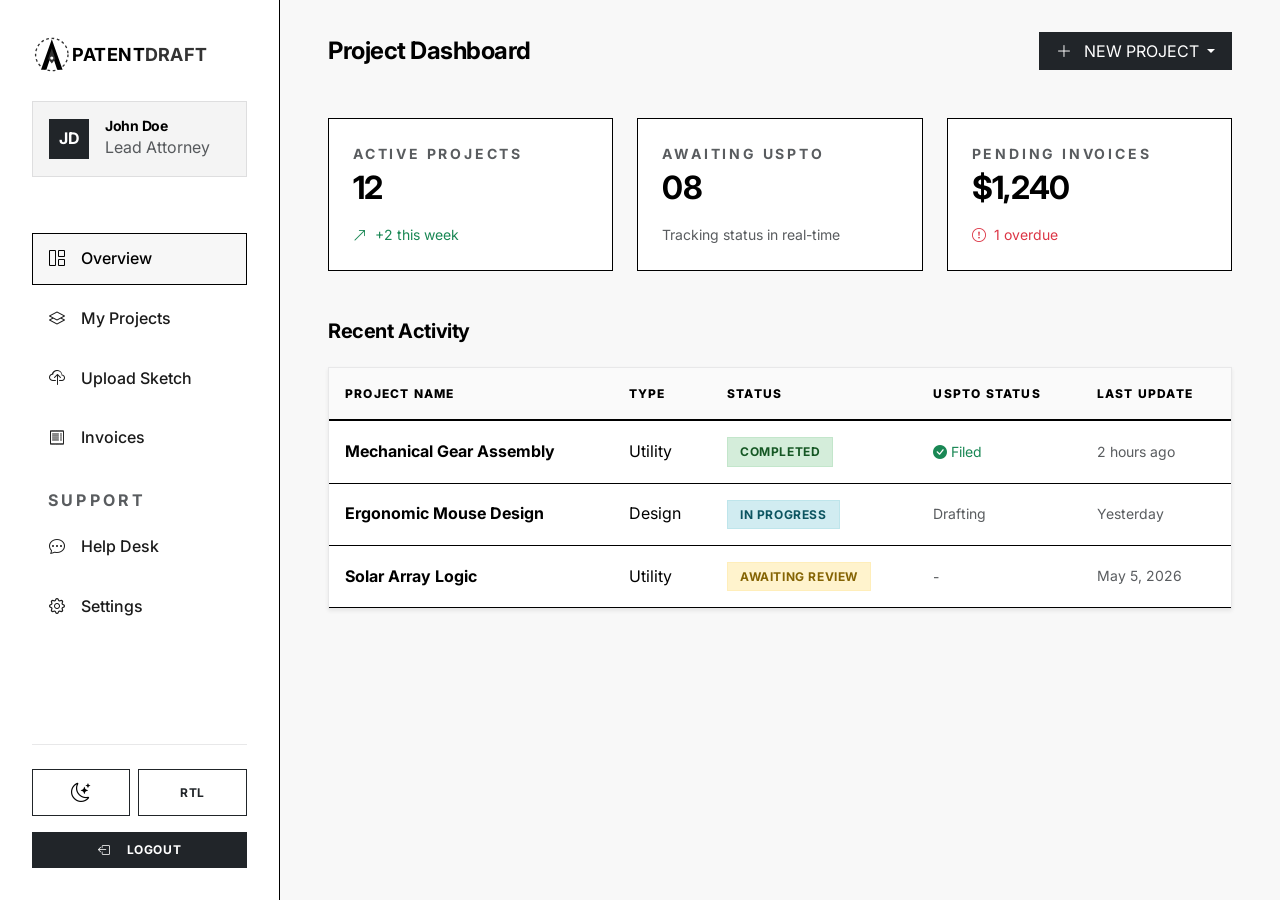
==== dashboard.html @ 857a3072 "70centCreated" ====
<!DOCTYPE html>
<html lang="en">

<head>
    <meta charset="UTF-8">
    <meta name="viewport" content="width=device-width, initial-scale=1.0">
    <title>Dashboard | PatentDraft Professional Illustration</title>
    <!-- Bootstrap 5 CSS -->
    <link href="https://cdn.jsdelivr.net/npm/bootstrap@5.3.2/dist/css/bootstrap.min.css" rel="stylesheet">
    <!-- Bootstrap Icons -->
    <link rel="stylesheet" href="https://cdn.jsdelivr.net/npm/bootstrap-icons@1.11.2/font/bootstrap-icons.min.css">
    <!-- Google Fonts - Inter -->
    <link rel="preconnect" href="https://fonts.googleapis.com">
    <link rel="preconnect" href="https://fonts.gstatic.com" crossorigin>
    <link href="https://fonts.googleapis.com/css2?family=Inter:wght@300;400;500;600;700;800&display=swap"
        rel="stylesheet">
    <!-- Custom CSS -->
    <link rel="stylesheet" href="style.css">
    <!-- Favicon -->
    <link rel="icon" type="image/svg+xml" href="favicon.svg">
</head>

<body>

    <div class="dashboard-container">
        <!-- Sidebar -->
        <aside class="dashboard-sidebar">
            <div class="sidebar-logo mb-4">
                <a href="index.html" class="text-decoration-none">
                    <svg width="180" height="45" viewBox="0 0 200 50" fill="none" xmlns="http://www.w3.org/2000/svg"
                        dir="ltr">
                        <g transform="translate(0,2)">
                            <circle cx="22" cy="23" r="18" stroke="var(--logo-guide)" stroke-width="1.5"
                                stroke-dasharray="3 3" />
                            <path d="M22 6L10 40H16L22 22L28 40H34L22 6Z" fill="var(--logo-shape)" />
                            <path d="M22 16L18 28L22 33L26 28L22 16Z" fill="var(--logo-nib)" />
                            <circle cx="22" cy="27" r="1.8" fill="var(--logo-dot)" />
                        </g>
                        <text x="44" y="32" font-family="Inter, Arial, sans-serif" font-size="20" font-weight="700"
                            letter-spacing="0.5" fill="var(--logo-text-1)">PATENT</text>
                        <text x="125" y="32" font-family="Inter, Arial, sans-serif" font-size="20" font-weight="700"
                            letter-spacing="0.5" fill="var(--logo-text-2)">DRAFT</text>
                    </svg>
                </a>
            </div>

            <div
                class="user-info d-flex align-items-center gap-3 p-3 bg-light border border-dark border-opacity-10 mb-4">
                <div class="avatar bg-dark text-white rounded-0 d-flex align-items-center justify-content-center fw-bold"
                    style="width: 40px; height: 40px;">JD</div>
                <div>
                    <h6 class="mb-0 fw-bold small">John Doe</h6>
                    <p class="mb-0 x-small text-muted">Lead Attorney</p>
                </div>
            </div>

            <ul class="sidebar-nav">
                <li class="sidebar-nav-item">
                    <a href="#" class="sidebar-nav-link active" data-tab="overview">
                        <i class="bi bi-grid-1x2"></i> Overview
                    </a>
                </li>
                <li class="sidebar-nav-item">
                    <a href="#" class="sidebar-nav-link" data-tab="projects">
                        <i class="bi bi-layers"></i> My Projects
                    </a>
                </li>
                <li class="sidebar-nav-item">
                    <a href="#" class="sidebar-nav-link" data-tab="upload">
                        <i class="bi bi-cloud-upload"></i> Upload Sketch
                    </a>
                </li>
                <li class="sidebar-nav-item">
                    <a href="#" class="sidebar-nav-link" data-tab="invoices">
                        <i class="bi bi-receipt"></i> Invoices
                    </a>
                </li>
                <li class="sidebar-nav-item mt-4">
                    <p class="x-small text-muted text-uppercase fw-bold tracking-widest px-3 mb-2">Support</p>
                </li>
                <li class="sidebar-nav-item">
                    <a href="#" class="sidebar-nav-link" data-tab="helpdesk">
                        <i class="bi bi-chat-dots"></i> Help Desk
                    </a>
                </li>
                <li class="sidebar-nav-item">
                    <a href="#" class="sidebar-nav-link" data-tab="settings">
                        <i class="bi bi-gear"></i> Settings
                    </a>
                </li>
            </ul>

            <div class="sidebar-footer mt-auto pt-4 border-top border-dark border-opacity-10">
                <div class="d-flex gap-2 mb-3">
                    <button class="btn btn-outline-dark w-100 rounded-0 fw-bold py-2" id="themeToggle" title="Toggle Theme">
                        <i class="bi bi-moon-stars"></i>
                    </button>
                    <button class="btn btn-outline-dark w-100 rounded-0 fw-bold py-2" id="rtlToggle">
                        RTL
                    </button>
                </div>
                <a href="index.html" class="btn btn-dark w-100 rounded-0 fw-bold py-2">
                    <i class="bi bi-box-arrow-left me-2"></i> LOGOUT
                </a>
            </div>
        </aside>

        <!-- Main Content -->
        <main class="dashboard-main">
            <!-- Header -->
            <header class="d-flex justify-content-between align-items-center mb-5">
                <div class="d-flex align-items-center gap-3">
                    <button class="btn btn-dark d-lg-none rounded-0" id="sidebarToggle">
                        <i class="bi bi-list"></i>
                    </button>
                    <h4 class="fw-bold mb-0">Project Dashboard</h4>
                </div>
                <div class="d-flex align-items-center gap-3">

                    <div class="dropdown">
                        <button class="btn btn-dark rounded-0 dropdown-toggle px-3" type="button"
                            data-bs-toggle="dropdown">
                            <i class="bi bi-plus-lg me-2"></i> NEW PROJECT
                        </button>
                        <ul class="dropdown-menu dropdown-menu-end rounded-0 border-dark shadow-sm">
                            <li><a class="dropdown-item" href="#" data-tab="upload">Utility Patent</a></li>
                            <li><a class="dropdown-item" href="#" data-tab="upload">Design Patent</a></li>
                            <li>
                                <hr class="dropdown-divider">
                            </li>
                            <li><a class="dropdown-item" href="#">Custom Request</a></li>
                        </ul>
                    </div>
                </div>
            </header>

            <!-- Overview Tab -->
            <div id="overview" class="dashboard-tab">
                <div class="row g-4 mb-5">
                    <div class="col-md-4">
                        <div class="stat-card">
                            <p class="text-muted small text-uppercase fw-bold tracking-widest mb-1">Active Projects</p>
                            <h2 class="fw-bold mb-0">12</h2>
                            <div class="mt-3 small text-success">
                                <i class="bi bi-arrow-up-right me-1"></i> +2 this week
                            </div>
                        </div>
                    </div>
                    <div class="col-md-4">
                        <div class="stat-card">
                            <p class="text-muted small text-uppercase fw-bold tracking-widest mb-1">Awaiting USPTO</p>
                            <h2 class="fw-bold mb-0">08</h2>
                            <div class="mt-3 small text-muted">
                                Tracking status in real-time
                            </div>
                        </div>
                    </div>
                    <div class="col-md-4">
                        <div class="stat-card">
                            <p class="text-muted small text-uppercase fw-bold tracking-widest mb-1">Pending Invoices</p>
                            <h2 class="fw-bold mb-0">$1,240</h2>
                            <div class="mt-3 small text-danger">
                                <i class="bi bi-exclamation-circle me-1"></i> 1 overdue
                            </div>
                        </div>
                    </div>
                </div>

                <h5 class="fw-bold mb-4">Recent Activity</h5>
                <div class="table-responsive bg-white border border-dark border-opacity-10 shadow-sm">
                    <table class="table-technical mb-0">
                        <thead>
                            <tr>
                                <th>Project Name</th>
                                <th>Type</th>
                                <th>Status</th>
                                <th>USPTO Status</th>
                                <th>Last Update</th>
                            </tr>
                        </thead>
                        <tbody>
                            <tr>
                                <td class="fw-bold">Mechanical Gear Assembly</td>
                                <td>Utility</td>
                                <td><span class="status-badge status-completed">Completed</span></td>
                                <td><span class="text-success small"><i
                                            class="bi bi-check-circle-fill me-1"></i>Filed</span></td>
                                <td class="small text-muted">2 hours ago</td>
                            </tr>
                            <tr>
                                <td class="fw-bold">Ergonomic Mouse Design</td>
                                <td>Design</td>
                                <td><span class="status-badge status-progress">In Progress</span></td>
                                <td><span class="text-muted small">Drafting</span></td>
                                <td class="small text-muted">Yesterday</td>
                            </tr>
                            <tr>
                                <td class="fw-bold">Solar Array Logic</td>
                                <td>Utility</td>
                                <td><span class="status-badge status-pending">Awaiting Review</span></td>
                                <td><span class="text-muted small">-</span></td>
                                <td class="small text-muted">May 5, 2026</td>
                            </tr>
                        </tbody>
                    </table>
                </div>
            </div>

            <!-- My Projects Tab (Initially Hidden) -->
            <div id="projects" class="dashboard-tab d-none">
                <div class="d-flex justify-content-between align-items-end mb-4">
                    <div>
                        <h5 class="fw-bold mb-1">Project Portfolio</h5>
                        <p class="text-secondary small mb-0">Manage and track all your patent illustrations.</p>
                    </div>
                    <div class="d-flex gap-2">
                        <input type="text" class="form-control rounded-0 border-dark py-2"
                            placeholder="Search projects...">
                        <button class="btn btn-outline-dark rounded-0 px-3"><i class="bi bi-filter"></i></button>
                    </div>
                </div>
                <div class="row g-4">
                    <!-- Project Card 1 -->
                    <div class="col-md-6 col-xl-4">
                        <div class="stat-card p-0 overflow-hidden">
                            <div class="p-3 border-bottom border-dark border-opacity-10">
                                <div class="d-flex justify-content-between align-items-start mb-2">
                                    <span class="x-small text-muted">ID: P-9921</span>
                                    <span class="status-badge status-completed">Ready</span>
                                </div>
                                <h6 class="fw-bold mb-1">Turbine Blade Cooling</h6>
                                <p class="x-small text-secondary mb-0">Utility Patent | 8 Figures</p>
                            </div>
                            <div class="p-3 bg-light">
                                <div class="d-flex justify-content-between align-items-center mb-3">
                                    <span class="x-small fw-bold">USPTO COMPLIANCE</span>
                                    <span class="text-success x-small"><i class="bi bi-shield-check"></i>
                                        Verified</span>
                                </div>
                                <div class="d-flex gap-2">
                                    <button class="btn btn-dark btn-sm w-100 rounded-0 fw-bold">VIEW FILES</button>
                                    <button class="btn btn-outline-dark btn-sm rounded-0"><i
                                            class="bi bi-three-dots"></i></button>
                                </div>
                            </div>
                        </div>
                    </div>
                    <!-- More cards would go here -->
                </div>
            </div>

            <!-- Upload Tab (Initially Hidden) -->
            <div id="upload" class="dashboard-tab d-none">
                <div class="row justify-content-center">
                    <div class="col-lg-8">
                        <div class="bg-white p-5 border border-dark border-opacity-10 shadow-sm">
                            <h5 class="fw-bold mb-1 text-center">Upload New Concept</h5>
                            <p class="text-secondary small text-center mb-5">Upload your engineering sketches or photos
                                for professional drafting.</p>

                            <div class="upload-zone mb-4">
                                <i class="bi bi-cloud-arrow-up display-4 text-dark mb-3"></i>
                                <h6 class="fw-bold">Drag and drop files here</h6>
                                <p class="text-muted small">Supported: PNG, JPG, PDF, DWG (Max 50MB)</p>
                                <button class="btn btn-outline-dark btn-sm rounded-0 mt-3 px-4">BROWSE FILES</button>
                            </div>

                            <form>
                                <div class="mb-3">
                                    <label class="form-label fw-bold small text-uppercase tracking-widest">Project
                                        Name</label>
                                    <input type="text" class="form-control rounded-0 border-dark py-3"
                                        placeholder="e.g. Smart Connector Assembly">
                                </div>
                                <div class="row g-3 mb-4">
                                    <div class="col-md-6">
                                        <label class="form-label fw-bold small text-uppercase tracking-widest">Patent
                                            Type</label>
                                        <select class="form-select rounded-0 border-dark py-3">
                                            <option>Utility Patent</option>
                                            <option>Design Patent</option>
                                            <option>Technical Art</option>
                                        </select>
                                    </div>
                                    <div class="col-md-6">
                                        <label
                                            class="form-label fw-bold small text-uppercase tracking-widest">Turnaround</label>
                                        <select class="form-select rounded-0 border-dark py-3">
                                            <option>Standard (48-72h)</option>
                                            <option>Express (24h)</option>
                                            <option>Rush (Next Day)</option>
                                        </select>
                                    </div>
                                </div>
                                <button type="submit" class="btn btn-dark w-100 py-3 rounded-0 fw-bold">INITIATE
                                    DRAFTING REQUEST</button>
                            </form>
                        </div>
                    </div>
                </div>
            </div>

            <!-- Invoices Tab (Initially Hidden) -->
            <div id="invoices" class="dashboard-tab d-none">
                <h5 class="fw-bold mb-4">Billing & Invoices</h5>
                <div class="table-responsive bg-white border border-dark border-opacity-10 shadow-sm">
                    <table class="table-technical mb-0">
                        <thead>
                            <tr>
                                <th>Invoice ID</th>
                                <th>Project</th>
                                <th>Amount</th>
                                <th>Date</th>
                                <th>Status</th>
                                <th>Action</th>
                            </tr>
                        </thead>
                        <tbody>
                            <tr>
                                <td class="fw-bold">#INV-2026-001</td>
                                <td>Gear Assembly</td>
                                <td class="fw-bold">$400.00</td>
                                <td class="small">May 1, 2026</td>
                                <td><span class="status-badge status-completed">Paid</span></td>
                                <td><button class="btn btn-outline-dark btn-sm rounded-0"><i
                                            class="bi bi-download"></i></button></td>
                            </tr>
                            <tr>
                                <td class="fw-bold">#INV-2026-004</td>
                                <td>Mouse Design</td>
                                <td class="fw-bold">$840.00</td>
                                <td class="small">May 6, 2026</td>
                                <td><span class="status-badge status-pending">Unpaid</span></td>
                                <td><button class="btn btn-dark btn-sm rounded-0 fw-bold">PAY NOW</button></td>
                            </tr>
                        </tbody>
                    </table>
                </div>
            </div>

            <!-- Help Desk Tab (Initially Hidden) -->
            <div id="helpdesk" class="dashboard-tab d-none">
                <h5 class="fw-bold mb-4">Support Center</h5>
                <div class="row g-4">
                    <div class="col-md-6">
                        <div class="stat-card">
                            <i class="bi bi-envelope-at display-6 mb-3"></i>
                            <h6 class="fw-bold">Email Support</h6>
                            <p class="small text-muted">Typical response time: 2-4 hours</p>
                            <a href="mailto:support@patentdraft.com" class="btn btn-outline-dark btn-sm rounded-0">OPEN TICKET</a>
                        </div>
                    </div>
                    <div class="col-md-6">
                        <div class="stat-card">
                            <i class="bi bi-telephone display-6 mb-3"></i>
                            <h6 class="fw-bold">Priority Line</h6>
                            <p class="small text-muted">Available for Pro and Enterprise plans</p>
                            <button class="btn btn-outline-dark btn-sm rounded-0">CALL NOW</button>
                        </div>
                    </div>
                </div>
            </div>

            <!-- Settings Tab (Initially Hidden) -->
            <div id="settings" class="dashboard-tab d-none">
                <h5 class="fw-bold mb-4">Account Settings</h5>
                <div class="bg-white p-4 border border-dark border-opacity-10 shadow-sm">
                    <div class="row g-4">
                        <div class="col-md-6">
                            <label class="form-label fw-bold small text-uppercase">Full Name</label>
                            <input type="text" class="form-control rounded-0 border-dark" value="John Doe">
                        </div>
                        <div class="col-md-6">
                            <label class="form-label fw-bold small text-uppercase">Email Address</label>
                            <input type="email" class="form-control rounded-0 border-dark" value="john@doe.com">
                        </div>
                        <div class="col-12">
                            <button class="btn btn-dark rounded-0 px-4">SAVE CHANGES</button>
                        </div>
                    </div>
                </div>
            </div>

        </main>
    </div>

    <!-- Back to Top Button -->
    <button id="backToTop" class="back-to-top" title="Back to Top">
        <i class="bi bi-arrow-up"></i>
    </button>

    <!-- Bootstrap 5 JS Bundle -->
    <script src="https://cdn.jsdelivr.net/npm/bootstrap@5.3.2/dist/js/bootstrap.bundle.min.js"></script>
    <!-- Custom JS -->
    <script src="script.js"></script>
</body>

</html>
---- style.css ----
:root {
    --primary-color: #000000;
    --primary-hover: #333333;
    --dark-color: #000000;
    --light-bg: #f8f8f8;
    --gray-bg: #f4f4f4;
    --deep-gray-bg: #e5e5e5;
    --secondary-text: #1a1a1a;
    --white: #ffffff;
    --border-color: #000000;
    --transition: all 0.3s cubic-bezier(0.4, 0, 0.2, 1);
    --container-max-width: 1200px;
    --navbar-bg: rgba(255, 255, 255, 0.8);
    --logo-guide: #333333;
    --logo-shape: #000000;
    --logo-nib: #333333;
    --logo-dot: #FFFFFF;
    --logo-text-1: #000000;
    --logo-text-2: #333333;
}

[data-theme="dark"] {
    --primary-color: #ffffff;
    --primary-hover: #cccccc;
    --dark-color: #ffffff;
    --light-bg: #1a1a1a;
    --gray-bg: #121212;
    --deep-gray-bg: #2a2a2a;
    --secondary-text: #e0e0e0;
    --white: #121212;
    --border-color: rgba(255, 255, 255, 0.2);
    --navbar-bg: rgba(18, 18, 18, 0.8);
    --logo-guide: #CCCCCC;
    --logo-shape: #FFFFFF;
    --logo-nib: #CCCCCC;
    --logo-dot: #1A1A1A;
    --logo-text-1: #FFFFFF;
    --logo-text-2: #CCCCCC;
}

/* Global Styles */
body {
    font-family: 'Inter', sans-serif;
    color: var(--dark-color);
    line-height: 1.6;
    overflow-x: hidden;
    position: relative;
    background-color: var(--white);
}

h1,
h2,
h3,
h4,
h5,
h6 {
    font-weight: 800;
    letter-spacing: -0.02em;
    color: var(--dark-color);
}

.section-padding {
    padding: 80px 0;
}

.section-title {
    font-size: 2.5rem;
    font-weight: 800;
    margin-bottom: 1rem;
    position: relative;
}

.tracking-widest {
    letter-spacing: 0.2em;
}

@media (max-width: 768px) {
    .tracking-widest {
        letter-spacing: 0.1em;
    }
}

.tracking-tighter {
    letter-spacing: -0.05em;
}

.transition-all {
    transition: var(--transition);
}

.text-outline {
    -webkit-text-stroke: 1px var(--dark-color);
    color: transparent;
}

.hover-up:hover {
    transform: translateY(-10px);
}

/* Navbar */
.navbar {
    padding: 20px 0;
    background: transparent;
    transition: var(--transition);
}

.navbar.scrolled {
    padding: 12px 0;
    background: var(--navbar-bg);
    backdrop-filter: blur(10px);
    box-shadow: 0 10px 30px rgba(0, 0, 0, 0.1);
    border-bottom: 1px solid var(--border-color);
}

.navbar-brand {
    padding: 0;
}

.navbar-logo {
    max-width: 180px;
    height: 45px;
    object-fit: contain;
    transition: var(--transition);
}

.logo svg {
    width: 180px;
    height: 50px;
    display: block;
    direction: ltr;
}

.logo svg text {
    text-anchor: start;
}

[data-theme="dark"] .logo svg {
    filter: brightness(1.05);
}

.footer-logo {
    filter: brightness(0) invert(1);
}

[data-theme="dark"] .navbar-logo {
    filter: brightness(0) invert(1);
}

.nav-link {
    font-weight: 500;
    color: var(--dark-color);
    position: relative;
    transition: var(--transition);
    padding: 10px 18px;
    z-index: 1;
    letter-spacing: 0.01em;
}

.nav-link::after {
    content: '';
    position: absolute;
    bottom: 8px;
    left: 50%;
    width: 0;
    height: 1px;
    background: var(--dark-color);
    transition: var(--transition);
    transform: translateX(-50%);
}

.nav-link:hover::after {
    width: calc(100% - 30px);
}

.nav-link.active {
    font-weight: 800 !important;
    color: var(--dark-color) !important;
    background-color: rgba(0, 0, 0, 0.02) !important;
}

[data-theme="dark"] .nav-link.active {
    background-color: rgba(255, 255, 255, 0.05) !important;
}

/* Technical Corner Brackets */
.nav-link.active::before {
    content: '';
    position: absolute;
    top: 6px;
    left: 6px;
    right: 6px;
    bottom: 6px;
    background:
        /* Top Left */
        linear-gradient(to right, var(--dark-color) 6px, transparent 6px) 0 0 / 100% 1px,
        linear-gradient(to bottom, var(--dark-color) 6px, transparent 6px) 0 0 / 1px 100%,
        /* Top Right */
        linear-gradient(to left, var(--dark-color) 6px, transparent 6px) 100% 0 / 100% 1px,
        linear-gradient(to bottom, var(--dark-color) 6px, transparent 6px) 100% 0 / 1px 100%,
        /* Bottom Left */
        linear-gradient(to right, var(--dark-color) 6px, transparent 6px) 0 100% / 100% 1px,
        linear-gradient(to top, var(--dark-color) 6px, transparent 6px) 0 100% / 1px 100%,
        /* Bottom Right */
        linear-gradient(to left, var(--dark-color) 6px, transparent 6px) 100% 100% / 100% 1px,
        linear-gradient(to top, var(--dark-color) 6px, transparent 6px) 100% 100% / 1px 100%;
    background-repeat: no-repeat;
    opacity: 0.6;
    z-index: -1;
    pointer-events: none;
    animation: bracketSnap 0.4s cubic-bezier(0.175, 0.885, 0.32, 1.275) forwards;
}

@keyframes bracketSnap {
    from {
        transform: scale(1.2);
        opacity: 0;
    }

    to {
        transform: scale(1);
        opacity: 0.6;
    }
}

/* Precision Dimension Line Underline */
.nav-link.active::after {
    content: '';
    position: absolute;
    bottom: 6px;
    left: 10px;
    right: 10px;
    width: auto;
    height: 5px;
    background:
        linear-gradient(var(--dark-color), var(--dark-color)) center center / 4px 4px no-repeat,
        linear-gradient(var(--dark-color), var(--dark-color)) center center / 100% 1px no-repeat;
    transform: none;
    opacity: 1;
    animation: lineExpand 0.5s ease-out forwards;
}

@keyframes lineExpand {
    from {
        width: 0;
        left: 50%;
        opacity: 0;
    }

    to {
        width: calc(100% - 20px);
        left: 10px;
        opacity: 1;
    }
}


.navbar .btn {
    height: 40px;
    padding: 0 15px;
    font-size: 0.85rem;
    display: flex;
    align-items: center;
    justify-content: center;
    line-height: 1;
}

#themeToggle,
#themeToggleMobile {
    width: 40px;
    padding: 0;
}

#rtlToggle,
#rtlToggleMobile {
    min-width: 45px;
    padding: 0 10px;
}

/* Nav Action Buttons Styling */
.navbar .btn {
    border: 1px solid var(--border-color);
    letter-spacing: 0.05em;
    font-size: 0.85rem;
    transition: var(--transition);
}

@media (max-width: 1100px) {
    .offcanvas-body .btn {
        width: 100%;
        height: 48px;
        margin-bottom: 0.5rem;
        display: flex;
        justify-content: center;
        align-items: center;
    }
}

/* Hero Section */
.hero-section {
    min-height: 80vh;
    padding-top: 80px;
    padding-bottom: 80px;
    background: radial-gradient(circle at 10% 20%, rgba(0, 86, 179, 0.03) 0%, transparent 50%),
        radial-gradient(circle at 90% 80%, rgba(0, 86, 179, 0.03) 0%, transparent 50%);
}

.hero-img {
    filter: none;
    transition: var(--transition);
}

.hero-img:hover {
    transform: scale(1.02);
}

.hero-visual-circle {
    position: absolute;
    top: 50%;
    left: 50%;
    transform: translate(-50%, -50%);
    width: 120%;
    height: 120%;
    border: 1px solid rgba(0, 0, 0, 0.1);
    border-radius: 50%;
    z-index: -1;
}

/* Icon Box */
.icon-box {
    width: 50px;
    height: 50px;
    display: flex;
    align-items: center;
    justify-content: center;
    border-radius: 0;
    font-size: 1.5rem;
}

.icon-box-sm {
    width: 40px;
    height: 40px;
    display: flex;
    align-items: center;
    justify-content: center;
    border-radius: 0;
}

/* Service Card */
.service-card {
    border: 1px solid rgba(0, 0, 0, 0.05);
}

.service-card:hover {
    border-color: var(--dark-color);
    box-shadow: 0 20px 40px rgba(0, 0, 0, 0.05) !important;
}

/* Portfolio */
.portfolio-item {
    height: 350px;
}

.portfolio-img {
    width: 100%;
    height: 100%;
    object-fit: cover;
    filter: none;
    transition: transform 0.5s ease;
}

.portfolio-overlay {
    position: absolute;
    top: 0;
    left: 0;
    width: 100%;
    height: 100%;
    background: linear-gradient(transparent, rgba(0, 0, 0, 0.8));
    opacity: 0;
    transition: var(--transition);
}

.portfolio-item:hover .portfolio-img {
    transform: scale(1.1);
    filter: grayscale(0);
}

.portfolio-item:hover .portfolio-overlay {
    opacity: 1;
}

/* Process Section */
.process-number {
    width: 60px;
    height: 60px;
    background: var(--white);
    color: var(--dark-color);
    font-weight: 800;
    font-size: 1.5rem;
    display: flex;
    align-items: center;
    justify-content: center;
    border-radius: 0;
    /* Squared for technical look */
    border: 1px solid var(--dark-color);
}

.process-line {
    position: absolute;
    top: 30px;
    left: 10%;
    width: 80%;
    height: 2px;
    background: rgba(255, 255, 255, 0.1);
    z-index: 0;
}

.process-card {
    position: relative;
    z-index: 1;
}

/* Pricing Enhancement */
.pricing-card {
    border: 1px solid var(--border-color);
    transition: var(--transition);
    background: var(--white);
    position: relative;
    /* overflow: hidden; Removed to allow badge to overflow */
    display: flex;
    flex-direction: column;
}

.pricing-card::before {
    content: '';
    position: absolute;
    top: 0;
    left: 0;
    width: 100%;
    height: 4px;
    background: transparent;
    transition: var(--transition);
}

.pricing-card:hover {
    transform: translateY(-12px);
    box-shadow: 0 40px 80px rgba(0, 0, 0, 0.1) !important;
    border-color: var(--dark-color);
}

[data-theme="dark"] .pricing-card:hover {
    box-shadow: 0 40px 80px rgba(0, 0, 0, 0.4) !important;
}

.pricing-basic:hover::before {
    background: #adb5bd;
}

.pricing-featured {
    border-width: 2px !important;
    border-color: var(--dark-color) !important;
    transform: scale(1.02);
    z-index: 2;
    background: linear-gradient(145deg, var(--white), #f8f9fa);
}

[data-theme="dark"] .pricing-featured {
    background: linear-gradient(145deg, #1a1a1a, #252525);
}

.pricing-featured::before {
    background: var(--dark-color);
}

.pricing-featured:hover {
    transform: scale(1.05) translateY(-12px);
}

.pricing-enterprise:hover::before {
    background: #444;
}

.price {
    margin-bottom: 2rem !important;
}

.price .amount {
    font-size: 4.5rem;
    line-height: 1;
    letter-spacing: -3px;
}

.price .currency {
    vertical-align: super;
    font-size: 1.5rem;
}

.pricing-card ul {
    border-top: 1px solid var(--border-color);
    padding-top: 2rem;
}

.pricing-card ul li {
    display: flex;
    align-items: center;
    gap: 0.75rem;
    margin-bottom: 1rem !important;
    transition: transform 0.3s ease;
}

.pricing-card:hover ul li {
    transform: translateX(8px);
}

.pricing-card ul li:nth-child(2) {
    transition-delay: 0.05s;
}

.pricing-card ul li:nth-child(3) {
    transition-delay: 0.1s;
}

.pricing-card ul li i {
    font-size: 1.2rem;
    color: #000;
}

[data-theme="dark"] .pricing-card ul li i {
    color: #fff;
}

.pricing-featured .badge {
    font-size: 0.7rem;
    text-transform: uppercase;
    letter-spacing: 0.15em;
    font-weight: 800;
    padding: 12px 30px !important;
    box-shadow: 0 4px 15px rgba(0, 0, 0, 0.2);
    z-index: 10;
}

.pricing-card .btn {
    transition: var(--transition);
    text-transform: uppercase;
    letter-spacing: 0.05em;
    font-weight: 700;
    padding: 15px !important;
}

.pricing-card .btn:hover {
    letter-spacing: 0.1em;
}

/* Contact */
.social-icon {
    width: 40px;
    height: 40px;
    display: flex;
    align-items: center;
    justify-content: center;
    border-radius: 0;
    text-decoration: none;
    transition: var(--transition);
    border: 1px solid rgba(255, 255, 255, 0.2);
}

.social-icon i {
    font-size: 1.1rem;
}

.social-icon:hover {
    background: var(--dark-color) !important;
    color: var(--white) !important;
    transform: translateY(-5px);
}

/* Animations */
@keyframes fadeIn {
    from {
        opacity: 0;
    }

    to {
        opacity: 1;
    }
}

@keyframes slideUp {
    from {
        transform: translateY(30px);
        opacity: 0;
    }

    to {
        transform: translateY(0);
        opacity: 1;
    }
}

@keyframes float {
    0% {
        transform: translateY(0);
    }

    50% {
        transform: translateY(-20px);
    }

    100% {
        transform: translateY(0);
    }
}

.animate-fade-in {
    animation: fadeIn 1s ease-out forwards;
}

.animate-fade-in-delay {
    animation: fadeIn 1s ease-out 0.3s forwards;
    opacity: 0;
}

.animate-fade-in-long {
    animation: fadeIn 1.5s ease-out 0.8s forwards;
    opacity: 0;
}

.animate-slide-up {
    animation: slideUp 0.8s ease-out forwards;
}

.animate-slide-up-delay {
    animation: slideUp 0.8s ease-out 0.5s forwards;
    opacity: 0;
}

.animate-float {
    animation: float 5s ease-in-out infinite;
}

.bg-light {
    background-color: var(--gray-bg) !important;
}

.bg-gray-deep {
    background-color: var(--deep-gray-bg) !important;
}

@media (max-width: 1100px) {
    .navbar-expand-custom .navbar-toggler {
        display: block;
    }

    .navbar-expand-custom .offcanvas {
        position: fixed;
        top: 0;
        bottom: 0;
        right: 0;
        width: 300px;
        height: 100vh;
        z-index: 1045;
        background-color: var(--white);
        transition: transform 0.3s ease-in-out;
        transform: translateX(100%);
        visibility: hidden;
        display: flex;
        flex-direction: column;
        box-shadow: -10px 0 30px rgba(0, 0, 0, 0.1);
    }

    .navbar-expand-custom .offcanvas.show {
        transform: translateX(0);
        visibility: visible;
    }

    .navbar-expand-custom .offcanvas-header {
        display: flex;
        padding: 1.5rem;
        border-bottom: 1px solid rgba(0, 0, 0, 0.05);
    }

    .navbar-expand-custom .offcanvas-body {
        padding: 1.5rem;
        flex-grow: 1;
        overflow-y: auto;
    }

    .navbar-expand-custom .navbar-nav {
        flex-direction: column;
        justify-content: flex-start !important;
    }

    .section-title {
        font-size: 2rem;
    }

    .hero-section {
        padding-top: 120px;
        padding-bottom: 60px;
        text-align: center;
        min-height: 100vh;
        display: flex;
        align-items: center;
    }

    .d-desktop-only {
        display: none !important;
    }
}

@media (min-width: 1101px) {
    .navbar-expand-custom .navbar-toggler {
        display: none;
    }

    .navbar-expand-custom .offcanvas {
        position: static;
        visibility: visible;
        transform: none;
        transition: none;
        background: none;
        border: none;
        width: auto;
        display: flex;
        flex-grow: 1;
    }

    .navbar-expand-custom .offcanvas-header {
        display: none;
    }

    .navbar-expand-custom .offcanvas-body {
        display: flex;
        padding: 0;
        overflow: visible;
        align-items: center;
    }

    .navbar-expand-custom .navbar-nav {
        flex-direction: row;
        margin-left: auto;
    }

    .navbar-expand-custom .nav-link {
        padding: 0.8rem 0.6rem;
    }

    .d-desktop-only {
        display: flex !important;
    }
}

@media (max-width: 768px) {
    .display-3 {
        font-size: 2.25rem;
        line-height: 1.2;
    }

    .hero-section .lead {
        font-size: 1rem;
        margin-bottom: 2rem !important;
    }

    .section-padding {
        padding: 60px 0;
    }

    .navbar {
        background: var(--white);
        box-shadow: 0 5px 15px rgba(0, 0, 0, 0.05);
    }
}

@media (max-width: 400px) {
    .display-3 {
        font-size: 1.85rem;
    }

    .tracking-widest {
        letter-spacing: 0.05em;
        font-size: 0.75rem;
    }

    .hero-section {
        padding-top: 100px;
    }

    .hero-section .btn {
        padding-left: 1.5rem !important;
        padding-right: 1.5rem !important;
        font-size: 0.9rem;
    }
}

@media (min-width: 1100px) {
    .container {
        max-width: var(--container-max-width);
    }
}

/* Theme Toggle Styling */
#themeToggle i,
#themeToggleMobile i {
    font-size: 1.2rem;
    color: var(--dark-color);
}

[data-theme="dark"] .bi-moon-stars::before {
    content: "\f5a2";
    /* Standard Sun icon in Bootstrap Icons */
}

[data-theme="dark"] #themeToggle i,
[data-theme="dark"] #themeToggleMobile i {
    color: #ffffff !important;
}

/* RTL Adjustments */
[dir="rtl"] {
    text-align: right;
}

[dir="rtl"] .text-start,
[dir="rtl"] .text-lg-start,
[dir="rtl"] .text-md-start,
[dir="rtl"] .text-sm-start {
    text-align: right !important;
}

[dir="rtl"] .text-end,
[dir="rtl"] .text-lg-end,
[dir="rtl"] .text-md-end,
[dir="rtl"] .text-sm-end {
    text-align: left !important;
}

[dir="rtl"] .ms-auto {
    margin-right: auto !important;
    margin-left: 0 !important;
}

[dir="rtl"] .me-auto {
    margin-left: auto !important;
    margin-right: 0 !important;
}

/* Margin and Padding Swaps */
[dir="rtl"] .me-1 {
    margin-left: .25rem !important;
    margin-right: 0 !important;
}

[dir="rtl"] .me-2 {
    margin-left: .5rem !important;
    margin-right: 0 !important;
}

[dir="rtl"] .me-3 {
    margin-left: 1rem !important;
    margin-right: 0 !important;
}

[dir="rtl"] .me-4 {
    margin-left: 1.5rem !important;
    margin-right: 0 !important;
}

[dir="rtl"] .me-5 {
    margin-left: 3rem !important;
    margin-right: 0 !important;
}

[dir="rtl"] .ms-1 {
    margin-right: .25rem !important;
    margin-left: 0 !important;
}

[dir="rtl"] .ms-2 {
    margin-right: .5rem !important;
    margin-left: 0 !important;
}

[dir="rtl"] .ms-3 {
    margin-right: 1rem !important;
    margin-left: 0 !important;
}

[dir="rtl"] .ms-4 {
    margin-right: 1.5rem !important;
    margin-left: 0 !important;
}

[dir="rtl"] .ms-5 {
    margin-right: 3rem !important;
    margin-left: 0 !important;
}

[dir="rtl"] .pe-1 {
    padding-left: .25rem !important;
    padding-right: 0 !important;
}

[dir="rtl"] .pe-2 {
    padding-left: .5rem !important;
    padding-right: 0 !important;
}

[dir="rtl"] .pe-3 {
    padding-left: 1rem !important;
    padding-right: 0 !important;
}

[dir="rtl"] .pe-4 {
    padding-left: 1.5rem !important;
    padding-right: 0 !important;
}

[dir="rtl"] .pe-5 {
    padding-left: 3rem !important;
    padding-right: 0 !important;
}

[dir="rtl"] .ps-1 {
    padding-right: .25rem !important;
    padding-left: 0 !important;
}

[dir="rtl"] .ps-2 {
    padding-right: .5rem !important;
    padding-left: 0 !important;
}

[dir="rtl"] .ps-3 {
    padding-right: 1rem !important;
    padding-left: 0 !important;
}

[dir="rtl"] .ps-4 {
    padding-right: 1.5rem !important;
    padding-left: 0 !important;
}

[dir="rtl"] .ps-5 {
    padding-right: 3rem !important;
    padding-left: 0 !important;
}

@media (max-width: 1100px) {
    [dir="rtl"] .offcanvas-end {
        right: auto;
        left: 0;
        transform: translateX(-100%);
    }

    [dir="rtl"] .offcanvas.show {
        transform: translateX(0);
    }
}

[dir="rtl"] .about-experience {
    right: auto;
    left: 0;
}

[dir="rtl"] .pricing-card .list-unstyled i {
    margin-left: 0.5rem;
    margin-right: 0;
}

[dir="rtl"] .navbar-brand i {
    margin-left: 0.5rem !important;
    margin-right: 0 !important;
}

[dir="rtl"] .pricing-card:hover ul li {
    transform: translateX(-8px);
}

/* Dark Mode Specific Overrides */
[data-theme="dark"] .bg-white {
    background-color: var(--white) !important;
}

[data-theme="dark"] .btn-dark {
    background-color: #ffffff;
    color: #000000;
}

[data-theme="dark"] .btn-dark:hover {
    background-color: #eeeeee;
}

[data-theme="dark"] .accordion-button {
    background-color: #1a1a1a !important;
    color: #ffffff !important;
}

[data-theme="dark"] .accordion-item {
    border-color: rgba(255, 255, 255, 0.1);
}

[data-theme="dark"] .contact-form-wrapper {
    background-color: #1a1a1a !important;
    border-color: #ffffff !important;
}

[data-theme="dark"] .form-control {
    background-color: #2a2a2a;
    border-color: rgba(255, 255, 255, 0.2);
    color: #ffffff;
}

[data-theme="dark"] .form-control:focus {
    background-color: #333333;
    border-color: #ffffff;
    color: #ffffff;
}

[data-theme="dark"] .text-secondary {
    color: #aaaaaa !important;
}

[data-theme="dark"] .text-muted {
    color: #888888 !important;
}

/* Map & Contact Enhancement */
.map-wrapper {
    position: relative;
    width: 100%;
    height: 250px;
    background: #f0f0f0;
}

.map-wrapper iframe {
    width: 100%;
    height: 100%;
    filter: grayscale(0.2) contrast(1.1);
    transition: var(--transition);
}

.map-wrapper:hover iframe {
    filter: grayscale(0);
}

[data-theme="dark"] .map-wrapper {
    background: #2a2a2a;
}

[data-theme="dark"] .map-wrapper iframe {
    filter: grayscale(1) invert(0.9) contrast(1.2) hue-rotate(180deg);
}

[data-theme="dark"] .map-wrapper:hover iframe {
    filter: grayscale(0.5) invert(0.8) contrast(1.2) hue-rotate(180deg);
}

@media (max-width: 991px) {
    .map-wrapper {
        height: 300px;
    }
}

/* Auth Pages */
.auth-wrapper {
    min-height: 100vh;
    display: flex;
    align-items: center;
    justify-content: center;
    background: var(--light-bg);
    padding: 2rem;
}

.auth-card {
    width: 100%;
    max-width: 450px;
    background: var(--white);
    padding: 3rem;
    border: 1px solid var(--border-color);
    box-shadow: 0 20px 50px rgba(0, 0, 0, 0.05);
}

[data-theme="dark"] .auth-card {
    box-shadow: 0 20px 50px rgba(0, 0, 0, 0.3);
}

.auth-logo {
    display: block;
    margin: 0 auto 2rem;
    text-align: center;
}

/* Dashboard Layout */
.dashboard-container {
    display: flex;
    min-height: 100vh;
    background: var(--light-bg);
}

.dashboard-sidebar {
    width: 280px;
    background: var(--white);
    border-right: 1px solid var(--border-color);
    padding: 2rem;
    display: flex;
    flex-direction: column;
    position: fixed;
    height: 100vh;
    overflow-y: auto;
    z-index: 1000;
    transition: var(--transition);
}

.dashboard-main {
    flex-grow: 1;
    margin-left: 280px;
    padding: 2rem 3rem;
    transition: var(--transition);
}

@media (max-width: 991px) {
    .dashboard-sidebar {
        transform: translateX(-100%);
    }

    .dashboard-sidebar.active {
        transform: translateX(0);
    }

    .dashboard-main {
        margin-left: 0;
        padding: 1.5rem;
    }
}

.sidebar-nav {
    list-style: none;
    padding: 0;
    margin: 2rem 0;
}

.sidebar-nav-item {
    margin-bottom: 0.5rem;
}

.sidebar-nav-link {
    display: flex;
    align-items: center;
    gap: 1rem;
    padding: 0.75rem 1rem;
    color: var(--secondary-text);
    text-decoration: none;
    font-weight: 500;
    transition: var(--transition);
    border: 1px solid transparent;
}

.sidebar-nav-link:hover,
.sidebar-nav-link.active {
    background: rgba(0, 0, 0, 0.03);
    color: var(--dark-color);
    border-color: var(--border-color);
}

[data-theme="dark"] .sidebar-nav-link:hover,
[data-theme="dark"] .sidebar-nav-link.active {
    background: rgba(255, 255, 255, 0.05);
}

.sidebar-footer {
    background: var(--white);
    margin-top: auto;
}

.sidebar-footer .btn {
    font-size: 0.75rem;
    letter-spacing: 0.05em;
    display: flex;
    align-items: center;
    justify-content: center;
    gap: 0.5rem;
}

[data-theme="dark"] .sidebar-footer {
    border-top-color: rgba(255, 255, 255, 0.1) !important;
}

.stat-card {
    background: var(--white);
    padding: 1.5rem;
    border: 1px solid var(--border-color);
    height: 100%;
}

.status-badge {
    display: inline-block;
    padding: 0.25rem 0.75rem;
    font-size: 0.75rem;
    font-weight: 700;
    text-transform: uppercase;
    letter-spacing: 0.05em;
    border: 1px solid currentColor;
}

.status-pending {
    color: #856404;
    border-color: #ffeeba;
    background: #fff3cd;
}

.status-progress {
    color: #0c5460;
    border-color: #bee5eb;
    background: #d1ecf1;
}

.status-completed {
    color: #155724;
    border-color: #c3e6cb;
    background: #d4edda;
}

[data-theme="dark"] .status-pending {
    background: #332a00;
    color: #ffda6a;
}

[data-theme="dark"] .status-progress {
    background: #002d33;
    color: #6edff6;
}

[data-theme="dark"] .status-completed {
    background: #002d00;
    color: #75b798;
}

.table-technical {
    width: 100%;
    border-collapse: separate;
    border-spacing: 0;
}

.table-technical th {
    background: rgba(0, 0, 0, 0.02);
    padding: 1rem;
    text-transform: uppercase;
    font-size: 0.75rem;
    font-weight: 800;
    letter-spacing: 0.1em;
    border-bottom: 2px solid var(--border-color);
}

.table-technical td {
    padding: 1rem;
    border-bottom: 1px solid var(--border-color);
    vertical-align: middle;
}

[data-theme="dark"] .table-technical th {
    background: rgba(255, 255, 255, 0.02);
}

.upload-zone {
    border: 2px dashed var(--border-color);
    padding: 4rem 2rem;
    text-align: center;
    background: rgba(0, 0, 0, 0.01);
    transition: var(--transition);
    cursor: pointer;
}

.upload-zone:hover {
    background: rgba(0, 0, 0, 0.03);
    border-style: solid;
}

[data-theme="dark"] .upload-zone {
    background: rgba(255, 255, 255, 0.01);
}

[data-theme="dark"] .upload-zone:hover {
    background: rgba(255, 255, 255, 0.03);
}

/* New Auth Split Design */
.auth-split-wrapper {
    display: flex;
    min-height: 100vh;
}

.auth-split-left {
    flex: 1;
    background: #0f172a;
    /* Deep dark blue/black */
    display: flex;
    flex-direction: column;
    justify-content: center;
    align-items: center;
    padding: 4rem;
    position: relative;
    overflow: hidden;
}

.auth-split-left::before {
    content: '';
    position: absolute;
    top: 0;
    left: 0;
    width: 100%;
    height: 100%;
    background-image: url('technical_background_auth_1778150467927.png');
    background-size: cover;
    background-position: center;
    opacity: 0.15;
    pointer-events: none;
}

.auth-split-right {
    flex: 1;
    background: #ffffff;
    display: flex;
    flex-direction: column;
    justify-content: center;
    padding: 4rem;
    position: relative;
    background-image: radial-gradient(circle at 100% 100%, rgba(0, 0, 0, 0.02) 0%, transparent 40%);
}

.auth-form-container {
    max-width: 420px;
    width: 100%;
    margin: 0 auto;
}

.auth-logo-large {
    z-index: 1;
    text-align: left;
    width: 100%;
    max-width: 400px;
}

.auth-logo-large h1 {
    color: #ffffff;
    font-size: 3rem;
    margin-bottom: 0.5rem;
    letter-spacing: -1px;
    font-weight: 800;
}

.auth-logo-large p {
    color: rgba(255, 255, 255, 0.6);
    text-transform: uppercase;
    letter-spacing: 2px;
    font-weight: 600;
}

.input-group-auth {
    position: relative;
}

.input-group-auth i:not(.bi-eye):not(.bi-eye-slash) {
    position: absolute;
    left: 1.25rem;
    top: 50%;
    transform: translateY(-50%);
    color: #94a3b8;
    z-index: 10;
}

.input-group-auth input {
    padding-left: 3.5rem !important;
    padding-right: 3.5rem !important;
    border-radius: 8px !important;
    border-color: #e2e8f0 !important;
    height: 56px;
}

.input-group-auth .btn-eye {
    position: absolute;
    right: 1.25rem;
    top: 50%;
    transform: translateY(-50%);
    background: none;
    border: none;
    color: #94a3b8;
    padding: 0;
    z-index: 10;
    transition: var(--transition);
}

.input-group-auth .btn-eye:hover {
    color: var(--dark-color);
}

[dir="rtl"] .input-group-auth .btn-eye {
    right: auto;
    left: 1.25rem;
}

[dir="rtl"] .input-group-auth i:not(.bi-eye):not(.bi-eye-slash) {
    left: auto;
    right: 1.25rem;
}

[dir="rtl"] .input-group-auth input {
    padding-left: 1.25rem !important;
    padding-right: 3.5rem !important;
}

.auth-top-controls {
    position: absolute;
    top: 1.5rem;
    right: 1.5rem;
    display: flex;
    gap: 0.75rem;
    z-index: 100;
}

@media (max-width: 480px) {
    .auth-top-controls {
        top: 0.5rem;
        right: 0.75rem;
        gap: 0.5rem;
    }

    .auth-top-controls .btn {
        transform: scale(0.9);
    }
}

[dir="rtl"] .auth-top-controls {
    right: auto;
    left: 1.5rem;
}

.auth-form-logo {
    display: block;
    margin-top: 12px;
    margin-bottom: 2.5rem;
    transition: var(--transition);
    direction: ltr !important;
}

.auth-form-logo:hover {
    opacity: 0.8;
    transform: translateY(-2px);
}

.auth-form-logo svg {
    max-width: 180px;
    height: auto;
    direction: ltr !important;
    display: block;
    margin: 0 auto;
}

.auth-form-logo svg text {
    text-anchor: start !important;
}

.btn-signin {
    background: #0f172a;
    color: #ffffff;
    border-radius: 8px !important;
    height: 56px;
    font-weight: 700;
    transition: var(--transition);
    border: none;
}

.btn-signin:hover {
    background: #1e293b;
    transform: translateY(-2px);
    box-shadow: 0 10px 20px rgba(0, 0, 0, 0.1);
}

.btn-social {
    background: #ffffff;
    border: 1px solid #e2e8f0 !important;
    border-radius: 8px !important;
    height: 56px;
    font-weight: 600;
    color: #475569;
    display: flex;
    align-items: center;
    justify-content: center;
    gap: 0.75rem;
    text-decoration: none;
    transition: var(--transition);
    width: 100%;
}

.btn-social:hover {
    background: #f8fafc;
    border-color: #cbd5e1 !important;
    color: #1e293b;
    transform: translateY(-1px);
}

.auth-divider {
    display: flex;
    align-items: center;
    text-align: center;
    margin: 1.5rem 0;
    color: #94a3b8;
    font-size: 0.8rem;
    font-weight: 600;
    text-transform: uppercase;
    letter-spacing: 1px;
}

.auth-divider::before,
.auth-divider::after {
    content: '';
    flex: 1;
    border-bottom: 1px solid #e2e8f0;
}

.auth-divider:not(:empty)::before {
    margin-right: .75rem;
}

.auth-divider:not(:empty)::after {
    margin-left: .75rem;
}

[data-theme="dark"] .auth-split-right {
    background: #0f172a;
}

[data-theme="dark"] .auth-split-right h3,
[data-theme="dark"] .auth-split-right p {
    color: #ffffff !important;
}

[data-theme="dark"] .auth-split-right input {
    background: #1e293b !important;
    border-color: #334155 !important;
    color: #ffffff;
}

[data-theme="dark"] .auth-split-right .btn-signin {
    background: #ffffff;
    color: #0f172a;
}

[data-theme="dark"] .btn-social {
    background: #1e293b;
    border-color: #334155 !important;
    color: #e2e8f0;
}

[data-theme="dark"] .btn-social:hover {
    background: #334155;
    color: #ffffff;
}

[data-theme="dark"] .auth-divider::before,
[data-theme="dark"] .auth-divider::after {
    border-color: #334155;
}

/* Visibility Fixes for Dark Mode */
[data-theme="dark"] .form-label {
    color: #f1f5f9 !important;
    /* Brighter for better visibility */
}

[data-theme="dark"] .auth-split-right .form-label {
    color: #cbd5e1 !important;
    /* Slightly softer for the right panel but still very clear */
}

[data-theme="dark"] .form-control::placeholder {
    color: #94a3b8 !important;
    /* Brighter placeholder */
    opacity: 0.8;
}

[data-theme="dark"] .form-check-label {
    color: #cbd5e1 !important;
}

[data-theme="dark"] .btn-outline-dark {
    color: #f1f5f9;
    border-color: #475569;
}

[data-theme="dark"] .btn-outline-dark:hover {
    background-color: #f1f5f9;
    color: #0f172a;
    border-color: #f1f5f9;
}

[data-theme="dark"] .form-check-input {
    background-color: #1e293b;
    border-color: #475569 !important;
}

[data-theme="dark"] .form-check-input:checked {
    background-color: #ffffff;
    border-color: #ffffff !important;
}

[data-theme="dark"] .auth-split-right p.text-secondary {
    color: #cbd5e1 !important;
}

[data-theme="dark"] .auth-divider {
    color: #94a3b8 !important;
}

@media (max-width: 991px) {
    .auth-split-left {
        display: none;
    }

    .auth-split-right {
        padding: 2rem;
    }
}

/* Back to Top Button */
.back-to-top {
    position: fixed;
    bottom: 30px;
    right: 30px;
    width: 48px;
    height: 48px;
    background-color: var(--dark-color);
    color: var(--white);
    border: 1px solid var(--border-color);
    display: flex;
    align-items: center;
    justify-content: center;
    cursor: pointer;
    z-index: 1000;
    opacity: 0;
    visibility: hidden;
    transition: var(--transition);
    border-radius: 0; /* Technical aesthetic */
    box-shadow: 0 5px 15px rgba(0, 0, 0, 0.1);
}

.back-to-top.show {
    opacity: 1;
    visibility: visible;
}

.back-to-top:hover {
    background-color: var(--primary-hover);
    transform: translateY(-5px);
    color: var(--white);
}

.back-to-top i {
    font-size: 1.4rem;
    line-height: 1;
}

[data-theme="dark"] .back-to-top {
    box-shadow: 0 5px 15px rgba(0, 0, 0, 0.4);
}

/* RTL support */
[dir="rtl"] .back-to-top {
    right: auto;
    left: 30px;
}

[dir="rtl"] .dashboard-sidebar {
    border-right: none !important;
    border-left: 1px solid var(--border-color) !important;
    left: auto !important;
    right: 0 !important;
}

[dir="rtl"] .dashboard-main {
    margin-left: 0 !important;
    margin-right: 280px !important;
}

@media (max-width: 991px) {
    .back-to-top {
        bottom: 20px;
        right: 20px;
        width: 40px;
        height: 40px;
    }
    
    [dir="rtl"] .back-to-top {
        right: auto;
        left: 20px;
    }

    [dir="rtl"] .dashboard-sidebar {
        transform: translateX(100%) !important;
    }
    
    [dir="rtl"] .dashboard-sidebar.active {
        transform: translateX(0) !important;
    }
    
    [dir="rtl"] .dashboard-main {
        margin-right: 0 !important;
    }
}

/* Theme Toggle Consistency */
#themeToggle i {
    transition: transform 0.5s cubic-bezier(0.4, 0, 0.2, 1);
}

#themeToggle:active i {
    transform: rotate(360deg);
}

[data-theme="dark"] #themeToggle {
    background-color: rgba(255, 255, 255, 0.05);
    border-color: rgba(255, 255, 255, 0.2);
}

/* Pricing Stacking Adjustments */
@media (max-width: 1199px) {
    .pricing-featured {
        transform: none !important;
        margin: 10px 0;
        z-index: 1;
    }
    
    .pricing-featured:hover {
        transform: translateY(-10px) !important;
    }
}

/* Home Variants & New Sections */

/* Standards Explorer */
.standards-visual {
    background: #fdfdfd;
    transition: var(--transition);
}

.standards-label {
    position: absolute;
    top: 10px;
    right: 10px;
    background: var(--dark-color);
    color: var(--white);
    font-size: 0.65rem;
    font-weight: 800;
    padding: 5px 12px;
    letter-spacing: 0.1em;
}

/* Metric Items */
.metric-item {
    padding: 20px;
    border-left: 1px solid rgba(255, 255, 255, 0.1);
}

@media (max-width: 991px) {
    .metric-item {
        border-left: none;
        border-bottom: 1px solid rgba(255, 255, 255, 0.1);
    }
}

/* Lifecycle */
.lifecycle-card {
    transition: var(--transition);
}

.lifecycle-card:hover {
    background: var(--white);
    transform: translateY(-5px);
    box-shadow: 0 15px 30px rgba(0,0,0,0.05);
}

/* Home 2 Hero */
.text-outline-white {
    -webkit-text-stroke: 1px #ffffff;
    color: transparent;
}

.hero-visual-wrapper-premium {
    background: linear-gradient(135deg, rgba(255,255,255,0.05), transparent);
    border: 1px solid rgba(255,255,255,0.1);
}

/* Premium Process Cards */
.process-card-premium {
    transition: var(--transition);
}

.process-card-premium:hover {
    border-color: var(--dark-color) !important;
    transform: scale(1.05);
}

/* Service Pills */
.service-pill {
    transition: var(--transition);
}

.service-pill:hover {
    background: var(--dark-color) !important;
    color: var(--white) !important;
}

.service-pill:hover i {
    color: var(--white) !important;
}

/* Comparison Slider */
.comparison-container {
    width: 100%;
    aspect-ratio: 16/9;
    background: #f0f0f0;
    position: relative;
}

.comparison-before,
.comparison-after {
    position: absolute;
    top: 0;
    left: 0;
    width: 100%;
    height: 100%;
}

.comparison-before {
    width: 50%;
    z-index: 2;
    overflow: hidden;
    border-right: 2px solid var(--dark-color);
}

.comparison-before img,
.comparison-after img {
    width: 100%;
    height: 100%;
    object-fit: contain;
    background: white;
}

.comparison-slider {
    position: absolute;
    top: 0;
    left: 50%;
    width: 0;
    height: 100%;
    z-index: 3;
    pointer-events: none;
}

.comparison-handle {
    position: absolute;
    top: 50%;
    left: 50%;
    transform: translate(-50%, -50%);
    width: 40px;
    height: 40px;
    background: var(--dark-color);
    color: var(--white);
    border-radius: 50%;
    display: flex;
    align-items: center;
    justify-content: center;
    box-shadow: 0 0 15px rgba(0,0,0,0.3);
}

.comparison-label-before,
.comparison-label-after {
    position: absolute;
    bottom: 20px;
    padding: 5px 15px;
    background: rgba(0,0,0,0.7);
    color: white;
    font-size: 0.7rem;
    font-weight: 800;
    letter-spacing: 0.1em;
}

.comparison-label-before { left: 20px; }
.comparison-label-after { right: 20px; }

/* Gallery */
.gallery-item-premium {
    min-width: 300px;
    transition: var(--transition);
}

.gallery-item-premium:hover {
    transform: scale(1.02);
}

/* Map Visual */
.world-map-visual {
    background: rgba(255,255,255,0.02);
    transition: var(--transition);
}

.world-map-visual:hover {
    background: rgba(255,255,255,0.05);
}
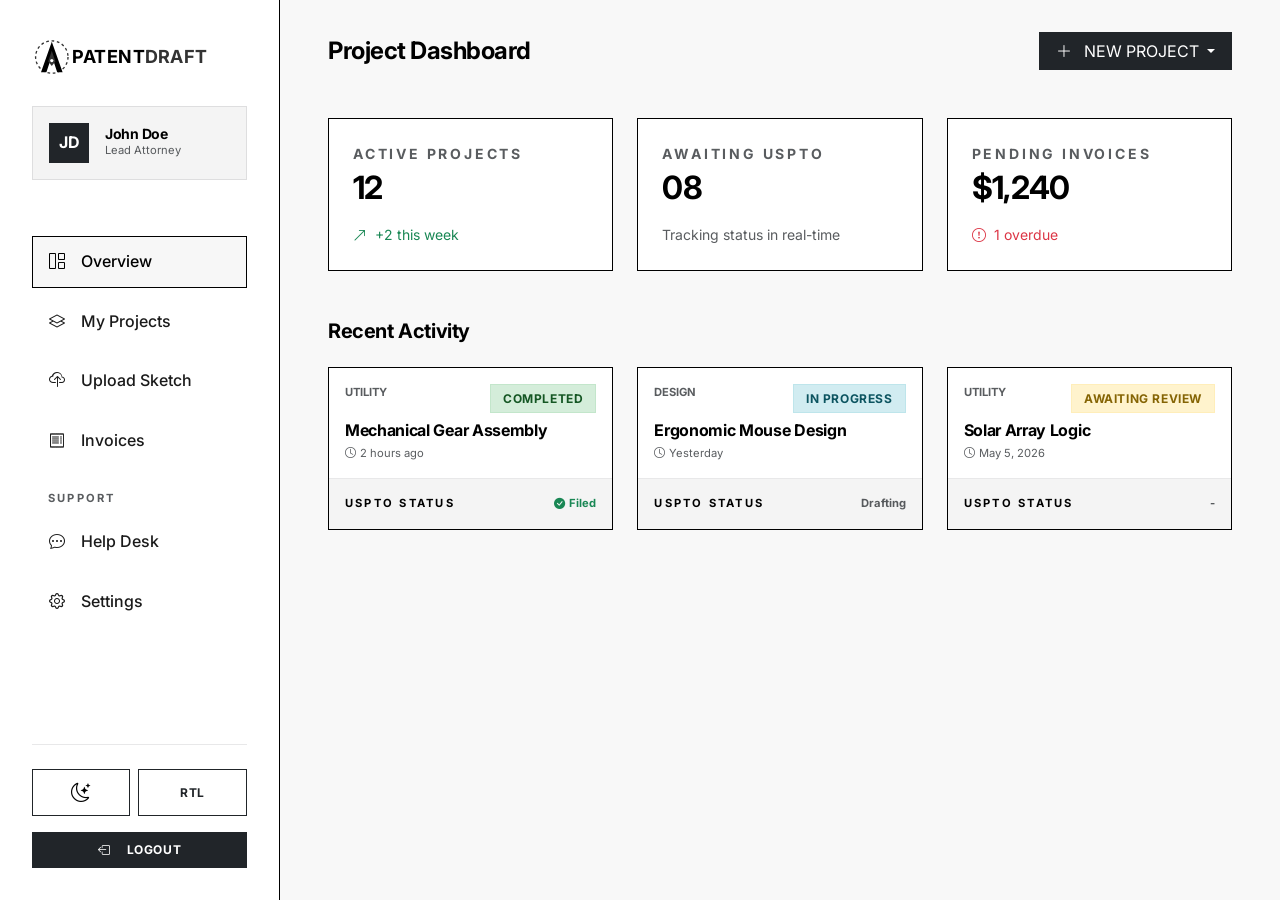
==== commit 6bc2565e: "final1stintcorrec" ====
--- a/dashboard.html
+++ b/dashboard.html
@@ -22,9 +22,14 @@
 
 <body>
 
+    <div class="sidebar-overlay" id="sidebarOverlay"></div>
+
     <div class="dashboard-container">
         <!-- Sidebar -->
         <aside class="dashboard-sidebar">
+            <button class="btn sidebar-close d-lg-none" id="sidebarClose" title="Close Sidebar">
+                <i class="bi bi-x-lg"></i>
+            </button>
             <div class="sidebar-logo mb-4">
                 <a href="index.html" class="text-decoration-none">
                     <svg width="180" height="45" viewBox="0 0 200 50" fill="none" xmlns="http://www.w3.org/2000/svg"
@@ -120,7 +125,7 @@
                     <div class="dropdown">
                         <button class="btn btn-dark rounded-0 dropdown-toggle px-3" type="button"
                             data-bs-toggle="dropdown">
-                            <i class="bi bi-plus-lg me-2"></i> NEW PROJECT
+                            <i class="bi bi-plus-lg me-2"></i> <span>NEW PROJECT</span>
                         </button>
                         <ul class="dropdown-menu dropdown-menu-end rounded-0 border-dark shadow-sm">
                             <li><a class="dropdown-item" href="#" data-tab="upload">Utility Patent</a></li>
@@ -167,42 +172,64 @@
                 </div>
 
                 <h5 class="fw-bold mb-4">Recent Activity</h5>
-                <div class="table-responsive bg-white border border-dark border-opacity-10 shadow-sm">
-                    <table class="table-technical mb-0">
-                        <thead>
-                            <tr>
-                                <th>Project Name</th>
-                                <th>Type</th>
-                                <th>Status</th>
-                                <th>USPTO Status</th>
-                                <th>Last Update</th>
-                            </tr>
-                        </thead>
-                        <tbody>
-                            <tr>
-                                <td class="fw-bold">Mechanical Gear Assembly</td>
-                                <td>Utility</td>
-                                <td><span class="status-badge status-completed">Completed</span></td>
-                                <td><span class="text-success small"><i
-                                            class="bi bi-check-circle-fill me-1"></i>Filed</span></td>
-                                <td class="small text-muted">2 hours ago</td>
-                            </tr>
-                            <tr>
-                                <td class="fw-bold">Ergonomic Mouse Design</td>
-                                <td>Design</td>
-                                <td><span class="status-badge status-progress">In Progress</span></td>
-                                <td><span class="text-muted small">Drafting</span></td>
-                                <td class="small text-muted">Yesterday</td>
-                            </tr>
-                            <tr>
-                                <td class="fw-bold">Solar Array Logic</td>
-                                <td>Utility</td>
-                                <td><span class="status-badge status-pending">Awaiting Review</span></td>
-                                <td><span class="text-muted small">-</span></td>
-                                <td class="small text-muted">May 5, 2026</td>
-                            </tr>
-                        </tbody>
-                    </table>
+                <div class="row g-4">
+                    <!-- Activity Card 1 -->
+                    <div class="col-md-6 col-xl-4">
+                        <div class="stat-card p-0 overflow-hidden">
+                            <div class="p-3 border-bottom border-dark border-opacity-10">
+                                <div class="d-flex justify-content-between align-items-start mb-2">
+                                    <span class="x-small text-muted text-uppercase fw-bold">Utility</span>
+                                    <span class="status-badge status-completed">Completed</span>
+                                </div>
+                                <h6 class="fw-bold mb-1">Mechanical Gear Assembly</h6>
+                                <p class="x-small text-muted mb-0"><i class="bi bi-clock me-1"></i>2 hours ago</p>
+                            </div>
+                            <div class="p-3 bg-light">
+                                <div class="d-flex justify-content-between align-items-center">
+                                    <span class="x-small fw-bold text-uppercase tracking-widest">USPTO Status</span>
+                                    <span class="text-success x-small fw-bold"><i class="bi bi-check-circle-fill me-1"></i>Filed</span>
+                                </div>
+                            </div>
+                        </div>
+                    </div>
+                    <!-- Activity Card 2 -->
+                    <div class="col-md-6 col-xl-4">
+                        <div class="stat-card p-0 overflow-hidden">
+                            <div class="p-3 border-bottom border-dark border-opacity-10">
+                                <div class="d-flex justify-content-between align-items-start mb-2">
+                                    <span class="x-small text-muted text-uppercase fw-bold">Design</span>
+                                    <span class="status-badge status-progress">In Progress</span>
+                                </div>
+                                <h6 class="fw-bold mb-1">Ergonomic Mouse Design</h6>
+                                <p class="x-small text-muted mb-0"><i class="bi bi-clock me-1"></i>Yesterday</p>
+                            </div>
+                            <div class="p-3 bg-light">
+                                <div class="d-flex justify-content-between align-items-center">
+                                    <span class="x-small fw-bold text-uppercase tracking-widest">USPTO Status</span>
+                                    <span class="text-muted x-small fw-bold">Drafting</span>
+                                </div>
+                            </div>
+                        </div>
+                    </div>
+                    <!-- Activity Card 3 -->
+                    <div class="col-md-6 col-xl-4">
+                        <div class="stat-card p-0 overflow-hidden">
+                            <div class="p-3 border-bottom border-dark border-opacity-10">
+                                <div class="d-flex justify-content-between align-items-start mb-2">
+                                    <span class="x-small text-muted text-uppercase fw-bold">Utility</span>
+                                    <span class="status-badge status-pending">Awaiting Review</span>
+                                </div>
+                                <h6 class="fw-bold mb-1">Solar Array Logic</h6>
+                                <p class="x-small text-muted mb-0"><i class="bi bi-clock me-1"></i>May 5, 2026</p>
+                            </div>
+                            <div class="p-3 bg-light">
+                                <div class="d-flex justify-content-between align-items-center">
+                                    <span class="x-small fw-bold text-uppercase tracking-widest">USPTO Status</span>
+                                    <span class="text-muted x-small fw-bold">-</span>
+                                </div>
+                            </div>
+                        </div>
+                    </div>
                 </div>
             </div>
 
@@ -303,38 +330,49 @@
             <!-- Invoices Tab (Initially Hidden) -->
             <div id="invoices" class="dashboard-tab d-none">
                 <h5 class="fw-bold mb-4">Billing & Invoices</h5>
-                <div class="table-responsive bg-white border border-dark border-opacity-10 shadow-sm">
-                    <table class="table-technical mb-0">
-                        <thead>
-                            <tr>
-                                <th>Invoice ID</th>
-                                <th>Project</th>
-                                <th>Amount</th>
-                                <th>Date</th>
-                                <th>Status</th>
-                                <th>Action</th>
-                            </tr>
-                        </thead>
-                        <tbody>
-                            <tr>
-                                <td class="fw-bold">#INV-2026-001</td>
-                                <td>Gear Assembly</td>
-                                <td class="fw-bold">$400.00</td>
-                                <td class="small">May 1, 2026</td>
-                                <td><span class="status-badge status-completed">Paid</span></td>
-                                <td><button class="btn btn-outline-dark btn-sm rounded-0"><i
-                                            class="bi bi-download"></i></button></td>
-                            </tr>
-                            <tr>
-                                <td class="fw-bold">#INV-2026-004</td>
-                                <td>Mouse Design</td>
-                                <td class="fw-bold">$840.00</td>
-                                <td class="small">May 6, 2026</td>
-                                <td><span class="status-badge status-pending">Unpaid</span></td>
-                                <td><button class="btn btn-dark btn-sm rounded-0 fw-bold">PAY NOW</button></td>
-                            </tr>
-                        </tbody>
-                    </table>
+                <div class="row g-4">
+                    <!-- Invoice Card 1 -->
+                    <div class="col-md-6 col-lg-4">
+                        <div class="stat-card p-0 overflow-hidden">
+                            <div class="p-3 border-bottom border-dark border-opacity-10">
+                                <div class="d-flex justify-content-between align-items-start mb-2">
+                                    <span class="x-small text-muted fw-bold">#INV-2026-001</span>
+                                    <span class="status-badge status-completed">Paid</span>
+                                </div>
+                                <h6 class="fw-bold mb-1">Gear Assembly</h6>
+                                <p class="x-small text-muted mb-0">May 1, 2026</p>
+                            </div>
+                            <div class="p-3 bg-light d-flex justify-content-between align-items-center">
+                                <div>
+                                    <span class="x-small text-muted d-block">Amount</span>
+                                    <span class="fw-bold">$400.00</span>
+                                </div>
+                                <button class="btn btn-outline-dark btn-sm rounded-0" title="Download Invoice">
+                                    <i class="bi bi-download"></i>
+                                </button>
+                            </div>
+                        </div>
+                    </div>
+                    <!-- Invoice Card 2 -->
+                    <div class="col-md-6 col-lg-4">
+                        <div class="stat-card p-0 overflow-hidden">
+                            <div class="p-3 border-bottom border-dark border-opacity-10">
+                                <div class="d-flex justify-content-between align-items-start mb-2">
+                                    <span class="x-small text-muted fw-bold">#INV-2026-004</span>
+                                    <span class="status-badge status-pending">Unpaid</span>
+                                </div>
+                                <h6 class="fw-bold mb-1">Mouse Design</h6>
+                                <p class="x-small text-muted mb-0">May 6, 2026</p>
+                            </div>
+                            <div class="p-3 bg-light d-flex justify-content-between align-items-center">
+                                <div>
+                                    <span class="x-small text-muted d-block">Amount</span>
+                                    <span class="fw-bold">$840.00</span>
+                                </div>
+                                <button class="btn btn-dark btn-sm rounded-0 fw-bold px-3">PAY NOW</button>
+                            </div>
+                        </div>
+                    </div>
                 </div>
             </div>
 
--- a/style.css
+++ b/style.css
@@ -1,1906 +1,2286 @@
-:root {
-    --primary-color: #000000;
-    --primary-hover: #333333;
-    --dark-color: #000000;
-    --light-bg: #f8f8f8;
-    --gray-bg: #f4f4f4;
-    --deep-gray-bg: #e5e5e5;
-    --secondary-text: #1a1a1a;
-    --white: #ffffff;
-    --border-color: #000000;
-    --transition: all 0.3s cubic-bezier(0.4, 0, 0.2, 1);
-    --container-max-width: 1200px;
-    --navbar-bg: rgba(255, 255, 255, 0.8);
-    --logo-guide: #333333;
-    --logo-shape: #000000;
-    --logo-nib: #333333;
-    --logo-dot: #FFFFFF;
-    --logo-text-1: #000000;
-    --logo-text-2: #333333;
-}
-
-[data-theme="dark"] {
-    --primary-color: #ffffff;
-    --primary-hover: #cccccc;
-    --dark-color: #ffffff;
-    --light-bg: #1a1a1a;
-    --gray-bg: #121212;
-    --deep-gray-bg: #2a2a2a;
-    --secondary-text: #e0e0e0;
-    --white: #121212;
-    --border-color: rgba(255, 255, 255, 0.2);
-    --navbar-bg: rgba(18, 18, 18, 0.8);
-    --logo-guide: #CCCCCC;
-    --logo-shape: #FFFFFF;
-    --logo-nib: #CCCCCC;
-    --logo-dot: #1A1A1A;
-    --logo-text-1: #FFFFFF;
-    --logo-text-2: #CCCCCC;
-}
-
-/* Global Styles */
-body {
-    font-family: 'Inter', sans-serif;
-    color: var(--dark-color);
-    line-height: 1.6;
-    overflow-x: hidden;
-    position: relative;
-    background-color: var(--white);
-}
-
-h1,
-h2,
-h3,
-h4,
-h5,
-h6 {
-    font-weight: 800;
-    letter-spacing: -0.02em;
-    color: var(--dark-color);
-}
-
-.section-padding {
-    padding: 80px 0;
-}
-
-.section-title {
-    font-size: 2.5rem;
-    font-weight: 800;
-    margin-bottom: 1rem;
-    position: relative;
-}
-
-.tracking-widest {
-    letter-spacing: 0.2em;
-}
-
-@media (max-width: 768px) {
-    .tracking-widest {
-        letter-spacing: 0.1em;
-    }
-}
-
-.tracking-tighter {
-    letter-spacing: -0.05em;
-}
-
-.transition-all {
-    transition: var(--transition);
-}
-
-.text-outline {
-    -webkit-text-stroke: 1px var(--dark-color);
-    color: transparent;
-}
-
-.hover-up:hover {
-    transform: translateY(-10px);
-}
-
-/* Navbar */
-.navbar {
-    padding: 20px 0;
-    background: transparent;
-    transition: var(--transition);
-}
-
-.navbar.scrolled {
-    padding: 12px 0;
-    background: var(--navbar-bg);
-    backdrop-filter: blur(10px);
-    box-shadow: 0 10px 30px rgba(0, 0, 0, 0.1);
-    border-bottom: 1px solid var(--border-color);
-}
-
-.navbar-brand {
-    padding: 0;
-}
-
-.navbar-logo {
-    max-width: 180px;
-    height: 45px;
-    object-fit: contain;
-    transition: var(--transition);
-}
-
-.logo svg {
-    width: 180px;
-    height: 50px;
-    display: block;
-    direction: ltr;
-}
-
-.logo svg text {
-    text-anchor: start;
-}
-
-[data-theme="dark"] .logo svg {
-    filter: brightness(1.05);
-}
-
-.footer-logo {
-    filter: brightness(0) invert(1);
-}
-
-[data-theme="dark"] .navbar-logo {
-    filter: brightness(0) invert(1);
-}
-
-.nav-link {
-    font-weight: 500;
-    color: var(--dark-color);
-    position: relative;
-    transition: var(--transition);
-    padding: 10px 18px;
-    z-index: 1;
-    letter-spacing: 0.01em;
-}
-
-.nav-link::after {
-    content: '';
-    position: absolute;
-    bottom: 8px;
-    left: 50%;
-    width: 0;
-    height: 1px;
-    background: var(--dark-color);
-    transition: var(--transition);
-    transform: translateX(-50%);
-}
-
-.nav-link:hover::after {
-    width: calc(100% - 30px);
-}
-
-.nav-link.active {
-    font-weight: 800 !important;
-    color: var(--dark-color) !important;
-    background-color: rgba(0, 0, 0, 0.02) !important;
-}
-
-[data-theme="dark"] .nav-link.active {
-    background-color: rgba(255, 255, 255, 0.05) !important;
-}
-
-/* Technical Corner Brackets */
-.nav-link.active::before {
-    content: '';
-    position: absolute;
-    top: 6px;
-    left: 6px;
-    right: 6px;
-    bottom: 6px;
-    background:
-        /* Top Left */
-        linear-gradient(to right, var(--dark-color) 6px, transparent 6px) 0 0 / 100% 1px,
-        linear-gradient(to bottom, var(--dark-color) 6px, transparent 6px) 0 0 / 1px 100%,
-        /* Top Right */
-        linear-gradient(to left, var(--dark-color) 6px, transparent 6px) 100% 0 / 100% 1px,
-        linear-gradient(to bottom, var(--dark-color) 6px, transparent 6px) 100% 0 / 1px 100%,
-        /* Bottom Left */
-        linear-gradient(to right, var(--dark-color) 6px, transparent 6px) 0 100% / 100% 1px,
-        linear-gradient(to top, var(--dark-color) 6px, transparent 6px) 0 100% / 1px 100%,
-        /* Bottom Right */
-        linear-gradient(to left, var(--dark-color) 6px, transparent 6px) 100% 100% / 100% 1px,
-        linear-gradient(to top, var(--dark-color) 6px, transparent 6px) 100% 100% / 1px 100%;
-    background-repeat: no-repeat;
-    opacity: 0.6;
-    z-index: -1;
-    pointer-events: none;
-    animation: bracketSnap 0.4s cubic-bezier(0.175, 0.885, 0.32, 1.275) forwards;
-}
-
-@keyframes bracketSnap {
-    from {
-        transform: scale(1.2);
-        opacity: 0;
-    }
-
-    to {
-        transform: scale(1);
-        opacity: 0.6;
-    }
-}
-
-/* Precision Dimension Line Underline */
-.nav-link.active::after {
-    content: '';
-    position: absolute;
-    bottom: 6px;
-    left: 10px;
-    right: 10px;
-    width: auto;
-    height: 5px;
-    background:
-        linear-gradient(var(--dark-color), var(--dark-color)) center center / 4px 4px no-repeat,
-        linear-gradient(var(--dark-color), var(--dark-color)) center center / 100% 1px no-repeat;
-    transform: none;
-    opacity: 1;
-    animation: lineExpand 0.5s ease-out forwards;
-}
-
-@keyframes lineExpand {
-    from {
-        width: 0;
-        left: 50%;
-        opacity: 0;
-    }
-
-    to {
-        width: calc(100% - 20px);
-        left: 10px;
-        opacity: 1;
-    }
-}
-
-
-.navbar .btn {
-    height: 40px;
-    padding: 0 15px;
-    font-size: 0.85rem;
-    display: flex;
-    align-items: center;
-    justify-content: center;
-    line-height: 1;
-}
-
-#themeToggle,
-#themeToggleMobile {
-    width: 40px;
-    padding: 0;
-}
-
-#rtlToggle,
-#rtlToggleMobile {
-    min-width: 45px;
-    padding: 0 10px;
-}
-
-/* Nav Action Buttons Styling */
-.navbar .btn {
-    border: 1px solid var(--border-color);
-    letter-spacing: 0.05em;
-    font-size: 0.85rem;
-    transition: var(--transition);
-}
-
-@media (max-width: 1100px) {
-    .offcanvas-body .btn {
-        width: 100%;
-        height: 48px;
-        margin-bottom: 0.5rem;
-        display: flex;
-        justify-content: center;
-        align-items: center;
-    }
-}
-
-/* Hero Section */
-.hero-section {
-    min-height: 80vh;
-    padding-top: 80px;
-    padding-bottom: 80px;
-    background: radial-gradient(circle at 10% 20%, rgba(0, 86, 179, 0.03) 0%, transparent 50%),
-        radial-gradient(circle at 90% 80%, rgba(0, 86, 179, 0.03) 0%, transparent 50%);
-}
-
-.hero-img {
-    filter: none;
-    transition: var(--transition);
-}
-
-.hero-img:hover {
-    transform: scale(1.02);
-}
-
-.hero-visual-circle {
-    position: absolute;
-    top: 50%;
-    left: 50%;
-    transform: translate(-50%, -50%);
-    width: 120%;
-    height: 120%;
-    border: 1px solid rgba(0, 0, 0, 0.1);
-    border-radius: 50%;
-    z-index: -1;
-}
-
-/* Icon Box */
-.icon-box {
-    width: 50px;
-    height: 50px;
-    display: flex;
-    align-items: center;
-    justify-content: center;
-    border-radius: 0;
-    font-size: 1.5rem;
-}
-
-.icon-box-sm {
-    width: 40px;
-    height: 40px;
-    display: flex;
-    align-items: center;
-    justify-content: center;
-    border-radius: 0;
-}
-
-/* Service Card */
-.service-card {
-    border: 1px solid rgba(0, 0, 0, 0.05);
-}
-
-.service-card:hover {
-    border-color: var(--dark-color);
-    box-shadow: 0 20px 40px rgba(0, 0, 0, 0.05) !important;
-}
-
-/* Portfolio */
-.portfolio-item {
-    height: 350px;
-}
-
-.portfolio-img {
-    width: 100%;
-    height: 100%;
-    object-fit: cover;
-    filter: none;
-    transition: transform 0.5s ease;
-}
-
-.portfolio-overlay {
-    position: absolute;
-    top: 0;
-    left: 0;
-    width: 100%;
-    height: 100%;
-    background: linear-gradient(transparent, rgba(0, 0, 0, 0.8));
-    opacity: 0;
-    transition: var(--transition);
-}
-
-.portfolio-item:hover .portfolio-img {
-    transform: scale(1.1);
-    filter: grayscale(0);
-}
-
-.portfolio-item:hover .portfolio-overlay {
-    opacity: 1;
-}
-
-/* Process Section */
-.process-number {
-    width: 60px;
-    height: 60px;
-    background: var(--white);
-    color: var(--dark-color);
-    font-weight: 800;
-    font-size: 1.5rem;
-    display: flex;
-    align-items: center;
-    justify-content: center;
-    border-radius: 0;
-    /* Squared for technical look */
-    border: 1px solid var(--dark-color);
-}
-
-.process-line {
-    position: absolute;
-    top: 30px;
-    left: 10%;
-    width: 80%;
-    height: 2px;
-    background: rgba(255, 255, 255, 0.1);
-    z-index: 0;
-}
-
-.process-card {
-    position: relative;
-    z-index: 1;
-}
-
-/* Pricing Enhancement */
-.pricing-card {
-    border: 1px solid var(--border-color);
-    transition: var(--transition);
-    background: var(--white);
-    position: relative;
-    /* overflow: hidden; Removed to allow badge to overflow */
-    display: flex;
-    flex-direction: column;
-}
-
-.pricing-card::before {
-    content: '';
-    position: absolute;
-    top: 0;
-    left: 0;
-    width: 100%;
-    height: 4px;
-    background: transparent;
-    transition: var(--transition);
-}
-
-.pricing-card:hover {
-    transform: translateY(-12px);
-    box-shadow: 0 40px 80px rgba(0, 0, 0, 0.1) !important;
-    border-color: var(--dark-color);
-}
-
-[data-theme="dark"] .pricing-card:hover {
-    box-shadow: 0 40px 80px rgba(0, 0, 0, 0.4) !important;
-}
-
-.pricing-basic:hover::before {
-    background: #adb5bd;
-}
-
-.pricing-featured {
-    border-width: 2px !important;
-    border-color: var(--dark-color) !important;
-    transform: scale(1.02);
-    z-index: 2;
-    background: linear-gradient(145deg, var(--white), #f8f9fa);
-}
-
-[data-theme="dark"] .pricing-featured {
-    background: linear-gradient(145deg, #1a1a1a, #252525);
-}
-
-.pricing-featured::before {
-    background: var(--dark-color);
-}
-
-.pricing-featured:hover {
-    transform: scale(1.05) translateY(-12px);
-}
-
-.pricing-enterprise:hover::before {
-    background: #444;
-}
-
-.price {
-    margin-bottom: 2rem !important;
-}
-
-.price .amount {
-    font-size: 4.5rem;
-    line-height: 1;
-    letter-spacing: -3px;
-}
-
-.price .currency {
-    vertical-align: super;
-    font-size: 1.5rem;
-}
-
-.pricing-card ul {
-    border-top: 1px solid var(--border-color);
-    padding-top: 2rem;
-}
-
-.pricing-card ul li {
-    display: flex;
-    align-items: center;
-    gap: 0.75rem;
-    margin-bottom: 1rem !important;
-    transition: transform 0.3s ease;
-}
-
-.pricing-card:hover ul li {
-    transform: translateX(8px);
-}
-
-.pricing-card ul li:nth-child(2) {
-    transition-delay: 0.05s;
-}
-
-.pricing-card ul li:nth-child(3) {
-    transition-delay: 0.1s;
-}
-
-.pricing-card ul li i {
-    font-size: 1.2rem;
-    color: #000;
-}
-
-[data-theme="dark"] .pricing-card ul li i {
-    color: #fff;
-}
-
-.pricing-featured .badge {
-    font-size: 0.7rem;
-    text-transform: uppercase;
-    letter-spacing: 0.15em;
-    font-weight: 800;
-    padding: 12px 30px !important;
-    box-shadow: 0 4px 15px rgba(0, 0, 0, 0.2);
-    z-index: 10;
-}
-
-.pricing-card .btn {
-    transition: var(--transition);
-    text-transform: uppercase;
-    letter-spacing: 0.05em;
-    font-weight: 700;
-    padding: 15px !important;
-}
-
-.pricing-card .btn:hover {
-    letter-spacing: 0.1em;
-}
-
-/* Contact */
-.social-icon {
-    width: 40px;
-    height: 40px;
-    display: flex;
-    align-items: center;
-    justify-content: center;
-    border-radius: 0;
-    text-decoration: none;
-    transition: var(--transition);
-    border: 1px solid rgba(255, 255, 255, 0.2);
-}
-
-.social-icon i {
-    font-size: 1.1rem;
-}
-
-.social-icon:hover {
-    background: var(--dark-color) !important;
-    color: var(--white) !important;
-    transform: translateY(-5px);
-}
-
-/* Animations */
-@keyframes fadeIn {
-    from {
-        opacity: 0;
-    }
-
-    to {
-        opacity: 1;
-    }
-}
-
-@keyframes slideUp {
-    from {
-        transform: translateY(30px);
-        opacity: 0;
-    }
-
-    to {
-        transform: translateY(0);
-        opacity: 1;
-    }
-}
-
-@keyframes float {
-    0% {
-        transform: translateY(0);
-    }
-
-    50% {
-        transform: translateY(-20px);
-    }
-
-    100% {
-        transform: translateY(0);
-    }
-}
-
-.animate-fade-in {
-    animation: fadeIn 1s ease-out forwards;
-}
-
-.animate-fade-in-delay {
-    animation: fadeIn 1s ease-out 0.3s forwards;
-    opacity: 0;
-}
-
-.animate-fade-in-long {
-    animation: fadeIn 1.5s ease-out 0.8s forwards;
-    opacity: 0;
-}
-
-.animate-slide-up {
-    animation: slideUp 0.8s ease-out forwards;
-}
-
-.animate-slide-up-delay {
-    animation: slideUp 0.8s ease-out 0.5s forwards;
-    opacity: 0;
-}
-
-.animate-float {
-    animation: float 5s ease-in-out infinite;
-}
-
-.bg-light {
-    background-color: var(--gray-bg) !important;
-}
-
-.bg-gray-deep {
-    background-color: var(--deep-gray-bg) !important;
-}
-
-@media (max-width: 1100px) {
-    .navbar-expand-custom .navbar-toggler {
-        display: block;
-    }
-
-    .navbar-expand-custom .offcanvas {
-        position: fixed;
-        top: 0;
-        bottom: 0;
-        right: 0;
-        width: 300px;
-        height: 100vh;
-        z-index: 1045;
-        background-color: var(--white);
-        transition: transform 0.3s ease-in-out;
-        transform: translateX(100%);
-        visibility: hidden;
-        display: flex;
-        flex-direction: column;
-        box-shadow: -10px 0 30px rgba(0, 0, 0, 0.1);
-    }
-
-    .navbar-expand-custom .offcanvas.show {
-        transform: translateX(0);
-        visibility: visible;
-    }
-
-    .navbar-expand-custom .offcanvas-header {
-        display: flex;
-        padding: 1.5rem;
-        border-bottom: 1px solid rgba(0, 0, 0, 0.05);
-    }
-
-    .navbar-expand-custom .offcanvas-body {
-        padding: 1.5rem;
-        flex-grow: 1;
-        overflow-y: auto;
-    }
-
-    .navbar-expand-custom .navbar-nav {
-        flex-direction: column;
-        justify-content: flex-start !important;
-    }
-
-    .section-title {
-        font-size: 2rem;
-    }
-
-    .hero-section {
-        padding-top: 120px;
-        padding-bottom: 60px;
-        text-align: center;
-        min-height: 100vh;
-        display: flex;
-        align-items: center;
-    }
-
-    .d-desktop-only {
-        display: none !important;
-    }
-}
-
-@media (min-width: 1101px) {
-    .navbar-expand-custom .navbar-toggler {
-        display: none;
-    }
-
-    .navbar-expand-custom .offcanvas {
-        position: static;
-        visibility: visible;
-        transform: none;
-        transition: none;
-        background: none;
-        border: none;
-        width: auto;
-        display: flex;
-        flex-grow: 1;
-    }
-
-    .navbar-expand-custom .offcanvas-header {
-        display: none;
-    }
-
-    .navbar-expand-custom .offcanvas-body {
-        display: flex;
-        padding: 0;
-        overflow: visible;
-        align-items: center;
-    }
-
-    .navbar-expand-custom .navbar-nav {
-        flex-direction: row;
-        margin-left: auto;
-    }
-
-    .navbar-expand-custom .nav-link {
-        padding: 0.8rem 0.6rem;
-    }
-
-    .d-desktop-only {
-        display: flex !important;
-    }
-}
-
-@media (max-width: 768px) {
-    .display-3 {
-        font-size: 2.25rem;
-        line-height: 1.2;
-    }
-
-    .hero-section .lead {
-        font-size: 1rem;
-        margin-bottom: 2rem !important;
-    }
-
-    .section-padding {
-        padding: 60px 0;
-    }
-
-    .navbar {
-        background: var(--white);
-        box-shadow: 0 5px 15px rgba(0, 0, 0, 0.05);
-    }
-}
-
-@media (max-width: 400px) {
-    .display-3 {
-        font-size: 1.85rem;
-    }
-
-    .tracking-widest {
-        letter-spacing: 0.05em;
-        font-size: 0.75rem;
-    }
-
-    .hero-section {
-        padding-top: 100px;
-    }
-
-    .hero-section .btn {
-        padding-left: 1.5rem !important;
-        padding-right: 1.5rem !important;
-        font-size: 0.9rem;
-    }
-}
-
-@media (min-width: 1100px) {
-    .container {
-        max-width: var(--container-max-width);
-    }
-}
-
-/* Theme Toggle Styling */
-#themeToggle i,
-#themeToggleMobile i {
-    font-size: 1.2rem;
-    color: var(--dark-color);
-}
-
-[data-theme="dark"] .bi-moon-stars::before {
-    content: "\f5a2";
-    /* Standard Sun icon in Bootstrap Icons */
-}
-
-[data-theme="dark"] #themeToggle i,
-[data-theme="dark"] #themeToggleMobile i {
-    color: #ffffff !important;
-}
-
-/* RTL Adjustments */
-[dir="rtl"] {
-    text-align: right;
-}
-
-[dir="rtl"] .text-start,
-[dir="rtl"] .text-lg-start,
-[dir="rtl"] .text-md-start,
-[dir="rtl"] .text-sm-start {
-    text-align: right !important;
-}
-
-[dir="rtl"] .text-end,
-[dir="rtl"] .text-lg-end,
-[dir="rtl"] .text-md-end,
-[dir="rtl"] .text-sm-end {
-    text-align: left !important;
-}
-
-[dir="rtl"] .ms-auto {
-    margin-right: auto !important;
-    margin-left: 0 !important;
-}
-
-[dir="rtl"] .me-auto {
-    margin-left: auto !important;
-    margin-right: 0 !important;
-}
-
-/* Margin and Padding Swaps */
-[dir="rtl"] .me-1 {
-    margin-left: .25rem !important;
-    margin-right: 0 !important;
-}
-
-[dir="rtl"] .me-2 {
-    margin-left: .5rem !important;
-    margin-right: 0 !important;
-}
-
-[dir="rtl"] .me-3 {
-    margin-left: 1rem !important;
-    margin-right: 0 !important;
-}
-
-[dir="rtl"] .me-4 {
-    margin-left: 1.5rem !important;
-    margin-right: 0 !important;
-}
-
-[dir="rtl"] .me-5 {
-    margin-left: 3rem !important;
-    margin-right: 0 !important;
-}
-
-[dir="rtl"] .ms-1 {
-    margin-right: .25rem !important;
-    margin-left: 0 !important;
-}
-
-[dir="rtl"] .ms-2 {
-    margin-right: .5rem !important;
-    margin-left: 0 !important;
-}
-
-[dir="rtl"] .ms-3 {
-    margin-right: 1rem !important;
-    margin-left: 0 !important;
-}
-
-[dir="rtl"] .ms-4 {
-    margin-right: 1.5rem !important;
-    margin-left: 0 !important;
-}
-
-[dir="rtl"] .ms-5 {
-    margin-right: 3rem !important;
-    margin-left: 0 !important;
-}
-
-[dir="rtl"] .pe-1 {
-    padding-left: .25rem !important;
-    padding-right: 0 !important;
-}
-
-[dir="rtl"] .pe-2 {
-    padding-left: .5rem !important;
-    padding-right: 0 !important;
-}
-
-[dir="rtl"] .pe-3 {
-    padding-left: 1rem !important;
-    padding-right: 0 !important;
-}
-
-[dir="rtl"] .pe-4 {
-    padding-left: 1.5rem !important;
-    padding-right: 0 !important;
-}
-
-[dir="rtl"] .pe-5 {
-    padding-left: 3rem !important;
-    padding-right: 0 !important;
-}
-
-[dir="rtl"] .ps-1 {
-    padding-right: .25rem !important;
-    padding-left: 0 !important;
-}
-
-[dir="rtl"] .ps-2 {
-    padding-right: .5rem !important;
-    padding-left: 0 !important;
-}
-
-[dir="rtl"] .ps-3 {
-    padding-right: 1rem !important;
-    padding-left: 0 !important;
-}
-
-[dir="rtl"] .ps-4 {
-    padding-right: 1.5rem !important;
-    padding-left: 0 !important;
-}
-
-[dir="rtl"] .ps-5 {
-    padding-right: 3rem !important;
-    padding-left: 0 !important;
-}
-
-@media (max-width: 1100px) {
-    [dir="rtl"] .offcanvas-end {
-        right: auto;
-        left: 0;
-        transform: translateX(-100%);
-    }
-
-    [dir="rtl"] .offcanvas.show {
-        transform: translateX(0);
-    }
-}
-
-[dir="rtl"] .about-experience {
-    right: auto;
-    left: 0;
-}
-
-[dir="rtl"] .pricing-card .list-unstyled i {
-    margin-left: 0.5rem;
-    margin-right: 0;
-}
-
-[dir="rtl"] .navbar-brand i {
-    margin-left: 0.5rem !important;
-    margin-right: 0 !important;
-}
-
-[dir="rtl"] .pricing-card:hover ul li {
-    transform: translateX(-8px);
-}
-
-/* Dark Mode Specific Overrides */
-[data-theme="dark"] .bg-white {
-    background-color: var(--white) !important;
-}
-
-[data-theme="dark"] .btn-dark {
-    background-color: #ffffff;
-    color: #000000;
-}
-
-[data-theme="dark"] .btn-dark:hover {
-    background-color: #eeeeee;
-}
-
-[data-theme="dark"] .accordion-button {
-    background-color: #1a1a1a !important;
-    color: #ffffff !important;
-}
-
-[data-theme="dark"] .accordion-item {
-    border-color: rgba(255, 255, 255, 0.1);
-}
-
-[data-theme="dark"] .contact-form-wrapper {
-    background-color: #1a1a1a !important;
-    border-color: #ffffff !important;
-}
-
-[data-theme="dark"] .form-control {
-    background-color: #2a2a2a;
-    border-color: rgba(255, 255, 255, 0.2);
-    color: #ffffff;
-}
-
-[data-theme="dark"] .form-control:focus {
-    background-color: #333333;
-    border-color: #ffffff;
-    color: #ffffff;
-}
-
-[data-theme="dark"] .text-secondary {
-    color: #aaaaaa !important;
-}
-
-[data-theme="dark"] .text-muted {
-    color: #888888 !important;
-}
-
-/* Map & Contact Enhancement */
-.map-wrapper {
-    position: relative;
-    width: 100%;
-    height: 250px;
-    background: #f0f0f0;
-}
-
-.map-wrapper iframe {
-    width: 100%;
-    height: 100%;
-    filter: grayscale(0.2) contrast(1.1);
-    transition: var(--transition);
-}
-
-.map-wrapper:hover iframe {
-    filter: grayscale(0);
-}
-
-[data-theme="dark"] .map-wrapper {
-    background: #2a2a2a;
-}
-
-[data-theme="dark"] .map-wrapper iframe {
-    filter: grayscale(1) invert(0.9) contrast(1.2) hue-rotate(180deg);
-}
-
-[data-theme="dark"] .map-wrapper:hover iframe {
-    filter: grayscale(0.5) invert(0.8) contrast(1.2) hue-rotate(180deg);
-}
-
-@media (max-width: 991px) {
-    .map-wrapper {
-        height: 300px;
-    }
-}
-
-/* Auth Pages */
-.auth-wrapper {
-    min-height: 100vh;
-    display: flex;
-    align-items: center;
-    justify-content: center;
-    background: var(--light-bg);
-    padding: 2rem;
-}
-
-.auth-card {
-    width: 100%;
-    max-width: 450px;
-    background: var(--white);
-    padding: 3rem;
-    border: 1px solid var(--border-color);
-    box-shadow: 0 20px 50px rgba(0, 0, 0, 0.05);
-}
-
-[data-theme="dark"] .auth-card {
-    box-shadow: 0 20px 50px rgba(0, 0, 0, 0.3);
-}
-
-.auth-logo {
-    display: block;
-    margin: 0 auto 2rem;
-    text-align: center;
-}
-
-/* Dashboard Layout */
-.dashboard-container {
-    display: flex;
-    min-height: 100vh;
-    background: var(--light-bg);
-}
-
-.dashboard-sidebar {
-    width: 280px;
-    background: var(--white);
-    border-right: 1px solid var(--border-color);
-    padding: 2rem;
-    display: flex;
-    flex-direction: column;
-    position: fixed;
-    height: 100vh;
-    overflow-y: auto;
-    z-index: 1000;
-    transition: var(--transition);
-}
-
-.dashboard-main {
-    flex-grow: 1;
-    margin-left: 280px;
-    padding: 2rem 3rem;
-    transition: var(--transition);
-}
-
-@media (max-width: 991px) {
-    .dashboard-sidebar {
-        transform: translateX(-100%);
-    }
-
-    .dashboard-sidebar.active {
-        transform: translateX(0);
-    }
-
-    .dashboard-main {
-        margin-left: 0;
-        padding: 1.5rem;
-    }
-}
-
-.sidebar-nav {
-    list-style: none;
-    padding: 0;
-    margin: 2rem 0;
-}
-
-.sidebar-nav-item {
-    margin-bottom: 0.5rem;
-}
-
-.sidebar-nav-link {
-    display: flex;
-    align-items: center;
-    gap: 1rem;
-    padding: 0.75rem 1rem;
-    color: var(--secondary-text);
-    text-decoration: none;
-    font-weight: 500;
-    transition: var(--transition);
-    border: 1px solid transparent;
-}
-
-.sidebar-nav-link:hover,
-.sidebar-nav-link.active {
-    background: rgba(0, 0, 0, 0.03);
-    color: var(--dark-color);
-    border-color: var(--border-color);
-}
-
-[data-theme="dark"] .sidebar-nav-link:hover,
-[data-theme="dark"] .sidebar-nav-link.active {
-    background: rgba(255, 255, 255, 0.05);
-}
-
-.sidebar-footer {
-    background: var(--white);
-    margin-top: auto;
-}
-
-.sidebar-footer .btn {
-    font-size: 0.75rem;
-    letter-spacing: 0.05em;
-    display: flex;
-    align-items: center;
-    justify-content: center;
-    gap: 0.5rem;
-}
-
-[data-theme="dark"] .sidebar-footer {
-    border-top-color: rgba(255, 255, 255, 0.1) !important;
-}
-
-.stat-card {
-    background: var(--white);
-    padding: 1.5rem;
-    border: 1px solid var(--border-color);
-    height: 100%;
-}
-
-.status-badge {
-    display: inline-block;
-    padding: 0.25rem 0.75rem;
-    font-size: 0.75rem;
-    font-weight: 700;
-    text-transform: uppercase;
-    letter-spacing: 0.05em;
-    border: 1px solid currentColor;
-}
-
-.status-pending {
-    color: #856404;
-    border-color: #ffeeba;
-    background: #fff3cd;
-}
-
-.status-progress {
-    color: #0c5460;
-    border-color: #bee5eb;
-    background: #d1ecf1;
-}
-
-.status-completed {
-    color: #155724;
-    border-color: #c3e6cb;
-    background: #d4edda;
-}
-
-[data-theme="dark"] .status-pending {
-    background: #332a00;
-    color: #ffda6a;
-}
-
-[data-theme="dark"] .status-progress {
-    background: #002d33;
-    color: #6edff6;
-}
-
-[data-theme="dark"] .status-completed {
-    background: #002d00;
-    color: #75b798;
-}
-
-.table-technical {
-    width: 100%;
-    border-collapse: separate;
-    border-spacing: 0;
-}
-
-.table-technical th {
-    background: rgba(0, 0, 0, 0.02);
-    padding: 1rem;
-    text-transform: uppercase;
-    font-size: 0.75rem;
-    font-weight: 800;
-    letter-spacing: 0.1em;
-    border-bottom: 2px solid var(--border-color);
-}
-
-.table-technical td {
-    padding: 1rem;
-    border-bottom: 1px solid var(--border-color);
-    vertical-align: middle;
-}
-
-[data-theme="dark"] .table-technical th {
-    background: rgba(255, 255, 255, 0.02);
-}
-
-.upload-zone {
-    border: 2px dashed var(--border-color);
-    padding: 4rem 2rem;
-    text-align: center;
-    background: rgba(0, 0, 0, 0.01);
-    transition: var(--transition);
-    cursor: pointer;
-}
-
-.upload-zone:hover {
-    background: rgba(0, 0, 0, 0.03);
-    border-style: solid;
-}
-
-[data-theme="dark"] .upload-zone {
-    background: rgba(255, 255, 255, 0.01);
-}
-
-[data-theme="dark"] .upload-zone:hover {
-    background: rgba(255, 255, 255, 0.03);
-}
-
-/* New Auth Split Design */
-.auth-split-wrapper {
-    display: flex;
-    min-height: 100vh;
-}
-
-.auth-split-left {
-    flex: 1;
-    background: #0f172a;
-    /* Deep dark blue/black */
-    display: flex;
-    flex-direction: column;
-    justify-content: center;
-    align-items: center;
-    padding: 4rem;
-    position: relative;
-    overflow: hidden;
-}
-
-.auth-split-left::before {
-    content: '';
-    position: absolute;
-    top: 0;
-    left: 0;
-    width: 100%;
-    height: 100%;
-    background-image: url('technical_background_auth_1778150467927.png');
-    background-size: cover;
-    background-position: center;
-    opacity: 0.15;
-    pointer-events: none;
-}
-
-.auth-split-right {
-    flex: 1;
-    background: #ffffff;
-    display: flex;
-    flex-direction: column;
-    justify-content: center;
-    padding: 4rem;
-    position: relative;
-    background-image: radial-gradient(circle at 100% 100%, rgba(0, 0, 0, 0.02) 0%, transparent 40%);
-}
-
-.auth-form-container {
-    max-width: 420px;
-    width: 100%;
-    margin: 0 auto;
-}
-
-.auth-logo-large {
-    z-index: 1;
-    text-align: left;
-    width: 100%;
-    max-width: 400px;
-}
-
-.auth-logo-large h1 {
-    color: #ffffff;
-    font-size: 3rem;
-    margin-bottom: 0.5rem;
-    letter-spacing: -1px;
-    font-weight: 800;
-}
-
-.auth-logo-large p {
-    color: rgba(255, 255, 255, 0.6);
-    text-transform: uppercase;
-    letter-spacing: 2px;
-    font-weight: 600;
-}
-
-.input-group-auth {
-    position: relative;
-}
-
-.input-group-auth i:not(.bi-eye):not(.bi-eye-slash) {
-    position: absolute;
-    left: 1.25rem;
-    top: 50%;
-    transform: translateY(-50%);
-    color: #94a3b8;
-    z-index: 10;
-}
-
-.input-group-auth input {
-    padding-left: 3.5rem !important;
-    padding-right: 3.5rem !important;
-    border-radius: 8px !important;
-    border-color: #e2e8f0 !important;
-    height: 56px;
-}
-
-.input-group-auth .btn-eye {
-    position: absolute;
-    right: 1.25rem;
-    top: 50%;
-    transform: translateY(-50%);
-    background: none;
-    border: none;
-    color: #94a3b8;
-    padding: 0;
-    z-index: 10;
-    transition: var(--transition);
-}
-
-.input-group-auth .btn-eye:hover {
-    color: var(--dark-color);
-}
-
-[dir="rtl"] .input-group-auth .btn-eye {
-    right: auto;
-    left: 1.25rem;
-}
-
-[dir="rtl"] .input-group-auth i:not(.bi-eye):not(.bi-eye-slash) {
-    left: auto;
-    right: 1.25rem;
-}
-
-[dir="rtl"] .input-group-auth input {
-    padding-left: 1.25rem !important;
-    padding-right: 3.5rem !important;
-}
-
-.auth-top-controls {
-    position: absolute;
-    top: 1.5rem;
-    right: 1.5rem;
-    display: flex;
-    gap: 0.75rem;
-    z-index: 100;
-}
-
-@media (max-width: 480px) {
-    .auth-top-controls {
-        top: 0.5rem;
-        right: 0.75rem;
-        gap: 0.5rem;
-    }
-
-    .auth-top-controls .btn {
-        transform: scale(0.9);
-    }
-}
-
-[dir="rtl"] .auth-top-controls {
-    right: auto;
-    left: 1.5rem;
-}
-
-.auth-form-logo {
-    display: block;
-    margin-top: 12px;
-    margin-bottom: 2.5rem;
-    transition: var(--transition);
-    direction: ltr !important;
-}
-
-.auth-form-logo:hover {
-    opacity: 0.8;
-    transform: translateY(-2px);
-}
-
-.auth-form-logo svg {
-    max-width: 180px;
-    height: auto;
-    direction: ltr !important;
-    display: block;
-    margin: 0 auto;
-}
-
-.auth-form-logo svg text {
-    text-anchor: start !important;
-}
-
-.btn-signin {
-    background: #0f172a;
-    color: #ffffff;
-    border-radius: 8px !important;
-    height: 56px;
-    font-weight: 700;
-    transition: var(--transition);
-    border: none;
-}
-
-.btn-signin:hover {
-    background: #1e293b;
-    transform: translateY(-2px);
-    box-shadow: 0 10px 20px rgba(0, 0, 0, 0.1);
-}
-
-.btn-social {
-    background: #ffffff;
-    border: 1px solid #e2e8f0 !important;
-    border-radius: 8px !important;
-    height: 56px;
-    font-weight: 600;
-    color: #475569;
-    display: flex;
-    align-items: center;
-    justify-content: center;
-    gap: 0.75rem;
-    text-decoration: none;
-    transition: var(--transition);
-    width: 100%;
-}
-
-.btn-social:hover {
-    background: #f8fafc;
-    border-color: #cbd5e1 !important;
-    color: #1e293b;
-    transform: translateY(-1px);
-}
-
-.auth-divider {
-    display: flex;
-    align-items: center;
-    text-align: center;
-    margin: 1.5rem 0;
-    color: #94a3b8;
-    font-size: 0.8rem;
-    font-weight: 600;
-    text-transform: uppercase;
-    letter-spacing: 1px;
-}
-
-.auth-divider::before,
-.auth-divider::after {
-    content: '';
-    flex: 1;
-    border-bottom: 1px solid #e2e8f0;
-}
-
-.auth-divider:not(:empty)::before {
-    margin-right: .75rem;
-}
-
-.auth-divider:not(:empty)::after {
-    margin-left: .75rem;
-}
-
-[data-theme="dark"] .auth-split-right {
-    background: #0f172a;
-}
-
-[data-theme="dark"] .auth-split-right h3,
-[data-theme="dark"] .auth-split-right p {
-    color: #ffffff !important;
-}
-
-[data-theme="dark"] .auth-split-right input {
-    background: #1e293b !important;
-    border-color: #334155 !important;
-    color: #ffffff;
-}
-
-[data-theme="dark"] .auth-split-right .btn-signin {
-    background: #ffffff;
-    color: #0f172a;
-}
-
-[data-theme="dark"] .btn-social {
-    background: #1e293b;
-    border-color: #334155 !important;
-    color: #e2e8f0;
-}
-
-[data-theme="dark"] .btn-social:hover {
-    background: #334155;
-    color: #ffffff;
-}
-
-[data-theme="dark"] .auth-divider::before,
-[data-theme="dark"] .auth-divider::after {
-    border-color: #334155;
-}
-
-/* Visibility Fixes for Dark Mode */
-[data-theme="dark"] .form-label {
-    color: #f1f5f9 !important;
-    /* Brighter for better visibility */
-}
-
-[data-theme="dark"] .auth-split-right .form-label {
-    color: #cbd5e1 !important;
-    /* Slightly softer for the right panel but still very clear */
-}
-
-[data-theme="dark"] .form-control::placeholder {
-    color: #94a3b8 !important;
-    /* Brighter placeholder */
-    opacity: 0.8;
-}
-
-[data-theme="dark"] .form-check-label {
-    color: #cbd5e1 !important;
-}
-
-[data-theme="dark"] .btn-outline-dark {
-    color: #f1f5f9;
-    border-color: #475569;
-}
-
-[data-theme="dark"] .btn-outline-dark:hover {
-    background-color: #f1f5f9;
-    color: #0f172a;
-    border-color: #f1f5f9;
-}
-
-[data-theme="dark"] .form-check-input {
-    background-color: #1e293b;
-    border-color: #475569 !important;
-}
-
-[data-theme="dark"] .form-check-input:checked {
-    background-color: #ffffff;
-    border-color: #ffffff !important;
-}
-
-[data-theme="dark"] .auth-split-right p.text-secondary {
-    color: #cbd5e1 !important;
-}
-
-[data-theme="dark"] .auth-divider {
-    color: #94a3b8 !important;
-}
-
-@media (max-width: 991px) {
-    .auth-split-left {
-        display: none;
-    }
-
-    .auth-split-right {
-        padding: 2rem;
-    }
-}
-
-/* Back to Top Button */
-.back-to-top {
-    position: fixed;
-    bottom: 30px;
-    right: 30px;
-    width: 48px;
-    height: 48px;
-    background-color: var(--dark-color);
-    color: var(--white);
-    border: 1px solid var(--border-color);
-    display: flex;
-    align-items: center;
-    justify-content: center;
-    cursor: pointer;
-    z-index: 1000;
-    opacity: 0;
-    visibility: hidden;
-    transition: var(--transition);
-    border-radius: 0; /* Technical aesthetic */
-    box-shadow: 0 5px 15px rgba(0, 0, 0, 0.1);
-}
-
-.back-to-top.show {
-    opacity: 1;
-    visibility: visible;
-}
-
-.back-to-top:hover {
-    background-color: var(--primary-hover);
-    transform: translateY(-5px);
-    color: var(--white);
-}
-
-.back-to-top i {
-    font-size: 1.4rem;
-    line-height: 1;
-}
-
-[data-theme="dark"] .back-to-top {
-    box-shadow: 0 5px 15px rgba(0, 0, 0, 0.4);
-}
-
-/* RTL support */
-[dir="rtl"] .back-to-top {
-    right: auto;
-    left: 30px;
-}
-
-[dir="rtl"] .dashboard-sidebar {
-    border-right: none !important;
-    border-left: 1px solid var(--border-color) !important;
-    left: auto !important;
-    right: 0 !important;
-}
-
-[dir="rtl"] .dashboard-main {
-    margin-left: 0 !important;
-    margin-right: 280px !important;
-}
-
-@media (max-width: 991px) {
-    .back-to-top {
-        bottom: 20px;
-        right: 20px;
-        width: 40px;
-        height: 40px;
-    }
-    
-    [dir="rtl"] .back-to-top {
-        right: auto;
-        left: 20px;
-    }
-
-    [dir="rtl"] .dashboard-sidebar {
-        transform: translateX(100%) !important;
-    }
-    
-    [dir="rtl"] .dashboard-sidebar.active {
-        transform: translateX(0) !important;
-    }
-    
-    [dir="rtl"] .dashboard-main {
-        margin-right: 0 !important;
-    }
-}
-
-/* Theme Toggle Consistency */
-#themeToggle i {
-    transition: transform 0.5s cubic-bezier(0.4, 0, 0.2, 1);
-}
-
-#themeToggle:active i {
-    transform: rotate(360deg);
-}
-
-[data-theme="dark"] #themeToggle {
-    background-color: rgba(255, 255, 255, 0.05);
-    border-color: rgba(255, 255, 255, 0.2);
-}
-
-/* Pricing Stacking Adjustments */
-@media (max-width: 1199px) {
-    .pricing-featured {
-        transform: none !important;
-        margin: 10px 0;
-        z-index: 1;
-    }
-    
-    .pricing-featured:hover {
-        transform: translateY(-10px) !important;
-    }
-}
-
-/* Home Variants & New Sections */
-
-/* Standards Explorer */
-.standards-visual {
-    background: #fdfdfd;
-    transition: var(--transition);
-}
-
-.standards-label {
-    position: absolute;
-    top: 10px;
-    right: 10px;
-    background: var(--dark-color);
-    color: var(--white);
-    font-size: 0.65rem;
-    font-weight: 800;
-    padding: 5px 12px;
-    letter-spacing: 0.1em;
-}
-
-/* Metric Items */
-.metric-item {
-    padding: 20px;
-    border-left: 1px solid rgba(255, 255, 255, 0.1);
-}
-
-@media (max-width: 991px) {
-    .metric-item {
-        border-left: none;
-        border-bottom: 1px solid rgba(255, 255, 255, 0.1);
-    }
-}
-
-/* Lifecycle */
-.lifecycle-card {
-    transition: var(--transition);
-}
-
-.lifecycle-card:hover {
-    background: var(--white);
-    transform: translateY(-5px);
-    box-shadow: 0 15px 30px rgba(0,0,0,0.05);
-}
-
-/* Home 2 Hero */
-.text-outline-white {
-    -webkit-text-stroke: 1px #ffffff;
-    color: transparent;
-}
-
-.hero-visual-wrapper-premium {
-    background: linear-gradient(135deg, rgba(255,255,255,0.05), transparent);
-    border: 1px solid rgba(255,255,255,0.1);
-}
-
-/* Premium Process Cards */
-.process-card-premium {
-    transition: var(--transition);
-}
-
-.process-card-premium:hover {
-    border-color: var(--dark-color) !important;
-    transform: scale(1.05);
-}
-
-/* Service Pills */
-.service-pill {
-    transition: var(--transition);
-}
-
-.service-pill:hover {
-    background: var(--dark-color) !important;
-    color: var(--white) !important;
-}
-
-.service-pill:hover i {
-    color: var(--white) !important;
-}
-
-/* Comparison Slider */
-.comparison-container {
-    width: 100%;
-    aspect-ratio: 16/9;
-    background: #f0f0f0;
-    position: relative;
-}
-
-.comparison-before,
-.comparison-after {
-    position: absolute;
-    top: 0;
-    left: 0;
-    width: 100%;
-    height: 100%;
-}
-
-.comparison-before {
-    width: 50%;
-    z-index: 2;
-    overflow: hidden;
-    border-right: 2px solid var(--dark-color);
-}
-
-.comparison-before img,
-.comparison-after img {
-    width: 100%;
-    height: 100%;
-    object-fit: contain;
-    background: white;
-}
-
-.comparison-slider {
-    position: absolute;
-    top: 0;
-    left: 50%;
-    width: 0;
-    height: 100%;
-    z-index: 3;
-    pointer-events: none;
-}
-
-.comparison-handle {
-    position: absolute;
-    top: 50%;
-    left: 50%;
-    transform: translate(-50%, -50%);
-    width: 40px;
-    height: 40px;
-    background: var(--dark-color);
-    color: var(--white);
-    border-radius: 50%;
-    display: flex;
-    align-items: center;
-    justify-content: center;
-    box-shadow: 0 0 15px rgba(0,0,0,0.3);
-}
-
-.comparison-label-before,
-.comparison-label-after {
-    position: absolute;
-    bottom: 20px;
-    padding: 5px 15px;
-    background: rgba(0,0,0,0.7);
-    color: white;
-    font-size: 0.7rem;
-    font-weight: 800;
-    letter-spacing: 0.1em;
-}
-
-.comparison-label-before { left: 20px; }
-.comparison-label-after { right: 20px; }
-
-/* Gallery */
-.gallery-item-premium {
-    min-width: 300px;
-    transition: var(--transition);
-}
-
-.gallery-item-premium:hover {
-    transform: scale(1.02);
-}
-
-/* Map Visual */
-.world-map-visual {
-    background: rgba(255,255,255,0.02);
-    transition: var(--transition);
-}
-
-.world-map-visual:hover {
-    background: rgba(255,255,255,0.05);
-}+:root {
+    --primary-color: #000000;
+    --primary-hover: #333333;
+    --dark-color: #000000;
+    --light-bg: #f8f8f8;
+    --gray-bg: #f4f4f4;
+    --deep-gray-bg: #e5e5e5;
+    --secondary-text: #1a1a1a;
+    --white: #ffffff;
+    --border-color: #000000;
+    --transition: all 0.3s cubic-bezier(0.4, 0, 0.2, 1);
+    --container-max-width: 1140px;
+    --navbar-bg: rgba(255, 255, 255, 0.8);
+    --logo-guide: #333333;
+    --logo-shape: #000000;
+    --logo-nib: #333333;
+    --logo-dot: #FFFFFF;
+    --logo-text-1: #000000;
+    --logo-text-2: #333333;
+}
+
+[data-theme="dark"] {
+    --primary-color: #ffffff;
+    --primary-hover: #cccccc;
+    --dark-color: #ffffff;
+    --light-bg: #1a1a1a;
+    --gray-bg: #121212;
+    --deep-gray-bg: #2a2a2a;
+    --secondary-text: #e0e0e0;
+    --white: #121212;
+    --border-color: rgba(255, 255, 255, 0.2);
+    --navbar-bg: rgba(18, 18, 18, 0.8);
+    --logo-guide: #CCCCCC;
+    --logo-shape: #FFFFFF;
+    --logo-nib: #CCCCCC;
+    --logo-dot: #1A1A1A;
+    --logo-text-1: #FFFFFF;
+    --logo-text-2: #CCCCCC;
+}
+
+/* Global Dark Mode Text Fixes */
+[data-theme="dark"] .text-dark {
+    color: var(--dark-color) !important;
+}
+
+[data-theme="dark"] .text-black {
+    color: var(--dark-color) !important;
+}
+
+
+/* Global Styles */
+html,
+body {
+    overflow-x: hidden;
+    width: 100%;
+    position: relative;
+}
+
+body {
+    font-family: 'Inter', sans-serif;
+    color: var(--dark-color);
+    line-height: 1.6;
+    background-color: var(--white);
+}
+
+h1,
+h2,
+h3,
+h4,
+h5,
+h6 {
+    font-weight: 800;
+    letter-spacing: -0.02em;
+    color: var(--dark-color);
+}
+
+.section-padding {
+    padding: 80px 0;
+}
+
+.section-title {
+    font-size: 2.5rem;
+    font-weight: 800;
+    margin-bottom: 1rem;
+    position: relative;
+}
+
+.tracking-widest {
+    letter-spacing: 0.2em;
+}
+
+@media (max-width: 768px) {
+    .tracking-widest {
+        letter-spacing: 0.1em;
+    }
+}
+
+.tracking-tighter {
+    letter-spacing: -0.05em;
+}
+
+.transition-all {
+    transition: var(--transition);
+}
+
+.text-outline {
+    -webkit-text-stroke: 1px var(--dark-color);
+    color: transparent;
+}
+
+.hover-up:hover {
+    transform: translateY(-10px);
+}
+
+/* Navbar */
+.navbar {
+    padding: 30px 0;
+    background: transparent;
+    transition: var(--transition);
+}
+
+.navbar.scrolled {
+    padding: 15px 0;
+    background: var(--navbar-bg);
+    backdrop-filter: blur(10px);
+    box-shadow: 0 10px 30px rgba(0, 0, 0, 0.1);
+    border-bottom: 1px solid var(--border-color);
+}
+
+.navbar-brand {
+    padding: 0;
+}
+
+.navbar-logo {
+    max-width: 180px;
+    height: 45px;
+    object-fit: contain;
+    transition: var(--transition);
+}
+
+.logo svg,
+.sidebar-logo svg,
+.footer-logo svg,
+.navbar-brand svg {
+    width: 180px;
+    height: 50px;
+    display: block;
+    direction: ltr !important;
+    unicode-bidi: isolate;
+}
+
+.logo svg text,
+.sidebar-logo svg text,
+.footer-logo svg text,
+.navbar-brand svg text {
+    text-anchor: start !important;
+    direction: ltr !important;
+    unicode-bidi: isolate;
+}
+
+[data-theme="dark"] .logo svg {
+    filter: brightness(1.05);
+}
+
+.footer-logo {
+    filter: none;
+}
+
+[data-theme="dark"] .navbar-logo {
+    filter: brightness(0) invert(1);
+}
+
+/* Modern Active Nav State */
+.navbar-nav {
+    position: relative;
+}
+
+.nav-link {
+    font-weight: 500;
+    color: var(--dark-color);
+    position: relative;
+    transition: var(--transition);
+    padding: 10px 18px;
+    z-index: 2;
+    letter-spacing: 0.01em;
+}
+
+/* Remove old underline */
+.nav-link::after {
+    display: none !important;
+}
+
+.nav-link.active {
+    font-weight: 800 !important;
+    color: var(--dark-color) !important;
+}
+
+/* Floating Underline Indicator */
+.nav-indicator {
+    position: absolute;
+    bottom: 8px;
+    height: 2px;
+    background: var(--dark-color);
+    transition: all 0.4s cubic-bezier(0.68, -0.55, 0.265, 1.55);
+    z-index: 1;
+    border-radius: 2px;
+    pointer-events: none;
+    opacity: 0;
+}
+
+.navbar.scrolled .nav-indicator {
+    bottom: 4px;
+}
+
+.nav-indicator.active {
+    opacity: 1;
+}
+
+/* Active Pill/Glow Effect */
+.nav-link.active::before {
+    content: '';
+    position: absolute;
+    top: 50%;
+    left: 50%;
+    transform: translate(-50%, -50%) scale(0.9);
+    width: 100%;
+    height: 80%;
+    background: rgba(0, 0, 0, 0.05);
+    border-radius: 4px;
+    z-index: -1;
+    opacity: 0;
+    transition: var(--transition);
+    box-shadow: 0 0 20px rgba(0, 0, 0, 0.05);
+}
+
+.nav-link.active::before {
+    opacity: 1;
+    transform: translate(-50%, -50%) scale(1);
+}
+
+[data-theme="dark"] .nav-link.active::before {
+    background: rgba(255, 255, 255, 0.08);
+    box-shadow: 0 0 20px rgba(255, 255, 255, 0.1);
+}
+
+/* Technical Details for Active State */
+.nav-link.active::after {
+    display: block !important;
+    content: '';
+    position: absolute;
+    top: 0;
+    right: 0;
+    width: 4px;
+    height: 4px;
+    border-top: 1.5px solid var(--dark-color);
+    border-right: 1.5px solid var(--dark-color);
+    opacity: 0.5;
+}
+
+/* Mobile Offcanvas Active State */
+@media (max-width: 1100px) {
+    .navbar-nav .nav-link {
+        padding: 15px 20px;
+        border-left: 0px solid var(--dark-color);
+    }
+
+    .navbar-nav .nav-link.active {
+        background: rgba(0, 0, 0, 0.03);
+        border-left: 4px solid var(--dark-color);
+        padding-left: 16px;
+    }
+
+    [data-theme="dark"] .navbar-nav .nav-link.active {
+        background: rgba(255, 255, 255, 0.05);
+    }
+
+    .nav-indicator {
+        display: none !important;
+    }
+}
+
+
+.navbar .btn {
+    height: 40px;
+    padding: 0 15px;
+    font-size: 0.85rem;
+    display: flex;
+    align-items: center;
+    justify-content: center;
+    line-height: 1;
+}
+
+#themeToggle,
+#themeToggleMobile {
+    width: 40px;
+    padding: 0;
+}
+
+#rtlToggle,
+#rtlToggleMobile {
+    min-width: 45px;
+    padding: 0 10px;
+}
+
+/* Nav Action Buttons Styling */
+.navbar .btn {
+    border: 1px solid var(--border-color);
+    letter-spacing: 0.05em;
+    font-size: 0.85rem;
+    transition: var(--transition);
+}
+
+@media (max-width: 1100px) {
+    .offcanvas-body .btn {
+        width: 100%;
+        height: 48px;
+        margin-bottom: 0.5rem;
+        display: flex;
+        justify-content: center;
+        align-items: center;
+    }
+}
+
+/* Hero Section */
+.sync-header-footer {
+    background-color: var(--white) !important;
+    background-image: 
+        radial-gradient(circle at 10% 20%, rgba(0, 86, 179, 0.05) 0%, transparent 50%),
+        radial-gradient(circle at 90% 80%, rgba(0, 86, 179, 0.05) 0%, transparent 50%) !important;
+    color: var(--dark-color) !important;
+    border: none !important;
+}
+
+.hero-section {
+    min-height: 85vh;
+    padding-top: 140px;
+    padding-bottom: 100px;
+}
+
+.hero-visual-wrapper {
+    position: relative;
+    overflow: hidden;
+}
+
+.hero-img {
+    filter: none;
+    transition: var(--transition);
+    max-width: 100%;
+    height: auto;
+}
+
+.hero-img:hover {
+    transform: scale(1.02);
+}
+
+.hero-visual-circle {
+    position: absolute;
+    top: 50%;
+    left: 50%;
+    transform: translate(-50%, -50%);
+    width: 120%;
+    height: 120%;
+    border: 1px solid rgba(0, 0, 0, 0.1);
+    border-radius: 50%;
+    z-index: -1;
+}
+
+@media (max-width: 768px) {
+    .hero-visual-circle {
+        width: 100%;
+        height: 100%;
+    }
+}
+
+.about-experience {
+    transition: var(--transition);
+}
+
+@media (max-width: 767px) {
+    .about-experience {
+        position: relative !important;
+        bottom: auto !important;
+        end: auto !important;
+        transform: none !important;
+        margin-top: -30px;
+        margin-left: 20px;
+        margin-right: 20px;
+        display: inline-block !important;
+    }
+}
+
+/* Icon Box */
+.icon-box {
+    width: 50px;
+    height: 50px;
+    display: flex;
+    align-items: center;
+    justify-content: center;
+    border-radius: 0;
+    font-size: 1.5rem;
+}
+
+.icon-box-sm {
+    width: 40px;
+    height: 40px;
+    display: flex;
+    align-items: center;
+    justify-content: center;
+    border-radius: 0;
+}
+
+/* Service Card */
+.service-card {
+    border: 1px solid rgba(0, 0, 0, 0.05);
+}
+
+.service-card:hover {
+    border-color: var(--dark-color);
+    box-shadow: 0 20px 40px rgba(0, 0, 0, 0.05) !important;
+}
+
+/* Portfolio */
+.portfolio-item {
+    height: 350px;
+}
+
+.portfolio-img {
+    width: 100%;
+    height: 100%;
+    object-fit: cover;
+    filter: none;
+    transition: transform 0.5s ease;
+}
+
+.portfolio-overlay {
+    position: absolute;
+    top: 0;
+    left: 0;
+    width: 100%;
+    height: 100%;
+    background: linear-gradient(transparent, rgba(0, 0, 0, 0.8));
+    opacity: 0;
+    transition: var(--transition);
+}
+
+.portfolio-item:hover .portfolio-img {
+    transform: scale(1.1);
+    filter: grayscale(0);
+}
+
+.portfolio-item:hover .portfolio-overlay {
+    opacity: 1;
+}
+
+/* Process Section */
+.process-number {
+    width: 60px;
+    height: 60px;
+    background: var(--white);
+    color: var(--dark-color);
+    font-weight: 800;
+    font-size: 1.5rem;
+    display: flex;
+    align-items: center;
+    justify-content: center;
+    border-radius: 0;
+    /* Squared for technical look */
+    border: 1px solid var(--dark-color);
+}
+
+.process-line {
+    position: absolute;
+    top: 30px;
+    left: 10%;
+    width: 80%;
+    height: 2px;
+    background: rgba(255, 255, 255, 0.1);
+    z-index: 0;
+}
+
+.process-card {
+    position: relative;
+    z-index: 1;
+}
+
+/* Pricing Enhancement */
+.pricing-card {
+    border: 1px solid var(--border-color);
+    transition: var(--transition);
+    background: var(--white);
+    position: relative;
+    /* overflow: hidden; Removed to allow badge to overflow */
+    display: flex;
+    flex-direction: column;
+}
+
+.pricing-card::before {
+    content: '';
+    position: absolute;
+    top: 0;
+    left: 0;
+    width: 100%;
+    height: 4px;
+    background: transparent;
+    transition: var(--transition);
+}
+
+.pricing-card:hover {
+    transform: translateY(-12px);
+    box-shadow: 0 40px 80px rgba(0, 0, 0, 0.1) !important;
+    border-color: var(--dark-color);
+}
+
+[data-theme="dark"] .pricing-card:hover {
+    box-shadow: 0 40px 80px rgba(0, 0, 0, 0.4) !important;
+}
+
+.pricing-basic:hover::before {
+    background: #adb5bd;
+}
+
+.pricing-featured {
+    border-width: 2px !important;
+    border-color: var(--dark-color) !important;
+    transform: scale(1.02);
+    z-index: 2;
+    background: linear-gradient(145deg, var(--white), #f8f9fa);
+}
+
+[data-theme="dark"] .pricing-featured {
+    background: linear-gradient(145deg, #1a1a1a, #252525);
+}
+
+.pricing-featured::before {
+    background: var(--dark-color);
+}
+
+.pricing-featured:hover {
+    transform: scale(1.05) translateY(-12px);
+}
+
+.pricing-enterprise:hover::before {
+    background: #444;
+}
+
+.price {
+    margin-bottom: 2rem !important;
+}
+
+.price .amount {
+    font-size: 4.5rem;
+    line-height: 1;
+    letter-spacing: -3px;
+}
+
+.price .currency {
+    vertical-align: super;
+    font-size: 1.5rem;
+}
+
+.pricing-card ul {
+    border-top: 1px solid var(--border-color);
+    padding-top: 2rem;
+}
+
+.pricing-card ul li {
+    display: flex;
+    align-items: center;
+    gap: 0.75rem;
+    margin-bottom: 1rem !important;
+    transition: transform 0.3s ease;
+}
+
+.pricing-card:hover ul li {
+    transform: translateX(8px);
+}
+
+.pricing-card ul li:nth-child(2) {
+    transition-delay: 0.05s;
+}
+
+.pricing-card ul li:nth-child(3) {
+    transition-delay: 0.1s;
+}
+
+.pricing-card ul li i {
+    font-size: 1.2rem;
+    color: #000;
+}
+
+[data-theme="dark"] .pricing-card ul li i {
+    color: #fff;
+}
+
+.pricing-featured .badge {
+    font-size: 0.7rem;
+    text-transform: uppercase;
+    letter-spacing: 0.15em;
+    font-weight: 800;
+    padding: 12px 30px !important;
+    box-shadow: 0 4px 15px rgba(0, 0, 0, 0.2);
+    z-index: 10;
+}
+
+.pricing-card .btn {
+    transition: var(--transition);
+    text-transform: uppercase;
+    letter-spacing: 0.05em;
+    font-weight: 700;
+    padding: 15px !important;
+}
+
+.pricing-card .btn:hover {
+    letter-spacing: 0.1em;
+}
+
+/* Contact */
+.social-icon {
+    width: 40px;
+    height: 40px;
+    display: flex;
+    align-items: center;
+    justify-content: center;
+    border-radius: 0;
+    text-decoration: none;
+    transition: var(--transition);
+    border: 1px solid rgba(255, 255, 255, 0.2);
+}
+
+.social-icon i {
+    font-size: 1.1rem;
+}
+
+.social-icon:hover {
+    background: var(--dark-color) !important;
+    color: var(--white) !important;
+    transform: translateY(-5px);
+}
+
+/* Animations */
+@keyframes fadeIn {
+    from {
+        opacity: 0;
+    }
+
+    to {
+        opacity: 1;
+    }
+}
+
+@keyframes slideUp {
+    from {
+        transform: translateY(30px);
+        opacity: 0;
+    }
+
+    to {
+        transform: translateY(0);
+        opacity: 1;
+    }
+}
+
+@keyframes float {
+    0% {
+        transform: translateY(0);
+    }
+
+    50% {
+        transform: translateY(-20px);
+    }
+
+    100% {
+        transform: translateY(0);
+    }
+}
+
+.animate-fade-in {
+    animation: fadeIn 1s ease-out forwards;
+}
+
+.animate-fade-in-delay {
+    animation: fadeIn 1s ease-out 0.3s forwards;
+    opacity: 0;
+}
+
+.animate-fade-in-long {
+    animation: fadeIn 1.5s ease-out 0.8s forwards;
+    opacity: 0;
+}
+
+.animate-slide-up {
+    animation: slideUp 0.8s ease-out forwards;
+}
+
+.animate-slide-up-delay {
+    animation: slideUp 0.8s ease-out 0.5s forwards;
+    opacity: 0;
+}
+
+.animate-float {
+    animation: float 5s ease-in-out infinite;
+}
+
+.bg-light {
+    background-color: var(--gray-bg) !important;
+}
+
+.bg-gray-deep {
+    background-color: var(--deep-gray-bg) !important;
+}
+
+@media (max-width: 1100px) {
+    .navbar-expand-custom .navbar-toggler {
+        display: block;
+    }
+
+    .navbar-expand-custom .offcanvas {
+        position: fixed;
+        top: 0;
+        bottom: 0;
+        right: 0;
+        width: 300px;
+        height: 100vh;
+        z-index: 1045;
+        background-color: var(--white);
+        transition: transform 0.3s ease-in-out;
+        transform: translateX(100%);
+        visibility: hidden;
+        display: flex;
+        flex-direction: column;
+        box-shadow: -10px 0 30px rgba(0, 0, 0, 0.1);
+    }
+
+    .navbar-expand-custom .offcanvas.show {
+        transform: translateX(0);
+        visibility: visible;
+    }
+
+    .navbar-expand-custom .offcanvas-header {
+        display: flex;
+        padding: 1.5rem;
+        border-bottom: 1px solid rgba(0, 0, 0, 0.05);
+    }
+
+    .navbar-expand-custom .offcanvas-body {
+        padding: 1.5rem;
+        flex-grow: 1;
+        overflow-y: auto;
+    }
+
+    .navbar-expand-custom .navbar-nav {
+        flex-direction: column;
+        justify-content: flex-start !important;
+    }
+
+    .section-title {
+        font-size: 2rem;
+    }
+
+    .hero-section {
+        padding-top: 160px;
+        padding-bottom: 80px;
+        text-align: center;
+        min-height: 100vh;
+        display: flex;
+        align-items: center;
+    }
+
+    .d-desktop-only {
+        display: none !important;
+    }
+}
+
+@media (min-width: 1101px) {
+    .navbar-expand-custom .navbar-toggler {
+        display: none;
+    }
+
+    .navbar-expand-custom .offcanvas {
+        position: static;
+        visibility: visible;
+        transform: none;
+        transition: none;
+        background: none;
+        border: none;
+        width: auto;
+        display: flex;
+        flex-grow: 1;
+    }
+
+    .navbar-expand-custom .offcanvas-header {
+        display: none;
+    }
+
+    .navbar-expand-custom .offcanvas-body {
+        display: flex;
+        padding: 0;
+        overflow: visible;
+        align-items: center;
+    }
+
+    .navbar-expand-custom .navbar-nav {
+        flex-direction: row;
+        margin-left: auto;
+    }
+
+    .navbar-expand-custom .nav-link {
+        padding: 0.8rem 0.6rem;
+    }
+
+    .d-desktop-only {
+        display: flex !important;
+    }
+}
+
+@media (max-width: 768px) {
+    .display-3 {
+        font-size: 2.25rem;
+        line-height: 1.2;
+    }
+
+    .hero-section .lead {
+        font-size: 1rem;
+        margin-bottom: 2rem !important;
+    }
+
+    .section-padding {
+        padding: 60px 0;
+    }
+
+    .navbar {
+        background: var(--white);
+        box-shadow: 0 5px 15px rgba(0, 0, 0, 0.05);
+    }
+}
+
+@media (max-width: 400px) {
+    .display-3 {
+        font-size: 1.85rem;
+    }
+
+    .tracking-widest {
+        letter-spacing: 0.05em;
+        font-size: 0.75rem;
+    }
+
+    .hero-section {
+        padding-top: 140px;
+    }
+
+    .hero-section .btn {
+        padding-left: 1.5rem !important;
+        padding-right: 1.5rem !important;
+        font-size: 0.9rem;
+    }
+}
+
+@media (min-width: 1200px) {
+    .container {
+        max-width: var(--container-max-width);
+    }
+}
+
+/* Theme Toggle Styling */
+#themeToggle i,
+#themeToggleMobile i {
+    font-size: 1.2rem;
+    color: var(--dark-color);
+}
+
+[data-theme="dark"] .bi-moon-stars::before {
+    content: "\f5a2";
+    /* Standard Sun icon in Bootstrap Icons */
+}
+
+[data-theme="dark"] #themeToggle i,
+[data-theme="dark"] #themeToggleMobile i {
+    color: #ffffff !important;
+}
+
+/* RTL Adjustments */
+[dir="rtl"] {
+    text-align: right;
+}
+
+[dir="rtl"] .text-start,
+[dir="rtl"] .text-lg-start,
+[dir="rtl"] .text-md-start,
+[dir="rtl"] .text-sm-start {
+    text-align: right !important;
+}
+
+[dir="rtl"] .text-end,
+[dir="rtl"] .text-lg-end,
+[dir="rtl"] .text-md-end,
+[dir="rtl"] .text-sm-end {
+    text-align: left !important;
+}
+
+[dir="rtl"] .ms-auto {
+    margin-right: auto !important;
+    margin-left: 0 !important;
+}
+
+[dir="rtl"] .me-auto {
+    margin-left: auto !important;
+    margin-right: 0 !important;
+}
+
+/* Margin and Padding Swaps */
+[dir="rtl"] .me-1 {
+    margin-left: .25rem !important;
+    margin-right: 0 !important;
+}
+
+[dir="rtl"] .me-2 {
+    margin-left: .5rem !important;
+    margin-right: 0 !important;
+}
+
+[dir="rtl"] .me-3 {
+    margin-left: 1rem !important;
+    margin-right: 0 !important;
+}
+
+[dir="rtl"] .me-4 {
+    margin-left: 1.5rem !important;
+    margin-right: 0 !important;
+}
+
+[dir="rtl"] .me-5 {
+    margin-left: 3rem !important;
+    margin-right: 0 !important;
+}
+
+[dir="rtl"] .ms-1 {
+    margin-right: .25rem !important;
+    margin-left: 0 !important;
+}
+
+[dir="rtl"] .ms-2 {
+    margin-right: .5rem !important;
+    margin-left: 0 !important;
+}
+
+[dir="rtl"] .ms-3 {
+    margin-right: 1rem !important;
+    margin-left: 0 !important;
+}
+
+[dir="rtl"] .ms-4 {
+    margin-right: 1.5rem !important;
+    margin-left: 0 !important;
+}
+
+[dir="rtl"] .ms-5 {
+    margin-right: 3rem !important;
+    margin-left: 0 !important;
+}
+
+[dir="rtl"] .pe-1 {
+    padding-left: .25rem !important;
+    padding-right: 0 !important;
+}
+
+[dir="rtl"] .pe-2 {
+    padding-left: .5rem !important;
+    padding-right: 0 !important;
+}
+
+[dir="rtl"] .pe-3 {
+    padding-left: 1rem !important;
+    padding-right: 0 !important;
+}
+
+[dir="rtl"] .pe-4 {
+    padding-left: 1.5rem !important;
+    padding-right: 0 !important;
+}
+
+[dir="rtl"] .pe-5 {
+    padding-left: 3rem !important;
+    padding-right: 0 !important;
+}
+
+[dir="rtl"] .ps-1 {
+    padding-right: .25rem !important;
+    padding-left: 0 !important;
+}
+
+[dir="rtl"] .ps-2 {
+    padding-right: .5rem !important;
+    padding-left: 0 !important;
+}
+
+[dir="rtl"] .ps-3 {
+    padding-right: 1rem !important;
+    padding-left: 0 !important;
+}
+
+[dir="rtl"] .ps-4 {
+    padding-right: 1.5rem !important;
+    padding-left: 0 !important;
+}
+
+[dir="rtl"] .ps-5 {
+    padding-right: 3rem !important;
+    padding-left: 0 !important;
+}
+
+@media (max-width: 1100px) {
+    [dir="rtl"] .offcanvas-end {
+        right: auto;
+        left: 0;
+        transform: translateX(-100%);
+    }
+
+    [dir="rtl"] .offcanvas.show {
+        transform: translateX(0);
+    }
+}
+
+[dir="rtl"] .about-experience {
+    right: auto;
+    left: 0;
+}
+
+[dir="rtl"] .pricing-card .list-unstyled i {
+    margin-left: 0.5rem;
+    margin-right: 0;
+}
+
+[dir="rtl"] .navbar-brand i {
+    margin-left: 0.5rem !important;
+    margin-right: 0 !important;
+}
+
+[dir="rtl"] .pricing-card:hover ul li {
+    transform: translateX(-8px);
+}
+
+/* Dark Mode Specific Overrides */
+[data-theme="dark"] .bg-white {
+    background-color: var(--white) !important;
+}
+
+[data-theme="dark"] .btn-dark {
+    background-color: #ffffff;
+    color: #000000;
+}
+
+[data-theme="dark"] .btn-dark:hover {
+    background-color: #eeeeee;
+    opacity: 0.9;
+}
+
+[data-theme="dark"] .accordion-button {
+    background-color: #1a1a1a !important;
+    color: #ffffff !important;
+}
+
+[data-theme="dark"] .accordion-item {
+    border-color: rgba(255, 255, 255, 0.1);
+}
+
+[data-theme="dark"] .contact-form-wrapper {
+    background-color: #1a1a1a !important;
+    border-color: #ffffff !important;
+}
+
+[data-theme="dark"] .form-control {
+    background-color: #2a2a2a;
+    border-color: rgba(255, 255, 255, 0.2);
+    color: #ffffff;
+}
+
+[data-theme="dark"] .form-control:focus {
+    background-color: #333333;
+    border-color: #ffffff;
+    color: #ffffff;
+}
+
+[data-theme="dark"] .text-secondary {
+    color: var(--secondary-text) !important;
+}
+
+[data-theme="dark"] .text-muted {
+    color: #b0b0b0 !important;
+}
+
+/* Contact Section Design Update */
+#contact .icon-box {
+    width: 65px;
+    height: 65px;
+    background-color: #ffffff !important;
+    color: #000000 !important;
+    font-size: 1.8rem;
+    display: flex;
+    align-items: center;
+    justify-content: center;
+    flex-shrink: 0;
+    transition: var(--transition);
+}
+
+#contact .icon-box:hover {
+    transform: scale(1.05);
+    box-shadow: 0 0 20px rgba(255, 255, 255, 0.2);
+}
+
+.contact-label {
+    display: block;
+    font-size: 0.85rem;
+    color: #64748b !important;
+    margin-bottom: 2px;
+    font-weight: 500;
+    text-transform: none;
+}
+
+[data-theme="dark"] .contact-label {
+    color: #94a3b8 !important;
+}
+
+.contact-value {
+    display: block;
+    font-size: 1.1rem;
+    font-weight: 700;
+    color: #ffffff; /* Improved visibility on dark bg */
+    letter-spacing: -0.01em;
+}
+
+[data-theme="dark"] .contact-value {
+    color: #ffffff; /* Better for dark mode */
+}
+
+/* Ensure the contact items are well-spaced */
+.contact-item-wrapper {
+    margin-bottom: 2.5rem;
+}
+
+/* Map & Contact Enhancement */
+.map-wrapper {
+    position: relative;
+    width: 100%;
+    height: 250px;
+    background: #f0f0f0;
+}
+
+.map-wrapper iframe {
+    width: 100%;
+    height: 100%;
+    filter: grayscale(0.2) contrast(1.1);
+    transition: var(--transition);
+}
+
+.map-wrapper:hover iframe {
+    filter: grayscale(0);
+}
+
+[data-theme="dark"] .map-wrapper {
+    background: #2a2a2a;
+}
+
+[data-theme="dark"] .map-wrapper iframe {
+    filter: grayscale(1) invert(0.9) contrast(1.2) hue-rotate(180deg);
+}
+
+[data-theme="dark"] .map-wrapper:hover iframe {
+    filter: grayscale(0.5) invert(0.8) contrast(1.2) hue-rotate(180deg);
+}
+
+@media (max-width: 991px) {
+    .map-wrapper {
+        height: 300px;
+    }
+}
+
+/* Auth Pages */
+.auth-wrapper {
+    min-height: 100vh;
+    display: flex;
+    align-items: center;
+    justify-content: center;
+    background: var(--light-bg);
+    padding: 2rem;
+}
+
+.auth-card {
+    width: 100%;
+    max-width: 450px;
+    background: var(--white);
+    padding: 3rem;
+    border: 1px solid var(--border-color);
+    box-shadow: 0 20px 50px rgba(0, 0, 0, 0.05);
+}
+
+[data-theme="dark"] .auth-card {
+    box-shadow: 0 20px 50px rgba(0, 0, 0, 0.3);
+}
+
+.auth-logo {
+    display: block;
+    margin: 0 auto 2rem;
+    text-align: center;
+}
+
+/* Dashboard Layout */
+.dashboard-container {
+    display: flex;
+    min-height: 100vh;
+    background: var(--light-bg);
+}
+
+.dashboard-sidebar {
+    width: 280px;
+    background: var(--white);
+    border-right: 1px solid var(--border-color);
+    padding: 2rem;
+    display: flex;
+    flex-direction: column;
+    position: fixed;
+    top: 0;
+    left: 0;
+    height: 100vh;
+    overflow-y: auto;
+    z-index: 1050;
+    transition: var(--transition);
+}
+
+.dashboard-main {
+    flex-grow: 1;
+    margin-left: 280px;
+    padding: 2rem 3rem;
+    transition: var(--transition);
+}
+
+/* Sidebar Overlay */
+.sidebar-overlay {
+    position: fixed;
+    top: 0;
+    left: 0;
+    width: 100%;
+    height: 100%;
+    background: rgba(0, 0, 0, 0.5);
+    z-index: 1040;
+    opacity: 0;
+    visibility: hidden;
+    transition: var(--transition);
+}
+
+.sidebar-overlay.active {
+    opacity: 1;
+    visibility: visible;
+}
+
+/* Sidebar Close Button */
+.sidebar-close {
+    position: absolute;
+    top: 1rem;
+    right: 1rem;
+    z-index: 1051;
+    padding: 0.5rem;
+    line-height: 1;
+    color: var(--dark-color);
+    border: none;
+    background: none;
+    transition: var(--transition);
+}
+
+.sidebar-close:hover {
+    opacity: 0.7;
+    transform: rotate(90deg);
+}
+
+@media (max-width: 991px) {
+    .dashboard-sidebar {
+        transform: translateX(-100%);
+    }
+
+    .dashboard-sidebar.active {
+        transform: translateX(0);
+    }
+
+    .dashboard-main {
+        margin-left: 0;
+        padding: 1.5rem;
+    }
+
+    .dashboard-main header h4 {
+        font-size: 1.25rem;
+    }
+}
+
+/* Dashboard RTL Overrides */
+[dir="rtl"] .dashboard-sidebar {
+    border-right: none;
+    border-left: 1px solid var(--border-color);
+    left: auto;
+    right: 0;
+}
+
+[dir="rtl"] .dashboard-main {
+    margin-left: 0;
+    margin-right: 280px;
+}
+
+@media (max-width: 991px) {
+    [dir="rtl"] .dashboard-sidebar {
+        transform: translateX(100%);
+    }
+
+    [dir="rtl"] .dashboard-sidebar.active {
+        transform: translateX(0);
+    }
+
+    [dir="rtl"] .dashboard-main {
+        margin-right: 0;
+    }
+}
+
+@media (max-width: 480px) {
+    .dashboard-main {
+        padding: 1rem;
+    }
+    
+    .dashboard-main header {
+        margin-bottom: 2rem !important;
+    }
+
+    .dashboard-main header .btn {
+        padding: 0.5rem 0.75rem !important;
+        font-size: 0.75rem;
+    }
+
+    .dashboard-main header .btn span {
+        display: none;
+    }
+}
+
+.sidebar-nav {
+    list-style: none;
+    padding: 0;
+    margin: 2rem 0;
+}
+
+.sidebar-nav-item {
+    margin-bottom: 0.5rem;
+}
+
+.sidebar-nav-link {
+    display: flex;
+    align-items: center;
+    gap: 1rem;
+    padding: 0.75rem 1rem;
+    color: var(--secondary-text);
+    text-decoration: none;
+    font-weight: 500;
+    transition: var(--transition);
+    border: 1px solid transparent;
+}
+
+.sidebar-nav-link:hover,
+.sidebar-nav-link.active {
+    background: rgba(0, 0, 0, 0.03);
+    color: var(--dark-color);
+    border-color: var(--border-color);
+}
+
+[data-theme="dark"] .sidebar-nav-link:hover,
+[data-theme="dark"] .sidebar-nav-link.active {
+    background: rgba(255, 255, 255, 0.05);
+}
+
+.sidebar-footer {
+    background: var(--white);
+    margin-top: auto;
+}
+
+.sidebar-footer .btn {
+    font-size: 0.75rem;
+    letter-spacing: 0.05em;
+    display: flex;
+    align-items: center;
+    justify-content: center;
+    gap: 0.5rem;
+}
+
+[data-theme="dark"] .sidebar-footer {
+    border-top-color: rgba(255, 255, 255, 0.1) !important;
+}
+
+.x-small {
+    font-size: 0.7rem;
+}
+
+.stat-card {
+    background: var(--white);
+    padding: 1.5rem;
+    border: 1px solid var(--border-color);
+    height: 100%;
+    transition: var(--transition);
+}
+
+.stat-card:hover {
+    box-shadow: 0 10px 30px rgba(0, 0, 0, 0.05);
+    transform: translateY(-5px);
+}
+
+[data-theme="dark"] .stat-card:hover {
+    box-shadow: 0 10px 30px rgba(0, 0, 0, 0.3);
+}
+
+.status-badge {
+    display: inline-block;
+    padding: 0.25rem 0.75rem;
+    font-size: 0.75rem;
+    font-weight: 700;
+    text-transform: uppercase;
+    letter-spacing: 0.05em;
+    border: 1px solid currentColor;
+}
+
+.status-pending {
+    color: #856404;
+    border-color: #ffeeba;
+    background: #fff3cd;
+}
+
+.status-progress {
+    color: #0c5460;
+    border-color: #bee5eb;
+    background: #d1ecf1;
+}
+
+.status-completed {
+    color: #155724;
+    border-color: #c3e6cb;
+    background: #d4edda;
+}
+
+[data-theme="dark"] .status-pending {
+    background: #332a00;
+    color: #ffda6a;
+}
+
+[data-theme="dark"] .status-progress {
+    background: #002d33;
+    color: #6edff6;
+}
+
+[data-theme="dark"] .status-completed {
+    background: #002d00;
+    color: #75b798;
+}
+
+.table-responsive {
+    overflow-x: auto;
+    -webkit-overflow-scrolling: touch;
+}
+
+.table-technical {
+    width: 100%;
+    min-width: 800px; /* Force horizontal scroll on small screens */
+    border-collapse: separate;
+    border-spacing: 0;
+}
+
+.table-technical th {
+    background: rgba(0, 0, 0, 0.02);
+    padding: 1rem;
+    text-transform: uppercase;
+    font-size: 0.75rem;
+    font-weight: 800;
+    letter-spacing: 0.1em;
+    border-bottom: 2px solid var(--border-color);
+}
+
+.table-technical td {
+    padding: 1rem;
+    border-bottom: 1px solid var(--border-color);
+    vertical-align: middle;
+}
+
+[data-theme="dark"] .table-technical th {
+    background: rgba(255, 255, 255, 0.02);
+}
+
+.upload-zone {
+    border: 2px dashed var(--border-color);
+    padding: 4rem 2rem;
+    text-align: center;
+    background: rgba(0, 0, 0, 0.01);
+    transition: var(--transition);
+    cursor: pointer;
+}
+
+.upload-zone:hover {
+    background: rgba(0, 0, 0, 0.03);
+    border-style: solid;
+}
+
+[data-theme="dark"] .upload-zone {
+    background: rgba(255, 255, 255, 0.01);
+}
+
+[data-theme="dark"] .upload-zone:hover {
+    background: rgba(255, 255, 255, 0.03);
+}
+
+/* New Auth Split Design */
+.auth-split-wrapper {
+    display: flex;
+    min-height: 100vh;
+}
+
+.auth-split-left {
+    flex: 1;
+    background: #0f172a;
+    /* Deep dark blue/black */
+    display: flex;
+    flex-direction: column;
+    justify-content: center;
+    align-items: center;
+    padding: 4rem;
+    position: relative;
+    overflow: hidden;
+}
+
+.auth-split-left::before {
+    content: '';
+    position: absolute;
+    top: 0;
+    left: 0;
+    width: 100%;
+    height: 100%;
+    background-image: url('technical_background_auth_1778150467927.png');
+    background-size: cover;
+    background-position: center;
+    opacity: 0.15;
+    pointer-events: none;
+}
+
+.auth-split-right {
+    flex: 1;
+    background: #ffffff;
+    display: flex;
+    flex-direction: column;
+    justify-content: center;
+    padding: 4rem;
+    position: relative;
+    background-image: radial-gradient(circle at 100% 100%, rgba(0, 0, 0, 0.02) 0%, transparent 40%);
+}
+
+.auth-form-container {
+    max-width: 420px;
+    width: 100%;
+    margin: 0 auto;
+}
+
+.auth-logo-large {
+    z-index: 1;
+    text-align: left;
+    width: 100%;
+    max-width: 400px;
+}
+
+.auth-logo-large h1 {
+    color: #ffffff;
+    font-size: 3rem;
+    margin-bottom: 0.5rem;
+    letter-spacing: -1px;
+    font-weight: 800;
+}
+
+.auth-logo-large p {
+    color: rgba(255, 255, 255, 0.6);
+    text-transform: uppercase;
+    letter-spacing: 2px;
+    font-weight: 600;
+}
+
+.input-group-auth {
+    position: relative;
+}
+
+.input-group-auth i:not(.bi-eye):not(.bi-eye-slash) {
+    position: absolute;
+    left: 1.25rem;
+    top: 50%;
+    transform: translateY(-50%);
+    color: #94a3b8;
+    z-index: 10;
+}
+
+.input-group-auth input {
+    padding-left: 3.5rem !important;
+    padding-right: 3.5rem !important;
+    border-radius: 8px !important;
+    border-color: #e2e8f0 !important;
+    height: 56px;
+}
+
+.input-group-auth .btn-eye {
+    position: absolute;
+    right: 1.25rem;
+    top: 50%;
+    transform: translateY(-50%);
+    background: none;
+    border: none;
+    color: #94a3b8;
+    padding: 0;
+    z-index: 10;
+    transition: var(--transition);
+}
+
+.input-group-auth .btn-eye:hover {
+    color: var(--dark-color);
+}
+
+[dir="rtl"] .input-group-auth .btn-eye {
+    right: auto;
+    left: 1.25rem;
+}
+
+[dir="rtl"] .input-group-auth i:not(.bi-eye):not(.bi-eye-slash) {
+    left: auto;
+    right: 1.25rem;
+}
+
+[dir="rtl"] .input-group-auth input {
+    padding-left: 1.25rem !important;
+    padding-right: 3.5rem !important;
+}
+
+.auth-top-controls {
+    position: absolute;
+    top: 1.5rem;
+    right: 1.5rem;
+    display: flex;
+    gap: 0.75rem;
+    z-index: 100;
+}
+
+@media (max-width: 480px) {
+    .auth-top-controls {
+        top: 0.5rem;
+        right: 0.75rem;
+        gap: 0.5rem;
+    }
+
+    .auth-top-controls .btn {
+        transform: scale(0.9);
+    }
+}
+
+[dir="rtl"] .auth-top-controls {
+    right: auto;
+    left: 1.5rem;
+}
+
+.auth-form-logo {
+    display: block;
+    margin-top: 12px;
+    margin-bottom: 2.5rem;
+    transition: var(--transition);
+    direction: ltr !important;
+}
+
+.auth-form-logo:hover {
+    opacity: 0.8;
+    transform: translateY(-2px);
+}
+
+.auth-form-logo svg {
+    max-width: 180px;
+    height: auto;
+    direction: ltr !important;
+    display: block;
+    margin: 0 auto;
+}
+
+.auth-form-logo svg text {
+    text-anchor: start !important;
+}
+
+.btn-signin {
+    background: #0f172a;
+    color: #ffffff;
+    border-radius: 8px !important;
+    height: 56px;
+    font-weight: 700;
+    transition: var(--transition);
+    border: none;
+}
+
+.btn-signin:hover {
+    background: #1e293b;
+    transform: translateY(-2px);
+    box-shadow: 0 10px 20px rgba(0, 0, 0, 0.1);
+}
+
+.btn-social {
+    background: #ffffff;
+    border: 1px solid #e2e8f0 !important;
+    border-radius: 8px !important;
+    height: 56px;
+    font-weight: 600;
+    color: #475569;
+    display: flex;
+    align-items: center;
+    justify-content: center;
+    gap: 0.75rem;
+    text-decoration: none;
+    transition: var(--transition);
+    width: 100%;
+}
+
+.btn-social:hover {
+    background: #f8fafc;
+    border-color: #cbd5e1 !important;
+    color: #1e293b;
+    transform: translateY(-2px);
+    box-shadow: 0 4px 12px rgba(0, 0, 0, 0.05);
+}
+
+.auth-form-container a.text-primary:hover {
+    text-decoration: underline !important;
+    opacity: 0.8;
+}
+
+.auth-divider {
+    display: flex;
+    align-items: center;
+    text-align: center;
+    margin: 1.5rem 0;
+    color: #94a3b8;
+    font-size: 0.8rem;
+    font-weight: 600;
+    text-transform: uppercase;
+    letter-spacing: 1px;
+}
+
+.auth-divider::before,
+.auth-divider::after {
+    content: '';
+    flex: 1;
+    border-bottom: 1px solid #e2e8f0;
+}
+
+.auth-divider:not(:empty)::before {
+    margin-right: .75rem;
+}
+
+.auth-divider:not(:empty)::after {
+    margin-left: .75rem;
+}
+
+[data-theme="dark"] .auth-split-right {
+    background: #0f172a;
+}
+
+[data-theme="dark"] .auth-split-right h3,
+[data-theme="dark"] .auth-split-right p {
+    color: #ffffff !important;
+}
+
+[data-theme="dark"] .auth-split-right input {
+    background: #1e293b !important;
+    border-color: #334155 !important;
+    color: #ffffff;
+}
+
+[data-theme="dark"] .auth-split-right .btn-signin {
+    background: #ffffff;
+    color: #0f172a;
+}
+
+[data-theme="dark"] .btn-signin:hover {
+    background-color: #e2e8f0 !important;
+    color: #0f172a !important;
+    transform: translateY(-2px);
+    box-shadow: 0 10px 20px rgba(0, 0, 0, 0.4);
+}
+
+[data-theme="dark"] .btn-social {
+    background: #1e293b;
+    border-color: #334155 !important;
+    color: #e2e8f0;
+}
+
+[data-theme="dark"] .btn-social:hover {
+    background: #334155;
+    color: #ffffff;
+    box-shadow: 0 4px 12px rgba(0, 0, 0, 0.2);
+}
+
+[data-theme="dark"] .auth-divider::before,
+[data-theme="dark"] .auth-divider::after {
+    border-color: #334155;
+}
+
+/* Visibility Fixes for Dark Mode */
+[data-theme="dark"] .form-label {
+    color: #f1f5f9 !important;
+    /* Brighter for better visibility */
+}
+
+[data-theme="dark"] .auth-split-right .form-label {
+    color: #cbd5e1 !important;
+    /* Slightly softer for the right panel but still very clear */
+}
+
+[data-theme="dark"] .form-control::placeholder {
+    color: #94a3b8 !important;
+    /* Brighter placeholder */
+    opacity: 0.8;
+}
+
+[data-theme="dark"] .form-check-label {
+    color: #cbd5e1 !important;
+}
+
+[data-theme="dark"] .btn-outline-dark {
+    color: #f1f5f9;
+    border-color: #475569;
+}
+
+[data-theme="dark"] .btn-outline-dark:hover {
+    background-color: #f1f5f9;
+    color: #0f172a;
+    border-color: #f1f5f9;
+}
+
+.auth-top-controls .btn-outline-dark:hover {
+    background-color: #0f172a !important;
+    color: #ffffff !important;
+    border-color: #0f172a !important;
+}
+
+[data-theme="dark"] .auth-top-controls .btn-outline-dark:hover {
+    background-color: #ffffff !important;
+    color: #0f172a !important;
+    border-color: #ffffff !important;
+}
+
+[data-theme="dark"] .form-check-input {
+    background-color: #1e293b;
+    border-color: #475569 !important;
+}
+
+[data-theme="dark"] .form-check-input:checked {
+    background-color: #ffffff;
+    border-color: #ffffff !important;
+}
+
+[data-theme="dark"] .auth-split-right p.text-secondary {
+    color: #cbd5e1 !important;
+}
+
+[data-theme="dark"] .auth-divider {
+    color: #94a3b8 !important;
+}
+
+/* Fix Navbar Toggler and Close Button in Dark Mode */
+[data-theme="dark"] .navbar-toggler-icon {
+    filter: invert(1) brightness(200%);
+}
+
+[data-theme="dark"] .btn-close {
+    filter: invert(1) grayscale(100%) brightness(200%);
+}
+
+.navbar-toggler {
+    padding: 0.5rem;
+    transition: var(--transition);
+}
+
+.navbar-toggler:focus {
+    box-shadow: none;
+    outline: 2px solid var(--dark-color);
+}
+
+@media (max-width: 991px) {
+    .auth-split-left {
+        display: none;
+    }
+
+    .auth-split-right {
+        padding: 2rem;
+    }
+}
+
+
+/* Back to Top Button */
+.back-to-top {
+    position: fixed;
+    bottom: 30px;
+    right: 30px;
+    width: 48px;
+    height: 48px;
+    background-color: var(--dark-color);
+    color: var(--white);
+    border: 1px solid var(--border-color);
+    display: flex;
+    align-items: center;
+    justify-content: center;
+    cursor: pointer;
+    z-index: 1000;
+    opacity: 0;
+    visibility: hidden;
+    transition: var(--transition);
+    border-radius: 0;
+    /* Technical aesthetic */
+    box-shadow: 0 5px 15px rgba(0, 0, 0, 0.1);
+}
+
+.back-to-top.show {
+    opacity: 1;
+    visibility: visible;
+}
+
+.back-to-top:hover {
+    background-color: var(--primary-hover);
+    transform: translateY(-5px);
+    color: var(--white);
+}
+
+.back-to-top i {
+    font-size: 1.4rem;
+    line-height: 1;
+}
+
+[data-theme="dark"] .back-to-top {
+    box-shadow: 0 5px 15px rgba(0, 0, 0, 0.4);
+}
+
+/* RTL support */
+[dir="rtl"] .back-to-top {
+    right: auto;
+    left: 30px;
+}
+
+[dir="rtl"] .dashboard-sidebar {
+    border-right: none !important;
+    border-left: 1px solid var(--border-color) !important;
+    left: auto !important;
+    right: 0 !important;
+}
+
+[dir="rtl"] .dashboard-main {
+    margin-left: 0 !important;
+    margin-right: 280px !important;
+}
+
+@media (max-width: 991px) {
+    .back-to-top {
+        bottom: 20px;
+        right: 20px;
+        width: 40px;
+        height: 40px;
+    }
+
+    [dir="rtl"] .back-to-top {
+        right: auto;
+        left: 20px;
+    }
+
+    [dir="rtl"] .dashboard-sidebar {
+        transform: translateX(100%) !important;
+    }
+
+    [dir="rtl"] .dashboard-sidebar.active {
+        transform: translateX(0) !important;
+    }
+
+    [dir="rtl"] .dashboard-main {
+        margin-right: 0 !important;
+    }
+}
+
+/* Theme & RTL Toggles Normal State (Dark Mode) */
+[data-theme="dark"] #themeToggle,
+[data-theme="dark"] #themeToggleMobile,
+[data-theme="dark"] #rtlToggle,
+[data-theme="dark"] #rtlToggleMobile {
+    background-color: rgba(255, 255, 255, 0.05);
+    border-color: rgba(255, 255, 255, 0.2);
+    color: #ffffff;
+}
+
+/* Ensure header theme toggle visibility on hover */
+#themeToggle:hover,
+#themeToggleMobile:hover,
+#rtlToggle:hover,
+#rtlToggleMobile:hover {
+    background-color: #0f172a !important;
+    color: #ffffff !important;
+    border-color: #0f172a !important;
+}
+
+/* Dark mode overrides for header toggles hover */
+[data-theme="dark"] #themeToggle:hover,
+[data-theme="dark"] #themeToggleMobile:hover,
+[data-theme="dark"] #rtlToggle:hover,
+[data-theme="dark"] #rtlToggleMobile:hover {
+    background-color: #ffffff !important;
+    color: #0f172a !important;
+    border-color: #ffffff !important;
+}
+
+/* Ensure icons inherit the hover color and transitions */
+#themeToggle i, 
+#themeToggleMobile i {
+    transition: transform 0.5s cubic-bezier(0.4, 0, 0.2, 1);
+}
+
+#themeToggle:hover i,
+#themeToggleMobile:hover i {
+    color: inherit !important;
+}
+
+
+
+/* Pricing Stacking Adjustments */
+@media (max-width: 1199px) {
+    .pricing-featured {
+        transform: none !important;
+        margin: 10px 0;
+        z-index: 1;
+    }
+
+    .pricing-featured:hover {
+        transform: translateY(-10px) !important;
+    }
+}
+
+/* Home Variants & New Sections */
+
+/* Standards Explorer */
+.standards-visual {
+    background: #fdfdfd;
+    transition: var(--transition);
+}
+
+.standards-label {
+    position: absolute;
+    top: 10px;
+    right: 10px;
+    background: var(--dark-color);
+    color: var(--white);
+    font-size: 0.65rem;
+    font-weight: 800;
+    padding: 5px 12px;
+    letter-spacing: 0.1em;
+}
+
+/* Metric Items */
+.metric-item {
+    padding: 20px;
+    border-left: 1px solid rgba(255, 255, 255, 0.1);
+}
+
+@media (max-width: 991px) {
+    .metric-item {
+        border-left: none;
+        border-bottom: 1px solid rgba(255, 255, 255, 0.1);
+    }
+}
+
+/* Lifecycle */
+.lifecycle-card {
+    transition: var(--transition);
+}
+
+.lifecycle-card:hover {
+    background: var(--white);
+    transform: translateY(-5px);
+    box-shadow: 0 15px 30px rgba(0, 0, 0, 0.05);
+}
+
+/* Home 2 Hero */
+.text-outline-white {
+    -webkit-text-stroke: 1px #ffffff;
+    color: transparent;
+}
+
+.hero-visual-wrapper-premium {
+    background: linear-gradient(135deg, rgba(255, 255, 255, 0.05), transparent);
+    border: 1px solid rgba(255, 255, 255, 0.1);
+}
+
+/* Premium Process Cards */
+.process-card-premium {
+    transition: var(--transition);
+}
+
+.process-card-premium:hover {
+    border-color: var(--dark-color) !important;
+    transform: scale(1.05);
+}
+
+/* Service Pills */
+.service-pill {
+    transition: var(--transition);
+}
+
+.service-pill:hover {
+    background: var(--dark-color) !important;
+    color: var(--white) !important;
+}
+
+.service-pill:hover i {
+    color: var(--white) !important;
+}
+
+/* Comparison Slider */
+.comparison-container {
+    width: 100%;
+    aspect-ratio: 16/9;
+    background: #f0f0f0;
+    position: relative;
+}
+
+.comparison-before,
+.comparison-after {
+    position: absolute;
+    top: 0;
+    left: 0;
+    width: 100%;
+    height: 100%;
+}
+
+.comparison-before {
+    width: 50%;
+    z-index: 2;
+    overflow: hidden;
+    border-right: 2px solid var(--dark-color);
+}
+
+.comparison-before img,
+.comparison-after img {
+    width: 100%;
+    height: 100%;
+    object-fit: contain;
+    background: white;
+}
+
+.comparison-slider {
+    position: absolute;
+    top: 0;
+    left: 50%;
+    width: 0;
+    height: 100%;
+    z-index: 3;
+    pointer-events: none;
+}
+
+.comparison-handle {
+    position: absolute;
+    top: 50%;
+    left: 50%;
+    transform: translate(-50%, -50%);
+    width: 40px;
+    height: 40px;
+    background: var(--dark-color);
+    color: var(--white);
+    border-radius: 50%;
+    display: flex;
+    align-items: center;
+    justify-content: center;
+    box-shadow: 0 0 15px rgba(0, 0, 0, 0.3);
+}
+
+.comparison-label-before,
+.comparison-label-after {
+    position: absolute;
+    bottom: 20px;
+    padding: 5px 15px;
+    background: rgba(0, 0, 0, 0.7);
+    color: white;
+    font-size: 0.7rem;
+    font-weight: 800;
+    letter-spacing: 0.1em;
+}
+
+.comparison-label-before {
+    left: 20px;
+}
+
+.comparison-label-after {
+    right: 20px;
+}
+
+/* Gallery */
+.gallery-wrapper {
+    overflow-x: auto;
+    overflow-y: hidden;
+    -webkit-overflow-scrolling: touch;
+    padding-bottom: 20px;
+}
+
+.gallery-scroller {
+    display: flex;
+    gap: 1.5rem;
+    width: max-content;
+}
+
+.gallery-item-premium {
+    width: 450px;
+    max-width: 85vw;
+    transition: var(--transition);
+    flex-shrink: 0;
+}
+
+.gallery-item-premium:hover {
+    transform: scale(1.02);
+}
+
+/* Map Visual */
+.world-map-visual {
+    background: rgba(255, 255, 255, 0.02);
+    transition: var(--transition);
+    overflow: hidden;
+}
+
+.world-map-visual:hover {
+    background: rgba(255, 255, 255, 0.05);
+}
+
+/* Footer Enhancements */
+.footer-section {
+    background-color: var(--white);
+}
+
+.footer-links li {
+    margin-bottom: 12px;
+}
+
+.footer-links li a {
+    color: var(--secondary-text);
+    text-decoration: none;
+    font-size: 0.9rem;
+    transition: var(--transition);
+    opacity: 0.8;
+}
+
+.footer-links li a:hover {
+    color: var(--dark-color);
+    opacity: 1;
+    padding-left: 5px;
+}
+
+.newsletter-form .form-control {
+    background: transparent;
+    font-size: 0.9rem;
+    padding: 10px 15px;
+}
+
+.newsletter-form .form-control:focus {
+    box-shadow: none;
+    border-color: var(--dark-color);
+}
+
+.newsletter-form .btn {
+    font-weight: 700;
+    letter-spacing: 0.05em;
+}
+
+.footer-section .social-icon {
+    border-color: var(--border-color);
+    color: var(--dark-color);
+}
+
+.footer-section .social-icon:hover {
+    background-color: var(--dark-color) !important;
+    color: var(--white) !important;
+}
+
+[data-theme="dark"] .footer-section .social-icon {
+    color: var(--dark-color);
+    border-color: rgba(255, 255, 255, 0.1);
+}
+
+[data-theme="dark"] .footer-section .social-icon:hover {
+    background-color: var(--white) !important;
+    color: var(--dark-color) !important;
+}
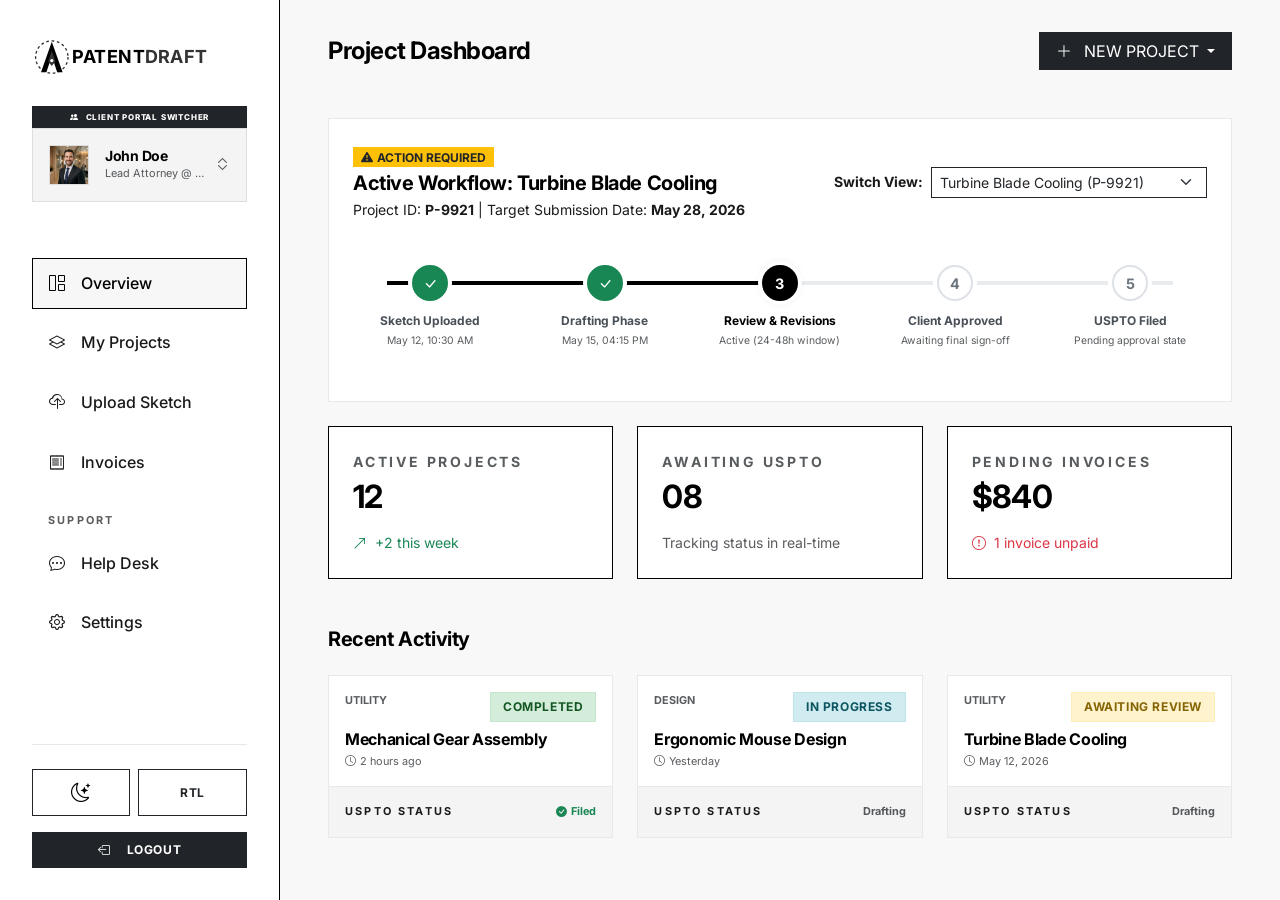
==== commit e01331c8: "clientcorrections1" ====
--- a/dashboard.html
+++ b/dashboard.html
@@ -49,14 +49,53 @@
                 </a>
             </div>
 
-            <div
-                class="user-info d-flex align-items-center gap-3 p-3 bg-light border border-dark border-opacity-10 mb-4">
-                <div class="avatar bg-dark text-white rounded-0 d-flex align-items-center justify-content-center fw-bold"
-                    style="width: 40px; height: 40px;">JD</div>
-                <div>
-                    <h6 class="mb-0 fw-bold small">John Doe</h6>
-                    <p class="mb-0 x-small text-muted">Lead Attorney</p>
-                </div>
+            <!-- Interactive Demo Session Switcher Label -->
+            <div class="session-switcher-header text-center bg-dark text-white p-1 rounded-0" style="font-size: 8px; font-weight: 800; letter-spacing: 0.8px; text-transform: uppercase;">
+                <i class="bi bi-people-fill me-1"></i> Client Portal Switcher
+            </div>
+            <div class="dropdown mb-4">
+                <div class="user-info d-flex align-items-center justify-content-between p-3 bg-light border border-dark border-opacity-10 dropdown-toggle cursor-pointer" 
+                    id="clientProfileSwitcher" data-bs-toggle="dropdown" aria-expanded="false" style="cursor: pointer; min-width: 0;">
+                    <div class="d-flex align-items-center gap-3" style="min-width: 0; width: 100%;">
+                        <img src="assets/img/avatar-john-doe.png" alt="JD" class="avatar rounded-0 flex-shrink-0 border border-dark border-opacity-10"
+                            id="profile-avatar-img" style="width: 40px; height: 40px; object-fit: cover;">
+                        <div style="min-width: 0; flex-grow: 1;">
+                            <h6 class="mb-0 fw-bold small text-truncate" id="profile-display-name">John Doe</h6>
+                            <p class="mb-0 x-small text-muted text-truncate" id="profile-display-role" title="Lead Attorney @ Helix Patent Law">Lead Attorney @ Helix Patent Law</p>
+                        </div>
+                    </div>
+                    <i class="bi bi-chevron-expand text-muted ms-2 flex-shrink-0"></i>
+                </div>
+                <ul class="dropdown-menu w-100 rounded-0 border-dark shadow-sm py-0" aria-labelledby="clientProfileSwitcher" style="font-size: 0.82rem;">
+                    <li><h6 class="dropdown-header text-uppercase tracking-wider small fw-bold text-dark px-3 py-2 bg-light border-bottom border-dark border-opacity-10 mb-1">Select Client Session</h6></li>
+                    <li><a class="dropdown-item py-2 px-3 client-switch-btn active" href="#" data-client="john-doe">
+                        <div class="d-flex align-items-center gap-2">
+                            <img src="assets/img/avatar-john-doe.png" alt="JD" class="avatar rounded-0 flex-shrink-0 border border-dark border-opacity-10" style="width: 28px; height: 28px; object-fit: cover;">
+                            <div>
+                                <strong class="d-block text-dark mb-0">John Doe</strong>
+                                <span class="x-small text-muted" style="font-size: 10px;">Lead Attorney @ Helix Law</span>
+                            </div>
+                        </div>
+                    </a></li>
+                    <li><a class="dropdown-item py-2 px-3 client-switch-btn" href="#" data-client="sarah-jenkins">
+                        <div class="d-flex align-items-center gap-2">
+                            <img src="assets/img/avatar-sarah-jenkins.png" alt="SJ" class="avatar rounded-0 flex-shrink-0 border border-dark border-opacity-10" style="width: 28px; height: 28px; object-fit: cover;">
+                            <div>
+                                <strong class="d-block text-dark mb-0">Sarah Jenkins</strong>
+                                <span class="x-small text-muted" style="font-size: 10px;">VP of R&D @ Tesla Motors</span>
+                            </div>
+                        </div>
+                    </a></li>
+                    <li><a class="dropdown-item py-2 px-3 client-switch-btn" href="#" data-client="david-wang">
+                        <div class="d-flex align-items-center gap-2">
+                            <img src="assets/img/avatar-david-wang.png" alt="DW" class="avatar rounded-0 flex-shrink-0 border border-dark border-opacity-10" style="width: 28px; height: 28px; object-fit: cover;">
+                            <div>
+                                <strong class="d-block text-dark mb-0">David Wang</strong>
+                                <span class="x-small text-muted" style="font-size: 10px;">Lead Inventor @ BioTech Labs</span>
+                            </div>
+                        </div>
+                    </a></li>
+                </ul>
             </div>
 
             <ul class="sidebar-nav">
@@ -133,7 +172,7 @@
                             <li>
                                 <hr class="dropdown-divider">
                             </li>
-                            <li><a class="dropdown-item" href="#">Custom Request</a></li>
+                            <li><a class="dropdown-item" href="#" data-tab="upload">Custom Request</a></li>
                         </ul>
                     </div>
                 </div>
@@ -141,11 +180,63 @@
 
             <!-- Overview Tab -->
             <div id="overview" class="dashboard-tab">
+                <!-- Live Project Selector & Timeline -->
+                <div class="stat-card p-4 mb-4 border border-dark border-opacity-10 rounded-0">
+                    <div class="d-flex flex-column flex-md-row justify-content-between align-items-md-center gap-3 mb-4">
+                        <div>
+                            <span class="badge bg-warning text-dark rounded-0 px-2 py-1 text-uppercase fw-bold mb-1"><i class="bi bi-exclamation-triangle-fill me-1"></i>Action Required</span>
+                            <h5 class="fw-bold mb-1">Active Workflow: Turbine Blade Cooling</h5>
+                            <p class="text-secondary small mb-0">Project ID: <strong id="active-project-id">P-9921</strong> | Target Submission Date: <strong>May 28, 2026</strong></p>
+                        </div>
+                        <div class="d-flex align-items-center gap-2">
+                            <span class="small text-secondary fw-bold text-nowrap">Switch View:</span>
+                            <select class="form-select form-select-sm rounded-0 border-dark" id="timeline-project-selector" style="min-width: 220px;">
+                                <option value="P-9921">Turbine Blade Cooling (P-9921)</option>
+                                <option value="P-9922">Ergonomic Mouse Design (P-9922)</option>
+                            </select>
+                        </div>
+                    </div>
+
+                    <!-- Horizontal Stepper -->
+                    <div class="workflow-stepper-wrapper mb-2">
+                        <div class="workflow-progress-bar">
+                            <div class="workflow-progress-line" id="workflow-progress-line" style="width: 50%;"></div>
+                        </div>
+                        <div class="workflow-steps">
+                            <div class="workflow-step completed" data-step="1">
+                                <div class="step-num"><i class="bi bi-check"></i></div>
+                                <div class="step-label">Sketch Uploaded</div>
+                                <div class="step-date small text-muted">May 12, 10:30 AM</div>
+                            </div>
+                            <div class="workflow-step completed" data-step="2">
+                                <div class="step-num"><i class="bi bi-check"></i></div>
+                                <div class="step-label">Drafting Phase</div>
+                                <div class="step-date small text-muted">May 15, 04:15 PM</div>
+                            </div>
+                            <div class="workflow-step active" data-step="3" id="timeline-step-3">
+                                <div class="step-num">3</div>
+                                <div class="step-label" id="timeline-step-label-3">Review & Revisions</div>
+                                <div class="step-date small text-muted" id="timeline-step-date-3">Active (24-48h window)</div>
+                            </div>
+                            <div class="workflow-step" data-step="4" id="timeline-step-4">
+                                <div class="step-num">4</div>
+                                <div class="step-label">Client Approved</div>
+                                <div class="step-date small text-muted">Awaiting final sign-off</div>
+                            </div>
+                            <div class="workflow-step" data-step="5" id="timeline-step-5">
+                                <div class="step-num">5</div>
+                                <div class="step-label">USPTO Filed</div>
+                                <div class="step-date small text-muted">Pending approval state</div>
+                            </div>
+                        </div>
+                    </div>
+                </div>
+
                 <div class="row g-4 mb-5">
                     <div class="col-md-4">
                         <div class="stat-card">
                             <p class="text-muted small text-uppercase fw-bold tracking-widest mb-1">Active Projects</p>
-                            <h2 class="fw-bold mb-0">12</h2>
+                            <h2 class="fw-bold mb-0" id="stat-active-projects">12</h2>
                             <div class="mt-3 small text-success">
                                 <i class="bi bi-arrow-up-right me-1"></i> +2 this week
                             </div>
@@ -154,7 +245,7 @@
                     <div class="col-md-4">
                         <div class="stat-card">
                             <p class="text-muted small text-uppercase fw-bold tracking-widest mb-1">Awaiting USPTO</p>
-                            <h2 class="fw-bold mb-0">08</h2>
+                            <h2 class="fw-bold mb-0" id="stat-awaiting-uspto">08</h2>
                             <div class="mt-3 small text-muted">
                                 Tracking status in real-time
                             </div>
@@ -163,19 +254,19 @@
                     <div class="col-md-4">
                         <div class="stat-card">
                             <p class="text-muted small text-uppercase fw-bold tracking-widest mb-1">Pending Invoices</p>
-                            <h2 class="fw-bold mb-0">$1,240</h2>
-                            <div class="mt-3 small text-danger">
-                                <i class="bi bi-exclamation-circle me-1"></i> 1 overdue
+                            <h2 class="fw-bold mb-0" id="stat-pending-invoices">$840</h2>
+                            <div class="mt-3 small text-danger" id="stat-overdue-warning">
+                                <i class="bi bi-exclamation-circle me-1"></i> 1 invoice unpaid
                             </div>
                         </div>
                     </div>
                 </div>
 
                 <h5 class="fw-bold mb-4">Recent Activity</h5>
-                <div class="row g-4">
+                <div class="row g-4" id="recent-activity-container">
                     <!-- Activity Card 1 -->
                     <div class="col-md-6 col-xl-4">
-                        <div class="stat-card p-0 overflow-hidden">
+                        <div class="stat-card p-0 overflow-hidden border border-dark border-opacity-10 rounded-0">
                             <div class="p-3 border-bottom border-dark border-opacity-10">
                                 <div class="d-flex justify-content-between align-items-start mb-2">
                                     <span class="x-small text-muted text-uppercase fw-bold">Utility</span>
@@ -186,7 +277,7 @@
                             </div>
                             <div class="p-3 bg-light">
                                 <div class="d-flex justify-content-between align-items-center">
-                                    <span class="x-small fw-bold text-uppercase tracking-widest">USPTO Status</span>
+                                    <span class="x-small fw-bold text-uppercase tracking-widest text-secondary">USPTO Status</span>
                                     <span class="text-success x-small fw-bold"><i class="bi bi-check-circle-fill me-1"></i>Filed</span>
                                 </div>
                             </div>
@@ -194,7 +285,7 @@
                     </div>
                     <!-- Activity Card 2 -->
                     <div class="col-md-6 col-xl-4">
-                        <div class="stat-card p-0 overflow-hidden">
+                        <div class="stat-card p-0 overflow-hidden border border-dark border-opacity-10 rounded-0">
                             <div class="p-3 border-bottom border-dark border-opacity-10">
                                 <div class="d-flex justify-content-between align-items-start mb-2">
                                     <span class="x-small text-muted text-uppercase fw-bold">Design</span>
@@ -205,7 +296,7 @@
                             </div>
                             <div class="p-3 bg-light">
                                 <div class="d-flex justify-content-between align-items-center">
-                                    <span class="x-small fw-bold text-uppercase tracking-widest">USPTO Status</span>
+                                    <span class="x-small fw-bold text-uppercase tracking-widest text-secondary">USPTO Status</span>
                                     <span class="text-muted x-small fw-bold">Drafting</span>
                                 </div>
                             </div>
@@ -213,19 +304,19 @@
                     </div>
                     <!-- Activity Card 3 -->
                     <div class="col-md-6 col-xl-4">
-                        <div class="stat-card p-0 overflow-hidden">
+                        <div class="stat-card p-0 overflow-hidden border border-dark border-opacity-10 rounded-0">
                             <div class="p-3 border-bottom border-dark border-opacity-10">
                                 <div class="d-flex justify-content-between align-items-start mb-2">
                                     <span class="x-small text-muted text-uppercase fw-bold">Utility</span>
-                                    <span class="status-badge status-pending">Awaiting Review</span>
-                                </div>
-                                <h6 class="fw-bold mb-1">Solar Array Logic</h6>
-                                <p class="x-small text-muted mb-0"><i class="bi bi-clock me-1"></i>May 5, 2026</p>
+                                    <span class="status-badge status-pending" id="activity-badge-turbine">Awaiting Review</span>
+                                </div>
+                                <h6 class="fw-bold mb-1">Turbine Blade Cooling</h6>
+                                <p class="x-small text-muted mb-0"><i class="bi bi-clock me-1"></i>May 12, 2026</p>
                             </div>
                             <div class="p-3 bg-light">
                                 <div class="d-flex justify-content-between align-items-center">
-                                    <span class="x-small fw-bold text-uppercase tracking-widest">USPTO Status</span>
-                                    <span class="text-muted x-small fw-bold">-</span>
+                                    <span class="x-small fw-bold text-uppercase tracking-widest text-secondary">USPTO Status</span>
+                                    <span class="text-muted x-small fw-bold" id="activity-uspto-turbine">Drafting</span>
                                 </div>
                             </div>
                         </div>
@@ -235,44 +326,269 @@
 
             <!-- My Projects Tab (Initially Hidden) -->
             <div id="projects" class="dashboard-tab d-none">
-                <div class="d-flex justify-content-between align-items-end mb-4">
+                <div class="d-flex flex-column flex-md-row justify-content-between align-items-md-end gap-3 mb-4">
                     <div>
-                        <h5 class="fw-bold mb-1">Project Portfolio</h5>
-                        <p class="text-secondary small mb-0">Manage and track all your patent illustrations.</p>
-                    </div>
-                    <div class="d-flex gap-2">
-                        <input type="text" class="form-control rounded-0 border-dark py-2"
-                            placeholder="Search projects...">
-                        <button class="btn btn-outline-dark rounded-0 px-3"><i class="bi bi-filter"></i></button>
-                    </div>
-                </div>
-                <div class="row g-4">
-                    <!-- Project Card 1 -->
-                    <div class="col-md-6 col-xl-4">
-                        <div class="stat-card p-0 overflow-hidden">
+                        <h5 class="fw-bold mb-1">Project Portfolio Workspace</h5>
+                        <p class="text-secondary small mb-0">Select an active project below to open the live figures, review technical revisions, and sign off.</p>
+                    </div>
+                    <div class="d-flex gap-2 align-self-start align-self-md-auto w-100 w-md-auto" style="max-width: 360px;">
+                        <input type="text" class="form-control rounded-0 border-dark py-2" id="project-search-input"
+                            placeholder="Search projects by ID, name...">
+                        <button class="btn btn-dark rounded-0 px-3" id="project-search-btn"><i class="bi bi-search"></i></button>
+                    </div>
+                </div>
+
+                <!-- Projects Quick Selector Grid -->
+                <div class="row g-3 mb-5" id="projects-grid-list">
+                    <!-- Project 1 Card -->
+                    <div class="col-md-6 col-xl-4 project-nav-card" data-project-id="P-9921">
+                        <div class="stat-card p-0 overflow-hidden border border-dark border-opacity-10 rounded-0 cursor-pointer active-project-card" id="project-card-P-9921">
                             <div class="p-3 border-bottom border-dark border-opacity-10">
                                 <div class="d-flex justify-content-between align-items-start mb-2">
-                                    <span class="x-small text-muted">ID: P-9921</span>
-                                    <span class="status-badge status-completed">Ready</span>
+                                    <span class="x-small text-muted fw-bold">ID: P-9921</span>
+                                    <span class="status-badge status-progress" id="project-badge-P-9921">Revisions Open</span>
                                 </div>
                                 <h6 class="fw-bold mb-1">Turbine Blade Cooling</h6>
-                                <p class="x-small text-secondary mb-0">Utility Patent | 8 Figures</p>
-                            </div>
-                            <div class="p-3 bg-light">
-                                <div class="d-flex justify-content-between align-items-center mb-3">
-                                    <span class="x-small fw-bold">USPTO COMPLIANCE</span>
-                                    <span class="text-success x-small"><i class="bi bi-shield-check"></i>
-                                        Verified</span>
-                                </div>
+                                <p class="x-small text-secondary mb-0">Utility Patent | 4 Active Figures</p>
+                            </div>
+                            <div class="p-3 bg-light d-flex justify-content-between align-items-center">
+                                <span class="x-small fw-bold"><i class="bi bi-clock me-1"></i>3-Day standard</span>
+                                <span class="text-dark x-small fw-bold">VIEW WORKSPACE <i class="bi bi-arrow-right ms-1"></i></span>
+                            </div>
+                        </div>
+                    </div>
+                    <!-- Project 2 Card -->
+                    <div class="col-md-6 col-xl-4 project-nav-card" data-project-id="P-9922">
+                        <div class="stat-card p-0 overflow-hidden border border-dark border-opacity-10 rounded-0 cursor-pointer" id="project-card-P-9922">
+                            <div class="p-3 border-bottom border-dark border-opacity-10">
+                                <div class="d-flex justify-content-between align-items-start mb-2">
+                                    <span class="x-small text-muted fw-bold">ID: P-9922</span>
+                                    <span class="status-badge status-completed" id="project-badge-P-9922">Client Approved</span>
+                                </div>
+                                <h6 class="fw-bold mb-1">Ergonomic Mouse Design</h6>
+                                <p class="x-small text-secondary mb-0">Design Patent | 3 Active Figures</p>
+                            </div>
+                            <div class="p-3 bg-light d-flex justify-content-between align-items-center">
+                                <span class="x-small fw-bold"><i class="bi bi-clock me-1"></i>24h Express</span>
+                                <span class="text-dark x-small fw-bold">VIEW WORKSPACE <i class="bi bi-arrow-right ms-1"></i></span>
+                            </div>
+                        </div>
+                    </div>
+                </div>
+
+                <!-- Interactive Figures Workspace -->
+                <div class="border border-dark border-opacity-10 p-4 bg-white mb-5 rounded-0 shadow-sm">
+                    <div class="d-flex flex-column flex-lg-row justify-content-between align-items-lg-center gap-3 border-bottom border-dark border-opacity-10 pb-3 mb-4">
+                        <div>
+                            <span class="x-small text-muted text-uppercase fw-bold tracking-widest d-block mb-1">Interactive Figures Workspace</span>
+                            <h4 class="fw-bold mb-1 text-dark" id="workspace-project-title">Turbine Blade Cooling (P-9921)</h4>
+                            <p class="text-secondary small mb-0"><i class="bi bi-shield-check text-dark me-1"></i>USPTO 37 CFR § 1.84 Compliance: Checked & Audited</p>
+                        </div>
+                        <div class="d-flex gap-2">
+                            <button class="btn btn-outline-dark rounded-0 fw-bold btn-sm" id="btn-request-full-revisions"><i class="bi bi-chat-left-text me-2"></i>Global Revisions</button>
+                            <button class="btn btn-dark rounded-0 fw-bold btn-sm" id="btn-approve-project-drawings"><i class="bi bi-check-lg me-2"></i>Approve All Figures</button>
+                        </div>
+                    </div>
+
+                    <!-- Figures Grid -->
+                    <div class="row g-4" id="figures-grid-container">
+                        <!-- Figure 1 -->
+                        <div class="col-md-6 col-xl-3" id="figure-card-1">
+                            <div class="figure-review-card border border-dark border-opacity-10 bg-light p-3 position-relative transition-all h-100">
+                                <div class="d-flex justify-content-between align-items-center mb-2">
+                                    <span class="fw-bold text-dark small">Figure 1.1</span>
+                                    <span class="status-badge status-completed x-small px-2 py-0" id="figure-badge-1">Approved</span>
+                                </div>
+                                <div class="figure-thumbnail bg-white border border-dark border-opacity-10 p-3 text-center mb-3 cursor-pointer" onclick="openLightbox('figure-1.1')">
+                                    <!-- High fidelity SVG technical drawing -->
+                                    <svg viewBox="0 0 100 80" class="img-fluid" style="max-height: 140px;">
+                                        <rect x="5" y="5" width="90" height="70" fill="none" stroke="#111" stroke-width="0.5" stroke-dasharray="1,1"/>
+                                        <!-- Axis assembly drawing -->
+                                        <line x1="50" y1="10" x2="50" y2="70" stroke="#111" stroke-width="0.3" stroke-dasharray="3,2"/>
+                                        <ellipse cx="50" cy="40" rx="25" ry="12" fill="none" stroke="#111" stroke-width="0.8"/>
+                                        <ellipse cx="50" cy="40" rx="18" ry="8" fill="none" stroke="#111" stroke-width="0.5"/>
+                                        <ellipse cx="50" cy="40" rx="6" ry="3" fill="none" stroke="#111" stroke-width="0.8"/>
+                                        <line x1="25" y1="40" x2="75" y2="40" stroke="#111" stroke-width="0.3"/>
+                                        <!-- Bubbles -->
+                                        <circle cx="28" cy="20" r="3.5" fill="#fff" stroke="#111" stroke-width="0.5"/>
+                                        <text x="28" y="21.5" font-size="4" font-family="sans-serif" text-anchor="middle" font-weight="bold">10</text>
+                                        <line x1="28" y1="23.5" x2="40" y2="34" stroke="#111" stroke-width="0.4"/>
+                                        
+                                        <circle cx="72" cy="62" r="3.5" fill="#fff" stroke="#111" stroke-width="0.5"/>
+                                        <text x="72" y="63.5" font-size="4" font-family="sans-serif" text-anchor="middle" font-weight="bold">12</text>
+                                        <line x1="72" y1="58.5" x2="60" y2="44" stroke="#111" stroke-width="0.4"/>
+                                    </svg>
+                                </div>
+                                <h6 class="fw-bold text-dark mb-1 small text-truncate">Isometric Housing View</h6>
+                                <p class="x-small text-secondary mb-3">Tangential Surface Shading | Lettering size 3.2mm</p>
                                 <div class="d-flex gap-2">
-                                    <button class="btn btn-dark btn-sm w-100 rounded-0 fw-bold">VIEW FILES</button>
-                                    <button class="btn btn-outline-dark btn-sm rounded-0"><i
-                                            class="bi bi-three-dots"></i></button>
-                                </div>
-                            </div>
-                        </div>
-                    </div>
-                    <!-- More cards would go here -->
+                                    <button class="btn btn-outline-dark btn-xs w-100 rounded-0 x-small py-1" onclick="openLightbox('figure-1.1')"><i class="bi bi-zoom-in me-1"></i>Zoom</button>
+                                    <button class="btn btn-outline-dark btn-xs w-100 rounded-0 x-small py-1" onclick="triggerFigureRevision(1)"><i class="bi bi-pencil-square me-1"></i>Revise</button>
+                                </div>
+                            </div>
+                        </div>
+
+                        <!-- Figure 2 -->
+                        <div class="col-md-6 col-xl-3" id="figure-card-2">
+                            <div class="figure-review-card border border-dark border-opacity-10 bg-light p-3 position-relative transition-all h-100">
+                                <div class="d-flex justify-content-between align-items-center mb-2">
+                                    <span class="fw-bold text-dark small">Figure 1.2</span>
+                                    <span class="status-badge status-progress x-small px-2 py-0" id="figure-badge-2">Awaiting Approval</span>
+                                </div>
+                                <div class="figure-thumbnail bg-white border border-dark border-opacity-10 p-3 text-center mb-3 cursor-pointer" onclick="openLightbox('figure-1.2')">
+                                    <svg viewBox="0 0 100 80" class="img-fluid" style="max-height: 140px;">
+                                        <rect x="5" y="5" width="90" height="70" fill="none" stroke="#111" stroke-width="0.5" stroke-dasharray="1,1"/>
+                                        <!-- Hatching lines for cutaway cross-section -->
+                                        <path d="M 25,20 L 75,20 L 75,60 L 25,60 Z" fill="none" stroke="#111" stroke-width="0.8"/>
+                                        <path d="M 35,20 L 65,20 L 65,40 L 35,40 Z" fill="none" stroke="#111" stroke-width="0.6"/>
+                                        <!-- Section lines -->
+                                        <line x1="25" y1="20" x2="30" y2="15" stroke="#111" stroke-width="0.3"/>
+                                        <line x1="30" y1="20" x2="35" y2="15" stroke="#111" stroke-width="0.3"/>
+                                        <line x1="35" y1="20" x2="40" y2="15" stroke="#111" stroke-width="0.3"/>
+                                        <line x1="40" y1="20" x2="45" y2="15" stroke="#111" stroke-width="0.3"/>
+                                        <line x1="45" y1="20" x2="50" y2="15" stroke="#111" stroke-width="0.3"/>
+                                        <line x1="55" y1="20" x2="60" y2="15" stroke="#111" stroke-width="0.3"/>
+                                        <line x1="60" y1="20" x2="65" y2="15" stroke="#111" stroke-width="0.3"/>
+                                        <line x1="65" y1="20" x2="70" y2="15" stroke="#111" stroke-width="0.3"/>
+                                        <!-- Center axis -->
+                                        <line x1="50" y1="8" x2="50" y2="72" stroke="#111" stroke-width="0.4" stroke-dasharray="6,2,1,2"/>
+                                        <!-- Bubbles -->
+                                        <circle cx="16" cy="18" r="3.5" fill="#fff" stroke="#111" stroke-width="0.5"/>
+                                        <text x="16" y="19.5" font-size="4" font-family="sans-serif" text-anchor="middle" font-weight="bold">24</text>
+                                        <line x1="16" y1="21.5" x2="25" y2="35" stroke="#111" stroke-width="0.4"/>
+                                    </svg>
+                                </div>
+                                <h6 class="fw-bold text-dark mb-1 small text-truncate">Cross-Sectional Cutaway</h6>
+                                <p class="x-small text-secondary mb-3">Section A-A Assembly | Correct Hatching Lines</p>
+                                <div class="d-flex gap-2">
+                                    <button class="btn btn-outline-dark btn-xs w-100 rounded-0 x-small py-1" onclick="openLightbox('figure-1.2')"><i class="bi bi-zoom-in me-1"></i>Zoom</button>
+                                    <button class="btn btn-outline-dark btn-xs w-100 rounded-0 x-small py-1" onclick="triggerFigureRevision(2)"><i class="bi bi-pencil-square me-1"></i>Revise</button>
+                                </div>
+                            </div>
+                        </div>
+
+                        <!-- Figure 3 -->
+                        <div class="col-md-6 col-xl-3" id="figure-card-3">
+                            <div class="figure-review-card border border-dark border-opacity-10 bg-light p-3 position-relative transition-all h-100">
+                                <div class="d-flex justify-content-between align-items-center mb-2">
+                                    <span class="fw-bold text-dark small">Figure 1.3</span>
+                                    <span class="status-badge status-pending x-small px-2 py-0" id="figure-badge-3">Pending Revision</span>
+                                </div>
+                                <div class="figure-thumbnail bg-white border border-dark border-opacity-10 p-3 text-center mb-3 cursor-pointer" onclick="openLightbox('figure-1.3')">
+                                    <svg viewBox="0 0 100 80" class="img-fluid" style="max-height: 140px;">
+                                        <rect x="5" y="5" width="90" height="70" fill="none" stroke="#111" stroke-width="0.5" stroke-dasharray="1,1"/>
+                                        <!-- Exploded view assembly lines -->
+                                        <rect x="15" y="30" width="12" height="20" fill="none" stroke="#111" stroke-width="0.7"/>
+                                        <line x1="27" y1="40" x2="43" y2="40" stroke="#111" stroke-width="0.4" stroke-dasharray="3,3"/>
+                                        <circle cx="48" cy="40" r="5" fill="none" stroke="#111" stroke-width="0.7"/>
+                                        <line x1="53" y1="40" x2="69" y2="40" stroke="#111" stroke-width="0.4" stroke-dasharray="3,3"/>
+                                        <polygon points="69,30 83,40 69,50" fill="none" stroke="#111" stroke-width="0.7"/>
+                                        <!-- Assembly axes -->
+                                        <line x1="10" y1="40" x2="90" y2="40" stroke="#111" stroke-width="0.2" stroke-dasharray="8,2"/>
+                                        <!-- Bubbles -->
+                                        <circle cx="48" cy="18" r="3.5" fill="#fff" stroke="#111" stroke-width="0.5"/>
+                                        <text x="48" y="19.5" font-size="4" font-family="sans-serif" text-anchor="middle" font-weight="bold">32</text>
+                                        <line x1="48" y1="21.5" x2="48" y2="35" stroke="#111" stroke-width="0.4"/>
+                                    </svg>
+                                </div>
+                                <h6 class="fw-bold text-dark mb-1 small text-truncate">Exploded Assembly Flow</h6>
+                                <p class="x-small text-secondary mb-3">Operability Axes | Assembly Order 37 CFR § 1.84</p>
+                                <div class="d-flex gap-2">
+                                    <button class="btn btn-outline-dark btn-xs w-100 rounded-0 x-small py-1" onclick="openLightbox('figure-1.3')"><i class="bi bi-zoom-in me-1"></i>Zoom</button>
+                                    <button class="btn btn-outline-dark btn-xs w-100 rounded-0 x-small py-1" onclick="triggerFigureRevision(3)"><i class="bi bi-pencil-square me-1"></i>Revise</button>
+                                </div>
+                            </div>
+                        </div>
+
+                        <!-- Figure 4 -->
+                        <div class="col-md-6 col-xl-3" id="figure-card-4">
+                            <div class="figure-review-card border border-dark border-opacity-10 bg-light p-3 position-relative transition-all h-100">
+                                <div class="d-flex justify-content-between align-items-center mb-2">
+                                    <span class="fw-bold text-dark small">Figure 1.4</span>
+                                    <span class="status-badge status-progress x-small px-2 py-0" id="figure-badge-4">In Drafting</span>
+                                </div>
+                                <div class="figure-thumbnail bg-white border border-dark border-opacity-10 p-3 text-center mb-3 cursor-pointer" onclick="openLightbox('figure-1.4')">
+                                    <svg viewBox="0 0 100 80" class="img-fluid" style="max-height: 140px;">
+                                        <rect x="5" y="5" width="90" height="70" fill="none" stroke="#111" stroke-width="0.5" stroke-dasharray="1,1"/>
+                                        <!-- Mechanical rotor segments -->
+                                        <path d="M 50,15 C 30,15 20,30 20,50 L 80,50 C 80,30 70,15 50,15 Z" fill="none" stroke="#111" stroke-width="0.8"/>
+                                        <line x1="28" y1="50" x2="35" y2="35" stroke="#111" stroke-width="0.5"/>
+                                        <line x1="50" y1="50" x2="50" y2="30" stroke="#111" stroke-width="0.5"/>
+                                        <line x1="72" y1="50" x2="65" y2="35" stroke="#111" stroke-width="0.5"/>
+                                        <!-- Bubbles -->
+                                        <circle cx="85" cy="20" r="3.5" fill="#fff" stroke="#111" stroke-width="0.5"/>
+                                        <text x="85" y="21.5" font-size="4" font-family="sans-serif" text-anchor="middle" font-weight="bold">40</text>
+                                        <line x1="85" y1="23.5" x2="72" y2="36" stroke="#111" stroke-width="0.4"/>
+                                    </svg>
+                                </div>
+                                <h6 class="fw-bold text-dark mb-1 small text-truncate">Detailed Blade Rotor</h6>
+                                <p class="x-small text-secondary mb-3">Enlarged Fragment Detail | Shading curves</p>
+                                <div class="d-flex gap-2">
+                                    <button class="btn btn-outline-dark btn-xs w-100 rounded-0 x-small py-1" onclick="openLightbox('figure-1.4')"><i class="bi bi-zoom-in me-1"></i>Zoom</button>
+                                    <button class="btn btn-outline-dark btn-xs w-100 rounded-0 x-small py-1" onclick="triggerFigureRevision(4)"><i class="bi bi-pencil-square me-1"></i>Revise</button>
+                                </div>
+                            </div>
+                        </div>
+                    </div>
+
+                    <!-- Figure Approvals Timeline & Logs -->
+                    <div class="row g-4 mt-4">
+                        <div class="col-lg-7">
+                            <div class="bg-light p-4 border border-dark border-opacity-10 rounded-0 h-100">
+                                <h6 class="fw-bold text-dark mb-3"><i class="bi bi-clock-history me-2"></i>Workspace Timeline Log</h6>
+                                <div class="workspace-log-list" id="workspace-log-timeline">
+                                    <div class="log-entry d-flex gap-3 mb-3 border-bottom border-dark border-opacity-5 pb-2">
+                                        <div class="log-icon text-success"><i class="bi bi-check-circle-fill"></i></div>
+                                        <div>
+                                            <p class="mb-0 text-dark small"><strong>Figure 1.1: Isometric Housing View</strong> approved by Client.</p>
+                                            <span class="x-small text-muted">May 16, 2026 - 11:22 AM</span>
+                                        </div>
+                                    </div>
+                                    <div class="log-entry d-flex gap-3 mb-3 border-bottom border-dark border-opacity-5 pb-2">
+                                        <div class="log-icon text-warning"><i class="bi bi-arrow-repeat"></i></div>
+                                        <div>
+                                            <p class="mb-0 text-dark small"><strong>Figure 1.3: Exploded Assembly Flow</strong> marked as <em>Pending Revision</em>. Adjusting placement alignment vectors along operational assembly axis 14.</p>
+                                            <span class="x-small text-muted">May 15, 2026 - 02:40 PM</span>
+                                        </div>
+                                    </div>
+                                    <div class="log-entry d-flex gap-3 pb-2">
+                                        <div class="log-icon text-dark"><i class="bi bi-pencil-fill"></i></div>
+                                        <div>
+                                            <p class="mb-0 text-dark small">Professional Drafting team uploaded initial drawing set drafts.</p>
+                                            <span class="x-small text-muted">May 15, 2026 - 10:15 AM</span>
+                                        </div>
+                                    </div>
+                                </div>
+                            </div>
+                        </div>
+                        <div class="col-lg-5">
+                            <div class="bg-light p-4 border border-dark border-opacity-10 rounded-0 h-100">
+                                <h6 class="fw-bold text-dark mb-3"><i class="bi bi-clipboard-check me-2"></i>37 CFR § 1.84 Compliance Checklist</h6>
+                                <div class="compliance-items small">
+                                    <div class="d-flex justify-content-between align-items-center mb-2 border-bottom border-dark border-opacity-5 pb-2">
+                                        <span class="text-secondary">Standard A4 / Letter Dimensions</span>
+                                        <span class="badge bg-success rounded-0 px-2 py-1"><i class="bi bi-shield-check me-1"></i>Compliant</span>
+                                    </div>
+                                    <div class="d-flex justify-content-between align-items-center mb-2 border-bottom border-dark border-opacity-5 pb-2">
+                                        <span class="text-secondary">Line Weight Standards (Outlines thick/thin)</span>
+                                        <span class="badge bg-success rounded-0 px-2 py-1"><i class="bi bi-shield-check me-1"></i>Compliant</span>
+                                    </div>
+                                    <div class="d-flex justify-content-between align-items-center mb-2 border-bottom border-dark border-opacity-5 pb-2">
+                                        <span class="text-secondary">Reference Lettering (Min height 3.2mm)</span>
+                                        <span class="badge bg-success rounded-0 px-2 py-1"><i class="bi bi-shield-check me-1"></i>Compliant</span>
+                                    </div>
+                                    <div class="d-flex justify-content-between align-items-center mb-2 border-bottom border-dark border-opacity-5 pb-2">
+                                        <span class="text-secondary">Tangential Perspective Shading</span>
+                                        <span class="badge bg-success rounded-0 px-2 py-1"><i class="bi bi-shield-check me-1"></i>Compliant</span>
+                                    </div>
+                                    <div class="d-flex justify-content-between align-items-center">
+                                        <span class="text-secondary">Correct assembly exploded axes</span>
+                                        <span class="badge bg-warning text-dark rounded-0 px-2 py-1"><i class="bi bi-exclamation-circle me-1"></i>Checking Revisions</span>
+                                    </div>
+                                </div>
+                            </div>
+                        </div>
+                    </div>
                 </div>
             </div>
 
@@ -280,47 +596,136 @@
             <div id="upload" class="dashboard-tab d-none">
                 <div class="row justify-content-center">
                     <div class="col-lg-8">
-                        <div class="bg-white p-5 border border-dark border-opacity-10 shadow-sm">
-                            <h5 class="fw-bold mb-1 text-center">Upload New Concept</h5>
-                            <p class="text-secondary small text-center mb-5">Upload your engineering sketches or photos
-                                for professional drafting.</p>
-
-                            <div class="upload-zone mb-4">
-                                <i class="bi bi-cloud-arrow-up display-4 text-dark mb-3"></i>
-                                <h6 class="fw-bold">Drag and drop files here</h6>
-                                <p class="text-muted small">Supported: PNG, JPG, PDF, DWG (Max 50MB)</p>
-                                <button class="btn btn-outline-dark btn-sm rounded-0 mt-3 px-4">BROWSE FILES</button>
-                            </div>
-
-                            <form>
-                                <div class="mb-3">
-                                    <label class="form-label fw-bold small text-uppercase tracking-widest">Project
-                                        Name</label>
-                                    <input type="text" class="form-control rounded-0 border-dark py-3"
-                                        placeholder="e.g. Smart Connector Assembly">
-                                </div>
-                                <div class="row g-3 mb-4">
-                                    <div class="col-md-6">
-                                        <label class="form-label fw-bold small text-uppercase tracking-widest">Patent
-                                            Type</label>
-                                        <select class="form-select rounded-0 border-dark py-3">
-                                            <option>Utility Patent</option>
-                                            <option>Design Patent</option>
-                                            <option>Technical Art</option>
-                                        </select>
-                                    </div>
-                                    <div class="col-md-6">
-                                        <label
-                                            class="form-label fw-bold small text-uppercase tracking-widest">Turnaround</label>
-                                        <select class="form-select rounded-0 border-dark py-3">
-                                            <option>Standard (48-72h)</option>
-                                            <option>Express (24h)</option>
-                                            <option>Rush (Next Day)</option>
-                                        </select>
-                                    </div>
-                                </div>
-                                <button type="submit" class="btn btn-dark w-100 py-3 rounded-0 fw-bold">INITIATE
-                                    DRAFTING REQUEST</button>
+                        <div class="bg-white p-5 border border-dark border-opacity-10 shadow-sm rounded-0">
+                            <!-- Milestone indicators -->
+                            <div class="upload-milestones-wrapper mb-5">
+                                <div class="upload-milestone-bar">
+                                    <div class="upload-milestone-progress" id="wizard-progress-bar" style="width: 0%;"></div>
+                                </div>
+                                <div class="upload-milestones d-flex justify-content-between">
+                                    <div class="upload-milestone active" id="milestone-1" data-step="1">
+                                        <div class="milestone-dot">1</div>
+                                        <span class="milestone-label small fw-bold">Project Details</span>
+                                    </div>
+                                    <div class="upload-milestone" id="milestone-2" data-step="2">
+                                        <div class="milestone-dot">2</div>
+                                        <span class="milestone-label small fw-bold">Sketches & Upload</span>
+                                    </div>
+                                    <div class="upload-milestone" id="milestone-3" data-step="3">
+                                        <div class="milestone-dot">3</div>
+                                        <span class="milestone-label small fw-bold">Priorities & Terms</span>
+                                    </div>
+                                </div>
+                            </div>
+
+                            <form id="project-upload-wizard" onsubmit="return false;">
+                                <!-- Wizard Step 1 -->
+                                <div class="wizard-pane active" id="wizard-step-1">
+                                    <h5 class="fw-bold mb-1 text-center">Step 1: Patent Scope & Metadata</h5>
+                                    <p class="text-secondary small text-center mb-4">Provide details regarding your utility, design, or specialized patent art requirements.</p>
+                                    
+                                    <div class="mb-4">
+                                        <label class="form-label fw-bold small text-uppercase tracking-widest text-dark">Patent Project Title</label>
+                                        <input type="text" class="form-control rounded-0 border-dark py-3" id="wizard-input-title"
+                                            placeholder="e.g. Smart Turbine Intake Assembly" required>
+                                    </div>
+                                    
+                                    <div class="row g-3 mb-4">
+                                        <div class="col-md-6">
+                                            <label class="form-label fw-bold small text-uppercase tracking-widest text-dark">Patent Category</label>
+                                            <select class="form-select rounded-0 border-dark py-3" id="wizard-input-type">
+                                                <option value="Utility">Utility Patent (Mechanical / Utility)</option>
+                                                <option value="Design">Design Patent (Visual Ornamentation)</option>
+                                                <option value="Conversion">Rough Conversion (CAD/Scans to Digital)</option>
+                                            </select>
+                                        </div>
+                                        <div class="col-md-6">
+                                            <label class="form-label fw-bold small text-uppercase tracking-widest text-dark">Estimated Figure Count</label>
+                                            <input type="number" class="form-control rounded-0 border-dark py-3" id="wizard-input-figures"
+                                                value="4" min="1" max="100" required>
+                                        </div>
+                                    </div>
+
+                                    <div class="d-flex justify-content-end mt-4">
+                                        <button type="button" class="btn btn-dark rounded-0 px-5 py-3 fw-bold" onclick="transitionWizard(1, 2)">Next Step <i class="bi bi-arrow-right ms-2"></i></button>
+                                    </div>
+                                </div>
+
+                                <!-- Wizard Step 2 -->
+                                <div class="wizard-pane d-none" id="wizard-step-2">
+                                    <h5 class="fw-bold mb-1 text-center">Step 2: Upload Rough Concept Materials</h5>
+                                    <p class="text-secondary small text-center mb-4">Drag sketches, CAD assets, design models, or photos into our secure technical repository.</p>
+                                    
+                                    <div class="upload-zone mb-4" id="wizard-dropzone" style="cursor: pointer;">
+                                        <i class="bi bi-cloud-arrow-up display-4 text-dark mb-3"></i>
+                                        <h6 class="fw-bold">Drag and drop raw engineering concepts here</h6>
+                                        <p class="text-muted small">Supports: PNG, JPG, PDF, STEP, DWG, DXF (Max 100MB)</p>
+                                        <button type="button" class="btn btn-outline-dark btn-sm rounded-0 mt-3 px-4" id="wizard-browse-trigger">BROWSE SECURE STORAGE</button>
+                                        <input type="file" class="d-none" id="wizard-real-file-input">
+                                    </div>
+
+                                    <!-- Upload Files Queue Grid -->
+                                    <div class="bg-light p-3 border border-dark border-opacity-10 rounded-0 mb-4 d-none" id="wizard-file-queue">
+                                        <h6 class="fw-bold text-dark mb-3 small"><i class="bi bi-file-earmark-arrow-up me-2"></i>Files Queue (Uploaded Successfully)</h6>
+                                        <div class="d-flex align-items-center justify-content-between p-2 bg-white border border-dark border-opacity-5 mb-2">
+                                            <div class="d-flex align-items-center gap-2">
+                                                <i class="bi bi-file-pdf-fill text-danger h5 mb-0"></i>
+                                                <div>
+                                                    <span class="small text-dark fw-bold d-block" id="uploaded-filename">turbine_assembly_sketch_v1.pdf</span>
+                                                    <span class="x-small text-muted" id="uploaded-filesize">6.2 MB</span>
+                                                </div>
+                                            </div>
+                                            <span class="text-success small fw-bold"><i class="bi bi-check-circle-fill me-1"></i>100% Uploaded</span>
+                                        </div>
+                                    </div>
+
+                                    <div class="d-flex justify-content-between mt-4">
+                                        <button type="button" class="btn btn-outline-dark rounded-0 px-4 py-3 fw-bold" onclick="transitionWizard(2, 1)"><i class="bi bi-arrow-left me-2"></i>Back</button>
+                                        <button type="button" class="btn btn-dark rounded-0 px-5 py-3 fw-bold" onclick="transitionWizard(2, 3)">Next Step <i class="bi bi-arrow-right ms-2"></i></button>
+                                    </div>
+                                </div>
+
+                                <!-- Wizard Step 3 -->
+                                <div class="wizard-pane d-none" id="wizard-step-3">
+                                    <h5 class="fw-bold mb-1 text-center">Step 3: Service Timelines & Legal Agreements</h5>
+                                    <p class="text-secondary small text-center mb-4">Set revision speeds, select technical drawing standards, and complete submission terms.</p>
+                                    
+                                    <div class="row g-3 mb-4">
+                                        <div class="col-md-6">
+                                            <label class="form-label fw-bold small text-uppercase tracking-widest text-dark">Turnaround Option</label>
+                                            <select class="form-select rounded-0 border-dark py-3" id="wizard-input-priority">
+                                                <option value="Standard (3-Day Delivery)">Standard (3-Day Delivery) - $85/figure</option>
+                                                <option value="Express (24-48h Revisions)">Express (24-48h Revisions) - $115/figure</option>
+                                                <option value="Priority (Next-Day Fast)">Priority (Next-Day Rush) - $145/figure</option>
+                                            </select>
+                                        </div>
+                                        <div class="col-md-6">
+                                            <label class="form-label fw-bold small text-uppercase tracking-widest text-dark">Target USPTO Filing Date</label>
+                                            <input type="date" class="form-control rounded-0 border-dark py-3" id="wizard-input-date" value="2026-05-28" required>
+                                        </div>
+                                    </div>
+
+                                    <div class="bg-light p-3 border border-dark border-opacity-10 mb-4 rounded-0">
+                                        <h6 class="fw-bold text-dark mb-3 small">CFR Standards & Compliance Attestations</h6>
+                                        <div class="form-check mb-2">
+                                            <input class="form-check-input rounded-0 border-dark" type="checkbox" id="check-attest-1" checked required>
+                                            <label class="form-check-label small text-secondary" for="check-attest-1">
+                                                Verify adherence to <strong>37 CFR § 1.84 guidelines</strong> (margins, black lines, letter sizing).
+                                            </label>
+                                        </div>
+                                        <div class="form-check">
+                                            <input class="form-check-input rounded-0 border-dark" type="checkbox" id="check-attest-2" checked required>
+                                            <label class="form-check-label small text-secondary" for="check-attest-2">
+                                                Acknowledge that rough hand-sketches submitted are technically decipherable.
+                                            </label>
+                                        </div>
+                                    </div>
+
+                                    <div class="d-flex justify-content-between mt-4">
+                                        <button type="button" class="btn btn-outline-dark rounded-0 px-4 py-3 fw-bold" onclick="transitionWizard(3, 2)"><i class="bi bi-arrow-left me-2"></i>Back</button>
+                                        <button type="button" class="btn btn-dark rounded-0 px-5 py-3 fw-bold" id="btn-submit-wizard-project" onclick="submitWizardForm()">INITIATE DRAFTING REQUEST <i class="bi bi-cloud-arrow-up ms-2"></i></button>
+                                    </div>
+                                </div>
                             </form>
                         </div>
                     </div>
@@ -329,25 +734,31 @@
 
             <!-- Invoices Tab (Initially Hidden) -->
             <div id="invoices" class="dashboard-tab d-none">
-                <h5 class="fw-bold mb-4">Billing & Invoices</h5>
+                <div class="d-flex justify-content-between align-items-center mb-4">
+                    <div>
+                        <h5 class="fw-bold mb-1">Billing & Invoices</h5>
+                        <p class="text-secondary small mb-0">Track flat-rate figure pricing, checkout active balances, and view transaction history.</p>
+                    </div>
+                    <span class="badge bg-dark text-white rounded-0 px-3 py-2 text-uppercase fw-bold" style="font-size: 0.75rem;">Flat $85 / FIG Standard Tier</span>
+                </div>
                 <div class="row g-4">
                     <!-- Invoice Card 1 -->
                     <div class="col-md-6 col-lg-4">
-                        <div class="stat-card p-0 overflow-hidden">
+                        <div class="stat-card p-0 overflow-hidden border border-dark border-opacity-10 rounded-0">
                             <div class="p-3 border-bottom border-dark border-opacity-10">
                                 <div class="d-flex justify-content-between align-items-start mb-2">
                                     <span class="x-small text-muted fw-bold">#INV-2026-001</span>
                                     <span class="status-badge status-completed">Paid</span>
                                 </div>
-                                <h6 class="fw-bold mb-1">Gear Assembly</h6>
-                                <p class="x-small text-muted mb-0">May 1, 2026</p>
+                                <h6 class="fw-bold mb-1">Gear Assembly Draft Set</h6>
+                                <p class="x-small text-muted mb-0">Issued: May 1, 2026</p>
                             </div>
                             <div class="p-3 bg-light d-flex justify-content-between align-items-center">
                                 <div>
-                                    <span class="x-small text-muted d-block">Amount</span>
+                                    <span class="x-small text-muted d-block">Amount Paid</span>
                                     <span class="fw-bold">$400.00</span>
                                 </div>
-                                <button class="btn btn-outline-dark btn-sm rounded-0" title="Download Invoice">
+                                <button class="btn btn-outline-dark btn-sm rounded-0" title="Download Receipt">
                                     <i class="bi bi-download"></i>
                                 </button>
                             </div>
@@ -355,21 +766,21 @@
                     </div>
                     <!-- Invoice Card 2 -->
                     <div class="col-md-6 col-lg-4">
-                        <div class="stat-card p-0 overflow-hidden">
+                        <div class="stat-card p-0 overflow-hidden border border-dark border-opacity-10 rounded-0" id="invoice-card-unpaid">
                             <div class="p-3 border-bottom border-dark border-opacity-10">
                                 <div class="d-flex justify-content-between align-items-start mb-2">
                                     <span class="x-small text-muted fw-bold">#INV-2026-004</span>
-                                    <span class="status-badge status-pending">Unpaid</span>
-                                </div>
-                                <h6 class="fw-bold mb-1">Mouse Design</h6>
-                                <p class="x-small text-muted mb-0">May 6, 2026</p>
+                                    <span class="status-badge status-pending" id="invoice-badge-unpaid">Unpaid</span>
+                                </div>
+                                <h6 class="fw-bold mb-1">Ergonomic Mouse Design</h6>
+                                <p class="x-small text-muted mb-0">Issued: May 6, 2026</p>
                             </div>
                             <div class="p-3 bg-light d-flex justify-content-between align-items-center">
                                 <div>
-                                    <span class="x-small text-muted d-block">Amount</span>
-                                    <span class="fw-bold">$840.00</span>
-                                </div>
-                                <button class="btn btn-dark btn-sm rounded-0 fw-bold px-3">PAY NOW</button>
+                                    <span class="x-small text-muted d-block" id="invoice-label-amount">Amount Due</span>
+                                    <span class="fw-bold text-danger" id="invoice-text-amount">$840.00</span>
+                                </div>
+                                <button class="btn btn-dark btn-sm rounded-0 fw-bold px-3" id="btn-pay-now-invoice" onclick="openPaymentModal()"><i class="bi bi-credit-card me-1"></i>PAY NOW</button>
                             </div>
                         </div>
                     </div>
@@ -381,17 +792,17 @@
                 <h5 class="fw-bold mb-4">Support Center</h5>
                 <div class="row g-4">
                     <div class="col-md-6">
-                        <div class="stat-card">
-                            <i class="bi bi-envelope-at display-6 mb-3"></i>
-                            <h6 class="fw-bold">Email Support</h6>
+                        <div class="stat-card border border-dark border-opacity-10 rounded-0">
+                            <i class="bi bi-envelope-at display-6 mb-3 text-dark"></i>
+                            <h6 class="fw-bold">Email Support Desk</h6>
                             <p class="small text-muted">Typical response time: 2-4 hours</p>
                             <a href="mailto:support@patentdraft.com" class="btn btn-outline-dark btn-sm rounded-0">OPEN TICKET</a>
                         </div>
                     </div>
                     <div class="col-md-6">
-                        <div class="stat-card">
-                            <i class="bi bi-telephone display-6 mb-3"></i>
-                            <h6 class="fw-bold">Priority Line</h6>
+                        <div class="stat-card border border-dark border-opacity-10 rounded-0">
+                            <i class="bi bi-telephone display-6 mb-3 text-dark"></i>
+                            <h6 class="fw-bold">Priority Illustration Line</h6>
                             <p class="small text-muted">Available for Pro and Enterprise plans</p>
                             <button class="btn btn-outline-dark btn-sm rounded-0">CALL NOW</button>
                         </div>
@@ -402,22 +813,176 @@
             <!-- Settings Tab (Initially Hidden) -->
             <div id="settings" class="dashboard-tab d-none">
                 <h5 class="fw-bold mb-4">Account Settings</h5>
-                <div class="bg-white p-4 border border-dark border-opacity-10 shadow-sm">
+                <div class="bg-white p-4 border border-dark border-opacity-10 shadow-sm rounded-0">
                     <div class="row g-4">
                         <div class="col-md-6">
-                            <label class="form-label fw-bold small text-uppercase">Full Name</label>
+                            <label class="form-label fw-bold small text-uppercase text-dark">Full Name</label>
                             <input type="text" class="form-control rounded-0 border-dark" value="John Doe">
                         </div>
                         <div class="col-md-6">
-                            <label class="form-label fw-bold small text-uppercase">Email Address</label>
+                            <label class="form-label fw-bold small text-uppercase text-dark">Email Address</label>
                             <input type="email" class="form-control rounded-0 border-dark" value="john@doe.com">
                         </div>
                         <div class="col-12">
-                            <button class="btn btn-dark rounded-0 px-4">SAVE CHANGES</button>
-                        </div>
-                    </div>
-                </div>
-            </div>
+                            <button class="btn btn-dark rounded-0 px-4 fw-bold">SAVE CHANGES</button>
+                        </div>
+                    </div>
+                </div>
+            </div>
+
+        </main>
+    </div>
+
+    <!-- Active High-Fidelity Figure Lightbox Modal -->
+    <div class="modal fade" id="lightboxModal" tabindex="-1" aria-labelledby="lightboxModalLabel" aria-hidden="true">
+        <div class="modal-dialog modal-lg modal-dialog-centered rounded-0">
+            <div class="modal-content rounded-0 border border-dark">
+                <div class="modal-header border-bottom border-dark border-opacity-10 py-3 bg-white rounded-0">
+                    <div class="w-100 d-flex justify-content-between align-items-center">
+                        <div>
+                            <span class="x-small text-muted text-uppercase fw-bold tracking-widest d-block" id="lightbox-subtitle">FIGURE 1.1 WORKSPACE</span>
+                            <h5 class="modal-title fw-bold text-dark" id="lightboxModalLabel">Isometric Housing View</h5>
+                        </div>
+                        <button type="button" class="btn-close rounded-0" data-bs-dismiss="modal" aria-label="Close"></button>
+                    </div>
+                </div>
+                <div class="modal-body bg-light text-center p-4">
+                    <!-- Standard Sheet Template Outline -->
+                    <div class="lightbox-margins-outline bg-white border border-dark p-4 shadow-sm mx-auto position-relative" style="max-width: 540px;" id="lightbox-sheet-canvas">
+                        <div class="sheet-margins-helper text-muted text-start x-small position-absolute top-0 start-0 p-2 border-end border-bottom border-secondary border-opacity-25" style="font-size: 8px;">USPTO Margin Bounds (2.5cm Top/Left, 1.5cm Right, 1.0cm Bottom)</div>
+                        
+                        <!-- Dynamic SVG rendering area with zoom capability -->
+                        <div class="lightbox-drawing-view" id="lightbox-drawing-svg-holder" style="transform: scale(1.0); transition: transform 0.2s ease;">
+                            <!-- Will be injected dynamically -->
+                        </div>
+                    </div>
+                    
+                    <!-- Zoom Slider Controller -->
+                    <div class="d-flex justify-content-center align-items-center gap-3 mt-4">
+                        <button class="btn btn-outline-dark btn-sm rounded-0" onclick="adjustLightboxZoom(-0.15)"><i class="bi bi-zoom-out"></i></button>
+                        <input type="range" class="form-range border-0 bg-transparent" id="lightbox-zoom-range" min="0.6" max="2.0" step="0.1" value="1.0" style="max-width: 200px;">
+                        <button class="btn btn-outline-dark btn-sm rounded-0" onclick="adjustLightboxZoom(0.15)"><i class="bi bi-zoom-in"></i></button>
+                        <span class="small fw-bold text-dark" id="lightbox-zoom-label">100%</span>
+                    </div>
+                </div>
+                <div class="modal-footer border-top border-dark border-opacity-10 py-3 bg-white rounded-0">
+                    <button type="button" class="btn btn-outline-dark rounded-0 fw-bold btn-sm" id="btn-lightbox-download"><i class="bi bi-download me-2"></i>Download compliant vector PDF</button>
+                    <button type="button" class="btn btn-dark rounded-0 fw-bold btn-sm" id="btn-lightbox-approve" data-bs-dismiss="modal"><i class="bi bi-check-circle me-2"></i>Approve Drawing</button>
+                </div>
+            </div>
+        </div>
+    </div>
+
+    <!-- Active Revision Request Form Wizard Modal -->
+    <div class="modal fade" id="revisionModal" tabindex="-1" aria-labelledby="revisionModalLabel" aria-hidden="true">
+        <div class="modal-dialog modal-dialog-centered rounded-0">
+            <div class="modal-content rounded-0 border border-dark">
+                <div class="modal-header border-bottom border-dark border-opacity-10 py-3 bg-white rounded-0">
+                    <h5 class="modal-title fw-bold text-dark" id="revisionModalLabel">Request Specific Figure Revision</h5>
+                    <button type="button" class="btn-close rounded-0" data-bs-dismiss="modal" aria-label="Close"></button>
+                </div>
+                <div class="modal-body p-4 bg-light">
+                    <form id="figure-revision-form" onsubmit="return false;">
+                        <input type="hidden" id="revision-target-fig-id" value="1">
+                        
+                        <div class="mb-3">
+                            <label class="form-label fw-bold small text-uppercase tracking-widest text-dark">Target Component</label>
+                            <input type="text" class="form-control rounded-0 border-dark py-2 bg-white" id="revision-target-label" value="Figure 1.1 - Isometric Housing View" readonly>
+                        </div>
+
+                        <div class="mb-3">
+                            <label class="form-label fw-bold small text-uppercase tracking-widest text-dark">Revision Priority</label>
+                            <select class="form-select rounded-0 border-dark py-2" id="revision-priority">
+                                <option value="Minor Visual Polish (Standard)">Minor Visual Polish (Standard 24-48h)</option>
+                                <option value="High Priority Adjustments (Express)">High Priority Adjustments (Express 24h)</option>
+                                <option value="Critical Compliance Correction (Rush)">Critical Compliance Correction (Rush 12h)</option>
+                            </select>
+                        </div>
+
+                        <div class="mb-3">
+                            <label class="form-label fw-bold small text-uppercase tracking-widest text-dark">Required Adjustments (Specific details)</label>
+                            <textarea class="form-control rounded-0 border-dark py-2" id="revision-description" rows="4" 
+                                placeholder="Describe exactly what needs to be changed (e.g., 'Increase line thickness of component 12', 'Re-align operational assembly axis to point to rotor center')." required></textarea>
+                        </div>
+
+                        <div class="form-check mb-3">
+                            <input class="form-check-input rounded-0 border-dark" type="checkbox" id="revision-attest-margins" checked required>
+                            <label class="form-check-label small text-secondary" for="revision-attest-margins">
+                                Keep adjustments compliant with 37 CFR § 1.84 text/line specs.
+                            </label>
+                        </div>
+
+                        <button type="submit" class="btn btn-dark w-100 py-3 rounded-0 fw-bold" onclick="submitFigureRevision()">SUBMIT REVISION REQUEST</button>
+                    </form>
+                </div>
+            </div>
+        </div>
+    </div>
+
+    <!-- Active Secure Billing Checkout Modal -->
+    <div class="modal fade" id="paymentModal" tabindex="-1" aria-labelledby="paymentModalLabel" aria-hidden="true">
+        <div class="modal-dialog modal-dialog-centered rounded-0">
+            <div class="modal-content rounded-0 border border-dark">
+                <div class="modal-header border-bottom border-dark border-opacity-10 py-3 bg-white rounded-0">
+                    <h5 class="modal-title fw-bold text-dark" id="paymentModalLabel"><i class="bi bi-shield-lock-fill me-2 text-success"></i>Secure Portal Checkout</h5>
+                    <button type="button" class="btn-close rounded-0" data-bs-dismiss="modal" aria-label="Close"></button>
+                </div>
+                <div class="modal-body p-4 bg-light">
+                    <!-- Billing Summary -->
+                    <div class="bg-white p-3 border border-dark border-opacity-10 rounded-0 mb-4 shadow-sm">
+                        <span class="x-small text-muted fw-bold text-uppercase d-block mb-2">Invoice Summary</span>
+                        <div class="d-flex justify-content-between mb-2">
+                            <span class="small text-secondary">Drafting & Vectorization Services</span>
+                            <span class="small text-dark fw-bold">$840.00</span>
+                        </div>
+                        <div class="d-flex justify-content-between mb-2 pb-2 border-bottom border-dark border-opacity-5">
+                            <span class="small text-secondary">37 CFR § 1.84 Compliance Audit</span>
+                            <span class="small text-success fw-bold">FREE</span>
+                        </div>
+                        <div class="d-flex justify-content-between">
+                            <strong class="text-dark">Total Amount Due</strong>
+                            <strong class="text-danger" id="payment-modal-amount">$840.00</strong>
+                        </div>
+                    </div>
+
+                    <form id="checkout-payment-form" onsubmit="return false;">
+                        <div class="mb-3">
+                            <label class="form-label fw-bold small text-uppercase tracking-widest text-dark">Cardholder Name</label>
+                            <input type="text" class="form-control rounded-0 border-dark py-2 bg-white" value="John Doe" required>
+                        </div>
+                        <div class="mb-3">
+                            <label class="form-label fw-bold small text-uppercase tracking-widest text-dark">Card Number</label>
+                            <div class="input-group">
+                                <span class="input-group-text rounded-0 border-dark bg-white text-secondary"><i class="bi bi-credit-card"></i></span>
+                                <input type="text" class="form-control rounded-0 border-dark py-2 bg-white" value="•••• •••• •••• 4242" required>
+                            </div>
+                        </div>
+                        <div class="row g-3 mb-4">
+                            <div class="col-6">
+                                <label class="form-label fw-bold small text-uppercase tracking-widest text-dark">Expiration</label>
+                                <input type="text" class="form-control rounded-0 border-dark py-2 bg-white" value="12 / 29" placeholder="MM/YY" required>
+                            </div>
+                            <div class="col-6">
+                                <label class="form-label fw-bold small text-uppercase tracking-widest text-dark">CVC</label>
+                                <input type="password" class="form-control rounded-0 border-dark py-2 bg-white" value="•••" placeholder="123" required>
+                            </div>
+                        </div>
+
+                        <!-- Success Animation Box (Hidden initially) -->
+                        <div class="text-center p-3 d-none mb-3" id="payment-success-tick">
+                            <div class="success-tick-circle mb-2 mx-auto">
+                                <i class="bi bi-check-lg text-white"></i>
+                            </div>
+                            <h6 class="fw-bold text-success mb-1">Payment Successfully Completed!</h6>
+                            <p class="x-small text-muted mb-0">A receipt has been dispatched to john@doe.com</p>
+                        </div>
+
+                        <button type="submit" class="btn btn-dark w-100 py-3 rounded-0 fw-bold" id="btn-submit-secure-checkout" onclick="submitSecureCheckout()">SUBMIT SECURE PAYMENT ($840.00)</button>
+                    </form>
+                </div>
+            </div>
+        </div>
+    </div>
 
         </main>
     </div>
--- a/style.css
+++ b/style.css
@@ -1,2286 +1,3007 @@
-:root {
-    --primary-color: #000000;
-    --primary-hover: #333333;
-    --dark-color: #000000;
-    --light-bg: #f8f8f8;
-    --gray-bg: #f4f4f4;
-    --deep-gray-bg: #e5e5e5;
-    --secondary-text: #1a1a1a;
-    --white: #ffffff;
-    --border-color: #000000;
-    --transition: all 0.3s cubic-bezier(0.4, 0, 0.2, 1);
-    --container-max-width: 1140px;
-    --navbar-bg: rgba(255, 255, 255, 0.8);
-    --logo-guide: #333333;
-    --logo-shape: #000000;
-    --logo-nib: #333333;
-    --logo-dot: #FFFFFF;
-    --logo-text-1: #000000;
-    --logo-text-2: #333333;
-}
-
-[data-theme="dark"] {
-    --primary-color: #ffffff;
-    --primary-hover: #cccccc;
-    --dark-color: #ffffff;
-    --light-bg: #1a1a1a;
-    --gray-bg: #121212;
-    --deep-gray-bg: #2a2a2a;
-    --secondary-text: #e0e0e0;
-    --white: #121212;
-    --border-color: rgba(255, 255, 255, 0.2);
-    --navbar-bg: rgba(18, 18, 18, 0.8);
-    --logo-guide: #CCCCCC;
-    --logo-shape: #FFFFFF;
-    --logo-nib: #CCCCCC;
-    --logo-dot: #1A1A1A;
-    --logo-text-1: #FFFFFF;
-    --logo-text-2: #CCCCCC;
-}
-
-/* Global Dark Mode Text Fixes */
-[data-theme="dark"] .text-dark {
-    color: var(--dark-color) !important;
-}
-
-[data-theme="dark"] .text-black {
-    color: var(--dark-color) !important;
-}
-
-
-/* Global Styles */
-html,
-body {
-    overflow-x: hidden;
-    width: 100%;
-    position: relative;
-}
-
-body {
-    font-family: 'Inter', sans-serif;
-    color: var(--dark-color);
-    line-height: 1.6;
-    background-color: var(--white);
-}
-
-h1,
-h2,
-h3,
-h4,
-h5,
-h6 {
-    font-weight: 800;
-    letter-spacing: -0.02em;
-    color: var(--dark-color);
-}
-
-.section-padding {
-    padding: 80px 0;
-}
-
-.section-title {
-    font-size: 2.5rem;
-    font-weight: 800;
-    margin-bottom: 1rem;
-    position: relative;
-}
-
-.tracking-widest {
-    letter-spacing: 0.2em;
-}
-
-@media (max-width: 768px) {
-    .tracking-widest {
-        letter-spacing: 0.1em;
-    }
-}
-
-.tracking-tighter {
-    letter-spacing: -0.05em;
-}
-
-.transition-all {
-    transition: var(--transition);
-}
-
-.text-outline {
-    -webkit-text-stroke: 1px var(--dark-color);
-    color: transparent;
-}
-
-.hover-up:hover {
-    transform: translateY(-10px);
-}
-
-/* Navbar */
-.navbar {
-    padding: 30px 0;
-    background: transparent;
-    transition: var(--transition);
-}
-
-.navbar.scrolled {
-    padding: 15px 0;
-    background: var(--navbar-bg);
-    backdrop-filter: blur(10px);
-    box-shadow: 0 10px 30px rgba(0, 0, 0, 0.1);
-    border-bottom: 1px solid var(--border-color);
-}
-
-.navbar-brand {
-    padding: 0;
-}
-
-.navbar-logo {
-    max-width: 180px;
-    height: 45px;
-    object-fit: contain;
-    transition: var(--transition);
-}
-
-.logo svg,
-.sidebar-logo svg,
-.footer-logo svg,
-.navbar-brand svg {
-    width: 180px;
-    height: 50px;
-    display: block;
-    direction: ltr !important;
-    unicode-bidi: isolate;
-}
-
-.logo svg text,
-.sidebar-logo svg text,
-.footer-logo svg text,
-.navbar-brand svg text {
-    text-anchor: start !important;
-    direction: ltr !important;
-    unicode-bidi: isolate;
-}
-
-[data-theme="dark"] .logo svg {
-    filter: brightness(1.05);
-}
-
-.footer-logo {
-    filter: none;
-}
-
-[data-theme="dark"] .navbar-logo {
-    filter: brightness(0) invert(1);
-}
-
-/* Modern Active Nav State */
-.navbar-nav {
-    position: relative;
-}
-
-.nav-link {
-    font-weight: 500;
-    color: var(--dark-color);
-    position: relative;
-    transition: var(--transition);
-    padding: 10px 18px;
-    z-index: 2;
-    letter-spacing: 0.01em;
-}
-
-/* Remove old underline */
-.nav-link::after {
-    display: none !important;
-}
-
-.nav-link.active {
-    font-weight: 800 !important;
-    color: var(--dark-color) !important;
-}
-
-/* Floating Underline Indicator */
-.nav-indicator {
-    position: absolute;
-    bottom: 8px;
-    height: 2px;
-    background: var(--dark-color);
-    transition: all 0.4s cubic-bezier(0.68, -0.55, 0.265, 1.55);
-    z-index: 1;
-    border-radius: 2px;
-    pointer-events: none;
-    opacity: 0;
-}
-
-.navbar.scrolled .nav-indicator {
-    bottom: 4px;
-}
-
-.nav-indicator.active {
-    opacity: 1;
-}
-
-/* Active Pill/Glow Effect */
-.nav-link.active::before {
-    content: '';
-    position: absolute;
-    top: 50%;
-    left: 50%;
-    transform: translate(-50%, -50%) scale(0.9);
-    width: 100%;
-    height: 80%;
-    background: rgba(0, 0, 0, 0.05);
-    border-radius: 4px;
-    z-index: -1;
-    opacity: 0;
-    transition: var(--transition);
-    box-shadow: 0 0 20px rgba(0, 0, 0, 0.05);
-}
-
-.nav-link.active::before {
-    opacity: 1;
-    transform: translate(-50%, -50%) scale(1);
-}
-
-[data-theme="dark"] .nav-link.active::before {
-    background: rgba(255, 255, 255, 0.08);
-    box-shadow: 0 0 20px rgba(255, 255, 255, 0.1);
-}
-
-/* Technical Details for Active State */
-.nav-link.active::after {
-    display: block !important;
-    content: '';
-    position: absolute;
-    top: 0;
-    right: 0;
-    width: 4px;
-    height: 4px;
-    border-top: 1.5px solid var(--dark-color);
-    border-right: 1.5px solid var(--dark-color);
-    opacity: 0.5;
-}
-
-/* Mobile Offcanvas Active State */
-@media (max-width: 1100px) {
-    .navbar-nav .nav-link {
-        padding: 15px 20px;
-        border-left: 0px solid var(--dark-color);
-    }
-
-    .navbar-nav .nav-link.active {
-        background: rgba(0, 0, 0, 0.03);
-        border-left: 4px solid var(--dark-color);
-        padding-left: 16px;
-    }
-
-    [data-theme="dark"] .navbar-nav .nav-link.active {
-        background: rgba(255, 255, 255, 0.05);
-    }
-
-    .nav-indicator {
-        display: none !important;
-    }
-}
-
-
-.navbar .btn {
-    height: 40px;
-    padding: 0 15px;
-    font-size: 0.85rem;
-    display: flex;
-    align-items: center;
-    justify-content: center;
-    line-height: 1;
-}
-
-#themeToggle,
-#themeToggleMobile {
-    width: 40px;
-    padding: 0;
-}
-
-#rtlToggle,
-#rtlToggleMobile {
-    min-width: 45px;
-    padding: 0 10px;
-}
-
-/* Nav Action Buttons Styling */
-.navbar .btn {
-    border: 1px solid var(--border-color);
-    letter-spacing: 0.05em;
-    font-size: 0.85rem;
-    transition: var(--transition);
-}
-
-@media (max-width: 1100px) {
-    .offcanvas-body .btn {
-        width: 100%;
-        height: 48px;
-        margin-bottom: 0.5rem;
-        display: flex;
-        justify-content: center;
-        align-items: center;
-    }
-}
-
-/* Hero Section */
-.sync-header-footer {
-    background-color: var(--white) !important;
-    background-image: 
-        radial-gradient(circle at 10% 20%, rgba(0, 86, 179, 0.05) 0%, transparent 50%),
-        radial-gradient(circle at 90% 80%, rgba(0, 86, 179, 0.05) 0%, transparent 50%) !important;
-    color: var(--dark-color) !important;
-    border: none !important;
-}
-
-.hero-section {
-    min-height: 85vh;
-    padding-top: 140px;
-    padding-bottom: 100px;
-}
-
-.hero-visual-wrapper {
-    position: relative;
-    overflow: hidden;
-}
-
-.hero-img {
-    filter: none;
-    transition: var(--transition);
-    max-width: 100%;
-    height: auto;
-}
-
-.hero-img:hover {
-    transform: scale(1.02);
-}
-
-.hero-visual-circle {
-    position: absolute;
-    top: 50%;
-    left: 50%;
-    transform: translate(-50%, -50%);
-    width: 120%;
-    height: 120%;
-    border: 1px solid rgba(0, 0, 0, 0.1);
-    border-radius: 50%;
-    z-index: -1;
-}
-
-@media (max-width: 768px) {
-    .hero-visual-circle {
-        width: 100%;
-        height: 100%;
-    }
-}
-
-.about-experience {
-    transition: var(--transition);
-}
-
-@media (max-width: 767px) {
-    .about-experience {
-        position: relative !important;
-        bottom: auto !important;
-        end: auto !important;
-        transform: none !important;
-        margin-top: -30px;
-        margin-left: 20px;
-        margin-right: 20px;
-        display: inline-block !important;
-    }
-}
-
-/* Icon Box */
-.icon-box {
-    width: 50px;
-    height: 50px;
-    display: flex;
-    align-items: center;
-    justify-content: center;
-    border-radius: 0;
-    font-size: 1.5rem;
-}
-
-.icon-box-sm {
-    width: 40px;
-    height: 40px;
-    display: flex;
-    align-items: center;
-    justify-content: center;
-    border-radius: 0;
-}
-
-/* Service Card */
-.service-card {
-    border: 1px solid rgba(0, 0, 0, 0.05);
-}
-
-.service-card:hover {
-    border-color: var(--dark-color);
-    box-shadow: 0 20px 40px rgba(0, 0, 0, 0.05) !important;
-}
-
-/* Portfolio */
-.portfolio-item {
-    height: 350px;
-}
-
-.portfolio-img {
-    width: 100%;
-    height: 100%;
-    object-fit: cover;
-    filter: none;
-    transition: transform 0.5s ease;
-}
-
-.portfolio-overlay {
-    position: absolute;
-    top: 0;
-    left: 0;
-    width: 100%;
-    height: 100%;
-    background: linear-gradient(transparent, rgba(0, 0, 0, 0.8));
-    opacity: 0;
-    transition: var(--transition);
-}
-
-.portfolio-item:hover .portfolio-img {
-    transform: scale(1.1);
-    filter: grayscale(0);
-}
-
-.portfolio-item:hover .portfolio-overlay {
-    opacity: 1;
-}
-
-/* Process Section */
-.process-number {
-    width: 60px;
-    height: 60px;
-    background: var(--white);
-    color: var(--dark-color);
-    font-weight: 800;
-    font-size: 1.5rem;
-    display: flex;
-    align-items: center;
-    justify-content: center;
-    border-radius: 0;
-    /* Squared for technical look */
-    border: 1px solid var(--dark-color);
-}
-
-.process-line {
-    position: absolute;
-    top: 30px;
-    left: 10%;
-    width: 80%;
-    height: 2px;
-    background: rgba(255, 255, 255, 0.1);
-    z-index: 0;
-}
-
-.process-card {
-    position: relative;
-    z-index: 1;
-}
-
-/* Pricing Enhancement */
-.pricing-card {
-    border: 1px solid var(--border-color);
-    transition: var(--transition);
-    background: var(--white);
-    position: relative;
-    /* overflow: hidden; Removed to allow badge to overflow */
-    display: flex;
-    flex-direction: column;
-}
-
-.pricing-card::before {
-    content: '';
-    position: absolute;
-    top: 0;
-    left: 0;
-    width: 100%;
-    height: 4px;
-    background: transparent;
-    transition: var(--transition);
-}
-
-.pricing-card:hover {
-    transform: translateY(-12px);
-    box-shadow: 0 40px 80px rgba(0, 0, 0, 0.1) !important;
-    border-color: var(--dark-color);
-}
-
-[data-theme="dark"] .pricing-card:hover {
-    box-shadow: 0 40px 80px rgba(0, 0, 0, 0.4) !important;
-}
-
-.pricing-basic:hover::before {
-    background: #adb5bd;
-}
-
-.pricing-featured {
-    border-width: 2px !important;
-    border-color: var(--dark-color) !important;
-    transform: scale(1.02);
-    z-index: 2;
-    background: linear-gradient(145deg, var(--white), #f8f9fa);
-}
-
-[data-theme="dark"] .pricing-featured {
-    background: linear-gradient(145deg, #1a1a1a, #252525);
-}
-
-.pricing-featured::before {
-    background: var(--dark-color);
-}
-
-.pricing-featured:hover {
-    transform: scale(1.05) translateY(-12px);
-}
-
-.pricing-enterprise:hover::before {
-    background: #444;
-}
-
-.price {
-    margin-bottom: 2rem !important;
-}
-
-.price .amount {
-    font-size: 4.5rem;
-    line-height: 1;
-    letter-spacing: -3px;
-}
-
-.price .currency {
-    vertical-align: super;
-    font-size: 1.5rem;
-}
-
-.pricing-card ul {
-    border-top: 1px solid var(--border-color);
-    padding-top: 2rem;
-}
-
-.pricing-card ul li {
-    display: flex;
-    align-items: center;
-    gap: 0.75rem;
-    margin-bottom: 1rem !important;
-    transition: transform 0.3s ease;
-}
-
-.pricing-card:hover ul li {
-    transform: translateX(8px);
-}
-
-.pricing-card ul li:nth-child(2) {
-    transition-delay: 0.05s;
-}
-
-.pricing-card ul li:nth-child(3) {
-    transition-delay: 0.1s;
-}
-
-.pricing-card ul li i {
-    font-size: 1.2rem;
-    color: #000;
-}
-
-[data-theme="dark"] .pricing-card ul li i {
-    color: #fff;
-}
-
-.pricing-featured .badge {
-    font-size: 0.7rem;
-    text-transform: uppercase;
-    letter-spacing: 0.15em;
-    font-weight: 800;
-    padding: 12px 30px !important;
-    box-shadow: 0 4px 15px rgba(0, 0, 0, 0.2);
-    z-index: 10;
-}
-
-.pricing-card .btn {
-    transition: var(--transition);
-    text-transform: uppercase;
-    letter-spacing: 0.05em;
-    font-weight: 700;
-    padding: 15px !important;
-}
-
-.pricing-card .btn:hover {
-    letter-spacing: 0.1em;
-}
-
-/* Contact */
-.social-icon {
-    width: 40px;
-    height: 40px;
-    display: flex;
-    align-items: center;
-    justify-content: center;
-    border-radius: 0;
-    text-decoration: none;
-    transition: var(--transition);
-    border: 1px solid rgba(255, 255, 255, 0.2);
-}
-
-.social-icon i {
-    font-size: 1.1rem;
-}
-
-.social-icon:hover {
-    background: var(--dark-color) !important;
-    color: var(--white) !important;
-    transform: translateY(-5px);
-}
-
-/* Animations */
-@keyframes fadeIn {
-    from {
-        opacity: 0;
-    }
-
-    to {
-        opacity: 1;
-    }
-}
-
-@keyframes slideUp {
-    from {
-        transform: translateY(30px);
-        opacity: 0;
-    }
-
-    to {
-        transform: translateY(0);
-        opacity: 1;
-    }
-}
-
-@keyframes float {
-    0% {
-        transform: translateY(0);
-    }
-
-    50% {
-        transform: translateY(-20px);
-    }
-
-    100% {
-        transform: translateY(0);
-    }
-}
-
-.animate-fade-in {
-    animation: fadeIn 1s ease-out forwards;
-}
-
-.animate-fade-in-delay {
-    animation: fadeIn 1s ease-out 0.3s forwards;
-    opacity: 0;
-}
-
-.animate-fade-in-long {
-    animation: fadeIn 1.5s ease-out 0.8s forwards;
-    opacity: 0;
-}
-
-.animate-slide-up {
-    animation: slideUp 0.8s ease-out forwards;
-}
-
-.animate-slide-up-delay {
-    animation: slideUp 0.8s ease-out 0.5s forwards;
-    opacity: 0;
-}
-
-.animate-float {
-    animation: float 5s ease-in-out infinite;
-}
-
-.bg-light {
-    background-color: var(--gray-bg) !important;
-}
-
-.bg-gray-deep {
-    background-color: var(--deep-gray-bg) !important;
-}
-
-@media (max-width: 1100px) {
-    .navbar-expand-custom .navbar-toggler {
-        display: block;
-    }
-
-    .navbar-expand-custom .offcanvas {
-        position: fixed;
-        top: 0;
-        bottom: 0;
-        right: 0;
-        width: 300px;
-        height: 100vh;
-        z-index: 1045;
-        background-color: var(--white);
-        transition: transform 0.3s ease-in-out;
-        transform: translateX(100%);
-        visibility: hidden;
-        display: flex;
-        flex-direction: column;
-        box-shadow: -10px 0 30px rgba(0, 0, 0, 0.1);
-    }
-
-    .navbar-expand-custom .offcanvas.show {
-        transform: translateX(0);
-        visibility: visible;
-    }
-
-    .navbar-expand-custom .offcanvas-header {
-        display: flex;
-        padding: 1.5rem;
-        border-bottom: 1px solid rgba(0, 0, 0, 0.05);
-    }
-
-    .navbar-expand-custom .offcanvas-body {
-        padding: 1.5rem;
-        flex-grow: 1;
-        overflow-y: auto;
-    }
-
-    .navbar-expand-custom .navbar-nav {
-        flex-direction: column;
-        justify-content: flex-start !important;
-    }
-
-    .section-title {
-        font-size: 2rem;
-    }
-
-    .hero-section {
-        padding-top: 160px;
-        padding-bottom: 80px;
-        text-align: center;
-        min-height: 100vh;
-        display: flex;
-        align-items: center;
-    }
-
-    .d-desktop-only {
-        display: none !important;
-    }
-}
-
-@media (min-width: 1101px) {
-    .navbar-expand-custom .navbar-toggler {
-        display: none;
-    }
-
-    .navbar-expand-custom .offcanvas {
-        position: static;
-        visibility: visible;
-        transform: none;
-        transition: none;
-        background: none;
-        border: none;
-        width: auto;
-        display: flex;
-        flex-grow: 1;
-    }
-
-    .navbar-expand-custom .offcanvas-header {
-        display: none;
-    }
-
-    .navbar-expand-custom .offcanvas-body {
-        display: flex;
-        padding: 0;
-        overflow: visible;
-        align-items: center;
-    }
-
-    .navbar-expand-custom .navbar-nav {
-        flex-direction: row;
-        margin-left: auto;
-    }
-
-    .navbar-expand-custom .nav-link {
-        padding: 0.8rem 0.6rem;
-    }
-
-    .d-desktop-only {
-        display: flex !important;
-    }
-}
-
-@media (max-width: 768px) {
-    .display-3 {
-        font-size: 2.25rem;
-        line-height: 1.2;
-    }
-
-    .hero-section .lead {
-        font-size: 1rem;
-        margin-bottom: 2rem !important;
-    }
-
-    .section-padding {
-        padding: 60px 0;
-    }
-
-    .navbar {
-        background: var(--white);
-        box-shadow: 0 5px 15px rgba(0, 0, 0, 0.05);
-    }
-}
-
-@media (max-width: 400px) {
-    .display-3 {
-        font-size: 1.85rem;
-    }
-
-    .tracking-widest {
-        letter-spacing: 0.05em;
-        font-size: 0.75rem;
-    }
-
-    .hero-section {
-        padding-top: 140px;
-    }
-
-    .hero-section .btn {
-        padding-left: 1.5rem !important;
-        padding-right: 1.5rem !important;
-        font-size: 0.9rem;
-    }
-}
-
-@media (min-width: 1200px) {
-    .container {
-        max-width: var(--container-max-width);
-    }
-}
-
-/* Theme Toggle Styling */
-#themeToggle i,
-#themeToggleMobile i {
-    font-size: 1.2rem;
-    color: var(--dark-color);
-}
-
-[data-theme="dark"] .bi-moon-stars::before {
-    content: "\f5a2";
-    /* Standard Sun icon in Bootstrap Icons */
-}
-
-[data-theme="dark"] #themeToggle i,
-[data-theme="dark"] #themeToggleMobile i {
-    color: #ffffff !important;
-}
-
-/* RTL Adjustments */
-[dir="rtl"] {
-    text-align: right;
-}
-
-[dir="rtl"] .text-start,
-[dir="rtl"] .text-lg-start,
-[dir="rtl"] .text-md-start,
-[dir="rtl"] .text-sm-start {
-    text-align: right !important;
-}
-
-[dir="rtl"] .text-end,
-[dir="rtl"] .text-lg-end,
-[dir="rtl"] .text-md-end,
-[dir="rtl"] .text-sm-end {
-    text-align: left !important;
-}
-
-[dir="rtl"] .ms-auto {
-    margin-right: auto !important;
-    margin-left: 0 !important;
-}
-
-[dir="rtl"] .me-auto {
-    margin-left: auto !important;
-    margin-right: 0 !important;
-}
-
-/* Margin and Padding Swaps */
-[dir="rtl"] .me-1 {
-    margin-left: .25rem !important;
-    margin-right: 0 !important;
-}
-
-[dir="rtl"] .me-2 {
-    margin-left: .5rem !important;
-    margin-right: 0 !important;
-}
-
-[dir="rtl"] .me-3 {
-    margin-left: 1rem !important;
-    margin-right: 0 !important;
-}
-
-[dir="rtl"] .me-4 {
-    margin-left: 1.5rem !important;
-    margin-right: 0 !important;
-}
-
-[dir="rtl"] .me-5 {
-    margin-left: 3rem !important;
-    margin-right: 0 !important;
-}
-
-[dir="rtl"] .ms-1 {
-    margin-right: .25rem !important;
-    margin-left: 0 !important;
-}
-
-[dir="rtl"] .ms-2 {
-    margin-right: .5rem !important;
-    margin-left: 0 !important;
-}
-
-[dir="rtl"] .ms-3 {
-    margin-right: 1rem !important;
-    margin-left: 0 !important;
-}
-
-[dir="rtl"] .ms-4 {
-    margin-right: 1.5rem !important;
-    margin-left: 0 !important;
-}
-
-[dir="rtl"] .ms-5 {
-    margin-right: 3rem !important;
-    margin-left: 0 !important;
-}
-
-[dir="rtl"] .pe-1 {
-    padding-left: .25rem !important;
-    padding-right: 0 !important;
-}
-
-[dir="rtl"] .pe-2 {
-    padding-left: .5rem !important;
-    padding-right: 0 !important;
-}
-
-[dir="rtl"] .pe-3 {
-    padding-left: 1rem !important;
-    padding-right: 0 !important;
-}
-
-[dir="rtl"] .pe-4 {
-    padding-left: 1.5rem !important;
-    padding-right: 0 !important;
-}
-
-[dir="rtl"] .pe-5 {
-    padding-left: 3rem !important;
-    padding-right: 0 !important;
-}
-
-[dir="rtl"] .ps-1 {
-    padding-right: .25rem !important;
-    padding-left: 0 !important;
-}
-
-[dir="rtl"] .ps-2 {
-    padding-right: .5rem !important;
-    padding-left: 0 !important;
-}
-
-[dir="rtl"] .ps-3 {
-    padding-right: 1rem !important;
-    padding-left: 0 !important;
-}
-
-[dir="rtl"] .ps-4 {
-    padding-right: 1.5rem !important;
-    padding-left: 0 !important;
-}
-
-[dir="rtl"] .ps-5 {
-    padding-right: 3rem !important;
-    padding-left: 0 !important;
-}
-
-@media (max-width: 1100px) {
-    [dir="rtl"] .offcanvas-end {
-        right: auto;
-        left: 0;
-        transform: translateX(-100%);
-    }
-
-    [dir="rtl"] .offcanvas.show {
-        transform: translateX(0);
-    }
-}
-
-[dir="rtl"] .about-experience {
-    right: auto;
-    left: 0;
-}
-
-[dir="rtl"] .pricing-card .list-unstyled i {
-    margin-left: 0.5rem;
-    margin-right: 0;
-}
-
-[dir="rtl"] .navbar-brand i {
-    margin-left: 0.5rem !important;
-    margin-right: 0 !important;
-}
-
-[dir="rtl"] .pricing-card:hover ul li {
-    transform: translateX(-8px);
-}
-
-/* Dark Mode Specific Overrides */
-[data-theme="dark"] .bg-white {
-    background-color: var(--white) !important;
-}
-
-[data-theme="dark"] .btn-dark {
-    background-color: #ffffff;
-    color: #000000;
-}
-
-[data-theme="dark"] .btn-dark:hover {
-    background-color: #eeeeee;
-    opacity: 0.9;
-}
-
-[data-theme="dark"] .accordion-button {
-    background-color: #1a1a1a !important;
-    color: #ffffff !important;
-}
-
-[data-theme="dark"] .accordion-item {
-    border-color: rgba(255, 255, 255, 0.1);
-}
-
-[data-theme="dark"] .contact-form-wrapper {
-    background-color: #1a1a1a !important;
-    border-color: #ffffff !important;
-}
-
-[data-theme="dark"] .form-control {
-    background-color: #2a2a2a;
-    border-color: rgba(255, 255, 255, 0.2);
-    color: #ffffff;
-}
-
-[data-theme="dark"] .form-control:focus {
-    background-color: #333333;
-    border-color: #ffffff;
-    color: #ffffff;
-}
-
-[data-theme="dark"] .text-secondary {
-    color: var(--secondary-text) !important;
-}
-
-[data-theme="dark"] .text-muted {
-    color: #b0b0b0 !important;
-}
-
-/* Contact Section Design Update */
-#contact .icon-box {
-    width: 65px;
-    height: 65px;
-    background-color: #ffffff !important;
-    color: #000000 !important;
-    font-size: 1.8rem;
-    display: flex;
-    align-items: center;
-    justify-content: center;
-    flex-shrink: 0;
-    transition: var(--transition);
-}
-
-#contact .icon-box:hover {
-    transform: scale(1.05);
-    box-shadow: 0 0 20px rgba(255, 255, 255, 0.2);
-}
-
-.contact-label {
-    display: block;
-    font-size: 0.85rem;
-    color: #64748b !important;
-    margin-bottom: 2px;
-    font-weight: 500;
-    text-transform: none;
-}
-
-[data-theme="dark"] .contact-label {
-    color: #94a3b8 !important;
-}
-
-.contact-value {
-    display: block;
-    font-size: 1.1rem;
-    font-weight: 700;
-    color: #ffffff; /* Improved visibility on dark bg */
-    letter-spacing: -0.01em;
-}
-
-[data-theme="dark"] .contact-value {
-    color: #ffffff; /* Better for dark mode */
-}
-
-/* Ensure the contact items are well-spaced */
-.contact-item-wrapper {
-    margin-bottom: 2.5rem;
-}
-
-/* Map & Contact Enhancement */
-.map-wrapper {
-    position: relative;
-    width: 100%;
-    height: 250px;
-    background: #f0f0f0;
-}
-
-.map-wrapper iframe {
-    width: 100%;
-    height: 100%;
-    filter: grayscale(0.2) contrast(1.1);
-    transition: var(--transition);
-}
-
-.map-wrapper:hover iframe {
-    filter: grayscale(0);
-}
-
-[data-theme="dark"] .map-wrapper {
-    background: #2a2a2a;
-}
-
-[data-theme="dark"] .map-wrapper iframe {
-    filter: grayscale(1) invert(0.9) contrast(1.2) hue-rotate(180deg);
-}
-
-[data-theme="dark"] .map-wrapper:hover iframe {
-    filter: grayscale(0.5) invert(0.8) contrast(1.2) hue-rotate(180deg);
-}
-
-@media (max-width: 991px) {
-    .map-wrapper {
-        height: 300px;
-    }
-}
-
-/* Auth Pages */
-.auth-wrapper {
-    min-height: 100vh;
-    display: flex;
-    align-items: center;
-    justify-content: center;
-    background: var(--light-bg);
-    padding: 2rem;
-}
-
-.auth-card {
-    width: 100%;
-    max-width: 450px;
-    background: var(--white);
-    padding: 3rem;
-    border: 1px solid var(--border-color);
-    box-shadow: 0 20px 50px rgba(0, 0, 0, 0.05);
-}
-
-[data-theme="dark"] .auth-card {
-    box-shadow: 0 20px 50px rgba(0, 0, 0, 0.3);
-}
-
-.auth-logo {
-    display: block;
-    margin: 0 auto 2rem;
-    text-align: center;
-}
-
-/* Dashboard Layout */
-.dashboard-container {
-    display: flex;
-    min-height: 100vh;
-    background: var(--light-bg);
-}
-
-.dashboard-sidebar {
-    width: 280px;
-    background: var(--white);
-    border-right: 1px solid var(--border-color);
-    padding: 2rem;
-    display: flex;
-    flex-direction: column;
-    position: fixed;
-    top: 0;
-    left: 0;
-    height: 100vh;
-    overflow-y: auto;
-    z-index: 1050;
-    transition: var(--transition);
-}
-
-.dashboard-main {
-    flex-grow: 1;
-    margin-left: 280px;
-    padding: 2rem 3rem;
-    transition: var(--transition);
-}
-
-/* Sidebar Overlay */
-.sidebar-overlay {
-    position: fixed;
-    top: 0;
-    left: 0;
-    width: 100%;
-    height: 100%;
-    background: rgba(0, 0, 0, 0.5);
-    z-index: 1040;
-    opacity: 0;
-    visibility: hidden;
-    transition: var(--transition);
-}
-
-.sidebar-overlay.active {
-    opacity: 1;
-    visibility: visible;
-}
-
-/* Sidebar Close Button */
-.sidebar-close {
-    position: absolute;
-    top: 1rem;
-    right: 1rem;
-    z-index: 1051;
-    padding: 0.5rem;
-    line-height: 1;
-    color: var(--dark-color);
-    border: none;
-    background: none;
-    transition: var(--transition);
-}
-
-.sidebar-close:hover {
-    opacity: 0.7;
-    transform: rotate(90deg);
-}
-
-@media (max-width: 991px) {
-    .dashboard-sidebar {
-        transform: translateX(-100%);
-    }
-
-    .dashboard-sidebar.active {
-        transform: translateX(0);
-    }
-
-    .dashboard-main {
-        margin-left: 0;
-        padding: 1.5rem;
-    }
-
-    .dashboard-main header h4 {
-        font-size: 1.25rem;
-    }
-}
-
-/* Dashboard RTL Overrides */
-[dir="rtl"] .dashboard-sidebar {
-    border-right: none;
-    border-left: 1px solid var(--border-color);
-    left: auto;
-    right: 0;
-}
-
-[dir="rtl"] .dashboard-main {
-    margin-left: 0;
-    margin-right: 280px;
-}
-
-@media (max-width: 991px) {
-    [dir="rtl"] .dashboard-sidebar {
-        transform: translateX(100%);
-    }
-
-    [dir="rtl"] .dashboard-sidebar.active {
-        transform: translateX(0);
-    }
-
-    [dir="rtl"] .dashboard-main {
-        margin-right: 0;
-    }
-}
-
-@media (max-width: 480px) {
-    .dashboard-main {
-        padding: 1rem;
-    }
-    
-    .dashboard-main header {
-        margin-bottom: 2rem !important;
-    }
-
-    .dashboard-main header .btn {
-        padding: 0.5rem 0.75rem !important;
-        font-size: 0.75rem;
-    }
-
-    .dashboard-main header .btn span {
-        display: none;
-    }
-}
-
-.sidebar-nav {
-    list-style: none;
-    padding: 0;
-    margin: 2rem 0;
-}
-
-.sidebar-nav-item {
-    margin-bottom: 0.5rem;
-}
-
-.sidebar-nav-link {
-    display: flex;
-    align-items: center;
-    gap: 1rem;
-    padding: 0.75rem 1rem;
-    color: var(--secondary-text);
-    text-decoration: none;
-    font-weight: 500;
-    transition: var(--transition);
-    border: 1px solid transparent;
-}
-
-.sidebar-nav-link:hover,
-.sidebar-nav-link.active {
-    background: rgba(0, 0, 0, 0.03);
-    color: var(--dark-color);
-    border-color: var(--border-color);
-}
-
-[data-theme="dark"] .sidebar-nav-link:hover,
-[data-theme="dark"] .sidebar-nav-link.active {
-    background: rgba(255, 255, 255, 0.05);
-}
-
-.sidebar-footer {
-    background: var(--white);
-    margin-top: auto;
-}
-
-.sidebar-footer .btn {
-    font-size: 0.75rem;
-    letter-spacing: 0.05em;
-    display: flex;
-    align-items: center;
-    justify-content: center;
-    gap: 0.5rem;
-}
-
-[data-theme="dark"] .sidebar-footer {
-    border-top-color: rgba(255, 255, 255, 0.1) !important;
-}
-
-.x-small {
-    font-size: 0.7rem;
-}
-
-.stat-card {
-    background: var(--white);
-    padding: 1.5rem;
-    border: 1px solid var(--border-color);
-    height: 100%;
-    transition: var(--transition);
-}
-
-.stat-card:hover {
-    box-shadow: 0 10px 30px rgba(0, 0, 0, 0.05);
-    transform: translateY(-5px);
-}
-
-[data-theme="dark"] .stat-card:hover {
-    box-shadow: 0 10px 30px rgba(0, 0, 0, 0.3);
-}
-
-.status-badge {
-    display: inline-block;
-    padding: 0.25rem 0.75rem;
-    font-size: 0.75rem;
-    font-weight: 700;
-    text-transform: uppercase;
-    letter-spacing: 0.05em;
-    border: 1px solid currentColor;
-}
-
-.status-pending {
-    color: #856404;
-    border-color: #ffeeba;
-    background: #fff3cd;
-}
-
-.status-progress {
-    color: #0c5460;
-    border-color: #bee5eb;
-    background: #d1ecf1;
-}
-
-.status-completed {
-    color: #155724;
-    border-color: #c3e6cb;
-    background: #d4edda;
-}
-
-[data-theme="dark"] .status-pending {
-    background: #332a00;
-    color: #ffda6a;
-}
-
-[data-theme="dark"] .status-progress {
-    background: #002d33;
-    color: #6edff6;
-}
-
-[data-theme="dark"] .status-completed {
-    background: #002d00;
-    color: #75b798;
-}
-
-.table-responsive {
-    overflow-x: auto;
-    -webkit-overflow-scrolling: touch;
-}
-
-.table-technical {
-    width: 100%;
-    min-width: 800px; /* Force horizontal scroll on small screens */
-    border-collapse: separate;
-    border-spacing: 0;
-}
-
-.table-technical th {
-    background: rgba(0, 0, 0, 0.02);
-    padding: 1rem;
-    text-transform: uppercase;
-    font-size: 0.75rem;
-    font-weight: 800;
-    letter-spacing: 0.1em;
-    border-bottom: 2px solid var(--border-color);
-}
-
-.table-technical td {
-    padding: 1rem;
-    border-bottom: 1px solid var(--border-color);
-    vertical-align: middle;
-}
-
-[data-theme="dark"] .table-technical th {
-    background: rgba(255, 255, 255, 0.02);
-}
-
-.upload-zone {
-    border: 2px dashed var(--border-color);
-    padding: 4rem 2rem;
-    text-align: center;
-    background: rgba(0, 0, 0, 0.01);
-    transition: var(--transition);
-    cursor: pointer;
-}
-
-.upload-zone:hover {
-    background: rgba(0, 0, 0, 0.03);
-    border-style: solid;
-}
-
-[data-theme="dark"] .upload-zone {
-    background: rgba(255, 255, 255, 0.01);
-}
-
-[data-theme="dark"] .upload-zone:hover {
-    background: rgba(255, 255, 255, 0.03);
-}
-
-/* New Auth Split Design */
-.auth-split-wrapper {
-    display: flex;
-    min-height: 100vh;
-}
-
-.auth-split-left {
-    flex: 1;
-    background: #0f172a;
-    /* Deep dark blue/black */
-    display: flex;
-    flex-direction: column;
-    justify-content: center;
-    align-items: center;
-    padding: 4rem;
-    position: relative;
-    overflow: hidden;
-}
-
-.auth-split-left::before {
-    content: '';
-    position: absolute;
-    top: 0;
-    left: 0;
-    width: 100%;
-    height: 100%;
-    background-image: url('technical_background_auth_1778150467927.png');
-    background-size: cover;
-    background-position: center;
-    opacity: 0.15;
-    pointer-events: none;
-}
-
-.auth-split-right {
-    flex: 1;
-    background: #ffffff;
-    display: flex;
-    flex-direction: column;
-    justify-content: center;
-    padding: 4rem;
-    position: relative;
-    background-image: radial-gradient(circle at 100% 100%, rgba(0, 0, 0, 0.02) 0%, transparent 40%);
-}
-
-.auth-form-container {
-    max-width: 420px;
-    width: 100%;
-    margin: 0 auto;
-}
-
-.auth-logo-large {
-    z-index: 1;
-    text-align: left;
-    width: 100%;
-    max-width: 400px;
-}
-
-.auth-logo-large h1 {
-    color: #ffffff;
-    font-size: 3rem;
-    margin-bottom: 0.5rem;
-    letter-spacing: -1px;
-    font-weight: 800;
-}
-
-.auth-logo-large p {
-    color: rgba(255, 255, 255, 0.6);
-    text-transform: uppercase;
-    letter-spacing: 2px;
-    font-weight: 600;
-}
-
-.input-group-auth {
-    position: relative;
-}
-
-.input-group-auth i:not(.bi-eye):not(.bi-eye-slash) {
-    position: absolute;
-    left: 1.25rem;
-    top: 50%;
-    transform: translateY(-50%);
-    color: #94a3b8;
-    z-index: 10;
-}
-
-.input-group-auth input {
-    padding-left: 3.5rem !important;
-    padding-right: 3.5rem !important;
-    border-radius: 8px !important;
-    border-color: #e2e8f0 !important;
-    height: 56px;
-}
-
-.input-group-auth .btn-eye {
-    position: absolute;
-    right: 1.25rem;
-    top: 50%;
-    transform: translateY(-50%);
-    background: none;
-    border: none;
-    color: #94a3b8;
-    padding: 0;
-    z-index: 10;
-    transition: var(--transition);
-}
-
-.input-group-auth .btn-eye:hover {
-    color: var(--dark-color);
-}
-
-[dir="rtl"] .input-group-auth .btn-eye {
-    right: auto;
-    left: 1.25rem;
-}
-
-[dir="rtl"] .input-group-auth i:not(.bi-eye):not(.bi-eye-slash) {
-    left: auto;
-    right: 1.25rem;
-}
-
-[dir="rtl"] .input-group-auth input {
-    padding-left: 1.25rem !important;
-    padding-right: 3.5rem !important;
-}
-
-.auth-top-controls {
-    position: absolute;
-    top: 1.5rem;
-    right: 1.5rem;
-    display: flex;
-    gap: 0.75rem;
-    z-index: 100;
-}
-
-@media (max-width: 480px) {
-    .auth-top-controls {
-        top: 0.5rem;
-        right: 0.75rem;
-        gap: 0.5rem;
-    }
-
-    .auth-top-controls .btn {
-        transform: scale(0.9);
-    }
-}
-
-[dir="rtl"] .auth-top-controls {
-    right: auto;
-    left: 1.5rem;
-}
-
-.auth-form-logo {
-    display: block;
-    margin-top: 12px;
-    margin-bottom: 2.5rem;
-    transition: var(--transition);
-    direction: ltr !important;
-}
-
-.auth-form-logo:hover {
-    opacity: 0.8;
-    transform: translateY(-2px);
-}
-
-.auth-form-logo svg {
-    max-width: 180px;
-    height: auto;
-    direction: ltr !important;
-    display: block;
-    margin: 0 auto;
-}
-
-.auth-form-logo svg text {
-    text-anchor: start !important;
-}
-
-.btn-signin {
-    background: #0f172a;
-    color: #ffffff;
-    border-radius: 8px !important;
-    height: 56px;
-    font-weight: 700;
-    transition: var(--transition);
-    border: none;
-}
-
-.btn-signin:hover {
-    background: #1e293b;
-    transform: translateY(-2px);
-    box-shadow: 0 10px 20px rgba(0, 0, 0, 0.1);
-}
-
-.btn-social {
-    background: #ffffff;
-    border: 1px solid #e2e8f0 !important;
-    border-radius: 8px !important;
-    height: 56px;
-    font-weight: 600;
-    color: #475569;
-    display: flex;
-    align-items: center;
-    justify-content: center;
-    gap: 0.75rem;
-    text-decoration: none;
-    transition: var(--transition);
-    width: 100%;
-}
-
-.btn-social:hover {
-    background: #f8fafc;
-    border-color: #cbd5e1 !important;
-    color: #1e293b;
-    transform: translateY(-2px);
-    box-shadow: 0 4px 12px rgba(0, 0, 0, 0.05);
-}
-
-.auth-form-container a.text-primary:hover {
-    text-decoration: underline !important;
-    opacity: 0.8;
-}
-
-.auth-divider {
-    display: flex;
-    align-items: center;
-    text-align: center;
-    margin: 1.5rem 0;
-    color: #94a3b8;
-    font-size: 0.8rem;
-    font-weight: 600;
-    text-transform: uppercase;
-    letter-spacing: 1px;
-}
-
-.auth-divider::before,
-.auth-divider::after {
-    content: '';
-    flex: 1;
-    border-bottom: 1px solid #e2e8f0;
-}
-
-.auth-divider:not(:empty)::before {
-    margin-right: .75rem;
-}
-
-.auth-divider:not(:empty)::after {
-    margin-left: .75rem;
-}
-
-[data-theme="dark"] .auth-split-right {
-    background: #0f172a;
-}
-
-[data-theme="dark"] .auth-split-right h3,
-[data-theme="dark"] .auth-split-right p {
-    color: #ffffff !important;
-}
-
-[data-theme="dark"] .auth-split-right input {
-    background: #1e293b !important;
-    border-color: #334155 !important;
-    color: #ffffff;
-}
-
-[data-theme="dark"] .auth-split-right .btn-signin {
-    background: #ffffff;
-    color: #0f172a;
-}
-
-[data-theme="dark"] .btn-signin:hover {
-    background-color: #e2e8f0 !important;
-    color: #0f172a !important;
-    transform: translateY(-2px);
-    box-shadow: 0 10px 20px rgba(0, 0, 0, 0.4);
-}
-
-[data-theme="dark"] .btn-social {
-    background: #1e293b;
-    border-color: #334155 !important;
-    color: #e2e8f0;
-}
-
-[data-theme="dark"] .btn-social:hover {
-    background: #334155;
-    color: #ffffff;
-    box-shadow: 0 4px 12px rgba(0, 0, 0, 0.2);
-}
-
-[data-theme="dark"] .auth-divider::before,
-[data-theme="dark"] .auth-divider::after {
-    border-color: #334155;
-}
-
-/* Visibility Fixes for Dark Mode */
-[data-theme="dark"] .form-label {
-    color: #f1f5f9 !important;
-    /* Brighter for better visibility */
-}
-
-[data-theme="dark"] .auth-split-right .form-label {
-    color: #cbd5e1 !important;
-    /* Slightly softer for the right panel but still very clear */
-}
-
-[data-theme="dark"] .form-control::placeholder {
-    color: #94a3b8 !important;
-    /* Brighter placeholder */
-    opacity: 0.8;
-}
-
-[data-theme="dark"] .form-check-label {
-    color: #cbd5e1 !important;
-}
-
-[data-theme="dark"] .btn-outline-dark {
-    color: #f1f5f9;
-    border-color: #475569;
-}
-
-[data-theme="dark"] .btn-outline-dark:hover {
-    background-color: #f1f5f9;
-    color: #0f172a;
-    border-color: #f1f5f9;
-}
-
-.auth-top-controls .btn-outline-dark:hover {
-    background-color: #0f172a !important;
-    color: #ffffff !important;
-    border-color: #0f172a !important;
-}
-
-[data-theme="dark"] .auth-top-controls .btn-outline-dark:hover {
-    background-color: #ffffff !important;
-    color: #0f172a !important;
-    border-color: #ffffff !important;
-}
-
-[data-theme="dark"] .form-check-input {
-    background-color: #1e293b;
-    border-color: #475569 !important;
-}
-
-[data-theme="dark"] .form-check-input:checked {
-    background-color: #ffffff;
-    border-color: #ffffff !important;
-}
-
-[data-theme="dark"] .auth-split-right p.text-secondary {
-    color: #cbd5e1 !important;
-}
-
-[data-theme="dark"] .auth-divider {
-    color: #94a3b8 !important;
-}
-
-/* Fix Navbar Toggler and Close Button in Dark Mode */
-[data-theme="dark"] .navbar-toggler-icon {
-    filter: invert(1) brightness(200%);
-}
-
-[data-theme="dark"] .btn-close {
-    filter: invert(1) grayscale(100%) brightness(200%);
-}
-
-.navbar-toggler {
-    padding: 0.5rem;
-    transition: var(--transition);
-}
-
-.navbar-toggler:focus {
-    box-shadow: none;
-    outline: 2px solid var(--dark-color);
-}
-
-@media (max-width: 991px) {
-    .auth-split-left {
-        display: none;
-    }
-
-    .auth-split-right {
-        padding: 2rem;
-    }
-}
-
-
-/* Back to Top Button */
-.back-to-top {
-    position: fixed;
-    bottom: 30px;
-    right: 30px;
-    width: 48px;
-    height: 48px;
-    background-color: var(--dark-color);
-    color: var(--white);
-    border: 1px solid var(--border-color);
-    display: flex;
-    align-items: center;
-    justify-content: center;
-    cursor: pointer;
-    z-index: 1000;
-    opacity: 0;
-    visibility: hidden;
-    transition: var(--transition);
-    border-radius: 0;
-    /* Technical aesthetic */
-    box-shadow: 0 5px 15px rgba(0, 0, 0, 0.1);
-}
-
-.back-to-top.show {
-    opacity: 1;
-    visibility: visible;
-}
-
-.back-to-top:hover {
-    background-color: var(--primary-hover);
-    transform: translateY(-5px);
-    color: var(--white);
-}
-
-.back-to-top i {
-    font-size: 1.4rem;
-    line-height: 1;
-}
-
-[data-theme="dark"] .back-to-top {
-    box-shadow: 0 5px 15px rgba(0, 0, 0, 0.4);
-}
-
-/* RTL support */
-[dir="rtl"] .back-to-top {
-    right: auto;
-    left: 30px;
-}
-
-[dir="rtl"] .dashboard-sidebar {
-    border-right: none !important;
-    border-left: 1px solid var(--border-color) !important;
-    left: auto !important;
-    right: 0 !important;
-}
-
-[dir="rtl"] .dashboard-main {
-    margin-left: 0 !important;
-    margin-right: 280px !important;
-}
-
-@media (max-width: 991px) {
-    .back-to-top {
-        bottom: 20px;
-        right: 20px;
-        width: 40px;
-        height: 40px;
-    }
-
-    [dir="rtl"] .back-to-top {
-        right: auto;
-        left: 20px;
-    }
-
-    [dir="rtl"] .dashboard-sidebar {
-        transform: translateX(100%) !important;
-    }
-
-    [dir="rtl"] .dashboard-sidebar.active {
-        transform: translateX(0) !important;
-    }
-
-    [dir="rtl"] .dashboard-main {
-        margin-right: 0 !important;
-    }
-}
-
-/* Theme & RTL Toggles Normal State (Dark Mode) */
-[data-theme="dark"] #themeToggle,
-[data-theme="dark"] #themeToggleMobile,
-[data-theme="dark"] #rtlToggle,
-[data-theme="dark"] #rtlToggleMobile {
-    background-color: rgba(255, 255, 255, 0.05);
-    border-color: rgba(255, 255, 255, 0.2);
-    color: #ffffff;
-}
-
-/* Ensure header theme toggle visibility on hover */
-#themeToggle:hover,
-#themeToggleMobile:hover,
-#rtlToggle:hover,
-#rtlToggleMobile:hover {
-    background-color: #0f172a !important;
-    color: #ffffff !important;
-    border-color: #0f172a !important;
-}
-
-/* Dark mode overrides for header toggles hover */
-[data-theme="dark"] #themeToggle:hover,
-[data-theme="dark"] #themeToggleMobile:hover,
-[data-theme="dark"] #rtlToggle:hover,
-[data-theme="dark"] #rtlToggleMobile:hover {
-    background-color: #ffffff !important;
-    color: #0f172a !important;
-    border-color: #ffffff !important;
-}
-
-/* Ensure icons inherit the hover color and transitions */
-#themeToggle i, 
-#themeToggleMobile i {
-    transition: transform 0.5s cubic-bezier(0.4, 0, 0.2, 1);
-}
-
-#themeToggle:hover i,
-#themeToggleMobile:hover i {
-    color: inherit !important;
-}
-
-
-
-/* Pricing Stacking Adjustments */
-@media (max-width: 1199px) {
-    .pricing-featured {
-        transform: none !important;
-        margin: 10px 0;
-        z-index: 1;
-    }
-
-    .pricing-featured:hover {
-        transform: translateY(-10px) !important;
-    }
-}
-
-/* Home Variants & New Sections */
-
-/* Standards Explorer */
-.standards-visual {
-    background: #fdfdfd;
-    transition: var(--transition);
-}
-
-.standards-label {
-    position: absolute;
-    top: 10px;
-    right: 10px;
-    background: var(--dark-color);
-    color: var(--white);
-    font-size: 0.65rem;
-    font-weight: 800;
-    padding: 5px 12px;
-    letter-spacing: 0.1em;
-}
-
-/* Metric Items */
-.metric-item {
-    padding: 20px;
-    border-left: 1px solid rgba(255, 255, 255, 0.1);
-}
-
-@media (max-width: 991px) {
-    .metric-item {
-        border-left: none;
-        border-bottom: 1px solid rgba(255, 255, 255, 0.1);
-    }
-}
-
-/* Lifecycle */
-.lifecycle-card {
-    transition: var(--transition);
-}
-
-.lifecycle-card:hover {
-    background: var(--white);
-    transform: translateY(-5px);
-    box-shadow: 0 15px 30px rgba(0, 0, 0, 0.05);
-}
-
-/* Home 2 Hero */
-.text-outline-white {
-    -webkit-text-stroke: 1px #ffffff;
-    color: transparent;
-}
-
-.hero-visual-wrapper-premium {
-    background: linear-gradient(135deg, rgba(255, 255, 255, 0.05), transparent);
-    border: 1px solid rgba(255, 255, 255, 0.1);
-}
-
-/* Premium Process Cards */
-.process-card-premium {
-    transition: var(--transition);
-}
-
-.process-card-premium:hover {
-    border-color: var(--dark-color) !important;
-    transform: scale(1.05);
-}
-
-/* Service Pills */
-.service-pill {
-    transition: var(--transition);
-}
-
-.service-pill:hover {
-    background: var(--dark-color) !important;
-    color: var(--white) !important;
-}
-
-.service-pill:hover i {
-    color: var(--white) !important;
-}
-
-/* Comparison Slider */
-.comparison-container {
-    width: 100%;
-    aspect-ratio: 16/9;
-    background: #f0f0f0;
-    position: relative;
-}
-
-.comparison-before,
-.comparison-after {
-    position: absolute;
-    top: 0;
-    left: 0;
-    width: 100%;
-    height: 100%;
-}
-
-.comparison-before {
-    width: 50%;
-    z-index: 2;
-    overflow: hidden;
-    border-right: 2px solid var(--dark-color);
-}
-
-.comparison-before img,
-.comparison-after img {
-    width: 100%;
-    height: 100%;
-    object-fit: contain;
-    background: white;
-}
-
-.comparison-slider {
-    position: absolute;
-    top: 0;
-    left: 50%;
-    width: 0;
-    height: 100%;
-    z-index: 3;
-    pointer-events: none;
-}
-
-.comparison-handle {
-    position: absolute;
-    top: 50%;
-    left: 50%;
-    transform: translate(-50%, -50%);
-    width: 40px;
-    height: 40px;
-    background: var(--dark-color);
-    color: var(--white);
-    border-radius: 50%;
-    display: flex;
-    align-items: center;
-    justify-content: center;
-    box-shadow: 0 0 15px rgba(0, 0, 0, 0.3);
-}
-
-.comparison-label-before,
-.comparison-label-after {
-    position: absolute;
-    bottom: 20px;
-    padding: 5px 15px;
-    background: rgba(0, 0, 0, 0.7);
-    color: white;
-    font-size: 0.7rem;
-    font-weight: 800;
-    letter-spacing: 0.1em;
-}
-
-.comparison-label-before {
-    left: 20px;
-}
-
-.comparison-label-after {
-    right: 20px;
-}
-
-/* Gallery */
-.gallery-wrapper {
-    overflow-x: auto;
-    overflow-y: hidden;
-    -webkit-overflow-scrolling: touch;
-    padding-bottom: 20px;
-}
-
-.gallery-scroller {
-    display: flex;
-    gap: 1.5rem;
-    width: max-content;
-}
-
-.gallery-item-premium {
-    width: 450px;
-    max-width: 85vw;
-    transition: var(--transition);
-    flex-shrink: 0;
-}
-
-.gallery-item-premium:hover {
-    transform: scale(1.02);
-}
-
-/* Map Visual */
-.world-map-visual {
-    background: rgba(255, 255, 255, 0.02);
-    transition: var(--transition);
-    overflow: hidden;
-}
-
-.world-map-visual:hover {
-    background: rgba(255, 255, 255, 0.05);
-}
-
-/* Footer Enhancements */
-.footer-section {
-    background-color: var(--white);
-}
-
-.footer-links li {
-    margin-bottom: 12px;
-}
-
-.footer-links li a {
-    color: var(--secondary-text);
-    text-decoration: none;
-    font-size: 0.9rem;
-    transition: var(--transition);
-    opacity: 0.8;
-}
-
-.footer-links li a:hover {
-    color: var(--dark-color);
-    opacity: 1;
-    padding-left: 5px;
-}
-
-.newsletter-form .form-control {
-    background: transparent;
-    font-size: 0.9rem;
-    padding: 10px 15px;
-}
-
-.newsletter-form .form-control:focus {
-    box-shadow: none;
-    border-color: var(--dark-color);
-}
-
-.newsletter-form .btn {
-    font-weight: 700;
-    letter-spacing: 0.05em;
-}
-
-.footer-section .social-icon {
-    border-color: var(--border-color);
-    color: var(--dark-color);
-}
-
-.footer-section .social-icon:hover {
-    background-color: var(--dark-color) !important;
-    color: var(--white) !important;
-}
-
-[data-theme="dark"] .footer-section .social-icon {
-    color: var(--dark-color);
-    border-color: rgba(255, 255, 255, 0.1);
-}
-
-[data-theme="dark"] .footer-section .social-icon:hover {
-    background-color: var(--white) !important;
-    color: var(--dark-color) !important;
-}+:root {
+    --primary-color: #000000;
+    --primary-hover: #333333;
+    --dark-color: #000000;
+    --light-bg: #f8f8f8;
+    --gray-bg: #f4f4f4;
+    --deep-gray-bg: #e5e5e5;
+    --secondary-text: #1a1a1a;
+    --white: #ffffff;
+    --border-color: #000000;
+    --transition: all 0.3s cubic-bezier(0.4, 0, 0.2, 1);
+    --container-max-width: 1280px;
+    --navbar-bg: rgba(255, 255, 255, 0.8);
+    --logo-guide: #333333;
+    --logo-shape: #000000;
+    --logo-nib: #333333;
+    --logo-dot: #FFFFFF;
+    --logo-text-1: #000000;
+    --logo-text-2: #333333;
+}
+
+[data-theme="dark"] {
+    --primary-color: #ffffff;
+    --primary-hover: #cccccc;
+    --dark-color: #ffffff;
+    --light-bg: #1a1a1a;
+    --gray-bg: #121212;
+    --deep-gray-bg: #2a2a2a;
+    --secondary-text: #e0e0e0;
+    --white: #121212;
+    --border-color: rgba(255, 255, 255, 0.2);
+    --navbar-bg: rgba(18, 18, 18, 0.8);
+    --logo-guide: #CCCCCC;
+    --logo-shape: #FFFFFF;
+    --logo-nib: #CCCCCC;
+    --logo-dot: #1A1A1A;
+    --logo-text-1: #FFFFFF;
+    --logo-text-2: #CCCCCC;
+}
+
+/* Global Dark Mode Text Fixes */
+[data-theme="dark"] .text-dark {
+    color: var(--dark-color) !important;
+}
+
+[data-theme="dark"] .text-black {
+    color: var(--dark-color) !important;
+}
+
+.text-secondary {
+    color: var(--secondary-text) !important;
+}
+
+/* Accordion Theme Fixes */
+.accordion-item {
+    background-color: var(--white);
+    border-color: var(--border-color);
+}
+
+.accordion-button {
+    background-color: var(--white);
+    color: var(--dark-color);
+}
+
+.accordion-button:not(.collapsed) {
+    background-color: var(--white);
+    color: var(--dark-color);
+    box-shadow: none;
+}
+
+.accordion-button::after {
+    filter: var(--dark-mode-invert);
+}
+
+[data-theme="dark"] .accordion-button::after {
+    filter: invert(1) brightness(2);
+}
+
+.accordion-body {
+    background-color: var(--white);
+    color: var(--secondary-text);
+}
+
+
+/* Global Styles */
+html,
+body {
+    overflow-x: hidden;
+    width: 100%;
+    position: relative;
+}
+
+body {
+    font-family: 'Inter', sans-serif;
+    color: var(--dark-color);
+    line-height: 1.6;
+    background-color: var(--white);
+}
+
+h1,
+h2,
+h3,
+h4,
+h5,
+h6 {
+    font-weight: 800;
+    letter-spacing: -0.02em;
+    color: var(--dark-color);
+}
+
+.section-padding {
+    padding: 80px 0;
+}
+
+.section-title {
+    font-size: 2.5rem;
+    font-weight: 800;
+    margin-bottom: 1rem;
+    position: relative;
+}
+
+.tracking-widest {
+    letter-spacing: 0.2em;
+}
+
+@media (max-width: 768px) {
+    .tracking-widest {
+        letter-spacing: 0.1em;
+    }
+}
+
+.tracking-tighter {
+    letter-spacing: -0.05em;
+}
+
+.transition-all {
+    transition: var(--transition);
+}
+
+.text-outline {
+    -webkit-text-stroke: 1px var(--dark-color);
+    color: transparent;
+}
+
+.hover-up:hover {
+    transform: translateY(-10px);
+}
+
+/* Navbar */
+.navbar {
+    padding: 15px 0;
+    background: transparent;
+    transition: var(--transition);
+    z-index: 1050 !important;
+}
+
+.navbar.scrolled {
+    padding: 8px 0;
+    background: var(--navbar-bg);
+    backdrop-filter: blur(10px);
+    box-shadow: 0 10px 30px rgba(0, 0, 0, 0.1);
+    border-bottom: 1px solid var(--border-color);
+}
+
+/* Announcement Bar styling & offsets */
+.top-announcement-bar {
+    height: 38px;
+    display: flex;
+    align-items: center;
+    justify-content: center;
+    font-size: 0.72rem;
+    letter-spacing: 0.06em;
+    z-index: 1040;
+    position: relative;
+}
+
+@media (min-width: 768px) {
+    .navbar {
+        top: 38px;
+    }
+}
+@media (max-width: 767px) {
+    .navbar {
+        top: 0;
+    }
+}
+.navbar.scrolled {
+    top: 0 !important;
+}
+
+.navbar-brand {
+    padding: 0;
+}
+
+.navbar-logo {
+    max-width: 180px;
+    height: 45px;
+    object-fit: contain;
+    transition: var(--transition);
+}
+
+.logo svg,
+.sidebar-logo svg,
+.footer-logo svg,
+.navbar-brand svg {
+    width: 180px;
+    height: 50px;
+    display: block;
+    direction: ltr !important;
+    unicode-bidi: isolate;
+}
+
+.logo svg text,
+.sidebar-logo svg text,
+.footer-logo svg text,
+.navbar-brand svg text {
+    text-anchor: start !important;
+    direction: ltr !important;
+    unicode-bidi: isolate;
+}
+
+[data-theme="dark"] .logo svg {
+    filter: brightness(1.05);
+}
+
+.footer-logo {
+    filter: none;
+}
+
+[data-theme="dark"] .navbar-logo {
+    filter: brightness(0) invert(1);
+}
+
+/* Modern Active Nav State */
+.navbar-nav {
+    position: relative;
+}
+
+.nav-link {
+    font-weight: 500;
+    color: var(--dark-color);
+    position: relative;
+    transition: var(--transition);
+    padding: 10px 18px;
+    z-index: 2;
+    letter-spacing: 0.01em;
+}
+
+/* Remove old underline */
+.nav-link::after {
+    display: none !important;
+}
+
+.nav-link.active {
+    font-weight: 800 !important;
+    color: var(--dark-color) !important;
+}
+
+/* Floating Underline Indicator */
+.nav-indicator {
+    position: absolute;
+    bottom: 8px;
+    height: 2px;
+    background: var(--dark-color);
+    transition: all 0.4s cubic-bezier(0.68, -0.55, 0.265, 1.55);
+    z-index: 1;
+    border-radius: 2px;
+    pointer-events: none;
+    opacity: 0;
+}
+
+.navbar.scrolled .nav-indicator {
+    bottom: 4px;
+}
+
+.nav-indicator.active {
+    opacity: 1;
+}
+
+/* Active Pill/Glow Effect */
+.nav-link.active::before {
+    content: '';
+    position: absolute;
+    top: 50%;
+    left: 50%;
+    transform: translate(-50%, -50%) scale(0.9);
+    width: 100%;
+    height: 80%;
+    background: rgba(0, 0, 0, 0.05);
+    border-radius: 4px;
+    z-index: -1;
+    opacity: 0;
+    transition: var(--transition);
+    box-shadow: 0 0 20px rgba(0, 0, 0, 0.05);
+}
+
+.nav-link.active::before {
+    opacity: 1;
+    transform: translate(-50%, -50%) scale(1);
+}
+
+[data-theme="dark"] .nav-link.active::before {
+    background: rgba(255, 255, 255, 0.08);
+    box-shadow: 0 0 20px rgba(255, 255, 255, 0.1);
+}
+
+/* Technical Details for Active State */
+.nav-link.active::after {
+    display: block !important;
+    content: '';
+    position: absolute;
+    top: 0;
+    right: 0;
+    width: 4px;
+    height: 4px;
+    border-top: 1.5px solid var(--dark-color);
+    border-right: 1.5px solid var(--dark-color);
+    opacity: 0.5;
+}
+
+/* Mobile Offcanvas Active State */
+@media (max-width: 1100px) {
+    .navbar-nav .nav-link {
+        padding: 15px 20px;
+        border-left: 0px solid var(--dark-color);
+    }
+
+    .navbar-nav .nav-link.active {
+        background: rgba(0, 0, 0, 0.03);
+        border-left: 4px solid var(--dark-color);
+        padding-left: 16px;
+    }
+
+    [data-theme="dark"] .navbar-nav .nav-link.active {
+        background: rgba(255, 255, 255, 0.05);
+    }
+
+    .nav-indicator {
+        display: none !important;
+    }
+}
+
+
+.navbar .btn {
+    height: 40px;
+    padding: 0 15px;
+    font-size: 0.85rem;
+    display: flex;
+    align-items: center;
+    justify-content: center;
+    line-height: 1;
+}
+
+#themeToggle,
+#themeToggleMobile {
+    width: 40px;
+    padding: 0;
+}
+
+#rtlToggle,
+#rtlToggleMobile {
+    min-width: 45px;
+    padding: 0 10px;
+}
+
+/* Nav Action Buttons Styling */
+.navbar .btn {
+    border: 1px solid var(--border-color);
+    letter-spacing: 0.05em;
+    font-size: 0.85rem;
+    transition: var(--transition);
+}
+
+@media (max-width: 1100px) {
+    .offcanvas-body .btn {
+        width: 100%;
+        height: 48px;
+        margin-bottom: 0.5rem;
+        display: flex;
+        justify-content: center;
+        align-items: center;
+    }
+}
+
+/* Hero Section */
+.sync-header-footer {
+    background-color: var(--white) !important;
+    background-image:
+        radial-gradient(circle at 10% 20%, rgba(0, 86, 179, 0.05) 0%, transparent 50%),
+        radial-gradient(circle at 90% 80%, rgba(0, 86, 179, 0.05) 0%, transparent 50%) !important;
+    color: var(--dark-color) !important;
+    border: none !important;
+}
+
+.hero-section {
+    min-height: 85vh;
+    padding-top: 140px;
+    padding-bottom: 100px;
+}
+
+.hero-visual-wrapper {
+    position: relative;
+    overflow: hidden;
+}
+
+.hero-img {
+    filter: none;
+    transition: var(--transition);
+    max-width: 100%;
+    height: auto;
+}
+
+.hero-img:hover {
+    transform: scale(1.02);
+}
+
+.hero-visual-circle {
+    position: absolute;
+    top: 50%;
+    left: 50%;
+    transform: translate(-50%, -50%);
+    width: 120%;
+    height: 120%;
+    border: 1px solid rgba(0, 0, 0, 0.1);
+    border-radius: 50%;
+    z-index: -1;
+}
+
+@media (max-width: 768px) {
+    .hero-visual-circle {
+        width: 100%;
+        height: 100%;
+    }
+}
+
+.about-experience {
+    transition: var(--transition);
+}
+
+@media (max-width: 767px) {
+    .about-experience {
+        position: relative !important;
+        bottom: auto !important;
+        right: auto !important;
+        transform: none !important;
+        margin-top: -30px;
+        margin-left: 20px;
+        margin-right: 20px;
+        display: inline-block !important;
+    }
+}
+
+/* Icon Box */
+.icon-box {
+    width: 50px;
+    height: 50px;
+    display: flex;
+    align-items: center;
+    justify-content: center;
+    border-radius: 0;
+    font-size: 1.5rem;
+}
+
+.icon-box-sm {
+    width: 40px;
+    height: 40px;
+    display: flex;
+    align-items: center;
+    justify-content: center;
+    border-radius: 0;
+}
+
+/* Service Card */
+.service-card {
+    border: 1px solid rgba(0, 0, 0, 0.05);
+}
+
+.service-card:hover {
+    border-color: var(--dark-color);
+    box-shadow: 0 20px 40px rgba(0, 0, 0, 0.05) !important;
+}
+
+/* Portfolio */
+.portfolio-item {
+    height: 350px;
+}
+
+.portfolio-img {
+    width: 100%;
+    height: 100%;
+    object-fit: cover;
+    filter: none;
+    transition: transform 0.5s ease;
+}
+
+.portfolio-overlay {
+    position: absolute;
+    top: 0;
+    left: 0;
+    width: 100%;
+    height: 100%;
+    background: linear-gradient(transparent, rgba(0, 0, 0, 0.8));
+    opacity: 0;
+    transition: var(--transition);
+}
+
+.portfolio-item:hover .portfolio-img {
+    transform: scale(1.1);
+    filter: grayscale(0);
+}
+
+.portfolio-item:hover .portfolio-overlay {
+    opacity: 1;
+}
+
+/* Process Section */
+.process-number {
+    width: 60px;
+    height: 60px;
+    background: var(--white);
+    color: var(--dark-color);
+    font-weight: 800;
+    font-size: 1.5rem;
+    display: flex;
+    align-items: center;
+    justify-content: center;
+    border-radius: 0;
+    /* Squared for technical look */
+    border: 1px solid var(--dark-color);
+}
+
+.process-line {
+    position: absolute;
+    top: 30px;
+    left: 10%;
+    width: 80%;
+    height: 2px;
+    background: rgba(255, 255, 255, 0.1);
+    z-index: 0;
+}
+
+.process-card {
+    position: relative;
+    z-index: 1;
+}
+
+/* Pricing Enhancement */
+.pricing-card {
+    border: 1px solid var(--border-color);
+    transition: var(--transition);
+    background: var(--white);
+    position: relative;
+    /* overflow: hidden; Removed to allow badge to overflow */
+    display: flex;
+    flex-direction: column;
+}
+
+.pricing-card::before {
+    content: '';
+    position: absolute;
+    top: 0;
+    left: 0;
+    width: 100%;
+    height: 4px;
+    background: transparent;
+    transition: var(--transition);
+}
+
+.pricing-card:hover {
+    transform: translateY(-12px);
+    box-shadow: 0 40px 80px rgba(0, 0, 0, 0.1) !important;
+    border-color: var(--dark-color);
+}
+
+[data-theme="dark"] .pricing-card:hover {
+    box-shadow: 0 40px 80px rgba(0, 0, 0, 0.4) !important;
+}
+
+.pricing-basic:hover::before {
+    background: #adb5bd;
+}
+
+.pricing-featured {
+    border-width: 2px !important;
+    border-color: var(--dark-color) !important;
+    transform: scale(1.02);
+    z-index: 2;
+    background: linear-gradient(145deg, var(--white), #f8f9fa);
+}
+
+[data-theme="dark"] .pricing-featured {
+    background: linear-gradient(145deg, #1a1a1a, #252525);
+}
+
+.pricing-featured::before {
+    background: var(--dark-color);
+}
+
+.pricing-featured:hover {
+    transform: scale(1.05) translateY(-12px);
+}
+
+.pricing-enterprise:hover::before {
+    background: #444;
+}
+
+.price {
+    margin-bottom: 2rem !important;
+}
+
+.price .amount {
+    font-size: 4.5rem;
+    line-height: 1;
+    letter-spacing: -3px;
+}
+
+.price .currency {
+    vertical-align: super;
+    font-size: 1.5rem;
+}
+
+.pricing-card ul {
+    border-top: 1px solid var(--border-color);
+    padding-top: 2rem;
+}
+
+.pricing-card ul li {
+    display: flex;
+    align-items: center;
+    gap: 0.75rem;
+    margin-bottom: 1rem !important;
+    transition: transform 0.3s ease;
+}
+
+.pricing-card:hover ul li {
+    transform: translateX(8px);
+}
+
+.pricing-card ul li:nth-child(2) {
+    transition-delay: 0.05s;
+}
+
+.pricing-card ul li:nth-child(3) {
+    transition-delay: 0.1s;
+}
+
+.pricing-card ul li i {
+    font-size: 1.2rem;
+    color: #000;
+}
+
+[data-theme="dark"] .pricing-card ul li i {
+    color: #fff;
+}
+
+.pricing-featured .badge {
+    font-size: 0.7rem;
+    text-transform: uppercase;
+    letter-spacing: 0.15em;
+    font-weight: 800;
+    padding: 12px 30px !important;
+    box-shadow: 0 4px 15px rgba(0, 0, 0, 0.2);
+    z-index: 10;
+}
+
+.pricing-card .btn {
+    transition: var(--transition);
+    text-transform: uppercase;
+    letter-spacing: 0.05em;
+    font-weight: 700;
+    padding: 15px !important;
+}
+
+.pricing-card .btn:hover {
+    letter-spacing: 0.1em;
+}
+
+/* Contact */
+.social-icon {
+    width: 40px;
+    height: 40px;
+    display: flex;
+    align-items: center;
+    justify-content: center;
+    border-radius: 0;
+    text-decoration: none;
+    transition: var(--transition);
+    border: 1px solid rgba(255, 255, 255, 0.2);
+}
+
+.social-icon i {
+    font-size: 1.1rem;
+}
+
+.social-icon:hover {
+    background: var(--dark-color) !important;
+    color: var(--white) !important;
+    transform: translateY(-5px);
+}
+
+/* Animations */
+@keyframes fadeIn {
+    from {
+        opacity: 0;
+    }
+
+    to {
+        opacity: 1;
+    }
+}
+
+@keyframes slideUp {
+    from {
+        transform: translateY(30px);
+        opacity: 0;
+    }
+
+    to {
+        transform: translateY(0);
+        opacity: 1;
+    }
+}
+
+@keyframes float {
+    0% {
+        transform: translateY(0);
+    }
+
+    50% {
+        transform: translateY(-20px);
+    }
+
+    100% {
+        transform: translateY(0);
+    }
+}
+
+.animate-fade-in {
+    animation: fadeIn 1s ease-out forwards;
+}
+
+.animate-fade-in-delay {
+    animation: fadeIn 1s ease-out 0.3s forwards;
+    opacity: 0;
+}
+
+.animate-fade-in-long {
+    animation: fadeIn 1.5s ease-out 0.8s forwards;
+    opacity: 0;
+}
+
+.animate-slide-up {
+    animation: slideUp 0.8s ease-out forwards;
+}
+
+.animate-slide-up-delay {
+    animation: slideUp 0.8s ease-out 0.5s forwards;
+    opacity: 0;
+}
+
+.animate-float {
+    animation: float 5s ease-in-out infinite;
+}
+
+.bg-light {
+    background-color: var(--gray-bg) !important;
+}
+
+.bg-gray-deep {
+    background-color: var(--deep-gray-bg) !important;
+}
+
+@media (max-width: 1100px) {
+    .navbar-expand-custom .navbar-toggler {
+        display: block;
+    }
+
+    .navbar-expand-custom .offcanvas {
+        position: fixed;
+        top: 0;
+        bottom: 0;
+        right: 0;
+        width: 300px;
+        height: 100vh;
+        z-index: 1045;
+        background-color: var(--white);
+        transition: transform 0.3s ease-in-out;
+        transform: translateX(100%);
+        visibility: hidden;
+        display: flex;
+        flex-direction: column;
+        box-shadow: -10px 0 30px rgba(0, 0, 0, 0.1);
+    }
+
+    .navbar-expand-custom .offcanvas.show {
+        transform: translateX(0);
+        visibility: visible;
+    }
+
+    .navbar-expand-custom .offcanvas-header {
+        display: flex;
+        padding: 1.5rem;
+        border-bottom: 1px solid rgba(0, 0, 0, 0.05);
+    }
+
+    .navbar-expand-custom .offcanvas-body {
+        padding: 1.5rem;
+        flex-grow: 1;
+        overflow-y: auto;
+    }
+
+    .navbar-expand-custom .navbar-nav {
+        flex-direction: column;
+        justify-content: flex-start !important;
+    }
+
+    .section-title {
+        font-size: 2rem;
+    }
+
+    .hero-section {
+        padding-top: 160px;
+        padding-bottom: 80px;
+        text-align: center;
+        min-height: 100vh;
+        display: flex;
+        align-items: center;
+    }
+
+    .d-desktop-only {
+        display: none !important;
+    }
+}
+
+@media (min-width: 1101px) {
+    .navbar-expand-custom .navbar-toggler {
+        display: none;
+    }
+
+    .navbar-expand-custom .container {
+        flex-wrap: nowrap !important;
+        display: flex !important;
+        align-items: center;
+    }
+
+    .navbar-expand-custom .offcanvas {
+        position: static;
+        visibility: visible;
+        transform: none;
+        transition: none;
+        background: none;
+        border: none;
+        width: auto;
+        display: flex;
+        flex-grow: 1;
+        height: auto !important;
+        flex-basis: auto !important;
+        flex-direction: row !important;
+    }
+
+    .navbar-expand-custom .offcanvas-header {
+        display: none;
+    }
+
+    .navbar-expand-custom .offcanvas-body {
+        display: flex !important;
+        padding: 0;
+        overflow: visible;
+        align-items: center;
+        flex-direction: row !important;
+        width: 100%;
+        flex-grow: 1;
+    }
+
+    .navbar-expand-custom .navbar-nav {
+        flex-direction: row;
+        margin-left: auto;
+    }
+
+    .navbar-expand-custom .nav-link {
+        padding: 0.8rem 0.6rem;
+    }
+
+    .d-desktop-only {
+        display: flex !important;
+    }
+}
+
+@media (max-width: 768px) {
+    .display-3 {
+        font-size: 2.25rem;
+        line-height: 1.2;
+    }
+
+    .hero-section .lead {
+        font-size: 1rem;
+        margin-bottom: 2rem !important;
+    }
+
+    .section-padding {
+        padding: 60px 0;
+    }
+
+    .navbar {
+        background: var(--white);
+        box-shadow: 0 5px 15px rgba(0, 0, 0, 0.05);
+    }
+}
+
+@media (max-width: 400px) {
+    .display-3 {
+        font-size: 1.85rem;
+    }
+
+    .tracking-widest {
+        letter-spacing: 0.05em;
+        font-size: 0.75rem;
+    }
+
+    .hero-section {
+        padding-top: 140px;
+    }
+
+    .hero-section .btn {
+        padding-left: 1.5rem !important;
+        padding-right: 1.5rem !important;
+        font-size: 0.9rem;
+    }
+}
+
+@media (min-width: 1200px) {
+    .container {
+        max-width: var(--container-max-width);
+    }
+}
+
+/* Theme Toggle Styling */
+#themeToggle i,
+#themeToggleMobile i {
+    font-size: 1.2rem;
+    color: var(--dark-color);
+}
+
+[data-theme="dark"] .bi-moon-stars::before {
+    content: "\f5a2";
+    /* Standard Sun icon in Bootstrap Icons */
+}
+
+[data-theme="dark"] #themeToggle i,
+[data-theme="dark"] #themeToggleMobile i {
+    color: #ffffff !important;
+}
+
+/* RTL Adjustments */
+[dir="rtl"] {
+    text-align: right;
+}
+
+[dir="rtl"] .text-start,
+[dir="rtl"] .text-lg-start,
+[dir="rtl"] .text-md-start,
+[dir="rtl"] .text-sm-start {
+    text-align: right !important;
+}
+
+[dir="rtl"] .text-end,
+[dir="rtl"] .text-lg-end,
+[dir="rtl"] .text-md-end,
+[dir="rtl"] .text-sm-end {
+    text-align: left !important;
+}
+
+[dir="rtl"] .ms-auto {
+    margin-right: auto !important;
+    margin-left: 0 !important;
+}
+
+[dir="rtl"] .me-auto {
+    margin-left: auto !important;
+    margin-right: 0 !important;
+}
+
+/* Margin and Padding Swaps */
+[dir="rtl"] .me-1 {
+    margin-left: .25rem !important;
+    margin-right: 0 !important;
+}
+
+[dir="rtl"] .me-2 {
+    margin-left: .5rem !important;
+    margin-right: 0 !important;
+}
+
+[dir="rtl"] .me-3 {
+    margin-left: 1rem !important;
+    margin-right: 0 !important;
+}
+
+[dir="rtl"] .me-4 {
+    margin-left: 1.5rem !important;
+    margin-right: 0 !important;
+}
+
+[dir="rtl"] .me-5 {
+    margin-left: 3rem !important;
+    margin-right: 0 !important;
+}
+
+[dir="rtl"] .ms-1 {
+    margin-right: .25rem !important;
+    margin-left: 0 !important;
+}
+
+[dir="rtl"] .ms-2 {
+    margin-right: .5rem !important;
+    margin-left: 0 !important;
+}
+
+[dir="rtl"] .ms-3 {
+    margin-right: 1rem !important;
+    margin-left: 0 !important;
+}
+
+[dir="rtl"] .ms-4 {
+    margin-right: 1.5rem !important;
+    margin-left: 0 !important;
+}
+
+[dir="rtl"] .ms-5 {
+    margin-right: 3rem !important;
+    margin-left: 0 !important;
+}
+
+[dir="rtl"] .pe-1 {
+    padding-left: .25rem !important;
+    padding-right: 0 !important;
+}
+
+[dir="rtl"] .pe-2 {
+    padding-left: .5rem !important;
+    padding-right: 0 !important;
+}
+
+[dir="rtl"] .pe-3 {
+    padding-left: 1rem !important;
+    padding-right: 0 !important;
+}
+
+[dir="rtl"] .pe-4 {
+    padding-left: 1.5rem !important;
+    padding-right: 0 !important;
+}
+
+[dir="rtl"] .pe-5 {
+    padding-left: 3rem !important;
+    padding-right: 0 !important;
+}
+
+[dir="rtl"] .ps-1 {
+    padding-right: .25rem !important;
+    padding-left: 0 !important;
+}
+
+[dir="rtl"] .ps-2 {
+    padding-right: .5rem !important;
+    padding-left: 0 !important;
+}
+
+[dir="rtl"] .ps-3 {
+    padding-right: 1rem !important;
+    padding-left: 0 !important;
+}
+
+[dir="rtl"] .ps-4 {
+    padding-right: 1.5rem !important;
+    padding-left: 0 !important;
+}
+
+[dir="rtl"] .ps-5 {
+    padding-right: 3rem !important;
+    padding-left: 0 !important;
+}
+
+@media (max-width: 1100px) {
+    [dir="rtl"] .offcanvas-end {
+        right: auto;
+        left: 0;
+        transform: translateX(-100%);
+    }
+
+    [dir="rtl"] .offcanvas.show {
+        transform: translateX(0);
+    }
+}
+
+[dir="rtl"] .about-experience {
+    right: auto;
+    left: 0;
+}
+
+[dir="rtl"] .pricing-card .list-unstyled i {
+    margin-left: 0.5rem;
+    margin-right: 0;
+}
+
+[dir="rtl"] .navbar-brand i {
+    margin-left: 0.5rem !important;
+    margin-right: 0 !important;
+}
+
+[dir="rtl"] .pricing-card:hover ul li {
+    transform: translateX(-8px);
+}
+
+/* Dark Mode Specific Overrides */
+[data-theme="dark"] .bg-white {
+    background-color: var(--white) !important;
+}
+
+[data-theme="dark"] .btn-dark {
+    background-color: #ffffff;
+    color: #000000;
+}
+
+[data-theme="dark"] .btn-dark:hover {
+    background-color: #eeeeee;
+    opacity: 0.9;
+}
+
+[data-theme="dark"] .accordion-button {
+    background-color: #1a1a1a !important;
+    color: #ffffff !important;
+}
+
+[data-theme="dark"] .accordion-item {
+    border-color: rgba(255, 255, 255, 0.1);
+}
+
+[data-theme="dark"] .contact-form-wrapper {
+    background-color: #1a1a1a !important;
+    border-color: #ffffff !important;
+}
+
+[data-theme="dark"] .form-control {
+    background-color: #2a2a2a;
+    border-color: rgba(255, 255, 255, 0.2);
+    color: #ffffff;
+}
+
+[data-theme="dark"] .form-control:focus {
+    background-color: #333333;
+    border-color: #ffffff;
+    color: #ffffff;
+}
+
+[data-theme="dark"] .text-secondary {
+    color: var(--secondary-text) !important;
+}
+
+[data-theme="dark"] .text-muted {
+    color: #b0b0b0 !important;
+}
+
+/* Contact Section Design Update */
+#contact .icon-box {
+    width: 65px;
+    height: 65px;
+    background-color: #ffffff !important;
+    color: #000000 !important;
+    font-size: 1.8rem;
+    display: flex;
+    align-items: center;
+    justify-content: center;
+    flex-shrink: 0;
+    transition: var(--transition);
+}
+
+#contact .icon-box:hover {
+    transform: scale(1.05);
+    box-shadow: 0 0 20px rgba(255, 255, 255, 0.2);
+}
+
+.contact-label {
+    display: block;
+    font-size: 0.85rem;
+    color: #64748b !important;
+    margin-bottom: 2px;
+    font-weight: 500;
+    text-transform: none;
+}
+
+[data-theme="dark"] .contact-label {
+    color: #94a3b8 !important;
+}
+
+.contact-value {
+    display: block;
+    font-size: 1.1rem;
+    font-weight: 700;
+    color: #ffffff;
+    /* Improved visibility on dark bg */
+    letter-spacing: -0.01em;
+}
+
+[data-theme="dark"] .contact-value {
+    color: #ffffff;
+    /* Better for dark mode */
+}
+
+/* Ensure the contact items are well-spaced */
+.contact-item-wrapper {
+    margin-bottom: 2.5rem;
+}
+
+/* Map & Contact Enhancement */
+.map-wrapper {
+    position: relative;
+    width: 100%;
+    height: 250px;
+    background: #f0f0f0;
+}
+
+.map-wrapper iframe {
+    width: 100%;
+    height: 100%;
+    filter: grayscale(0.2) contrast(1.1);
+    transition: var(--transition);
+}
+
+.map-wrapper:hover iframe {
+    filter: grayscale(0);
+}
+
+[data-theme="dark"] .map-wrapper {
+    background: #2a2a2a;
+}
+
+[data-theme="dark"] .map-wrapper iframe {
+    filter: grayscale(1) invert(0.9) contrast(1.2) hue-rotate(180deg);
+}
+
+[data-theme="dark"] .map-wrapper:hover iframe {
+    filter: grayscale(0.5) invert(0.8) contrast(1.2) hue-rotate(180deg);
+}
+
+@media (max-width: 991px) {
+    .map-wrapper {
+        height: 300px;
+    }
+}
+
+/* Auth Pages */
+.auth-wrapper {
+    min-height: 100vh;
+    display: flex;
+    align-items: center;
+    justify-content: center;
+    background: var(--light-bg);
+    padding: 2rem;
+}
+
+.auth-card {
+    width: 100%;
+    max-width: 450px;
+    background: var(--white);
+    padding: 3rem;
+    border: 1px solid var(--border-color);
+    box-shadow: 0 20px 50px rgba(0, 0, 0, 0.05);
+}
+
+[data-theme="dark"] .auth-card {
+    box-shadow: 0 20px 50px rgba(0, 0, 0, 0.3);
+}
+
+.auth-logo {
+    display: block;
+    margin: 0 auto 2rem;
+    text-align: center;
+}
+
+/* Dashboard Layout */
+.dashboard-container {
+    display: flex;
+    min-height: 100vh;
+    background: var(--light-bg);
+}
+
+.dashboard-sidebar {
+    width: 280px;
+    background: var(--white);
+    border-right: 1px solid var(--border-color);
+    padding: 2rem;
+    display: flex;
+    flex-direction: column;
+    position: fixed;
+    top: 0;
+    left: 0;
+    height: 100vh;
+    overflow-y: auto;
+    z-index: 1050;
+    transition: var(--transition);
+}
+
+.dashboard-main {
+    flex-grow: 1;
+    margin-left: 280px;
+    padding: 2rem 3rem;
+    transition: var(--transition);
+}
+
+/* Sidebar Overlay */
+.sidebar-overlay {
+    position: fixed;
+    top: 0;
+    left: 0;
+    width: 100%;
+    height: 100%;
+    background: rgba(0, 0, 0, 0.5);
+    z-index: 1040;
+    opacity: 0;
+    visibility: hidden;
+    transition: var(--transition);
+}
+
+.sidebar-overlay.active {
+    opacity: 1;
+    visibility: visible;
+}
+
+/* Sidebar Close Button */
+.sidebar-close {
+    position: absolute;
+    top: 1rem;
+    right: 1rem;
+    z-index: 1051;
+    padding: 0.5rem;
+    line-height: 1;
+    color: var(--dark-color);
+    border: none;
+    background: none;
+    transition: var(--transition);
+}
+
+.sidebar-close:hover {
+    opacity: 0.7;
+    transform: rotate(90deg);
+}
+
+@media (max-width: 991px) {
+    .dashboard-sidebar {
+        transform: translateX(-100%);
+    }
+
+    .dashboard-sidebar.active {
+        transform: translateX(0);
+    }
+
+    .dashboard-main {
+        margin-left: 0;
+        padding: 1.5rem;
+    }
+
+    .dashboard-main header h4 {
+        font-size: 1.25rem;
+    }
+}
+
+/* Dashboard RTL Overrides */
+[dir="rtl"] .dashboard-sidebar {
+    border-right: none;
+    border-left: 1px solid var(--border-color);
+    left: auto;
+    right: 0;
+}
+
+[dir="rtl"] .dashboard-main {
+    margin-left: 0;
+    margin-right: 280px;
+}
+
+@media (max-width: 991px) {
+    [dir="rtl"] .dashboard-sidebar {
+        transform: translateX(100%);
+    }
+
+    [dir="rtl"] .dashboard-sidebar.active {
+        transform: translateX(0);
+    }
+
+    [dir="rtl"] .dashboard-main {
+        margin-right: 0;
+    }
+}
+
+@media (max-width: 480px) {
+    .dashboard-main {
+        padding: 1rem;
+    }
+
+    .dashboard-main header {
+        margin-bottom: 2rem !important;
+    }
+
+    .dashboard-main header .btn {
+        padding: 0.5rem 0.75rem !important;
+        font-size: 0.75rem;
+    }
+
+    .dashboard-main header .btn span {
+        display: none;
+    }
+}
+
+.sidebar-nav {
+    list-style: none;
+    padding: 0;
+    margin: 2rem 0;
+}
+
+.sidebar-nav-item {
+    margin-bottom: 0.5rem;
+}
+
+.sidebar-nav-link {
+    display: flex;
+    align-items: center;
+    gap: 1rem;
+    padding: 0.75rem 1rem;
+    color: var(--secondary-text);
+    text-decoration: none;
+    font-weight: 500;
+    transition: var(--transition);
+    border: 1px solid transparent;
+}
+
+.sidebar-nav-link:hover,
+.sidebar-nav-link.active {
+    background: rgba(0, 0, 0, 0.03);
+    color: var(--dark-color);
+    border-color: var(--border-color);
+}
+
+[data-theme="dark"] .sidebar-nav-link:hover,
+[data-theme="dark"] .sidebar-nav-link.active {
+    background: rgba(255, 255, 255, 0.05);
+}
+
+.sidebar-footer {
+    background: var(--white);
+    margin-top: auto;
+}
+
+.sidebar-footer .btn {
+    font-size: 0.75rem;
+    letter-spacing: 0.05em;
+    display: flex;
+    align-items: center;
+    justify-content: center;
+    gap: 0.5rem;
+}
+
+[data-theme="dark"] .sidebar-footer {
+    border-top-color: rgba(255, 255, 255, 0.1) !important;
+}
+
+.x-small {
+    font-size: 0.7rem;
+}
+
+.stat-card {
+    background: var(--white);
+    padding: 1.5rem;
+    border: 1px solid var(--border-color);
+    height: 100%;
+    transition: var(--transition);
+}
+
+.stat-card:hover {
+    box-shadow: 0 10px 30px rgba(0, 0, 0, 0.05);
+    transform: translateY(-5px);
+}
+
+[data-theme="dark"] .stat-card:hover {
+    box-shadow: 0 10px 30px rgba(0, 0, 0, 0.3);
+}
+
+.status-badge {
+    display: inline-block;
+    padding: 0.25rem 0.75rem;
+    font-size: 0.75rem;
+    font-weight: 700;
+    text-transform: uppercase;
+    letter-spacing: 0.05em;
+    border: 1px solid currentColor;
+}
+
+.status-pending {
+    color: #856404;
+    border-color: #ffeeba;
+    background: #fff3cd;
+}
+
+.status-progress {
+    color: #0c5460;
+    border-color: #bee5eb;
+    background: #d1ecf1;
+}
+
+.status-completed {
+    color: #155724;
+    border-color: #c3e6cb;
+    background: #d4edda;
+}
+
+[data-theme="dark"] .status-pending {
+    background: #332a00;
+    color: #ffda6a;
+}
+
+[data-theme="dark"] .status-progress {
+    background: #002d33;
+    color: #6edff6;
+}
+
+[data-theme="dark"] .status-completed {
+    background: #002d00;
+    color: #75b798;
+}
+
+.table-responsive {
+    overflow-x: auto;
+    -webkit-overflow-scrolling: touch;
+}
+
+.table-technical {
+    width: 100%;
+    min-width: 800px;
+    /* Force horizontal scroll on small screens */
+    border-collapse: separate;
+    border-spacing: 0;
+}
+
+.table-technical th {
+    background: rgba(0, 0, 0, 0.02);
+    padding: 1rem;
+    text-transform: uppercase;
+    font-size: 0.75rem;
+    font-weight: 800;
+    letter-spacing: 0.1em;
+    border-bottom: 2px solid var(--border-color);
+}
+
+.table-technical td {
+    padding: 1rem;
+    border-bottom: 1px solid var(--border-color);
+    vertical-align: middle;
+}
+
+[data-theme="dark"] .table-technical th {
+    background: rgba(255, 255, 255, 0.02);
+}
+
+.upload-zone {
+    border: 2px dashed var(--border-color);
+    padding: 4rem 2rem;
+    text-align: center;
+    background: rgba(0, 0, 0, 0.01);
+    transition: var(--transition);
+    cursor: pointer;
+}
+
+.upload-zone:hover {
+    background: rgba(0, 0, 0, 0.03);
+    border-style: solid;
+}
+
+[data-theme="dark"] .upload-zone {
+    background: rgba(255, 255, 255, 0.01);
+}
+
+[data-theme="dark"] .upload-zone:hover {
+    background: rgba(255, 255, 255, 0.03);
+}
+
+/* New Auth Split Design */
+.auth-split-wrapper {
+    display: flex;
+    min-height: 100vh;
+}
+
+.auth-split-left {
+    flex: 1;
+    background: #0f172a;
+    /* Deep dark blue/black */
+    display: flex;
+    flex-direction: column;
+    justify-content: center;
+    align-items: center;
+    padding: 4rem;
+    position: relative;
+    overflow: hidden;
+}
+
+.auth-split-left::before {
+    content: '';
+    position: absolute;
+    top: 0;
+    left: 0;
+    width: 100%;
+    height: 100%;
+    background-image: url('technical_background_auth_1778150467927.png');
+    background-size: cover;
+    background-position: center;
+    opacity: 0.15;
+    pointer-events: none;
+}
+
+.auth-split-right {
+    flex: 1;
+    background: #ffffff;
+    display: flex;
+    flex-direction: column;
+    justify-content: center;
+    padding: 4rem;
+    position: relative;
+    background-image: radial-gradient(circle at 100% 100%, rgba(0, 0, 0, 0.02) 0%, transparent 40%);
+}
+
+.auth-form-container {
+    max-width: 420px;
+    width: 100%;
+    margin: 0 auto;
+}
+
+.auth-logo-large {
+    z-index: 1;
+    text-align: left;
+    width: 100%;
+    max-width: 400px;
+}
+
+.auth-logo-large h1 {
+    color: #ffffff;
+    font-size: 3rem;
+    margin-bottom: 0.5rem;
+    letter-spacing: -1px;
+    font-weight: 800;
+}
+
+.auth-logo-large p {
+    color: rgba(255, 255, 255, 0.6);
+    text-transform: uppercase;
+    letter-spacing: 2px;
+    font-weight: 600;
+}
+
+.input-group-auth {
+    position: relative;
+}
+
+.input-group-auth i:not(.bi-eye):not(.bi-eye-slash) {
+    position: absolute;
+    left: 1.25rem;
+    top: 50%;
+    transform: translateY(-50%);
+    color: #94a3b8;
+    z-index: 10;
+}
+
+.input-group-auth input {
+    padding-left: 3.5rem !important;
+    padding-right: 3.5rem !important;
+    border-radius: 8px !important;
+    border-color: #e2e8f0 !important;
+    height: 56px;
+}
+
+.input-group-auth .btn-eye {
+    position: absolute;
+    right: 1.25rem;
+    top: 50%;
+    transform: translateY(-50%);
+    background: none;
+    border: none;
+    color: #94a3b8;
+    padding: 0;
+    z-index: 10;
+    transition: var(--transition);
+}
+
+.input-group-auth .btn-eye:hover {
+    color: var(--dark-color);
+}
+
+[dir="rtl"] .input-group-auth .btn-eye {
+    right: auto;
+    left: 1.25rem;
+}
+
+[dir="rtl"] .input-group-auth i:not(.bi-eye):not(.bi-eye-slash) {
+    left: auto;
+    right: 1.25rem;
+}
+
+[dir="rtl"] .input-group-auth input {
+    padding-left: 1.25rem !important;
+    padding-right: 3.5rem !important;
+}
+
+.auth-top-controls {
+    position: absolute;
+    top: 1.5rem;
+    right: 1.5rem;
+    display: flex;
+    gap: 0.75rem;
+    z-index: 100;
+}
+
+@media (max-width: 480px) {
+    .auth-top-controls {
+        top: 0.5rem;
+        right: 0.75rem;
+        gap: 0.5rem;
+    }
+
+    .auth-top-controls .btn {
+        transform: scale(0.9);
+    }
+}
+
+[dir="rtl"] .auth-top-controls {
+    right: auto;
+    left: 1.5rem;
+}
+
+.auth-form-logo {
+    display: block;
+    margin-top: 12px;
+    margin-bottom: 2.5rem;
+    transition: var(--transition);
+    direction: ltr !important;
+}
+
+.auth-form-logo:hover {
+    opacity: 0.8;
+    transform: translateY(-2px);
+}
+
+.auth-form-logo svg {
+    max-width: 180px;
+    height: auto;
+    direction: ltr !important;
+    display: block;
+    margin: 0 auto;
+}
+
+.auth-form-logo svg text {
+    text-anchor: start !important;
+}
+
+.btn-signin {
+    background: #0f172a;
+    color: #ffffff;
+    border-radius: 8px !important;
+    height: 56px;
+    font-weight: 700;
+    transition: var(--transition);
+    border: none;
+}
+
+.btn-signin:hover {
+    background: #1e293b;
+    color: #8999dd !important;
+    transform: translateY(-2px);
+    box-shadow: 0 10px 20px rgba(0, 0, 0, 0.1);
+}
+
+.btn-social {
+    background: #ffffff;
+    border: 1px solid #e2e8f0 !important;
+    border-radius: 8px !important;
+    height: 56px;
+    font-weight: 600;
+    color: #475569;
+    display: flex;
+    align-items: center;
+    justify-content: center;
+    gap: 0.75rem;
+    text-decoration: none;
+    transition: var(--transition);
+    width: 100%;
+}
+
+.btn-social:hover {
+    background: #f8fafc;
+    border-color: #cbd5e1 !important;
+    color: #1e293b;
+    transform: translateY(-2px);
+    box-shadow: 0 4px 12px rgba(0, 0, 0, 0.05);
+}
+
+.auth-form-container a.text-primary:hover {
+    color: #19191a !important;
+    text-decoration: underline !important;
+    opacity: 1;
+}
+
+.auth-divider {
+    display: flex;
+    align-items: center;
+    text-align: center;
+    margin: 1.5rem 0;
+    color: #94a3b8;
+    font-size: 0.8rem;
+    font-weight: 600;
+    text-transform: uppercase;
+    letter-spacing: 1px;
+}
+
+.auth-divider::before,
+.auth-divider::after {
+    content: '';
+    flex: 1;
+    border-bottom: 1px solid #e2e8f0;
+}
+
+.auth-divider:not(:empty)::before {
+    margin-right: .75rem;
+}
+
+.auth-divider:not(:empty)::after {
+    margin-left: .75rem;
+}
+
+[data-theme="dark"] .auth-split-right {
+    background: #0f172a;
+}
+
+[data-theme="dark"] .auth-split-right h3,
+[data-theme="dark"] .auth-split-right p {
+    color: #ffffff !important;
+}
+
+[data-theme="dark"] .auth-split-right input {
+    background: #1e293b !important;
+    border-color: #334155 !important;
+    color: #ffffff;
+}
+
+[data-theme="dark"] .auth-split-right .btn-signin {
+    background: #ffffff;
+    color: #0f172a;
+}
+
+[data-theme="dark"] .btn-signin:hover {
+    background-color: #e2e8f0 !important;
+    color: #678ada !important;
+    transform: translateY(-2px);
+    box-shadow: 0 10px 20px rgba(0, 0, 0, 0.4);
+}
+
+[data-theme="dark"] .btn-social {
+    background: #1e293b;
+    border-color: #334155 !important;
+    color: #e2e8f0;
+}
+
+[data-theme="dark"] .btn-social:hover {
+    background: #334155;
+    color: #ffffff;
+    box-shadow: 0 4px 12px rgba(0, 0, 0, 0.2);
+}
+
+[data-theme="dark"] .auth-divider::before,
+[data-theme="dark"] .auth-divider::after {
+    border-color: #334155;
+}
+
+/* Visibility Fixes for Dark Mode */
+[data-theme="dark"] .form-label {
+    color: #f1f5f9 !important;
+    /* Brighter for better visibility */
+}
+
+[data-theme="dark"] .auth-split-right .form-label {
+    color: #cbd5e1 !important;
+    /* Slightly softer for the right panel but still very clear */
+}
+
+[data-theme="dark"] .form-control::placeholder {
+    color: #94a3b8 !important;
+    /* Brighter placeholder */
+    opacity: 0.8;
+}
+
+[data-theme="dark"] .form-check-label {
+    color: #cbd5e1 !important;
+}
+
+[data-theme="dark"] .btn-outline-dark {
+    color: #f1f5f9;
+    border-color: #475569;
+}
+
+[data-theme="dark"] .btn-outline-dark:hover {
+    background-color: #f1f5f9;
+    color: #0f172a;
+    border-color: #f1f5f9;
+}
+
+.auth-top-controls .btn-outline-dark:hover {
+    background-color: #0f172a !important;
+    color: #ffffff !important;
+    border-color: #0f172a !important;
+}
+
+[data-theme="dark"] .auth-top-controls .btn-outline-dark:hover {
+    background-color: #ffffff !important;
+    color: #0f172a !important;
+    border-color: #ffffff !important;
+}
+
+[data-theme="dark"] .form-check-input {
+    background-color: #1e293b;
+    border-color: #475569 !important;
+}
+
+[data-theme="dark"] .form-check-input:checked {
+    background-color: #ffffff;
+    border-color: #ffffff !important;
+}
+
+[data-theme="dark"] .auth-split-right p.text-secondary {
+    color: #cbd5e1 !important;
+}
+
+[data-theme="dark"] .auth-divider {
+    color: #94a3b8 !important;
+}
+
+[data-theme="dark"] .auth-form-container a.text-primary:hover {
+    color: #60a5fa !important;
+    opacity: 1;
+}
+
+/* Fix Navbar Toggler and Close Button in Dark Mode */
+[data-theme="dark"] .navbar-toggler-icon {
+    filter: invert(1) brightness(200%);
+}
+
+[data-theme="dark"] .btn-close {
+    filter: invert(1) grayscale(100%) brightness(200%);
+}
+
+.navbar-toggler {
+    padding: 0.5rem;
+    transition: var(--transition);
+}
+
+.navbar-toggler:focus {
+    box-shadow: none;
+    outline: 2px solid var(--dark-color);
+}
+
+@media (max-width: 991px) {
+    .auth-split-left {
+        display: none;
+    }
+
+    .auth-split-right {
+        padding: 2rem;
+    }
+}
+
+
+/* Back to Top Button */
+.back-to-top {
+    position: fixed;
+    bottom: 30px;
+    right: 30px;
+    width: 48px;
+    height: 48px;
+    background-color: var(--dark-color);
+    color: var(--white);
+    border: 1px solid var(--border-color);
+    display: flex;
+    align-items: center;
+    justify-content: center;
+    cursor: pointer;
+    z-index: 1000;
+    opacity: 0;
+    visibility: hidden;
+    transition: var(--transition);
+    border-radius: 0;
+    /* Technical aesthetic */
+    box-shadow: 0 5px 15px rgba(0, 0, 0, 0.1);
+}
+
+.back-to-top.show {
+    opacity: 1;
+    visibility: visible;
+}
+
+.back-to-top:hover {
+    background-color: var(--primary-hover);
+    transform: translateY(-5px);
+    color: var(--white);
+}
+
+.back-to-top i {
+    font-size: 1.4rem;
+    line-height: 1;
+}
+
+[data-theme="dark"] .back-to-top {
+    box-shadow: 0 5px 15px rgba(0, 0, 0, 0.4);
+}
+
+/* RTL support */
+[dir="rtl"] .back-to-top {
+    right: auto;
+    left: 30px;
+}
+
+[dir="rtl"] .dashboard-sidebar {
+    border-right: none !important;
+    border-left: 1px solid var(--border-color) !important;
+    left: auto !important;
+    right: 0 !important;
+}
+
+[dir="rtl"] .dashboard-main {
+    margin-left: 0 !important;
+    margin-right: 280px !important;
+}
+
+@media (max-width: 991px) {
+    .back-to-top {
+        bottom: 20px;
+        right: 20px;
+        width: 40px;
+        height: 40px;
+    }
+
+    [dir="rtl"] .back-to-top {
+        right: auto;
+        left: 20px;
+    }
+
+    [dir="rtl"] .dashboard-sidebar {
+        transform: translateX(100%) !important;
+    }
+
+    [dir="rtl"] .dashboard-sidebar.active {
+        transform: translateX(0) !important;
+    }
+
+    [dir="rtl"] .dashboard-main {
+        margin-right: 0 !important;
+    }
+}
+
+/* Theme & RTL Toggles Normal State (Dark Mode) */
+[data-theme="dark"] #themeToggle,
+[data-theme="dark"] #themeToggleMobile,
+[data-theme="dark"] #rtlToggle,
+[data-theme="dark"] #rtlToggleMobile {
+    background-color: rgba(255, 255, 255, 0.05);
+    border-color: rgba(255, 255, 255, 0.2);
+    color: #ffffff;
+}
+
+/* Ensure header theme toggle visibility on hover */
+#themeToggle:hover,
+#themeToggleMobile:hover,
+#rtlToggle:hover,
+#rtlToggleMobile:hover {
+    background-color: #0f172a !important;
+    color: #ffffff !important;
+    border-color: #0f172a !important;
+}
+
+/* Dark mode overrides for header toggles hover */
+[data-theme="dark"] #themeToggle:hover,
+[data-theme="dark"] #themeToggleMobile:hover,
+[data-theme="dark"] #rtlToggle:hover,
+[data-theme="dark"] #rtlToggleMobile:hover {
+    background-color: #ffffff !important;
+    color: #0f172a !important;
+    border-color: #ffffff !important;
+}
+
+/* Ensure icons inherit the hover color and transitions */
+#themeToggle i,
+#themeToggleMobile i {
+    transition: transform 0.5s cubic-bezier(0.4, 0, 0.2, 1);
+}
+
+#themeToggle:hover i,
+#themeToggleMobile:hover i {
+    color: inherit !important;
+}
+
+
+
+/* Pricing Stacking Adjustments */
+@media (max-width: 1199px) {
+    .pricing-featured {
+        transform: none !important;
+        margin: 10px 0;
+        z-index: 1;
+    }
+
+    .pricing-featured:hover {
+        transform: translateY(-10px) !important;
+    }
+}
+
+/* Home Variants & New Sections */
+
+/* Standards Explorer */
+.standards-visual {
+    background: #fdfdfd;
+    transition: var(--transition);
+}
+
+.standards-label {
+    position: absolute;
+    top: 10px;
+    right: 10px;
+    background: var(--dark-color);
+    color: var(--white);
+    font-size: 0.65rem;
+    font-weight: 800;
+    padding: 5px 12px;
+    letter-spacing: 0.1em;
+}
+
+/* Metric Items */
+.metric-item {
+    padding: 20px;
+    border-left: 1px solid rgba(255, 255, 255, 0.1);
+}
+
+@media (max-width: 991px) {
+    .metric-item {
+        border-left: none;
+        border-bottom: 1px solid rgba(255, 255, 255, 0.1);
+    }
+}
+
+/* Lifecycle */
+.lifecycle-card {
+    transition: var(--transition);
+}
+
+.lifecycle-card:hover {
+    background: var(--white);
+    transform: translateY(-5px);
+    box-shadow: 0 15px 30px rgba(0, 0, 0, 0.05);
+}
+
+/* Home 2 Hero */
+.text-outline-white {
+    -webkit-text-stroke: 1px #ffffff;
+    color: transparent;
+}
+
+.hero-visual-wrapper-premium {
+    background: linear-gradient(135deg, rgba(255, 255, 255, 0.05), transparent);
+    border: 1px solid rgba(255, 255, 255, 0.1);
+}
+
+/* Premium Process Cards */
+.process-card-premium {
+    transition: var(--transition);
+}
+
+.process-card-premium:hover {
+    border-color: var(--dark-color) !important;
+    transform: scale(1.05);
+}
+
+/* Service Pills */
+.service-pill {
+    transition: var(--transition);
+}
+
+.service-pill:hover {
+    background: var(--dark-color) !important;
+    color: var(--white) !important;
+}
+
+.service-pill:hover i {
+    color: var(--white) !important;
+}
+
+/* Comparison Slider */
+.comparison-container {
+    width: 100%;
+    aspect-ratio: 16/9;
+    background: #f0f0f0;
+    position: relative;
+}
+
+.comparison-before,
+.comparison-after {
+    position: absolute;
+    top: 0;
+    left: 0;
+    width: 100%;
+    height: 100%;
+}
+
+.comparison-before {
+    width: 50%;
+    z-index: 2;
+    overflow: hidden;
+    border-right: 2px solid var(--dark-color);
+}
+
+.comparison-before img,
+.comparison-after img {
+    width: 100%;
+    height: 100%;
+    object-fit: contain;
+    background: white;
+}
+
+.comparison-slider {
+    position: absolute;
+    top: 0;
+    left: 50%;
+    width: 0;
+    height: 100%;
+    z-index: 3;
+    pointer-events: none;
+}
+
+.comparison-handle {
+    position: absolute;
+    top: 50%;
+    left: 50%;
+    transform: translate(-50%, -50%);
+    width: 40px;
+    height: 40px;
+    background: var(--dark-color);
+    color: var(--white);
+    border-radius: 50%;
+    display: flex;
+    align-items: center;
+    justify-content: center;
+    box-shadow: 0 0 15px rgba(0, 0, 0, 0.3);
+}
+
+.comparison-label-before,
+.comparison-label-after {
+    position: absolute;
+    bottom: 20px;
+    padding: 5px 15px;
+    background: rgba(0, 0, 0, 0.7);
+    color: white;
+    font-size: 0.7rem;
+    font-weight: 800;
+    letter-spacing: 0.1em;
+}
+
+.comparison-label-before {
+    left: 20px;
+}
+
+.comparison-label-after {
+    right: 20px;
+}
+
+/* Gallery */
+.gallery-wrapper {
+    overflow-x: auto;
+    overflow-y: hidden;
+    -webkit-overflow-scrolling: touch;
+    padding-bottom: 20px;
+}
+
+.gallery-scroller {
+    display: flex;
+    gap: 1.5rem;
+    width: max-content;
+}
+
+@media (max-width: 991px) {
+    .gallery-scroller {
+        justify-content: center;
+        width: 100%;
+    }
+}
+
+.gallery-item-premium {
+    width: 450px;
+    max-width: 85vw;
+    transition: var(--transition);
+    flex-shrink: 0;
+}
+
+.gallery-item-premium:hover {
+    transform: scale(1.02);
+}
+
+/* Map Visual */
+.world-map-visual {
+    background: rgba(255, 255, 255, 0.02);
+    transition: var(--transition);
+    overflow: hidden;
+}
+
+.world-map-visual:hover {
+    background: rgba(255, 255, 255, 0.05);
+}
+
+/* Region Badges */
+.region-badge {
+    background: rgba(255, 255, 255, 0.05);
+    border: 1px solid rgba(255, 255, 255, 0.15);
+    color: #ffffff;
+    font-size: 1rem;
+    font-weight: 800;
+    padding: 12px 24px;
+    letter-spacing: 0.15em;
+    text-transform: uppercase;
+    transition: var(--transition);
+    display: inline-flex;
+    align-items: center;
+    gap: 10px;
+    cursor: default;
+}
+
+.region-badge::before {
+    content: '';
+    width: 4px;
+    height: 4px;
+    background: #ffffff;
+    opacity: 0.4;
+    transition: var(--transition);
+}
+
+.region-badge:hover {
+    background: rgba(255, 255, 255, 0.1);
+    border-color: rgba(255, 255, 255, 0.4);
+    transform: translateY(-3px);
+}
+
+.region-badge:hover::before {
+    opacity: 1;
+    box-shadow: 0 0 8px rgba(255, 255, 255, 0.8);
+}
+
+/* Footer Enhancements */
+.footer-section {
+    background-color: var(--white);
+}
+
+.footer-links li {
+    margin-bottom: 12px;
+}
+
+.footer-links li a {
+    color: var(--secondary-text);
+    text-decoration: none;
+    font-size: 0.9rem;
+    transition: var(--transition);
+    opacity: 0.8;
+}
+
+.footer-links li a:hover {
+    color: var(--dark-color);
+    opacity: 1;
+    padding-left: 5px;
+}
+
+.newsletter-form .form-control {
+    background: transparent;
+    font-size: 0.9rem;
+    padding: 10px 15px;
+}
+
+.newsletter-form .form-control:focus {
+    box-shadow: none;
+    border-color: var(--dark-color);
+}
+
+.newsletter-form .btn {
+    font-weight: 700;
+    letter-spacing: 0.05em;
+}
+
+.footer-section .social-icon {
+    border-color: var(--border-color);
+    color: var(--dark-color);
+}
+
+.footer-section .social-icon:hover {
+    background-color: var(--dark-color) !important;
+    color: var(--white) !important;
+}
+
+[data-theme="dark"] .footer-section .social-icon {
+    color: var(--dark-color);
+    border-color: rgba(255, 255, 255, 0.1);
+}
+
+[data-theme="dark"] .footer-section .social-icon:hover {
+    background-color: var(--white) !important;
+    color: var(--dark-color) !important;
+}
+
+/* ==========================================================================
+   New Patent Portal Additions & Premium Enhancements
+   ========================================================================== */
+
+/* Top Speed & Compliance Ribbon */
+.top-announcement-bar {
+    position: fixed;
+    top: 0;
+    left: 0;
+    right: 0;
+    height: 40px;
+    z-index: 1040;
+    display: flex;
+    align-items: center;
+    justify-content: center;
+    font-size: 0.75rem;
+    font-weight: 700;
+    letter-spacing: 0.08em;
+    background: #0d0d0d !important;
+    color: #ffffff !important;
+    border-bottom: 1px solid rgba(255, 255, 255, 0.05);
+    transition: var(--transition);
+}
+
+.navbar.fixed-top {
+    top: 40px;
+    transition: var(--transition);
+}
+
+.navbar.fixed-top.scrolled {
+    top: 0;
+}
+
+/* Offcanvas and main page alignment overrides when announcement is present */
+@media (max-width: 767.98px) {
+    .top-announcement-bar {
+        display: none !important;
+    }
+
+    .navbar.fixed-top {
+        top: 0 !important;
+    }
+}
+
+/* Portal Step Cards */
+.portal-step-card {
+    transition: transform 0.4s cubic-bezier(0.165, 0.84, 0.44, 1), box-shadow 0.4s cubic-bezier(0.165, 0.84, 0.44, 1), border-color 0.3s ease;
+}
+
+.portal-step-card:hover {
+    transform: translateY(-8px);
+    box-shadow: 0 15px 35px rgba(0, 0, 0, 0.08);
+    border-color: var(--dark-color) !important;
+}
+
+[data-theme="dark"] .portal-step-card {
+    background-color: #1a1a1a !important;
+    border-color: rgba(255, 255, 255, 0.05) !important;
+}
+
+[data-theme="dark"] .portal-step-card:hover {
+    border-color: rgba(255, 255, 255, 0.2) !important;
+    box-shadow: 0 15px 35px rgba(0, 0, 0, 0.4);
+}
+
+/* Premium Icon Boxes */
+.portal-step-card .icon-box {
+    width: 60px;
+    height: 60px;
+    display: flex;
+    align-items: center;
+    justify-content: center;
+    font-size: 1.5rem;
+    background: #f8f9fa;
+    border: 1px solid #dee2e6;
+    transition: all 0.3s ease;
+}
+
+.portal-step-card:hover .icon-box {
+    background: var(--dark-color);
+    color: var(--white);
+    border-color: var(--dark-color);
+}
+
+[data-theme="dark"] .portal-step-card .icon-box {
+    background: #262626;
+    border-color: rgba(255, 255, 255, 0.1);
+}
+
+[data-theme="dark"] .portal-step-card:hover .icon-box {
+    background: #ffffff;
+    color: #000000;
+}
+
+/* Compliance Checklist Elements */
+.icon-box-sm {
+    width: 32px;
+    height: 32px;
+    display: flex;
+    align-items: center;
+    justify-content: center;
+    font-size: 0.85rem;
+    font-weight: 700;
+    background: var(--white);
+    border: 1px solid var(--border-color);
+}
+
+[data-theme="dark"] .icon-box-sm {
+    background: #262626;
+    border-color: rgba(255, 255, 255, 0.1);
+    color: #ffffff !important;
+}
+
+[data-theme="dark"] #standards-checklist {
+    background-color: #0f0f0f !important;
+}
+
+[data-theme="dark"] #standards-checklist .bg-light {
+    background-color: #161616 !important;
+    border-color: rgba(255, 255, 255, 0.05) !important;
+}
+
+[data-theme="dark"] #standards-checklist h5,
+[data-theme="dark"] #standards-checklist h6 {
+    color: #ffffff !important;
+}
+
+[data-theme="dark"] #standards-checklist .border-bottom {
+    border-color: rgba(255, 255, 255, 0.1) !important;
+}
+
+/* Extra Visual Utilities */
+.x-small {
+    font-size: 0.68rem !important;
+}
+
+.cursor-pointer {
+    cursor: pointer;
+}
+
+/* Horizontal Pipeline Stepper */
+.workflow-stepper-wrapper {
+    position: relative;
+    padding: 20px 0;
+    width: 100%;
+}
+
+.workflow-progress-bar {
+    position: absolute;
+    top: 36px;
+    left: 4%;
+    right: 4%;
+    height: 4px;
+    background: #e9ecef;
+    z-index: 1;
+}
+
+.workflow-progress-line {
+    height: 100%;
+    background: var(--dark-color);
+    transition: width 0.6s cubic-bezier(0.4, 0, 0.2, 1);
+}
+
+.workflow-steps {
+    display: flex;
+    justify-content: space-between;
+    position: relative;
+    z-index: 2;
+    width: 100%;
+}
+
+.workflow-step {
+    display: flex;
+    flex-direction: column;
+    align-items: center;
+    text-align: center;
+    width: 18%;
+}
+
+.workflow-step .step-num {
+    width: 36px;
+    height: 36px;
+    border-radius: 50%;
+    background: var(--white);
+    border: 2px solid #dee2e6;
+    color: #6c757d;
+    display: flex;
+    align-items: center;
+    justify-content: center;
+    font-weight: 700;
+    font-size: 0.9rem;
+    transition: all 0.3s ease;
+    box-shadow: 0 0 0 4px var(--white);
+}
+
+.workflow-step.completed .step-num {
+    background: #198754;
+    border-color: #198754;
+    color: var(--white);
+}
+
+.workflow-step.active .step-num {
+    background: var(--dark-color);
+    border-color: var(--dark-color);
+    color: var(--white);
+    box-shadow: 0 0 0 4px var(--white), 0 0 10px rgba(0, 0, 0, 0.15);
+}
+
+.workflow-step .step-label {
+    font-size: 0.75rem;
+    font-weight: 700;
+    color: #495057;
+    margin-top: 10px;
+    margin-bottom: 2px;
+    transition: color 0.3s ease;
+}
+
+.workflow-step.active .step-label {
+    color: var(--dark-color);
+}
+
+.workflow-step .step-date {
+    font-size: 0.65rem;
+    color: #6c757d;
+}
+
+/* Figures Workspace Grid & Card hover */
+.figure-review-card {
+    transition: all 0.3s cubic-bezier(0.165, 0.84, 0.44, 1);
+}
+
+.figure-review-card:hover {
+    transform: translateY(-4px);
+    box-shadow: 0 8px 20px rgba(0, 0, 0, 0.05);
+    border-color: rgba(0, 0, 0, 0.25) !important;
+}
+
+.figure-thumbnail {
+    transition: all 0.3s ease;
+    overflow: hidden;
+}
+
+.figure-thumbnail:hover {
+    border-color: var(--dark-color) !important;
+}
+
+.figure-thumbnail svg {
+    transition: transform 0.4s ease;
+}
+
+.figure-thumbnail:hover svg {
+    transform: scale(1.05);
+}
+
+.active-project-card {
+    border: 2px solid var(--dark-color) !important;
+    box-shadow: 0 4px 15px rgba(0, 0, 0, 0.05);
+}
+
+/* Multi-Step Upload Wizard milestones */
+.upload-milestones-wrapper {
+    position: relative;
+    padding: 10px 0;
+}
+
+.upload-milestone-bar {
+    position: absolute;
+    top: 24px;
+    left: 10%;
+    right: 10%;
+    height: 3px;
+    background: #e9ecef;
+    z-index: 1;
+}
+
+.upload-milestone-progress {
+    height: 100%;
+    background: var(--dark-color);
+    transition: width 0.4s ease;
+}
+
+.upload-milestones {
+    position: relative;
+    z-index: 2;
+}
+
+.upload-milestone {
+    display: flex;
+    flex-direction: column;
+    align-items: center;
+    text-align: center;
+    width: 30%;
+}
+
+.upload-milestone .milestone-dot {
+    width: 30px;
+    height: 30px;
+    border-radius: 50%;
+    background: var(--white);
+    border: 2px solid #dee2e6;
+    color: #6c757d;
+    display: flex;
+    align-items: center;
+    justify-content: center;
+    font-weight: 700;
+    font-size: 0.8rem;
+    transition: all 0.3s ease;
+    box-shadow: 0 0 0 3px var(--white);
+}
+
+.upload-milestone.active .milestone-dot {
+    background: var(--dark-color);
+    border-color: var(--dark-color);
+    color: var(--white);
+}
+
+.upload-milestone.completed .milestone-dot {
+    background: #198754;
+    border-color: #198754;
+    color: var(--white);
+}
+
+.upload-milestone .milestone-label {
+    font-size: 0.7rem;
+    margin-top: 8px;
+    color: #6c757d;
+}
+
+.upload-milestone.active .milestone-label {
+    color: var(--dark-color);
+}
+
+/* Payment Success Tick Animation */
+.success-tick-circle {
+    width: 64px;
+    height: 64px;
+    border-radius: 50%;
+    background: #198754;
+    display: flex;
+    align-items: center;
+    justify-content: center;
+    font-size: 2rem;
+    animation: popTick 0.5s cubic-bezier(0.175, 0.885, 0.32, 1.275) both;
+}
+
+@keyframes popTick {
+    0% {
+        transform: scale(0);
+    }
+    100% {
+        transform: scale(1);
+    }
+}
+
+/* Lightbox Drawing margins outline */
+.lightbox-margins-outline {
+    border: 2px solid #111;
+    background: #ffffff;
+    box-shadow: 0 10px 30px rgba(0, 0, 0, 0.1);
+}
+
+.lightbox-drawing-view {
+    display: flex;
+    align-items: center;
+    justify-content: center;
+    padding: 20px 0;
+}
+
+.lightbox-drawing-view svg {
+    max-width: 100%;
+    height: auto;
+}
+
+/* Project selector cards */
+.project-nav-card .stat-card {
+    transition: border-color 0.3s ease, transform 0.3s ease;
+}
+
+.project-nav-card .stat-card:hover {
+    transform: translateY(-2px);
+}
+
+/* Toast style notifications */
+.custom-toast {
+    position: fixed;
+    bottom: 30px;
+    right: 30px;
+    z-index: 9999;
+    background: var(--dark-color);
+    color: var(--white);
+    border-radius: 0;
+    padding: 15px 25px;
+    font-weight: 700;
+    box-shadow: 0 10px 30px rgba(0,0,0,0.25);
+    display: flex;
+    align-items: center;
+    gap: 12px;
+    transform: translateY(100px);
+    opacity: 0;
+    transition: all 0.4s cubic-bezier(0.175, 0.885, 0.32, 1.275);
+}
+
+.custom-toast.show {
+    transform: translateY(0);
+    opacity: 1;
+}
+
+.custom-toast-success {
+    border-left: 5px solid #198754;
+}
+
+/* Dark Theme Overrides for Dashboard features */
+[data-theme="dark"] .workflow-progress-bar {
+    background: #2b2b2b;
+}
+
+[data-theme="dark"] .workflow-progress-line {
+    background: #ffffff;
+}
+
+[data-theme="dark"] .workflow-step .step-num {
+    background: #1a1a1a;
+    border-color: #3b3b3b;
+    color: #a0a0a0;
+    box-shadow: 0 0 0 4px #1a1a1a;
+}
+
+[data-theme="dark"] .workflow-step.completed .step-num {
+    background: #198754;
+    border-color: #198754;
+    color: var(--white);
+}
+
+[data-theme="dark"] .workflow-step.active .step-num {
+    background: #ffffff;
+    border-color: #ffffff;
+    color: #000000;
+    box-shadow: 0 0 0 4px #1a1a1a, 0 0 15px rgba(255, 255, 255, 0.2);
+}
+
+[data-theme="dark"] .workflow-step .step-label {
+    color: #a0a0a0;
+}
+
+[data-theme="dark"] .workflow-step.active .step-label {
+    color: #ffffff;
+}
+
+[data-theme="dark"] .figure-review-card {
+    background-color: #161616 !important;
+}
+
+[data-theme="dark"] .figure-review-card:hover {
+    border-color: rgba(255, 255, 255, 0.2) !important;
+    box-shadow: 0 8px 25px rgba(0, 0, 0, 0.4);
+}
+
+[data-theme="dark"] .active-project-card {
+    border-color: #ffffff !important;
+}
+
+[data-theme="dark"] .figure-thumbnail {
+    background-color: #0f0f0f !important;
+    border-color: rgba(255, 255, 255, 0.08) !important;
+}
+
+[data-theme="dark"] .figure-thumbnail svg * {
+    stroke: #ffffff;
+}
+
+[data-theme="dark"] .figure-thumbnail svg text {
+    fill: #000000 !important;
+}
+
+[data-theme="dark"] .figure-thumbnail svg circle {
+    fill: #ffffff !important;
+}
+
+[data-theme="dark"] .upload-milestone-bar {
+    background: #2b2b2b;
+}
+
+[data-theme="dark"] .upload-milestone-progress {
+    background: #ffffff;
+}
+
+[data-theme="dark"] .upload-milestone .milestone-dot {
+    background: #1a1a1a;
+    border-color: #3b3b3b;
+    color: #a0a0a0;
+    box-shadow: 0 0 0 3px #1a1a1a;
+}
+
+[data-theme="dark"] .upload-milestone.active .milestone-dot {
+    background: #ffffff;
+    border-color: #ffffff;
+    color: #000000;
+}
+
+[data-theme="dark"] .upload-milestone.completed .milestone-dot {
+    background: #198754;
+    border-color: #198754;
+    color: var(--white);
+}
+
+[data-theme="dark"] .upload-milestone .milestone-label {
+    color: #a0a0a0;
+}
+
+[data-theme="dark"] .upload-milestone.active .milestone-label {
+    color: #ffffff;
+}
+
+[data-theme="dark"] .lightbox-margins-outline {
+    border-color: rgba(255, 255, 255, 0.2);
+    background: #ffffff;
+}
+
+[data-theme="dark"] .modal-header,
+[data-theme="dark"] .modal-footer {
+    background-color: #161616 !important;
+    border-color: rgba(255, 255, 255, 0.1) !important;
+}
+
+[data-theme="dark"] .modal-body {
+    background-color: #0f0f0f !important;
+}
+
+[data-theme="dark"] .modal-content {
+    border-color: rgba(255, 255, 255, 0.2) !important;
+}
+
+[data-theme="dark"] .modal-title,
+[data-theme="dark"] .modal-body label,
+[data-theme="dark"] .modal-body strong {
+    color: #ffffff !important;
+}
+
+[data-theme="dark"] .modal-body input,
+[data-theme="dark"] .modal-body select,
+[data-theme="dark"] .modal-body textarea {
+    background-color: #1a1a1a !important;
+    border-color: rgba(255, 255, 255, 0.2) !important;
+    color: #ffffff !important;
+}
+
+[data-theme="dark"] .modal-body input:focus,
+[data-theme="dark"] .modal-body select:focus,
+[data-theme="dark"] .modal-body textarea:focus {
+    border-color: #ffffff !important;
+}
+
+[data-theme="dark"] .sheet-margins-helper {
+    color: #6c757d !important;
+}
+
+/* Interactive Client Portal Session Switcher overrides */
+.user-info.dropdown-toggle::after {
+    display: none !important;
+}
+
+.session-switcher-header {
+    border: 1px solid rgba(0, 0, 0, 0.1);
+    border-bottom: none;
+    box-shadow: 0 2px 4px rgba(0, 0, 0, 0.02);
+}
+
+[data-theme="dark"] .session-switcher-header {
+    background-color: #ffffff !important;
+    color: #000000 !important;
+    border-color: rgba(255, 255, 255, 0.1) !important;
+}
+
+.user-info {
+    transition: background-color 0.2s ease, border-color 0.2s ease;
+}
+
+.user-info:hover {
+    background-color: rgba(0, 0, 0, 0.04) !important;
+    border-color: #000000 !important;
+}
+
+[data-theme="dark"] .user-info:hover {
+    background-color: rgba(255, 255, 255, 0.05) !important;
+    border-color: rgba(255, 255, 255, 0.4) !important;
+}
+
+/* Safe Flex Truncation Utilities */
+.text-truncate {
+    overflow: hidden;
+    text-overflow: ellipsis;
+    white-space: nowrap;
+}
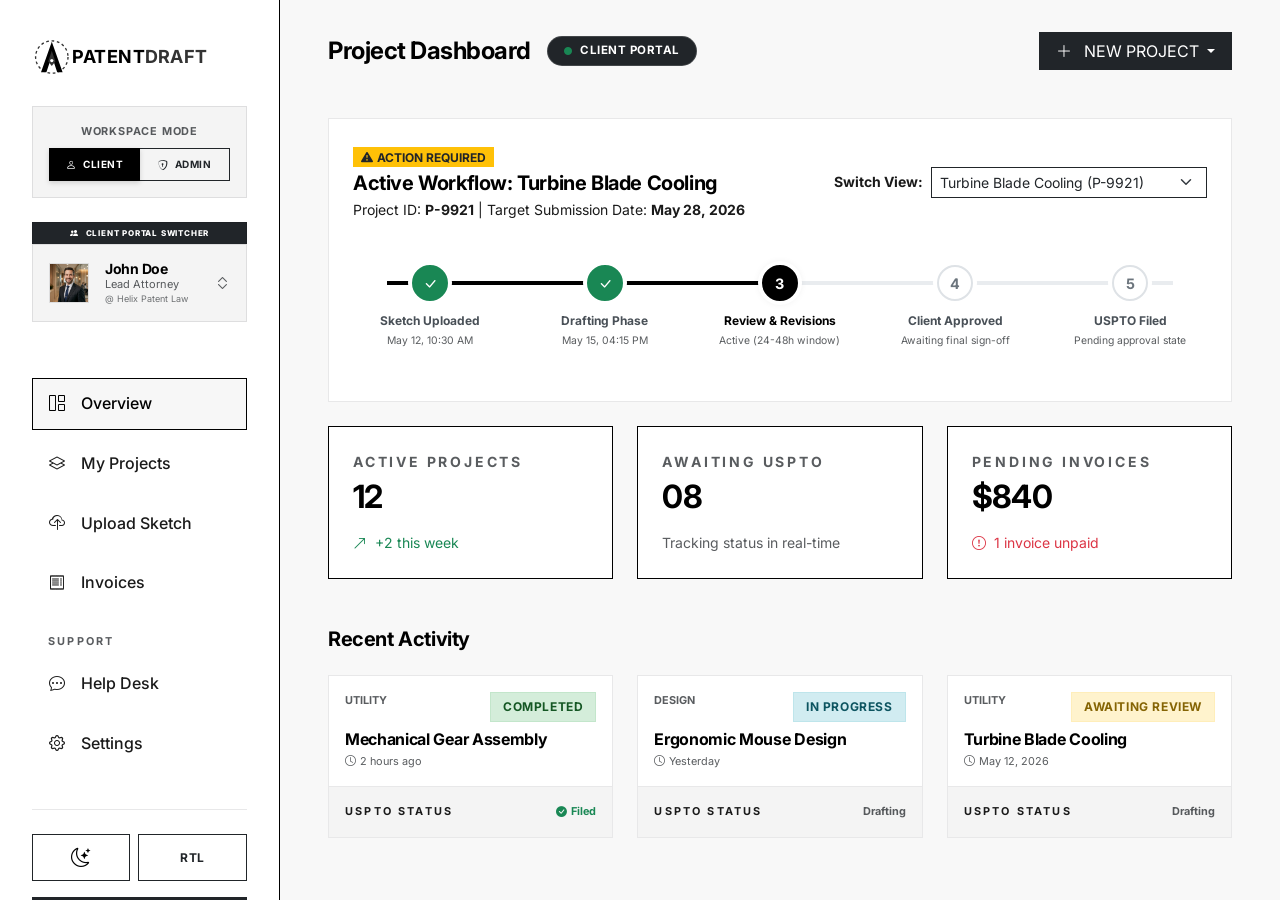
==== commit ce714d76: "clientandadmindiff" ====
--- a/dashboard.html
+++ b/dashboard.html
@@ -16,6 +16,187 @@
         rel="stylesheet">
     <!-- Custom CSS -->
     <link rel="stylesheet" href="style.css">
+    <style>
+        /* Pulse Animation for Status Dot */
+        @keyframes pulseGlow {
+            0% {
+                transform: scale(0.9);
+                opacity: 0.6;
+                box-shadow: 0 0 0 0 rgba(25, 135, 84, 0.4);
+            }
+
+            70% {
+                transform: scale(1.25);
+                opacity: 1;
+                box-shadow: 0 0 0 8px rgba(25, 135, 84, 0);
+            }
+
+            100% {
+                transform: scale(0.9);
+                opacity: 0.6;
+                box-shadow: 0 0 0 0 rgba(25, 135, 84, 0);
+            }
+        }
+
+        @keyframes pulseGlowAdmin {
+            0% {
+                transform: scale(0.9);
+                opacity: 0.6;
+                box-shadow: 0 0 0 0 rgba(111, 66, 193, 0.4);
+            }
+
+            70% {
+                transform: scale(1.25);
+                opacity: 1;
+                box-shadow: 0 0 0 8px rgba(111, 66, 193, 0);
+            }
+
+            100% {
+                transform: scale(0.9);
+                opacity: 0.6;
+                box-shadow: 0 0 0 0 rgba(111, 66, 193, 0);
+            }
+        }
+
+        .pulse-dot i {
+            display: inline-block;
+            animation: pulseGlow 1.8s infinite ease-in-out;
+            color: #198754 !important;
+        }
+
+        .pulse-dot.admin i {
+            animation: pulseGlowAdmin 1.8s infinite ease-in-out;
+            color: #6f42c1 !important;
+        }
+
+        /* Segmented Radio Toggle Styling */
+        .workspace-mode-switcher .btn-check:checked+.btn-outline-dark {
+            background-color: var(--dark-color) !important;
+            color: var(--white) !important;
+            border-color: var(--dark-color) !important;
+            box-shadow: 0 2px 5px rgba(0, 0, 0, 0.15);
+        }
+
+        /* Chat Portal Layout */
+        .collaboration-chat-card {
+            display: flex;
+            height: 600px;
+            background: var(--white);
+            border: 1px solid var(--border-color);
+        }
+
+        .chat-sidebar {
+            width: 280px;
+            border-right: 1px solid var(--border-color);
+            background: rgba(0, 0, 0, 0.01);
+            display: flex;
+            flex-direction: column;
+        }
+
+        .chat-channel-list {
+            overflow-y: auto;
+            flex-grow: 1;
+        }
+
+        .chat-channel-item {
+            padding: 1rem;
+            border-bottom: 1px solid var(--border-color);
+            cursor: pointer;
+            transition: var(--transition);
+            opacity: 0.85;
+        }
+
+        .chat-channel-item:hover,
+        .chat-channel-item.active {
+            background: rgba(0, 0, 0, 0.04);
+            opacity: 1;
+            border-left: 3px solid var(--dark-color);
+        }
+
+        [data-theme="dark"] .chat-channel-item:hover,
+        [data-theme="dark"] .chat-channel-item.active {
+            background: rgba(255, 255, 255, 0.05);
+            border-left-color: var(--dark-color);
+        }
+
+        .chat-window {
+            flex-grow: 1;
+            display: flex;
+            flex-direction: column;
+            background: var(--white);
+        }
+
+        .chat-messages-box {
+            flex-grow: 1;
+            padding: 1.5rem;
+            overflow-y: auto;
+            display: flex;
+            flex-direction: column;
+            gap: 1rem;
+            background-image: radial-gradient(circle at 100% 0%, rgba(0, 0, 0, 0.01) 0%, transparent 40%);
+        }
+
+        .chat-bubble {
+            max-width: 75%;
+            padding: 0.85rem 1.1rem;
+            line-height: 1.4;
+            font-size: 0.88rem;
+            border: 1px solid var(--border-color);
+        }
+
+        .chat-bubble.sent {
+            align-self: flex-end;
+            background: var(--dark-color);
+            color: var(--white);
+        }
+
+        [data-theme="dark"] .chat-bubble.sent {
+            background: var(--white);
+            color: var(--dark-color);
+        }
+
+        .chat-bubble.received {
+            align-self: flex-start;
+            background: rgba(0, 0, 0, 0.02);
+            color: var(--dark-color);
+        }
+
+        [data-theme="dark"] .chat-bubble.received {
+            background: rgba(255, 255, 255, 0.03);
+            color: var(--secondary-text);
+        }
+
+        .chat-input-bar {
+            padding: 1rem 1.5rem;
+            border-top: 1px solid var(--border-color);
+            background: var(--white);
+        }
+
+        /* Cursor Pointer Helper */
+        .cursor-pointer {
+            cursor: pointer;
+        }
+
+        .btn-xs {
+            padding: 0.25rem 0.5rem;
+            font-size: 0.75rem;
+        }
+
+        /* Admin Only Card Styles */
+        .bg-admin-card {
+            background: rgba(111, 66, 193, 0.03) !important;
+            border-left: 3px solid #6f42c1 !important;
+        }
+
+        [data-theme="dark"] .bg-admin-card {
+            background: rgba(111, 66, 193, 0.08) !important;
+        }
+
+        .badge-admin-purple {
+            background-color: #6f42c1 !important;
+            color: #ffffff;
+        }
+    </style>
     <!-- Favicon -->
     <link rel="icon" type="image/svg+xml" href="favicon.svg">
 </head>
@@ -49,81 +230,173 @@
                 </a>
             </div>
 
-            <!-- Interactive Demo Session Switcher Label -->
-            <div class="session-switcher-header text-center bg-dark text-white p-1 rounded-0" style="font-size: 8px; font-weight: 800; letter-spacing: 0.8px; text-transform: uppercase;">
-                <i class="bi bi-people-fill me-1"></i> Client Portal Switcher
+            <!-- Interactive Demo Workspace Mode Switcher -->
+            <div class="workspace-mode-switcher p-3 border border-dark border-opacity-10 mb-4 bg-light rounded-0">
+                <p class="x-small text-muted text-uppercase fw-bold tracking-widest text-center mb-2"
+                    style="font-size: 8px; letter-spacing: 0.8px;">WORKSPACE MODE</p>
+                <div class="btn-group w-100 rounded-0" role="group" aria-label="Demo Portal Switcher">
+                    <input type="radio" class="btn-check" name="workspaceMode" id="modeClient" autocomplete="off"
+                        checked>
+                    <label class="btn btn-outline-dark btn-xs rounded-0 fw-bold py-2 px-1 text-center w-50"
+                        for="modeClient" id="btn-mode-client" style="font-size: 10px; letter-spacing: 0.5px;">
+                        <i class="bi bi-person me-1"></i> CLIENT
+                    </label>
+                    <input type="radio" class="btn-check" name="workspaceMode" id="modeAdmin" autocomplete="off">
+                    <label class="btn btn-outline-dark btn-xs rounded-0 fw-bold py-2 px-1 text-center w-50"
+                        for="modeAdmin" id="btn-mode-admin" style="font-size: 10px; letter-spacing: 0.5px;">
+                        <i class="bi bi-shield-lock me-1"></i> ADMIN
+                    </label>
+                </div>
             </div>
-            <div class="dropdown mb-4">
-                <div class="user-info d-flex align-items-center justify-content-between p-3 bg-light border border-dark border-opacity-10 dropdown-toggle cursor-pointer" 
-                    id="clientProfileSwitcher" data-bs-toggle="dropdown" aria-expanded="false" style="cursor: pointer; min-width: 0;">
+
+            <!-- Client Switcher Dropdown (Toggled by Mode) -->
+            <div id="client-switcher-wrapper">
+                <div class="session-switcher-header text-center bg-dark text-white p-1 rounded-0"
+                    style="font-size: 8px; font-weight: 800; letter-spacing: 0.8px; text-transform: uppercase;">
+                    <i class="bi bi-people-fill me-1"></i> Client Portal Switcher
+                </div>
+                <div class="dropdown mb-4">
+                    <div class="user-info d-flex align-items-center justify-content-between p-3 bg-light border border-dark border-opacity-10 dropdown-toggle cursor-pointer"
+                        id="clientProfileSwitcher" data-bs-toggle="dropdown" aria-expanded="false"
+                        style="cursor: pointer; min-width: 0;">
+                        <div class="d-flex align-items-center gap-3" style="min-width: 0; width: 100%;">
+                            <img src="assets/img/avatar-john-doe.png" alt="JD"
+                                class="avatar rounded-0 flex-shrink-0 border border-dark border-opacity-10"
+                                id="profile-avatar-img" style="width: 40px; height: 40px; object-fit: cover;">
+                            <div style="min-width: 0; flex-grow: 1;">
+                                <h6 class="mb-0 fw-bold small text-truncate" id="profile-display-name">John Doe</h6>
+                                <p class="mb-0 text-muted" id="profile-display-role"
+                                    title="Lead Attorney @ Helix Patent Law"
+                                    style="font-size: 11px; line-height: 1.25;">Lead Attorney<br><span
+                                        style="font-size: 9px; opacity: 0.85;">@ Helix Patent Law</span></p>
+                            </div>
+                        </div>
+                        <i class="bi bi-chevron-expand text-muted ms-2 flex-shrink-0"></i>
+                    </div>
+                    <ul class="dropdown-menu w-100 rounded-0 border-dark shadow-sm py-0"
+                        aria-labelledby="clientProfileSwitcher" style="font-size: 0.82rem;">
+                        <li>
+                            <h6
+                                class="dropdown-header text-uppercase tracking-wider small fw-bold text-dark px-3 py-2 bg-light border-bottom border-dark border-opacity-10 mb-1">
+                                Select Client Session</h6>
+                        </li>
+                        <li><a class="dropdown-item py-2 px-3 client-switch-btn active" href="#" data-client="john-doe">
+                                <div class="d-flex align-items-center gap-2">
+                                    <img src="assets/img/avatar-john-doe.png" alt="JD"
+                                        class="avatar rounded-0 flex-shrink-0 border border-dark border-opacity-10"
+                                        style="width: 28px; height: 28px; object-fit: cover;">
+                                    <div>
+                                        <strong class="d-block text-dark mb-0" style="font-size: 11px;">John
+                                            Doe</strong>
+                                        <span class="text-muted"
+                                            style="font-size: 9px; display: block; line-height: 1.2;">Lead
+                                            Attorney<br><span style="font-size: 8px; opacity: 0.8;">@ Helix
+                                                Law</span></span>
+                                    </div>
+                                </div>
+                            </a></li>
+                        <li><a class="dropdown-item py-2 px-3 client-switch-btn" href="#" data-client="sarah-jenkins">
+                                <div class="d-flex align-items-center gap-2">
+                                    <img src="assets/img/avatar-sarah-jenkins.png" alt="SJ"
+                                        class="avatar rounded-0 flex-shrink-0 border border-dark border-opacity-10"
+                                        style="width: 28px; height: 28px; object-fit: cover;">
+                                    <div>
+                                        <strong class="d-block text-dark mb-0" style="font-size: 11px;">Sarah
+                                            Jenkins</strong>
+                                        <span class="text-muted"
+                                            style="font-size: 9px; display: block; line-height: 1.2;">VP of R&D<br><span
+                                                style="font-size: 8px; opacity: 0.8;">@ Tesla Motors</span></span>
+                                    </div>
+                                </div>
+                            </a></li>
+                        <li><a class="dropdown-item py-2 px-3 client-switch-btn" href="#" data-client="david-wang">
+                                <div class="d-flex align-items-center gap-2">
+                                    <img src="assets/img/avatar-david-wang.png" alt="DW"
+                                        class="avatar rounded-0 flex-shrink-0 border border-dark border-opacity-10"
+                                        style="width: 28px; height: 28px; object-fit: cover;">
+                                    <div>
+                                        <strong class="d-block text-dark mb-0" style="font-size: 11px;">David
+                                            Wang</strong>
+                                        <span class="text-muted"
+                                            style="font-size: 9px; display: block; line-height: 1.2;">Lead
+                                            Inventor<br><span style="font-size: 8px; opacity: 0.8;">@ BioTech
+                                                Labs</span></span>
+                                    </div>
+                                </div>
+                            </a></li>
+                    </ul>
+                </div>
+            </div>
+
+            <!-- Admin Profile Display Block (Initially Hidden) -->
+            <div id="admin-profile-wrapper" class="d-none mb-4">
+                <div class="session-switcher-header text-center bg-admin-card text-dark p-1 rounded-0 border border-dark border-opacity-10"
+                    style="font-size: 8px; font-weight: 800; letter-spacing: 0.8px; text-transform: uppercase;">
+                    <i class="bi bi-shield-fill me-1"></i> Admin Session
+                </div>
+                <div class="user-info d-flex align-items-center p-3 bg-white border border-dark border-opacity-10 rounded-0"
+                    style="min-width: 0;">
                     <div class="d-flex align-items-center gap-3" style="min-width: 0; width: 100%;">
-                        <img src="assets/img/avatar-john-doe.png" alt="JD" class="avatar rounded-0 flex-shrink-0 border border-dark border-opacity-10"
-                            id="profile-avatar-img" style="width: 40px; height: 40px; object-fit: cover;">
+                        <img src="assets/img/avatar-alex-mercer.png" alt="AM"
+                            class="avatar rounded-0 flex-shrink-0 border border-dark border-opacity-10"
+                            style="width: 40px; height: 40px; object-fit: cover;">
                         <div style="min-width: 0; flex-grow: 1;">
-                            <h6 class="mb-0 fw-bold small text-truncate" id="profile-display-name">John Doe</h6>
-                            <p class="mb-0 x-small text-muted text-truncate" id="profile-display-role" title="Lead Attorney @ Helix Patent Law">Lead Attorney @ Helix Patent Law</p>
-                        </div>
-                    </div>
-                    <i class="bi bi-chevron-expand text-muted ms-2 flex-shrink-0"></i>
-                </div>
-                <ul class="dropdown-menu w-100 rounded-0 border-dark shadow-sm py-0" aria-labelledby="clientProfileSwitcher" style="font-size: 0.82rem;">
-                    <li><h6 class="dropdown-header text-uppercase tracking-wider small fw-bold text-dark px-3 py-2 bg-light border-bottom border-dark border-opacity-10 mb-1">Select Client Session</h6></li>
-                    <li><a class="dropdown-item py-2 px-3 client-switch-btn active" href="#" data-client="john-doe">
-                        <div class="d-flex align-items-center gap-2">
-                            <img src="assets/img/avatar-john-doe.png" alt="JD" class="avatar rounded-0 flex-shrink-0 border border-dark border-opacity-10" style="width: 28px; height: 28px; object-fit: cover;">
-                            <div>
-                                <strong class="d-block text-dark mb-0">John Doe</strong>
-                                <span class="x-small text-muted" style="font-size: 10px;">Lead Attorney @ Helix Law</span>
-                            </div>
-                        </div>
-                    </a></li>
-                    <li><a class="dropdown-item py-2 px-3 client-switch-btn" href="#" data-client="sarah-jenkins">
-                        <div class="d-flex align-items-center gap-2">
-                            <img src="assets/img/avatar-sarah-jenkins.png" alt="SJ" class="avatar rounded-0 flex-shrink-0 border border-dark border-opacity-10" style="width: 28px; height: 28px; object-fit: cover;">
-                            <div>
-                                <strong class="d-block text-dark mb-0">Sarah Jenkins</strong>
-                                <span class="x-small text-muted" style="font-size: 10px;">VP of R&D @ Tesla Motors</span>
-                            </div>
-                        </div>
-                    </a></li>
-                    <li><a class="dropdown-item py-2 px-3 client-switch-btn" href="#" data-client="david-wang">
-                        <div class="d-flex align-items-center gap-2">
-                            <img src="assets/img/avatar-david-wang.png" alt="DW" class="avatar rounded-0 flex-shrink-0 border border-dark border-opacity-10" style="width: 28px; height: 28px; object-fit: cover;">
-                            <div>
-                                <strong class="d-block text-dark mb-0">David Wang</strong>
-                                <span class="x-small text-muted" style="font-size: 10px;">Lead Inventor @ BioTech Labs</span>
-                            </div>
-                        </div>
-                    </a></li>
-                </ul>
+                            <h6 class="mb-0 fw-bold small text-truncate text-dark">Alex Mercer</h6>
+                            <p class="mb-0 x-small text-muted" title="Patent Illustrator" style="font-size: 11px;">
+                                Patent Illustrator</p>
+                        </div>
+                    </div>
+                </div>
             </div>
 
             <ul class="sidebar-nav">
-                <li class="sidebar-nav-item">
+                <!-- Client Navigation Links -->
+                <li class="sidebar-nav-item client-nav-item">
                     <a href="#" class="sidebar-nav-link active" data-tab="overview">
                         <i class="bi bi-grid-1x2"></i> Overview
                     </a>
                 </li>
-                <li class="sidebar-nav-item">
+                <li class="sidebar-nav-item client-nav-item">
                     <a href="#" class="sidebar-nav-link" data-tab="projects">
                         <i class="bi bi-layers"></i> My Projects
                     </a>
                 </li>
-                <li class="sidebar-nav-item">
+                <li class="sidebar-nav-item client-nav-item">
                     <a href="#" class="sidebar-nav-link" data-tab="upload">
                         <i class="bi bi-cloud-upload"></i> Upload Sketch
                     </a>
                 </li>
-                <li class="sidebar-nav-item">
+                <li class="sidebar-nav-item client-nav-item">
                     <a href="#" class="sidebar-nav-link" data-tab="invoices">
                         <i class="bi bi-receipt"></i> Invoices
                     </a>
                 </li>
+
+                <!-- Admin Navigation Links (Initially Hidden) -->
+                <li class="sidebar-nav-item admin-nav-item d-none">
+                    <a href="#" class="sidebar-nav-link" data-tab="admin-overview">
+                        <i class="bi bi-speedometer2"></i> Admin Overview
+                    </a>
+                </li>
+                <li class="sidebar-nav-item admin-nav-item d-none">
+                    <a href="#" class="sidebar-nav-link" data-tab="admin-projects">
+                        <i class="bi bi-vector-pen"></i> Drafting Desk
+                    </a>
+                </li>
+                <li class="sidebar-nav-item admin-nav-item d-none">
+                    <a href="#" class="sidebar-nav-link" data-tab="admin-requests">
+                        <i class="bi bi-inbox-fill"></i> Upload Inbox <span class="badge bg-danger rounded-0 ms-2"
+                            id="admin-incoming-badge" style="font-size: 9px; padding: 2px 4px;">3</span>
+                    </a>
+                </li>
+
+                <!-- Shared Navigation Links -->
                 <li class="sidebar-nav-item mt-4">
-                    <p class="x-small text-muted text-uppercase fw-bold tracking-widest px-3 mb-2">Support</p>
+                    <p class="x-small text-muted text-uppercase fw-bold tracking-widest px-3 mb-2"
+                        id="collaboration-nav-header">Support</p>
                 </li>
                 <li class="sidebar-nav-item">
-                    <a href="#" class="sidebar-nav-link" data-tab="helpdesk">
+                    <a href="#" class="sidebar-nav-link" data-tab="helpdesk" id="helpdesk-nav-link">
                         <i class="bi bi-chat-dots"></i> Help Desk
                     </a>
                 </li>
@@ -136,7 +409,8 @@
 
             <div class="sidebar-footer mt-auto pt-4 border-top border-dark border-opacity-10">
                 <div class="d-flex gap-2 mb-3">
-                    <button class="btn btn-outline-dark w-100 rounded-0 fw-bold py-2" id="themeToggle" title="Toggle Theme">
+                    <button class="btn btn-outline-dark w-100 rounded-0 fw-bold py-2" id="themeToggle"
+                        title="Toggle Theme">
                         <i class="bi bi-moon-stars"></i>
                     </button>
                     <button class="btn btn-outline-dark w-100 rounded-0 fw-bold py-2" id="rtlToggle">
@@ -158,6 +432,14 @@
                         <i class="bi bi-list"></i>
                     </button>
                     <h4 class="fw-bold mb-0">Project Dashboard</h4>
+                    <span
+                        class="badge bg-dark border border-dark rounded-pill px-3 py-2 fw-bold text-white d-flex align-items-center gap-2"
+                        id="demo-mode-badge"
+                        style="font-size: 0.72rem; letter-spacing: 0.5px; border-color: rgba(255,255,255,0.15) !important;">
+                        <span class="pulse-dot" id="demo-mode-pulse"><i class="bi bi-circle-fill"
+                                style="font-size: 8px;"></i></span>
+                        <span id="demo-mode-text">CLIENT PORTAL</span>
+                    </span>
                 </div>
                 <div class="d-flex align-items-center gap-3">
 
@@ -182,15 +464,20 @@
             <div id="overview" class="dashboard-tab">
                 <!-- Live Project Selector & Timeline -->
                 <div class="stat-card p-4 mb-4 border border-dark border-opacity-10 rounded-0">
-                    <div class="d-flex flex-column flex-md-row justify-content-between align-items-md-center gap-3 mb-4">
+                    <div
+                        class="d-flex flex-column flex-md-row justify-content-between align-items-md-center gap-3 mb-4">
                         <div>
-                            <span class="badge bg-warning text-dark rounded-0 px-2 py-1 text-uppercase fw-bold mb-1"><i class="bi bi-exclamation-triangle-fill me-1"></i>Action Required</span>
+                            <span class="badge bg-warning text-dark rounded-0 px-2 py-1 text-uppercase fw-bold mb-1"><i
+                                    class="bi bi-exclamation-triangle-fill me-1"></i>Action Required</span>
                             <h5 class="fw-bold mb-1">Active Workflow: Turbine Blade Cooling</h5>
-                            <p class="text-secondary small mb-0">Project ID: <strong id="active-project-id">P-9921</strong> | Target Submission Date: <strong>May 28, 2026</strong></p>
+                            <p class="text-secondary small mb-0">Project ID: <strong
+                                    id="active-project-id">P-9921</strong> | Target Submission Date: <strong>May 28,
+                                    2026</strong></p>
                         </div>
                         <div class="d-flex align-items-center gap-2">
                             <span class="small text-secondary fw-bold text-nowrap">Switch View:</span>
-                            <select class="form-select form-select-sm rounded-0 border-dark" id="timeline-project-selector" style="min-width: 220px;">
+                            <select class="form-select form-select-sm rounded-0 border-dark"
+                                id="timeline-project-selector" style="min-width: 220px;">
                                 <option value="P-9921">Turbine Blade Cooling (P-9921)</option>
                                 <option value="P-9922">Ergonomic Mouse Design (P-9922)</option>
                             </select>
@@ -216,7 +503,8 @@
                             <div class="workflow-step active" data-step="3" id="timeline-step-3">
                                 <div class="step-num">3</div>
                                 <div class="step-label" id="timeline-step-label-3">Review & Revisions</div>
-                                <div class="step-date small text-muted" id="timeline-step-date-3">Active (24-48h window)</div>
+                                <div class="step-date small text-muted" id="timeline-step-date-3">Active (24-48h window)
+                                </div>
                             </div>
                             <div class="workflow-step" data-step="4" id="timeline-step-4">
                                 <div class="step-num">4</div>
@@ -277,8 +565,10 @@
                             </div>
                             <div class="p-3 bg-light">
                                 <div class="d-flex justify-content-between align-items-center">
-                                    <span class="x-small fw-bold text-uppercase tracking-widest text-secondary">USPTO Status</span>
-                                    <span class="text-success x-small fw-bold"><i class="bi bi-check-circle-fill me-1"></i>Filed</span>
+                                    <span class="x-small fw-bold text-uppercase tracking-widest text-secondary">USPTO
+                                        Status</span>
+                                    <span class="text-success x-small fw-bold"><i
+                                            class="bi bi-check-circle-fill me-1"></i>Filed</span>
                                 </div>
                             </div>
                         </div>
@@ -296,7 +586,8 @@
                             </div>
                             <div class="p-3 bg-light">
                                 <div class="d-flex justify-content-between align-items-center">
-                                    <span class="x-small fw-bold text-uppercase tracking-widest text-secondary">USPTO Status</span>
+                                    <span class="x-small fw-bold text-uppercase tracking-widest text-secondary">USPTO
+                                        Status</span>
                                     <span class="text-muted x-small fw-bold">Drafting</span>
                                 </div>
                             </div>
@@ -308,14 +599,16 @@
                             <div class="p-3 border-bottom border-dark border-opacity-10">
                                 <div class="d-flex justify-content-between align-items-start mb-2">
                                     <span class="x-small text-muted text-uppercase fw-bold">Utility</span>
-                                    <span class="status-badge status-pending" id="activity-badge-turbine">Awaiting Review</span>
+                                    <span class="status-badge status-pending" id="activity-badge-turbine">Awaiting
+                                        Review</span>
                                 </div>
                                 <h6 class="fw-bold mb-1">Turbine Blade Cooling</h6>
                                 <p class="x-small text-muted mb-0"><i class="bi bi-clock me-1"></i>May 12, 2026</p>
                             </div>
                             <div class="p-3 bg-light">
                                 <div class="d-flex justify-content-between align-items-center">
-                                    <span class="x-small fw-bold text-uppercase tracking-widest text-secondary">USPTO Status</span>
+                                    <span class="x-small fw-bold text-uppercase tracking-widest text-secondary">USPTO
+                                        Status</span>
                                     <span class="text-muted x-small fw-bold" id="activity-uspto-turbine">Drafting</span>
                                 </div>
                             </div>
@@ -329,12 +622,15 @@
                 <div class="d-flex flex-column flex-md-row justify-content-between align-items-md-end gap-3 mb-4">
                     <div>
                         <h5 class="fw-bold mb-1">Project Portfolio Workspace</h5>
-                        <p class="text-secondary small mb-0">Select an active project below to open the live figures, review technical revisions, and sign off.</p>
-                    </div>
-                    <div class="d-flex gap-2 align-self-start align-self-md-auto w-100 w-md-auto" style="max-width: 360px;">
+                        <p class="text-secondary small mb-0">Select an active project below to open the live figures,
+                            review technical revisions, and sign off.</p>
+                    </div>
+                    <div class="d-flex gap-2 align-self-start align-self-md-auto w-100 w-md-auto"
+                        style="max-width: 360px;">
                         <input type="text" class="form-control rounded-0 border-dark py-2" id="project-search-input"
                             placeholder="Search projects by ID, name...">
-                        <button class="btn btn-dark rounded-0 px-3" id="project-search-btn"><i class="bi bi-search"></i></button>
+                        <button class="btn btn-dark rounded-0 px-3" id="project-search-btn"><i
+                                class="bi bi-search"></i></button>
                     </div>
                 </div>
 
@@ -342,35 +638,41 @@
                 <div class="row g-3 mb-5" id="projects-grid-list">
                     <!-- Project 1 Card -->
                     <div class="col-md-6 col-xl-4 project-nav-card" data-project-id="P-9921">
-                        <div class="stat-card p-0 overflow-hidden border border-dark border-opacity-10 rounded-0 cursor-pointer active-project-card" id="project-card-P-9921">
+                        <div class="stat-card p-0 overflow-hidden border border-dark border-opacity-10 rounded-0 cursor-pointer active-project-card"
+                            id="project-card-P-9921">
                             <div class="p-3 border-bottom border-dark border-opacity-10">
                                 <div class="d-flex justify-content-between align-items-start mb-2">
                                     <span class="x-small text-muted fw-bold">ID: P-9921</span>
-                                    <span class="status-badge status-progress" id="project-badge-P-9921">Revisions Open</span>
+                                    <span class="status-badge status-progress" id="project-badge-P-9921">Revisions
+                                        Open</span>
                                 </div>
                                 <h6 class="fw-bold mb-1">Turbine Blade Cooling</h6>
                                 <p class="x-small text-secondary mb-0">Utility Patent | 4 Active Figures</p>
                             </div>
                             <div class="p-3 bg-light d-flex justify-content-between align-items-center">
                                 <span class="x-small fw-bold"><i class="bi bi-clock me-1"></i>3-Day standard</span>
-                                <span class="text-dark x-small fw-bold">VIEW WORKSPACE <i class="bi bi-arrow-right ms-1"></i></span>
+                                <span class="text-dark x-small fw-bold">VIEW WORKSPACE <i
+                                        class="bi bi-arrow-right ms-1"></i></span>
                             </div>
                         </div>
                     </div>
                     <!-- Project 2 Card -->
                     <div class="col-md-6 col-xl-4 project-nav-card" data-project-id="P-9922">
-                        <div class="stat-card p-0 overflow-hidden border border-dark border-opacity-10 rounded-0 cursor-pointer" id="project-card-P-9922">
+                        <div class="stat-card p-0 overflow-hidden border border-dark border-opacity-10 rounded-0 cursor-pointer"
+                            id="project-card-P-9922">
                             <div class="p-3 border-bottom border-dark border-opacity-10">
                                 <div class="d-flex justify-content-between align-items-start mb-2">
                                     <span class="x-small text-muted fw-bold">ID: P-9922</span>
-                                    <span class="status-badge status-completed" id="project-badge-P-9922">Client Approved</span>
+                                    <span class="status-badge status-completed" id="project-badge-P-9922">Client
+                                        Approved</span>
                                 </div>
                                 <h6 class="fw-bold mb-1">Ergonomic Mouse Design</h6>
                                 <p class="x-small text-secondary mb-0">Design Patent | 3 Active Figures</p>
                             </div>
                             <div class="p-3 bg-light d-flex justify-content-between align-items-center">
                                 <span class="x-small fw-bold"><i class="bi bi-clock me-1"></i>24h Express</span>
-                                <span class="text-dark x-small fw-bold">VIEW WORKSPACE <i class="bi bi-arrow-right ms-1"></i></span>
+                                <span class="text-dark x-small fw-bold">VIEW WORKSPACE <i
+                                        class="bi bi-arrow-right ms-1"></i></span>
                             </div>
                         </div>
                     </div>
@@ -378,15 +680,23 @@
 
                 <!-- Interactive Figures Workspace -->
                 <div class="border border-dark border-opacity-10 p-4 bg-white mb-5 rounded-0 shadow-sm">
-                    <div class="d-flex flex-column flex-lg-row justify-content-between align-items-lg-center gap-3 border-bottom border-dark border-opacity-10 pb-3 mb-4">
+                    <div
+                        class="d-flex flex-column flex-lg-row justify-content-between align-items-lg-center gap-3 border-bottom border-dark border-opacity-10 pb-3 mb-4">
                         <div>
-                            <span class="x-small text-muted text-uppercase fw-bold tracking-widest d-block mb-1">Interactive Figures Workspace</span>
-                            <h4 class="fw-bold mb-1 text-dark" id="workspace-project-title">Turbine Blade Cooling (P-9921)</h4>
-                            <p class="text-secondary small mb-0"><i class="bi bi-shield-check text-dark me-1"></i>USPTO 37 CFR § 1.84 Compliance: Checked & Audited</p>
+                            <span
+                                class="x-small text-muted text-uppercase fw-bold tracking-widest d-block mb-1">Interactive
+                                Figures Workspace</span>
+                            <h4 class="fw-bold mb-1 text-dark" id="workspace-project-title">Turbine Blade Cooling
+                                (P-9921)</h4>
+                            <p class="text-secondary small mb-0"><i class="bi bi-shield-check text-dark me-1"></i>USPTO
+                                37 CFR § 1.84 Compliance: Checked & Audited</p>
                         </div>
                         <div class="d-flex gap-2">
-                            <button class="btn btn-outline-dark rounded-0 fw-bold btn-sm" id="btn-request-full-revisions"><i class="bi bi-chat-left-text me-2"></i>Global Revisions</button>
-                            <button class="btn btn-dark rounded-0 fw-bold btn-sm" id="btn-approve-project-drawings"><i class="bi bi-check-lg me-2"></i>Approve All Figures</button>
+                            <button class="btn btn-outline-dark rounded-0 fw-bold btn-sm"
+                                id="btn-request-full-revisions"><i class="bi bi-chat-left-text me-2"></i>Global
+                                Revisions</button>
+                            <button class="btn btn-dark rounded-0 fw-bold btn-sm" id="btn-approve-project-drawings"><i
+                                    class="bi bi-check-lg me-2"></i>Approve All Figures</button>
                         </div>
                     </div>
 
@@ -394,138 +704,190 @@
                     <div class="row g-4" id="figures-grid-container">
                         <!-- Figure 1 -->
                         <div class="col-md-6 col-xl-3" id="figure-card-1">
-                            <div class="figure-review-card border border-dark border-opacity-10 bg-light p-3 position-relative transition-all h-100">
+                            <div
+                                class="figure-review-card border border-dark border-opacity-10 bg-light p-3 position-relative transition-all h-100">
                                 <div class="d-flex justify-content-between align-items-center mb-2">
                                     <span class="fw-bold text-dark small">Figure 1.1</span>
-                                    <span class="status-badge status-completed x-small px-2 py-0" id="figure-badge-1">Approved</span>
-                                </div>
-                                <div class="figure-thumbnail bg-white border border-dark border-opacity-10 p-3 text-center mb-3 cursor-pointer" onclick="openLightbox('figure-1.1')">
+                                    <span class="status-badge status-completed x-small px-2 py-0"
+                                        id="figure-badge-1">Approved</span>
+                                </div>
+                                <div class="figure-thumbnail bg-white border border-dark border-opacity-10 p-3 text-center mb-3 cursor-pointer"
+                                    onclick="openLightbox('figure-1.1')">
                                     <!-- High fidelity SVG technical drawing -->
                                     <svg viewBox="0 0 100 80" class="img-fluid" style="max-height: 140px;">
-                                        <rect x="5" y="5" width="90" height="70" fill="none" stroke="#111" stroke-width="0.5" stroke-dasharray="1,1"/>
+                                        <rect x="5" y="5" width="90" height="70" fill="none" stroke="#111"
+                                            stroke-width="0.5" stroke-dasharray="1,1" />
                                         <!-- Axis assembly drawing -->
-                                        <line x1="50" y1="10" x2="50" y2="70" stroke="#111" stroke-width="0.3" stroke-dasharray="3,2"/>
-                                        <ellipse cx="50" cy="40" rx="25" ry="12" fill="none" stroke="#111" stroke-width="0.8"/>
-                                        <ellipse cx="50" cy="40" rx="18" ry="8" fill="none" stroke="#111" stroke-width="0.5"/>
-                                        <ellipse cx="50" cy="40" rx="6" ry="3" fill="none" stroke="#111" stroke-width="0.8"/>
-                                        <line x1="25" y1="40" x2="75" y2="40" stroke="#111" stroke-width="0.3"/>
+                                        <line x1="50" y1="10" x2="50" y2="70" stroke="#111" stroke-width="0.3"
+                                            stroke-dasharray="3,2" />
+                                        <ellipse cx="50" cy="40" rx="25" ry="12" fill="none" stroke="#111"
+                                            stroke-width="0.8" />
+                                        <ellipse cx="50" cy="40" rx="18" ry="8" fill="none" stroke="#111"
+                                            stroke-width="0.5" />
+                                        <ellipse cx="50" cy="40" rx="6" ry="3" fill="none" stroke="#111"
+                                            stroke-width="0.8" />
+                                        <line x1="25" y1="40" x2="75" y2="40" stroke="#111" stroke-width="0.3" />
                                         <!-- Bubbles -->
-                                        <circle cx="28" cy="20" r="3.5" fill="#fff" stroke="#111" stroke-width="0.5"/>
-                                        <text x="28" y="21.5" font-size="4" font-family="sans-serif" text-anchor="middle" font-weight="bold">10</text>
-                                        <line x1="28" y1="23.5" x2="40" y2="34" stroke="#111" stroke-width="0.4"/>
-                                        
-                                        <circle cx="72" cy="62" r="3.5" fill="#fff" stroke="#111" stroke-width="0.5"/>
-                                        <text x="72" y="63.5" font-size="4" font-family="sans-serif" text-anchor="middle" font-weight="bold">12</text>
-                                        <line x1="72" y1="58.5" x2="60" y2="44" stroke="#111" stroke-width="0.4"/>
+                                        <circle cx="28" cy="20" r="3.5" fill="#fff" stroke="#111" stroke-width="0.5" />
+                                        <text x="28" y="21.5" font-size="4" font-family="sans-serif"
+                                            text-anchor="middle" font-weight="bold">10</text>
+                                        <line x1="28" y1="23.5" x2="40" y2="34" stroke="#111" stroke-width="0.4" />
+
+                                        <circle cx="72" cy="62" r="3.5" fill="#fff" stroke="#111" stroke-width="0.5" />
+                                        <text x="72" y="63.5" font-size="4" font-family="sans-serif"
+                                            text-anchor="middle" font-weight="bold">12</text>
+                                        <line x1="72" y1="58.5" x2="60" y2="44" stroke="#111" stroke-width="0.4" />
                                     </svg>
                                 </div>
                                 <h6 class="fw-bold text-dark mb-1 small text-truncate">Isometric Housing View</h6>
-                                <p class="x-small text-secondary mb-3">Tangential Surface Shading | Lettering size 3.2mm</p>
+                                <p class="x-small text-secondary mb-3">Tangential Surface Shading | Lettering size 3.2mm
+                                </p>
                                 <div class="d-flex gap-2">
-                                    <button class="btn btn-outline-dark btn-xs w-100 rounded-0 x-small py-1" onclick="openLightbox('figure-1.1')"><i class="bi bi-zoom-in me-1"></i>Zoom</button>
-                                    <button class="btn btn-outline-dark btn-xs w-100 rounded-0 x-small py-1" onclick="triggerFigureRevision(1)"><i class="bi bi-pencil-square me-1"></i>Revise</button>
+                                    <button class="btn btn-outline-dark btn-xs w-100 rounded-0 x-small py-1"
+                                        onclick="openLightbox('figure-1.1')"><i
+                                            class="bi bi-zoom-in me-1"></i>Zoom</button>
+                                    <button class="btn btn-outline-dark btn-xs w-100 rounded-0 x-small py-1"
+                                        onclick="triggerFigureRevision(1)"><i
+                                            class="bi bi-pencil-square me-1"></i>Revise</button>
                                 </div>
                             </div>
                         </div>
 
                         <!-- Figure 2 -->
                         <div class="col-md-6 col-xl-3" id="figure-card-2">
-                            <div class="figure-review-card border border-dark border-opacity-10 bg-light p-3 position-relative transition-all h-100">
+                            <div
+                                class="figure-review-card border border-dark border-opacity-10 bg-light p-3 position-relative transition-all h-100">
                                 <div class="d-flex justify-content-between align-items-center mb-2">
                                     <span class="fw-bold text-dark small">Figure 1.2</span>
-                                    <span class="status-badge status-progress x-small px-2 py-0" id="figure-badge-2">Awaiting Approval</span>
-                                </div>
-                                <div class="figure-thumbnail bg-white border border-dark border-opacity-10 p-3 text-center mb-3 cursor-pointer" onclick="openLightbox('figure-1.2')">
+                                    <span class="status-badge status-progress x-small px-2 py-0"
+                                        id="figure-badge-2">Awaiting Approval</span>
+                                </div>
+                                <div class="figure-thumbnail bg-white border border-dark border-opacity-10 p-3 text-center mb-3 cursor-pointer"
+                                    onclick="openLightbox('figure-1.2')">
                                     <svg viewBox="0 0 100 80" class="img-fluid" style="max-height: 140px;">
-                                        <rect x="5" y="5" width="90" height="70" fill="none" stroke="#111" stroke-width="0.5" stroke-dasharray="1,1"/>
+                                        <rect x="5" y="5" width="90" height="70" fill="none" stroke="#111"
+                                            stroke-width="0.5" stroke-dasharray="1,1" />
                                         <!-- Hatching lines for cutaway cross-section -->
-                                        <path d="M 25,20 L 75,20 L 75,60 L 25,60 Z" fill="none" stroke="#111" stroke-width="0.8"/>
-                                        <path d="M 35,20 L 65,20 L 65,40 L 35,40 Z" fill="none" stroke="#111" stroke-width="0.6"/>
+                                        <path d="M 25,20 L 75,20 L 75,60 L 25,60 Z" fill="none" stroke="#111"
+                                            stroke-width="0.8" />
+                                        <path d="M 35,20 L 65,20 L 65,40 L 35,40 Z" fill="none" stroke="#111"
+                                            stroke-width="0.6" />
                                         <!-- Section lines -->
-                                        <line x1="25" y1="20" x2="30" y2="15" stroke="#111" stroke-width="0.3"/>
-                                        <line x1="30" y1="20" x2="35" y2="15" stroke="#111" stroke-width="0.3"/>
-                                        <line x1="35" y1="20" x2="40" y2="15" stroke="#111" stroke-width="0.3"/>
-                                        <line x1="40" y1="20" x2="45" y2="15" stroke="#111" stroke-width="0.3"/>
-                                        <line x1="45" y1="20" x2="50" y2="15" stroke="#111" stroke-width="0.3"/>
-                                        <line x1="55" y1="20" x2="60" y2="15" stroke="#111" stroke-width="0.3"/>
-                                        <line x1="60" y1="20" x2="65" y2="15" stroke="#111" stroke-width="0.3"/>
-                                        <line x1="65" y1="20" x2="70" y2="15" stroke="#111" stroke-width="0.3"/>
+                                        <line x1="25" y1="20" x2="30" y2="15" stroke="#111" stroke-width="0.3" />
+                                        <line x1="30" y1="20" x2="35" y2="15" stroke="#111" stroke-width="0.3" />
+                                        <line x1="35" y1="20" x2="40" y2="15" stroke="#111" stroke-width="0.3" />
+                                        <line x1="40" y1="20" x2="45" y2="15" stroke="#111" stroke-width="0.3" />
+                                        <line x1="45" y1="20" x2="50" y2="15" stroke="#111" stroke-width="0.3" />
+                                        <line x1="55" y1="20" x2="60" y2="15" stroke="#111" stroke-width="0.3" />
+                                        <line x1="60" y1="20" x2="65" y2="15" stroke="#111" stroke-width="0.3" />
+                                        <line x1="65" y1="20" x2="70" y2="15" stroke="#111" stroke-width="0.3" />
                                         <!-- Center axis -->
-                                        <line x1="50" y1="8" x2="50" y2="72" stroke="#111" stroke-width="0.4" stroke-dasharray="6,2,1,2"/>
+                                        <line x1="50" y1="8" x2="50" y2="72" stroke="#111" stroke-width="0.4"
+                                            stroke-dasharray="6,2,1,2" />
                                         <!-- Bubbles -->
-                                        <circle cx="16" cy="18" r="3.5" fill="#fff" stroke="#111" stroke-width="0.5"/>
-                                        <text x="16" y="19.5" font-size="4" font-family="sans-serif" text-anchor="middle" font-weight="bold">24</text>
-                                        <line x1="16" y1="21.5" x2="25" y2="35" stroke="#111" stroke-width="0.4"/>
+                                        <circle cx="16" cy="18" r="3.5" fill="#fff" stroke="#111" stroke-width="0.5" />
+                                        <text x="16" y="19.5" font-size="4" font-family="sans-serif"
+                                            text-anchor="middle" font-weight="bold">24</text>
+                                        <line x1="16" y1="21.5" x2="25" y2="35" stroke="#111" stroke-width="0.4" />
                                     </svg>
                                 </div>
                                 <h6 class="fw-bold text-dark mb-1 small text-truncate">Cross-Sectional Cutaway</h6>
                                 <p class="x-small text-secondary mb-3">Section A-A Assembly | Correct Hatching Lines</p>
                                 <div class="d-flex gap-2">
-                                    <button class="btn btn-outline-dark btn-xs w-100 rounded-0 x-small py-1" onclick="openLightbox('figure-1.2')"><i class="bi bi-zoom-in me-1"></i>Zoom</button>
-                                    <button class="btn btn-outline-dark btn-xs w-100 rounded-0 x-small py-1" onclick="triggerFigureRevision(2)"><i class="bi bi-pencil-square me-1"></i>Revise</button>
+                                    <button class="btn btn-outline-dark btn-xs w-100 rounded-0 x-small py-1"
+                                        onclick="openLightbox('figure-1.2')"><i
+                                            class="bi bi-zoom-in me-1"></i>Zoom</button>
+                                    <button class="btn btn-outline-dark btn-xs w-100 rounded-0 x-small py-1"
+                                        onclick="triggerFigureRevision(2)"><i
+                                            class="bi bi-pencil-square me-1"></i>Revise</button>
                                 </div>
                             </div>
                         </div>
 
                         <!-- Figure 3 -->
                         <div class="col-md-6 col-xl-3" id="figure-card-3">
-                            <div class="figure-review-card border border-dark border-opacity-10 bg-light p-3 position-relative transition-all h-100">
+                            <div
+                                class="figure-review-card border border-dark border-opacity-10 bg-light p-3 position-relative transition-all h-100">
                                 <div class="d-flex justify-content-between align-items-center mb-2">
                                     <span class="fw-bold text-dark small">Figure 1.3</span>
-                                    <span class="status-badge status-pending x-small px-2 py-0" id="figure-badge-3">Pending Revision</span>
-                                </div>
-                                <div class="figure-thumbnail bg-white border border-dark border-opacity-10 p-3 text-center mb-3 cursor-pointer" onclick="openLightbox('figure-1.3')">
+                                    <span class="status-badge status-pending x-small px-2 py-0"
+                                        id="figure-badge-3">Pending Revision</span>
+                                </div>
+                                <div class="figure-thumbnail bg-white border border-dark border-opacity-10 p-3 text-center mb-3 cursor-pointer"
+                                    onclick="openLightbox('figure-1.3')">
                                     <svg viewBox="0 0 100 80" class="img-fluid" style="max-height: 140px;">
-                                        <rect x="5" y="5" width="90" height="70" fill="none" stroke="#111" stroke-width="0.5" stroke-dasharray="1,1"/>
+                                        <rect x="5" y="5" width="90" height="70" fill="none" stroke="#111"
+                                            stroke-width="0.5" stroke-dasharray="1,1" />
                                         <!-- Exploded view assembly lines -->
-                                        <rect x="15" y="30" width="12" height="20" fill="none" stroke="#111" stroke-width="0.7"/>
-                                        <line x1="27" y1="40" x2="43" y2="40" stroke="#111" stroke-width="0.4" stroke-dasharray="3,3"/>
-                                        <circle cx="48" cy="40" r="5" fill="none" stroke="#111" stroke-width="0.7"/>
-                                        <line x1="53" y1="40" x2="69" y2="40" stroke="#111" stroke-width="0.4" stroke-dasharray="3,3"/>
-                                        <polygon points="69,30 83,40 69,50" fill="none" stroke="#111" stroke-width="0.7"/>
+                                        <rect x="15" y="30" width="12" height="20" fill="none" stroke="#111"
+                                            stroke-width="0.7" />
+                                        <line x1="27" y1="40" x2="43" y2="40" stroke="#111" stroke-width="0.4"
+                                            stroke-dasharray="3,3" />
+                                        <circle cx="48" cy="40" r="5" fill="none" stroke="#111" stroke-width="0.7" />
+                                        <line x1="53" y1="40" x2="69" y2="40" stroke="#111" stroke-width="0.4"
+                                            stroke-dasharray="3,3" />
+                                        <polygon points="69,30 83,40 69,50" fill="none" stroke="#111"
+                                            stroke-width="0.7" />
                                         <!-- Assembly axes -->
-                                        <line x1="10" y1="40" x2="90" y2="40" stroke="#111" stroke-width="0.2" stroke-dasharray="8,2"/>
+                                        <line x1="10" y1="40" x2="90" y2="40" stroke="#111" stroke-width="0.2"
+                                            stroke-dasharray="8,2" />
                                         <!-- Bubbles -->
-                                        <circle cx="48" cy="18" r="3.5" fill="#fff" stroke="#111" stroke-width="0.5"/>
-                                        <text x="48" y="19.5" font-size="4" font-family="sans-serif" text-anchor="middle" font-weight="bold">32</text>
-                                        <line x1="48" y1="21.5" x2="48" y2="35" stroke="#111" stroke-width="0.4"/>
+                                        <circle cx="48" cy="18" r="3.5" fill="#fff" stroke="#111" stroke-width="0.5" />
+                                        <text x="48" y="19.5" font-size="4" font-family="sans-serif"
+                                            text-anchor="middle" font-weight="bold">32</text>
+                                        <line x1="48" y1="21.5" x2="48" y2="35" stroke="#111" stroke-width="0.4" />
                                     </svg>
                                 </div>
                                 <h6 class="fw-bold text-dark mb-1 small text-truncate">Exploded Assembly Flow</h6>
-                                <p class="x-small text-secondary mb-3">Operability Axes | Assembly Order 37 CFR § 1.84</p>
+                                <p class="x-small text-secondary mb-3">Operability Axes | Assembly Order 37 CFR § 1.84
+                                </p>
                                 <div class="d-flex gap-2">
-                                    <button class="btn btn-outline-dark btn-xs w-100 rounded-0 x-small py-1" onclick="openLightbox('figure-1.3')"><i class="bi bi-zoom-in me-1"></i>Zoom</button>
-                                    <button class="btn btn-outline-dark btn-xs w-100 rounded-0 x-small py-1" onclick="triggerFigureRevision(3)"><i class="bi bi-pencil-square me-1"></i>Revise</button>
+                                    <button class="btn btn-outline-dark btn-xs w-100 rounded-0 x-small py-1"
+                                        onclick="openLightbox('figure-1.3')"><i
+                                            class="bi bi-zoom-in me-1"></i>Zoom</button>
+                                    <button class="btn btn-outline-dark btn-xs w-100 rounded-0 x-small py-1"
+                                        onclick="triggerFigureRevision(3)"><i
+                                            class="bi bi-pencil-square me-1"></i>Revise</button>
                                 </div>
                             </div>
                         </div>
 
                         <!-- Figure 4 -->
                         <div class="col-md-6 col-xl-3" id="figure-card-4">
-                            <div class="figure-review-card border border-dark border-opacity-10 bg-light p-3 position-relative transition-all h-100">
+                            <div
+                                class="figure-review-card border border-dark border-opacity-10 bg-light p-3 position-relative transition-all h-100">
                                 <div class="d-flex justify-content-between align-items-center mb-2">
                                     <span class="fw-bold text-dark small">Figure 1.4</span>
-                                    <span class="status-badge status-progress x-small px-2 py-0" id="figure-badge-4">In Drafting</span>
-                                </div>
-                                <div class="figure-thumbnail bg-white border border-dark border-opacity-10 p-3 text-center mb-3 cursor-pointer" onclick="openLightbox('figure-1.4')">
+                                    <span class="status-badge status-progress x-small px-2 py-0" id="figure-badge-4">In
+                                        Drafting</span>
+                                </div>
+                                <div class="figure-thumbnail bg-white border border-dark border-opacity-10 p-3 text-center mb-3 cursor-pointer"
+                                    onclick="openLightbox('figure-1.4')">
                                     <svg viewBox="0 0 100 80" class="img-fluid" style="max-height: 140px;">
-                                        <rect x="5" y="5" width="90" height="70" fill="none" stroke="#111" stroke-width="0.5" stroke-dasharray="1,1"/>
+                                        <rect x="5" y="5" width="90" height="70" fill="none" stroke="#111"
+                                            stroke-width="0.5" stroke-dasharray="1,1" />
                                         <!-- Mechanical rotor segments -->
-                                        <path d="M 50,15 C 30,15 20,30 20,50 L 80,50 C 80,30 70,15 50,15 Z" fill="none" stroke="#111" stroke-width="0.8"/>
-                                        <line x1="28" y1="50" x2="35" y2="35" stroke="#111" stroke-width="0.5"/>
-                                        <line x1="50" y1="50" x2="50" y2="30" stroke="#111" stroke-width="0.5"/>
-                                        <line x1="72" y1="50" x2="65" y2="35" stroke="#111" stroke-width="0.5"/>
+                                        <path d="M 50,15 C 30,15 20,30 20,50 L 80,50 C 80,30 70,15 50,15 Z" fill="none"
+                                            stroke="#111" stroke-width="0.8" />
+                                        <line x1="28" y1="50" x2="35" y2="35" stroke="#111" stroke-width="0.5" />
+                                        <line x1="50" y1="50" x2="50" y2="30" stroke="#111" stroke-width="0.5" />
+                                        <line x1="72" y1="50" x2="65" y2="35" stroke="#111" stroke-width="0.5" />
                                         <!-- Bubbles -->
-                                        <circle cx="85" cy="20" r="3.5" fill="#fff" stroke="#111" stroke-width="0.5"/>
-                                        <text x="85" y="21.5" font-size="4" font-family="sans-serif" text-anchor="middle" font-weight="bold">40</text>
-                                        <line x1="85" y1="23.5" x2="72" y2="36" stroke="#111" stroke-width="0.4"/>
+                                        <circle cx="85" cy="20" r="3.5" fill="#fff" stroke="#111" stroke-width="0.5" />
+                                        <text x="85" y="21.5" font-size="4" font-family="sans-serif"
+                                            text-anchor="middle" font-weight="bold">40</text>
+                                        <line x1="85" y1="23.5" x2="72" y2="36" stroke="#111" stroke-width="0.4" />
                                     </svg>
                                 </div>
                                 <h6 class="fw-bold text-dark mb-1 small text-truncate">Detailed Blade Rotor</h6>
                                 <p class="x-small text-secondary mb-3">Enlarged Fragment Detail | Shading curves</p>
                                 <div class="d-flex gap-2">
-                                    <button class="btn btn-outline-dark btn-xs w-100 rounded-0 x-small py-1" onclick="openLightbox('figure-1.4')"><i class="bi bi-zoom-in me-1"></i>Zoom</button>
-                                    <button class="btn btn-outline-dark btn-xs w-100 rounded-0 x-small py-1" onclick="triggerFigureRevision(4)"><i class="bi bi-pencil-square me-1"></i>Revise</button>
+                                    <button class="btn btn-outline-dark btn-xs w-100 rounded-0 x-small py-1"
+                                        onclick="openLightbox('figure-1.4')"><i
+                                            class="bi bi-zoom-in me-1"></i>Zoom</button>
+                                    <button class="btn btn-outline-dark btn-xs w-100 rounded-0 x-small py-1"
+                                        onclick="triggerFigureRevision(4)"><i
+                                            class="bi bi-pencil-square me-1"></i>Revise</button>
                                 </div>
                             </div>
                         </div>
@@ -535,26 +897,33 @@
                     <div class="row g-4 mt-4">
                         <div class="col-lg-7">
                             <div class="bg-light p-4 border border-dark border-opacity-10 rounded-0 h-100">
-                                <h6 class="fw-bold text-dark mb-3"><i class="bi bi-clock-history me-2"></i>Workspace Timeline Log</h6>
+                                <h6 class="fw-bold text-dark mb-3"><i class="bi bi-clock-history me-2"></i>Workspace
+                                    Timeline Log</h6>
                                 <div class="workspace-log-list" id="workspace-log-timeline">
-                                    <div class="log-entry d-flex gap-3 mb-3 border-bottom border-dark border-opacity-5 pb-2">
+                                    <div
+                                        class="log-entry d-flex gap-3 mb-3 border-bottom border-dark border-opacity-5 pb-2">
                                         <div class="log-icon text-success"><i class="bi bi-check-circle-fill"></i></div>
                                         <div>
-                                            <p class="mb-0 text-dark small"><strong>Figure 1.1: Isometric Housing View</strong> approved by Client.</p>
+                                            <p class="mb-0 text-dark small"><strong>Figure 1.1: Isometric Housing
+                                                    View</strong> approved by Client.</p>
                                             <span class="x-small text-muted">May 16, 2026 - 11:22 AM</span>
                                         </div>
                                     </div>
-                                    <div class="log-entry d-flex gap-3 mb-3 border-bottom border-dark border-opacity-5 pb-2">
+                                    <div
+                                        class="log-entry d-flex gap-3 mb-3 border-bottom border-dark border-opacity-5 pb-2">
                                         <div class="log-icon text-warning"><i class="bi bi-arrow-repeat"></i></div>
                                         <div>
-                                            <p class="mb-0 text-dark small"><strong>Figure 1.3: Exploded Assembly Flow</strong> marked as <em>Pending Revision</em>. Adjusting placement alignment vectors along operational assembly axis 14.</p>
+                                            <p class="mb-0 text-dark small"><strong>Figure 1.3: Exploded Assembly
+                                                    Flow</strong> marked as <em>Pending Revision</em>. Adjusting
+                                                placement alignment vectors along operational assembly axis 14.</p>
                                             <span class="x-small text-muted">May 15, 2026 - 02:40 PM</span>
                                         </div>
                                     </div>
                                     <div class="log-entry d-flex gap-3 pb-2">
                                         <div class="log-icon text-dark"><i class="bi bi-pencil-fill"></i></div>
                                         <div>
-                                            <p class="mb-0 text-dark small">Professional Drafting team uploaded initial drawing set drafts.</p>
+                                            <p class="mb-0 text-dark small">Professional Drafting team uploaded initial
+                                                drawing set drafts.</p>
                                             <span class="x-small text-muted">May 15, 2026 - 10:15 AM</span>
                                         </div>
                                     </div>
@@ -563,27 +932,37 @@
                         </div>
                         <div class="col-lg-5">
                             <div class="bg-light p-4 border border-dark border-opacity-10 rounded-0 h-100">
-                                <h6 class="fw-bold text-dark mb-3"><i class="bi bi-clipboard-check me-2"></i>37 CFR § 1.84 Compliance Checklist</h6>
+                                <h6 class="fw-bold text-dark mb-3"><i class="bi bi-clipboard-check me-2"></i>37 CFR §
+                                    1.84 Compliance Checklist</h6>
                                 <div class="compliance-items small">
-                                    <div class="d-flex justify-content-between align-items-center mb-2 border-bottom border-dark border-opacity-5 pb-2">
+                                    <div
+                                        class="d-flex justify-content-between align-items-center mb-2 border-bottom border-dark border-opacity-5 pb-2">
                                         <span class="text-secondary">Standard A4 / Letter Dimensions</span>
-                                        <span class="badge bg-success rounded-0 px-2 py-1"><i class="bi bi-shield-check me-1"></i>Compliant</span>
-                                    </div>
-                                    <div class="d-flex justify-content-between align-items-center mb-2 border-bottom border-dark border-opacity-5 pb-2">
+                                        <span class="badge bg-success rounded-0 px-2 py-1"><i
+                                                class="bi bi-shield-check me-1"></i>Compliant</span>
+                                    </div>
+                                    <div
+                                        class="d-flex justify-content-between align-items-center mb-2 border-bottom border-dark border-opacity-5 pb-2">
                                         <span class="text-secondary">Line Weight Standards (Outlines thick/thin)</span>
-                                        <span class="badge bg-success rounded-0 px-2 py-1"><i class="bi bi-shield-check me-1"></i>Compliant</span>
-                                    </div>
-                                    <div class="d-flex justify-content-between align-items-center mb-2 border-bottom border-dark border-opacity-5 pb-2">
+                                        <span class="badge bg-success rounded-0 px-2 py-1"><i
+                                                class="bi bi-shield-check me-1"></i>Compliant</span>
+                                    </div>
+                                    <div
+                                        class="d-flex justify-content-between align-items-center mb-2 border-bottom border-dark border-opacity-5 pb-2">
                                         <span class="text-secondary">Reference Lettering (Min height 3.2mm)</span>
-                                        <span class="badge bg-success rounded-0 px-2 py-1"><i class="bi bi-shield-check me-1"></i>Compliant</span>
-                                    </div>
-                                    <div class="d-flex justify-content-between align-items-center mb-2 border-bottom border-dark border-opacity-5 pb-2">
+                                        <span class="badge bg-success rounded-0 px-2 py-1"><i
+                                                class="bi bi-shield-check me-1"></i>Compliant</span>
+                                    </div>
+                                    <div
+                                        class="d-flex justify-content-between align-items-center mb-2 border-bottom border-dark border-opacity-5 pb-2">
                                         <span class="text-secondary">Tangential Perspective Shading</span>
-                                        <span class="badge bg-success rounded-0 px-2 py-1"><i class="bi bi-shield-check me-1"></i>Compliant</span>
+                                        <span class="badge bg-success rounded-0 px-2 py-1"><i
+                                                class="bi bi-shield-check me-1"></i>Compliant</span>
                                     </div>
                                     <div class="d-flex justify-content-between align-items-center">
                                         <span class="text-secondary">Correct assembly exploded axes</span>
-                                        <span class="badge bg-warning text-dark rounded-0 px-2 py-1"><i class="bi bi-exclamation-circle me-1"></i>Checking Revisions</span>
+                                        <span class="badge bg-warning text-dark rounded-0 px-2 py-1"><i
+                                                class="bi bi-exclamation-circle me-1"></i>Checking Revisions</span>
                                     </div>
                                 </div>
                             </div>
@@ -600,7 +979,8 @@
                             <!-- Milestone indicators -->
                             <div class="upload-milestones-wrapper mb-5">
                                 <div class="upload-milestone-bar">
-                                    <div class="upload-milestone-progress" id="wizard-progress-bar" style="width: 0%;"></div>
+                                    <div class="upload-milestone-progress" id="wizard-progress-bar" style="width: 0%;">
+                                    </div>
                                 </div>
                                 <div class="upload-milestones d-flex justify-content-between">
                                     <div class="upload-milestone active" id="milestone-1" data-step="1">
@@ -622,108 +1002,154 @@
                                 <!-- Wizard Step 1 -->
                                 <div class="wizard-pane active" id="wizard-step-1">
                                     <h5 class="fw-bold mb-1 text-center">Step 1: Patent Scope & Metadata</h5>
-                                    <p class="text-secondary small text-center mb-4">Provide details regarding your utility, design, or specialized patent art requirements.</p>
-                                    
+                                    <p class="text-secondary small text-center mb-4">Provide details regarding your
+                                        utility, design, or specialized patent art requirements.</p>
+
                                     <div class="mb-4">
-                                        <label class="form-label fw-bold small text-uppercase tracking-widest text-dark">Patent Project Title</label>
-                                        <input type="text" class="form-control rounded-0 border-dark py-3" id="wizard-input-title"
-                                            placeholder="e.g. Smart Turbine Intake Assembly" required>
-                                    </div>
-                                    
+                                        <label
+                                            class="form-label fw-bold small text-uppercase tracking-widest text-dark">Patent
+                                            Project Title</label>
+                                        <input type="text" class="form-control rounded-0 border-dark py-3"
+                                            id="wizard-input-title" placeholder="e.g. Smart Turbine Intake Assembly"
+                                            required>
+                                    </div>
+
                                     <div class="row g-3 mb-4">
                                         <div class="col-md-6">
-                                            <label class="form-label fw-bold small text-uppercase tracking-widest text-dark">Patent Category</label>
-                                            <select class="form-select rounded-0 border-dark py-3" id="wizard-input-type">
+                                            <label
+                                                class="form-label fw-bold small text-uppercase tracking-widest text-dark">Patent
+                                                Category</label>
+                                            <select class="form-select rounded-0 border-dark py-3"
+                                                id="wizard-input-type">
                                                 <option value="Utility">Utility Patent (Mechanical / Utility)</option>
                                                 <option value="Design">Design Patent (Visual Ornamentation)</option>
-                                                <option value="Conversion">Rough Conversion (CAD/Scans to Digital)</option>
+                                                <option value="Conversion">Rough Conversion (CAD/Scans to Digital)
+                                                </option>
                                             </select>
                                         </div>
                                         <div class="col-md-6">
-                                            <label class="form-label fw-bold small text-uppercase tracking-widest text-dark">Estimated Figure Count</label>
-                                            <input type="number" class="form-control rounded-0 border-dark py-3" id="wizard-input-figures"
-                                                value="4" min="1" max="100" required>
+                                            <label
+                                                class="form-label fw-bold small text-uppercase tracking-widest text-dark">Estimated
+                                                Figure Count</label>
+                                            <input type="number" class="form-control rounded-0 border-dark py-3"
+                                                id="wizard-input-figures" value="4" min="1" max="100" required>
                                         </div>
                                     </div>
 
                                     <div class="d-flex justify-content-end mt-4">
-                                        <button type="button" class="btn btn-dark rounded-0 px-5 py-3 fw-bold" onclick="transitionWizard(1, 2)">Next Step <i class="bi bi-arrow-right ms-2"></i></button>
+                                        <button type="button" class="btn btn-dark rounded-0 px-5 py-3 fw-bold"
+                                            onclick="transitionWizard(1, 2)">Next Step <i
+                                                class="bi bi-arrow-right ms-2"></i></button>
                                     </div>
                                 </div>
 
                                 <!-- Wizard Step 2 -->
                                 <div class="wizard-pane d-none" id="wizard-step-2">
                                     <h5 class="fw-bold mb-1 text-center">Step 2: Upload Rough Concept Materials</h5>
-                                    <p class="text-secondary small text-center mb-4">Drag sketches, CAD assets, design models, or photos into our secure technical repository.</p>
-                                    
+                                    <p class="text-secondary small text-center mb-4">Drag sketches, CAD assets, design
+                                        models, or photos into our secure technical repository.</p>
+
                                     <div class="upload-zone mb-4" id="wizard-dropzone" style="cursor: pointer;">
                                         <i class="bi bi-cloud-arrow-up display-4 text-dark mb-3"></i>
                                         <h6 class="fw-bold">Drag and drop raw engineering concepts here</h6>
-                                        <p class="text-muted small">Supports: PNG, JPG, PDF, STEP, DWG, DXF (Max 100MB)</p>
-                                        <button type="button" class="btn btn-outline-dark btn-sm rounded-0 mt-3 px-4" id="wizard-browse-trigger">BROWSE SECURE STORAGE</button>
+                                        <p class="text-muted small">Supports: PNG, JPG, PDF, STEP, DWG, DXF (Max 100MB)
+                                        </p>
+                                        <button type="button" class="btn btn-outline-dark btn-sm rounded-0 mt-3 px-4"
+                                            id="wizard-browse-trigger">BROWSE SECURE STORAGE</button>
                                         <input type="file" class="d-none" id="wizard-real-file-input">
                                     </div>
 
                                     <!-- Upload Files Queue Grid -->
-                                    <div class="bg-light p-3 border border-dark border-opacity-10 rounded-0 mb-4 d-none" id="wizard-file-queue">
-                                        <h6 class="fw-bold text-dark mb-3 small"><i class="bi bi-file-earmark-arrow-up me-2"></i>Files Queue (Uploaded Successfully)</h6>
-                                        <div class="d-flex align-items-center justify-content-between p-2 bg-white border border-dark border-opacity-5 mb-2">
+                                    <div class="bg-light p-3 border border-dark border-opacity-10 rounded-0 mb-4 d-none"
+                                        id="wizard-file-queue">
+                                        <h6 class="fw-bold text-dark mb-3 small"><i
+                                                class="bi bi-file-earmark-arrow-up me-2"></i>Files Queue (Uploaded
+                                            Successfully)</h6>
+                                        <div
+                                            class="d-flex align-items-center justify-content-between p-2 bg-white border border-dark border-opacity-5 mb-2">
                                             <div class="d-flex align-items-center gap-2">
                                                 <i class="bi bi-file-pdf-fill text-danger h5 mb-0"></i>
                                                 <div>
-                                                    <span class="small text-dark fw-bold d-block" id="uploaded-filename">turbine_assembly_sketch_v1.pdf</span>
-                                                    <span class="x-small text-muted" id="uploaded-filesize">6.2 MB</span>
+                                                    <span class="small text-dark fw-bold d-block"
+                                                        id="uploaded-filename">turbine_assembly_sketch_v1.pdf</span>
+                                                    <span class="x-small text-muted" id="uploaded-filesize">6.2
+                                                        MB</span>
                                                 </div>
                                             </div>
-                                            <span class="text-success small fw-bold"><i class="bi bi-check-circle-fill me-1"></i>100% Uploaded</span>
+                                            <span class="text-success small fw-bold"><i
+                                                    class="bi bi-check-circle-fill me-1"></i>100% Uploaded</span>
                                         </div>
                                     </div>
 
                                     <div class="d-flex justify-content-between mt-4">
-                                        <button type="button" class="btn btn-outline-dark rounded-0 px-4 py-3 fw-bold" onclick="transitionWizard(2, 1)"><i class="bi bi-arrow-left me-2"></i>Back</button>
-                                        <button type="button" class="btn btn-dark rounded-0 px-5 py-3 fw-bold" onclick="transitionWizard(2, 3)">Next Step <i class="bi bi-arrow-right ms-2"></i></button>
+                                        <button type="button" class="btn btn-outline-dark rounded-0 px-4 py-3 fw-bold"
+                                            onclick="transitionWizard(2, 1)"><i
+                                                class="bi bi-arrow-left me-2"></i>Back</button>
+                                        <button type="button" class="btn btn-dark rounded-0 px-5 py-3 fw-bold"
+                                            onclick="transitionWizard(2, 3)">Next Step <i
+                                                class="bi bi-arrow-right ms-2"></i></button>
                                     </div>
                                 </div>
 
                                 <!-- Wizard Step 3 -->
                                 <div class="wizard-pane d-none" id="wizard-step-3">
-                                    <h5 class="fw-bold mb-1 text-center">Step 3: Service Timelines & Legal Agreements</h5>
-                                    <p class="text-secondary small text-center mb-4">Set revision speeds, select technical drawing standards, and complete submission terms.</p>
-                                    
+                                    <h5 class="fw-bold mb-1 text-center">Step 3: Service Timelines & Legal Agreements
+                                    </h5>
+                                    <p class="text-secondary small text-center mb-4">Set revision speeds, select
+                                        technical drawing standards, and complete submission terms.</p>
+
                                     <div class="row g-3 mb-4">
                                         <div class="col-md-6">
-                                            <label class="form-label fw-bold small text-uppercase tracking-widest text-dark">Turnaround Option</label>
-                                            <select class="form-select rounded-0 border-dark py-3" id="wizard-input-priority">
-                                                <option value="Standard (3-Day Delivery)">Standard (3-Day Delivery) - $85/figure</option>
-                                                <option value="Express (24-48h Revisions)">Express (24-48h Revisions) - $115/figure</option>
-                                                <option value="Priority (Next-Day Fast)">Priority (Next-Day Rush) - $145/figure</option>
+                                            <label
+                                                class="form-label fw-bold small text-uppercase tracking-widest text-dark">Turnaround
+                                                Option</label>
+                                            <select class="form-select rounded-0 border-dark py-3"
+                                                id="wizard-input-priority">
+                                                <option value="Standard (3-Day Delivery)">Standard (3-Day Delivery) -
+                                                    $85/figure</option>
+                                                <option value="Express (24-48h Revisions)">Express (24-48h Revisions) -
+                                                    $115/figure</option>
+                                                <option value="Priority (Next-Day Fast)">Priority (Next-Day Rush) -
+                                                    $145/figure</option>
                                             </select>
                                         </div>
                                         <div class="col-md-6">
-                                            <label class="form-label fw-bold small text-uppercase tracking-widest text-dark">Target USPTO Filing Date</label>
-                                            <input type="date" class="form-control rounded-0 border-dark py-3" id="wizard-input-date" value="2026-05-28" required>
+                                            <label
+                                                class="form-label fw-bold small text-uppercase tracking-widest text-dark">Target
+                                                USPTO Filing Date</label>
+                                            <input type="date" class="form-control rounded-0 border-dark py-3"
+                                                id="wizard-input-date" value="2026-05-28" required>
                                         </div>
                                     </div>
 
                                     <div class="bg-light p-3 border border-dark border-opacity-10 mb-4 rounded-0">
-                                        <h6 class="fw-bold text-dark mb-3 small">CFR Standards & Compliance Attestations</h6>
+                                        <h6 class="fw-bold text-dark mb-3 small">CFR Standards & Compliance Attestations
+                                        </h6>
                                         <div class="form-check mb-2">
-                                            <input class="form-check-input rounded-0 border-dark" type="checkbox" id="check-attest-1" checked required>
+                                            <input class="form-check-input rounded-0 border-dark" type="checkbox"
+                                                id="check-attest-1" checked required>
                                             <label class="form-check-label small text-secondary" for="check-attest-1">
-                                                Verify adherence to <strong>37 CFR § 1.84 guidelines</strong> (margins, black lines, letter sizing).
+                                                Verify adherence to <strong>37 CFR § 1.84 guidelines</strong> (margins,
+                                                black lines, letter sizing).
                                             </label>
                                         </div>
                                         <div class="form-check">
-                                            <input class="form-check-input rounded-0 border-dark" type="checkbox" id="check-attest-2" checked required>
+                                            <input class="form-check-input rounded-0 border-dark" type="checkbox"
+                                                id="check-attest-2" checked required>
                                             <label class="form-check-label small text-secondary" for="check-attest-2">
-                                                Acknowledge that rough hand-sketches submitted are technically decipherable.
+                                                Acknowledge that rough hand-sketches submitted are technically
+                                                decipherable.
                                             </label>
                                         </div>
                                     </div>
 
                                     <div class="d-flex justify-content-between mt-4">
-                                        <button type="button" class="btn btn-outline-dark rounded-0 px-4 py-3 fw-bold" onclick="transitionWizard(3, 2)"><i class="bi bi-arrow-left me-2"></i>Back</button>
-                                        <button type="button" class="btn btn-dark rounded-0 px-5 py-3 fw-bold" id="btn-submit-wizard-project" onclick="submitWizardForm()">INITIATE DRAFTING REQUEST <i class="bi bi-cloud-arrow-up ms-2"></i></button>
+                                        <button type="button" class="btn btn-outline-dark rounded-0 px-4 py-3 fw-bold"
+                                            onclick="transitionWizard(3, 2)"><i
+                                                class="bi bi-arrow-left me-2"></i>Back</button>
+                                        <button type="button" class="btn btn-dark rounded-0 px-5 py-3 fw-bold"
+                                            id="btn-submit-wizard-project" onclick="submitWizardForm()">INITIATE
+                                            DRAFTING REQUEST <i class="bi bi-cloud-arrow-up ms-2"></i></button>
                                     </div>
                                 </div>
                             </form>
@@ -737,9 +1163,11 @@
                 <div class="d-flex justify-content-between align-items-center mb-4">
                     <div>
                         <h5 class="fw-bold mb-1">Billing & Invoices</h5>
-                        <p class="text-secondary small mb-0">Track flat-rate figure pricing, checkout active balances, and view transaction history.</p>
-                    </div>
-                    <span class="badge bg-dark text-white rounded-0 px-3 py-2 text-uppercase fw-bold" style="font-size: 0.75rem;">Flat $85 / FIG Standard Tier</span>
+                        <p class="text-secondary small mb-0">Track flat-rate figure pricing, checkout active balances,
+                            and view transaction history.</p>
+                    </div>
+                    <span class="badge bg-dark text-white rounded-0 px-3 py-2 text-uppercase fw-bold"
+                        style="font-size: 0.75rem;">Flat $85 / FIG Standard Tier</span>
                 </div>
                 <div class="row g-4">
                     <!-- Invoice Card 1 -->
@@ -766,7 +1194,8 @@
                     </div>
                     <!-- Invoice Card 2 -->
                     <div class="col-md-6 col-lg-4">
-                        <div class="stat-card p-0 overflow-hidden border border-dark border-opacity-10 rounded-0" id="invoice-card-unpaid">
+                        <div class="stat-card p-0 overflow-hidden border border-dark border-opacity-10 rounded-0"
+                            id="invoice-card-unpaid">
                             <div class="p-3 border-bottom border-dark border-opacity-10">
                                 <div class="d-flex justify-content-between align-items-start mb-2">
                                     <span class="x-small text-muted fw-bold">#INV-2026-004</span>
@@ -780,32 +1209,243 @@
                                     <span class="x-small text-muted d-block" id="invoice-label-amount">Amount Due</span>
                                     <span class="fw-bold text-danger" id="invoice-text-amount">$840.00</span>
                                 </div>
-                                <button class="btn btn-dark btn-sm rounded-0 fw-bold px-3" id="btn-pay-now-invoice" onclick="openPaymentModal()"><i class="bi bi-credit-card me-1"></i>PAY NOW</button>
+                                <button class="btn btn-dark btn-sm rounded-0 fw-bold px-3" id="btn-pay-now-invoice"
+                                    onclick="openPaymentModal()"><i class="bi bi-credit-card me-1"></i>PAY NOW</button>
                             </div>
                         </div>
                     </div>
                 </div>
             </div>
 
-            <!-- Help Desk Tab (Initially Hidden) -->
+            <!-- ========================================== -->
+            <!-- ADMIN PORTAL ONLY TABS                     -->
+            <!-- ========================================== -->
+
+            <!-- Admin Overview Tab (Initially Hidden) -->
+            <div id="admin-overview" class="dashboard-tab d-none">
+                <div class="d-flex justify-content-between align-items-center mb-4">
+                    <div>
+                        <h5 class="fw-bold mb-1"><i class="bi bi-speedometer2 me-2"></i>Admin Overview Desk</h5>
+                        <p class="text-secondary small mb-0">Illustrator drafting console, active pipelines, and monthly
+                            performance figures.</p>
+                    </div>
+                    <span class="badge badge-admin-purple rounded-0 px-3 py-2 text-uppercase fw-bold"
+                        style="font-size: 0.72rem; letter-spacing: 0.5px;">
+                        <i class="bi bi-shield-check me-1"></i>Alex Mercer Session
+                    </span>
+                </div>
+
+                <!-- Admin Core Statistics Cards Row -->
+                <div class="row g-4 mb-4">
+                    <div class="col-md-6 col-xl-3">
+                        <div class="stat-card bg-admin-card p-4 border border-dark border-opacity-10 rounded-0">
+                            <span class="x-small text-uppercase fw-bold text-muted d-block mb-1">Total Active
+                                Projects</span>
+                            <div class="d-flex align-items-baseline gap-2">
+                                <h3 class="fw-bold mb-0" id="admin-stat-active-count">6</h3>
+                                <span class="x-small text-success fw-bold"><i class="bi bi-arrow-up-short"></i>+2
+                                    new</span>
+                            </div>
+                        </div>
+                    </div>
+                    <div class="col-md-6 col-xl-3">
+                        <div class="stat-card bg-admin-card p-4 border border-dark border-opacity-10 rounded-0">
+                            <span class="x-small text-uppercase fw-bold text-muted d-block mb-1">Open Revisions</span>
+                            <div class="d-flex align-items-baseline gap-2">
+                                <h3 class="fw-bold mb-0 text-danger" id="admin-stat-revisions-count">2</h3>
+                                <span class="x-small text-danger fw-bold"><i class="bi bi-exclamation-circle"></i>
+                                    Awaiting edits</span>
+                            </div>
+                        </div>
+                    </div>
+                    <div class="col-md-6 col-xl-3">
+                        <div class="stat-card bg-admin-card p-4 border border-dark border-opacity-10 rounded-0">
+                            <span class="x-small text-uppercase fw-bold text-muted d-block mb-1">Monthly Earnings</span>
+                            <div class="d-flex align-items-baseline gap-2">
+                                <h3 class="fw-bold mb-0 text-success">$5,340</h3>
+                                <span class="x-small text-muted fw-bold">100% flat-rate</span>
+                            </div>
+                        </div>
+                    </div>
+                    <div class="col-md-6 col-xl-3">
+                        <div class="stat-card bg-admin-card p-4 border border-dark border-opacity-10 rounded-0">
+                            <span class="x-small text-uppercase fw-bold text-muted d-block mb-1">PGP Secure Chats</span>
+                            <div class="d-flex align-items-baseline gap-2">
+                                <h3 class="fw-bold mb-0 text-primary" id="admin-stat-chats-count">3</h3>
+                                <span class="x-small text-success fw-bold"><i class="bi bi-check-circle-fill"></i>
+                                    Secured</span>
+                            </div>
+                        </div>
+                    </div>
+                </div>
+
+                <!-- Admin Workspace Feed & Activity Queue -->
+                <div class="row g-4">
+                    <div class="col-lg-8">
+                        <div class="bg-white p-4 border border-dark border-opacity-10 rounded-0">
+                            <h6 class="fw-bold text-dark mb-3"><i class="bi bi-list-task me-2"></i>Active Drafting
+                                Workload Queue</h6>
+                            <div class="table-responsive">
+                                <table class="table table-technical table-hover align-middle mb-0"
+                                    style="min-width: 600px;">
+                                    <thead>
+                                        <tr>
+                                            <th>Client</th>
+                                            <th>Patent Title / Project</th>
+                                            <th>Step Status</th>
+                                            <th>Figures</th>
+                                            <th>Deliverable Date</th>
+                                        </tr>
+                                    </thead>
+                                    <tbody id="admin-dashboard-work-queue">
+                                        <!-- Dynamically generated in script.js -->
+                                    </tbody>
+                                </table>
+                            </div>
+                        </div>
+                    </div>
+                    <div class="col-lg-4">
+                        <div class="bg-white p-4 border border-dark border-opacity-10 rounded-0 h-100">
+                            <h6 class="fw-bold text-dark mb-3"><i
+                                    class="bi bi-lightning-fill text-warning me-1"></i>Real-time Audit Logs</h6>
+                            <ul class="list-unstyled mb-0" id="admin-recent-logs"
+                                style="font-size: 0.8rem; line-height: 1.6;">
+                                <!-- Dynamically generated -->
+                            </ul>
+                        </div>
+                    </div>
+                </div>
+            </div>
+
+            <!-- Admin Projects / Drafting Desk Tab (Initially Hidden) -->
+            <div id="admin-projects" class="dashboard-tab d-none">
+                <div class="d-flex justify-content-between align-items-center mb-4">
+                    <div>
+                        <h5 class="fw-bold mb-1"><i class="bi bi-vector-pen me-2"></i>Drafting Desk</h5>
+                        <p class="text-secondary small mb-0">Select an active client session to edit drawing layers,
+                            update figures, or resolve revisions.</p>
+                    </div>
+                </div>
+
+                <div class="row g-4">
+                    <!-- Left Sidebar - Client Projects List -->
+                    <div class="col-md-4 col-xl-3">
+                        <div class="bg-white border border-dark border-opacity-10 p-3 rounded-0">
+                            <h6 class="fw-bold text-dark mb-3 small text-uppercase tracking-wider">Select Client</h6>
+                            <div class="list-group rounded-0" id="admin-desk-client-list">
+                                <!-- Dynamically populated -->
+                            </div>
+                        </div>
+                    </div>
+
+                    <!-- Right Panel - Interactive Figures Workspace (Illustrator view) -->
+                    <div class="col-md-8 col-xl-9">
+                        <div class="bg-white border border-dark border-opacity-10 p-4 rounded-0">
+                            <div
+                                class="d-flex justify-content-between align-items-center mb-3 pb-2 border-bottom border-dark border-opacity-10">
+                                <div>
+                                    <h6 class="fw-bold mb-0 text-uppercase tracking-wider"
+                                        id="admin-desk-project-title">Project: Turbine Blade Cooling</h6>
+                                    <span class="x-small text-muted" id="admin-desk-project-meta">Client: John Doe | 3
+                                        figures total</span>
+                                </div>
+                                <span class="status-badge status-progress" id="admin-desk-project-badge">Revisions
+                                    Open</span>
+                            </div>
+
+                            <!-- Figures Interactive Queue -->
+                            <div class="row g-4" id="admin-desk-figures-grid">
+                                <!-- Dynamically filled with drawing cards but containing "Resolve Revision" and "Upload Draft V2" fields! -->
+                            </div>
+                        </div>
+                    </div>
+                </div>
+            </div>
+
+            <!-- Admin Upload Inbox / Client Requests (Initially Hidden) -->
+            <div id="admin-requests" class="dashboard-tab d-none">
+                <h5 class="fw-bold mb-1"><i class="bi bi-inbox-fill me-2"></i>Upload Requests Inbox</h5>
+                <p class="text-secondary small mb-4">Process raw hand sketches and specifications uploaded by patent
+                    attorneys or inventors to create formal projects.</p>
+
+                <div class="row g-4" id="admin-incoming-requests-grid">
+                    <!-- Dynamically generated incoming cards (Accept / Reject interactive flow) -->
+                </div>
+            </div>
+
+            <!-- Help Desk Tab Overhauled as Collaborative Chat (Initially Hidden) -->
             <div id="helpdesk" class="dashboard-tab d-none">
-                <h5 class="fw-bold mb-4">Support Center</h5>
-                <div class="row g-4">
-                    <div class="col-md-6">
-                        <div class="stat-card border border-dark border-opacity-10 rounded-0">
-                            <i class="bi bi-envelope-at display-6 mb-3 text-dark"></i>
-                            <h6 class="fw-bold">Email Support Desk</h6>
-                            <p class="small text-muted">Typical response time: 2-4 hours</p>
-                            <a href="mailto:support@patentdraft.com" class="btn btn-outline-dark btn-sm rounded-0">OPEN TICKET</a>
-                        </div>
-                    </div>
-                    <div class="col-md-6">
-                        <div class="stat-card border border-dark border-opacity-10 rounded-0">
-                            <i class="bi bi-telephone display-6 mb-3 text-dark"></i>
-                            <h6 class="fw-bold">Priority Illustration Line</h6>
-                            <p class="small text-muted">Available for Pro and Enterprise plans</p>
-                            <button class="btn btn-outline-dark btn-sm rounded-0">CALL NOW</button>
-                        </div>
+                <div class="d-flex justify-content-between align-items-center mb-4">
+                    <div>
+                        <h5 class="fw-bold mb-1" id="chat-tab-title"><i
+                                class="bi bi-chat-dots-fill me-2"></i>Attorney-Illustrator Secure Hub</h5>
+                        <p class="text-secondary small mb-0" id="chat-tab-desc">Direct collaborative portal for
+                            technical specifications, revision notes, and drafting communications.</p>
+                    </div>
+                    <span
+                        class="badge bg-secondary rounded-0 px-2 py-1 x-small fw-bold border border-dark border-opacity-10"><i
+                            class="bi bi-shield-fill-lock me-1"></i>PGP RSA-4096 Encrypted</span>
+                </div>
+
+                <div class="collaboration-chat-card rounded-0">
+                    <!-- Chat Left Sidebar (Channels / Client threads) -->
+                    <div class="chat-sidebar">
+                        <div class="p-3 bg-light border-bottom border-dark border-opacity-10">
+                            <h6 class="fw-bold mb-0 text-uppercase tracking-wider small" id="chat-sidebar-header">
+                                Conversations</h6>
+                        </div>
+                        <div class="chat-channel-list" id="chat-threads-list">
+                            <!-- Populated dynamically based on role -->
+                        </div>
+                    </div>
+
+                    <!-- Chat Window (Active Conversation Feed) -->
+                    <div class="chat-window">
+                        <!-- Chat Header -->
+                        <div
+                            class="p-3 border-bottom border-dark border-opacity-10 d-flex justify-content-between align-items-center bg-light">
+                            <div class="d-flex align-items-center gap-2">
+                                <div class="avatar rounded-0 flex-shrink-0 bg-dark text-white d-flex align-items-center justify-content-center fw-bold text-uppercase"
+                                    id="chat-active-avatar" style="width:32px; height:32px; font-size:10px;">
+                                    AM
+                                </div>
+                                <div>
+                                    <h6 class="fw-bold mb-0 small text-dark" id="chat-active-title">Alex Mercer</h6>
+                                    <span class="x-small text-success fw-bold d-flex align-items-center gap-1"><span
+                                            class="pulse-dot" id="chat-active-pulse"><i class="bi bi-circle-fill"
+                                                style="font-size: 6px;"></i></span> Active Drafts Desk</span>
+                                </div>
+                            </div>
+                        </div>
+
+                        <!-- Chat Messages Window Pane -->
+                        <div class="chat-messages-box" id="chat-messages-container">
+                            <!-- Bubble elements popped here in real-time! -->
+                        </div>
+
+                        <!-- Typist indicator -->
+                        <div class="px-3 py-1 x-small text-muted d-none" id="chat-typing-indicator">
+                            <i class="bi bi-pencil-square text-secondary me-1"></i> <span id="chat-typing-text">Alex is
+                                drafting message...</span>
+                        </div>
+
+                        <!-- Chat Bottom Entry Form -->
+                        <form id="chat-input-form" onsubmit="handleChatSubmit(event)">
+                            <div class="chat-input-bar d-flex gap-2">
+                                <button class="btn btn-outline-dark rounded-0 border-dark border-opacity-20"
+                                    type="button" title="Attach Specifications file" onclick="triggerChatFileSelect()">
+                                    <i class="bi bi-paperclip"></i>
+                                </button>
+                                <input type="file" id="chat-attachment-input" class="d-none"
+                                    onchange="handleChatAttachment(this)">
+                                <input type="text" class="form-control rounded-0 border-dark" id="chat-message-input"
+                                    placeholder="Type encrypted message..." required autocomplete="off">
+                                <button class="btn btn-dark rounded-0 fw-bold px-4 text-uppercase" type="submit"
+                                    id="btn-chat-send" style="font-size:11px; letter-spacing:0.5px;">
+                                    Send <i class="bi bi-send-fill ms-1"></i>
+                                </button>
+                            </div>
+                        </form>
                     </div>
                 </div>
             </div>
@@ -840,34 +1480,47 @@
                 <div class="modal-header border-bottom border-dark border-opacity-10 py-3 bg-white rounded-0">
                     <div class="w-100 d-flex justify-content-between align-items-center">
                         <div>
-                            <span class="x-small text-muted text-uppercase fw-bold tracking-widest d-block" id="lightbox-subtitle">FIGURE 1.1 WORKSPACE</span>
-                            <h5 class="modal-title fw-bold text-dark" id="lightboxModalLabel">Isometric Housing View</h5>
-                        </div>
-                        <button type="button" class="btn-close rounded-0" data-bs-dismiss="modal" aria-label="Close"></button>
+                            <span class="x-small text-muted text-uppercase fw-bold tracking-widest d-block"
+                                id="lightbox-subtitle">FIGURE 1.1 WORKSPACE</span>
+                            <h5 class="modal-title fw-bold text-dark" id="lightboxModalLabel">Isometric Housing View
+                            </h5>
+                        </div>
+                        <button type="button" class="btn-close rounded-0" data-bs-dismiss="modal"
+                            aria-label="Close"></button>
                     </div>
                 </div>
                 <div class="modal-body bg-light text-center p-4">
                     <!-- Standard Sheet Template Outline -->
-                    <div class="lightbox-margins-outline bg-white border border-dark p-4 shadow-sm mx-auto position-relative" style="max-width: 540px;" id="lightbox-sheet-canvas">
-                        <div class="sheet-margins-helper text-muted text-start x-small position-absolute top-0 start-0 p-2 border-end border-bottom border-secondary border-opacity-25" style="font-size: 8px;">USPTO Margin Bounds (2.5cm Top/Left, 1.5cm Right, 1.0cm Bottom)</div>
-                        
+                    <div class="lightbox-margins-outline bg-white border border-dark p-4 shadow-sm mx-auto position-relative"
+                        style="max-width: 540px;" id="lightbox-sheet-canvas">
+                        <div class="sheet-margins-helper text-muted text-start x-small position-absolute top-0 start-0 p-2 border-end border-bottom border-secondary border-opacity-25"
+                            style="font-size: 8px;">USPTO Margin Bounds (2.5cm Top/Left, 1.5cm Right, 1.0cm Bottom)
+                        </div>
+
                         <!-- Dynamic SVG rendering area with zoom capability -->
-                        <div class="lightbox-drawing-view" id="lightbox-drawing-svg-holder" style="transform: scale(1.0); transition: transform 0.2s ease;">
+                        <div class="lightbox-drawing-view" id="lightbox-drawing-svg-holder"
+                            style="transform: scale(1.0); transition: transform 0.2s ease;">
                             <!-- Will be injected dynamically -->
                         </div>
                     </div>
-                    
+
                     <!-- Zoom Slider Controller -->
                     <div class="d-flex justify-content-center align-items-center gap-3 mt-4">
-                        <button class="btn btn-outline-dark btn-sm rounded-0" onclick="adjustLightboxZoom(-0.15)"><i class="bi bi-zoom-out"></i></button>
-                        <input type="range" class="form-range border-0 bg-transparent" id="lightbox-zoom-range" min="0.6" max="2.0" step="0.1" value="1.0" style="max-width: 200px;">
-                        <button class="btn btn-outline-dark btn-sm rounded-0" onclick="adjustLightboxZoom(0.15)"><i class="bi bi-zoom-in"></i></button>
+                        <button class="btn btn-outline-dark btn-sm rounded-0" onclick="adjustLightboxZoom(-0.15)"><i
+                                class="bi bi-zoom-out"></i></button>
+                        <input type="range" class="form-range border-0 bg-transparent" id="lightbox-zoom-range"
+                            min="0.6" max="2.0" step="0.1" value="1.0" style="max-width: 200px;">
+                        <button class="btn btn-outline-dark btn-sm rounded-0" onclick="adjustLightboxZoom(0.15)"><i
+                                class="bi bi-zoom-in"></i></button>
                         <span class="small fw-bold text-dark" id="lightbox-zoom-label">100%</span>
                     </div>
                 </div>
                 <div class="modal-footer border-top border-dark border-opacity-10 py-3 bg-white rounded-0">
-                    <button type="button" class="btn btn-outline-dark rounded-0 fw-bold btn-sm" id="btn-lightbox-download"><i class="bi bi-download me-2"></i>Download compliant vector PDF</button>
-                    <button type="button" class="btn btn-dark rounded-0 fw-bold btn-sm" id="btn-lightbox-approve" data-bs-dismiss="modal"><i class="bi bi-check-circle me-2"></i>Approve Drawing</button>
+                    <button type="button" class="btn btn-outline-dark rounded-0 fw-bold btn-sm"
+                        id="btn-lightbox-download"><i class="bi bi-download me-2"></i>Download compliant vector
+                        PDF</button>
+                    <button type="button" class="btn btn-dark rounded-0 fw-bold btn-sm" id="btn-lightbox-approve"
+                        data-bs-dismiss="modal"><i class="bi bi-check-circle me-2"></i>Approve Drawing</button>
                 </div>
             </div>
         </div>
@@ -878,41 +1531,53 @@
         <div class="modal-dialog modal-dialog-centered rounded-0">
             <div class="modal-content rounded-0 border border-dark">
                 <div class="modal-header border-bottom border-dark border-opacity-10 py-3 bg-white rounded-0">
-                    <h5 class="modal-title fw-bold text-dark" id="revisionModalLabel">Request Specific Figure Revision</h5>
-                    <button type="button" class="btn-close rounded-0" data-bs-dismiss="modal" aria-label="Close"></button>
+                    <h5 class="modal-title fw-bold text-dark" id="revisionModalLabel">Request Specific Figure Revision
+                    </h5>
+                    <button type="button" class="btn-close rounded-0" data-bs-dismiss="modal"
+                        aria-label="Close"></button>
                 </div>
                 <div class="modal-body p-4 bg-light">
                     <form id="figure-revision-form" onsubmit="return false;">
                         <input type="hidden" id="revision-target-fig-id" value="1">
-                        
+
                         <div class="mb-3">
-                            <label class="form-label fw-bold small text-uppercase tracking-widest text-dark">Target Component</label>
-                            <input type="text" class="form-control rounded-0 border-dark py-2 bg-white" id="revision-target-label" value="Figure 1.1 - Isometric Housing View" readonly>
+                            <label class="form-label fw-bold small text-uppercase tracking-widest text-dark">Target
+                                Component</label>
+                            <input type="text" class="form-control rounded-0 border-dark py-2 bg-white"
+                                id="revision-target-label" value="Figure 1.1 - Isometric Housing View" readonly>
                         </div>
 
                         <div class="mb-3">
-                            <label class="form-label fw-bold small text-uppercase tracking-widest text-dark">Revision Priority</label>
+                            <label class="form-label fw-bold small text-uppercase tracking-widest text-dark">Revision
+                                Priority</label>
                             <select class="form-select rounded-0 border-dark py-2" id="revision-priority">
-                                <option value="Minor Visual Polish (Standard)">Minor Visual Polish (Standard 24-48h)</option>
-                                <option value="High Priority Adjustments (Express)">High Priority Adjustments (Express 24h)</option>
-                                <option value="Critical Compliance Correction (Rush)">Critical Compliance Correction (Rush 12h)</option>
+                                <option value="Minor Visual Polish (Standard)">Minor Visual Polish (Standard 24-48h)
+                                </option>
+                                <option value="High Priority Adjustments (Express)">High Priority Adjustments (Express
+                                    24h)</option>
+                                <option value="Critical Compliance Correction (Rush)">Critical Compliance Correction
+                                    (Rush 12h)</option>
                             </select>
                         </div>
 
                         <div class="mb-3">
-                            <label class="form-label fw-bold small text-uppercase tracking-widest text-dark">Required Adjustments (Specific details)</label>
-                            <textarea class="form-control rounded-0 border-dark py-2" id="revision-description" rows="4" 
-                                placeholder="Describe exactly what needs to be changed (e.g., 'Increase line thickness of component 12', 'Re-align operational assembly axis to point to rotor center')." required></textarea>
+                            <label class="form-label fw-bold small text-uppercase tracking-widest text-dark">Required
+                                Adjustments (Specific details)</label>
+                            <textarea class="form-control rounded-0 border-dark py-2" id="revision-description" rows="4"
+                                placeholder="Describe exactly what needs to be changed (e.g., 'Increase line thickness of component 12', 'Re-align operational assembly axis to point to rotor center')."
+                                required></textarea>
                         </div>
 
                         <div class="form-check mb-3">
-                            <input class="form-check-input rounded-0 border-dark" type="checkbox" id="revision-attest-margins" checked required>
+                            <input class="form-check-input rounded-0 border-dark" type="checkbox"
+                                id="revision-attest-margins" checked required>
                             <label class="form-check-label small text-secondary" for="revision-attest-margins">
                                 Keep adjustments compliant with 37 CFR § 1.84 text/line specs.
                             </label>
                         </div>
 
-                        <button type="submit" class="btn btn-dark w-100 py-3 rounded-0 fw-bold" onclick="submitFigureRevision()">SUBMIT REVISION REQUEST</button>
+                        <button type="submit" class="btn btn-dark w-100 py-3 rounded-0 fw-bold"
+                            onclick="submitFigureRevision()">SUBMIT REVISION REQUEST</button>
                     </form>
                 </div>
             </div>
@@ -924,8 +1589,10 @@
         <div class="modal-dialog modal-dialog-centered rounded-0">
             <div class="modal-content rounded-0 border border-dark">
                 <div class="modal-header border-bottom border-dark border-opacity-10 py-3 bg-white rounded-0">
-                    <h5 class="modal-title fw-bold text-dark" id="paymentModalLabel"><i class="bi bi-shield-lock-fill me-2 text-success"></i>Secure Portal Checkout</h5>
-                    <button type="button" class="btn-close rounded-0" data-bs-dismiss="modal" aria-label="Close"></button>
+                    <h5 class="modal-title fw-bold text-dark" id="paymentModalLabel"><i
+                            class="bi bi-shield-lock-fill me-2 text-success"></i>Secure Portal Checkout</h5>
+                    <button type="button" class="btn-close rounded-0" data-bs-dismiss="modal"
+                        aria-label="Close"></button>
                 </div>
                 <div class="modal-body p-4 bg-light">
                     <!-- Billing Summary -->
@@ -935,7 +1602,8 @@
                             <span class="small text-secondary">Drafting & Vectorization Services</span>
                             <span class="small text-dark fw-bold">$840.00</span>
                         </div>
-                        <div class="d-flex justify-content-between mb-2 pb-2 border-bottom border-dark border-opacity-5">
+                        <div
+                            class="d-flex justify-content-between mb-2 pb-2 border-bottom border-dark border-opacity-5">
                             <span class="small text-secondary">37 CFR § 1.84 Compliance Audit</span>
                             <span class="small text-success fw-bold">FREE</span>
                         </div>
@@ -947,24 +1615,33 @@
 
                     <form id="checkout-payment-form" onsubmit="return false;">
                         <div class="mb-3">
-                            <label class="form-label fw-bold small text-uppercase tracking-widest text-dark">Cardholder Name</label>
-                            <input type="text" class="form-control rounded-0 border-dark py-2 bg-white" value="John Doe" required>
+                            <label class="form-label fw-bold small text-uppercase tracking-widest text-dark">Cardholder
+                                Name</label>
+                            <input type="text" class="form-control rounded-0 border-dark py-2 bg-white" value="John Doe"
+                                required>
                         </div>
                         <div class="mb-3">
-                            <label class="form-label fw-bold small text-uppercase tracking-widest text-dark">Card Number</label>
+                            <label class="form-label fw-bold small text-uppercase tracking-widest text-dark">Card
+                                Number</label>
                             <div class="input-group">
-                                <span class="input-group-text rounded-0 border-dark bg-white text-secondary"><i class="bi bi-credit-card"></i></span>
-                                <input type="text" class="form-control rounded-0 border-dark py-2 bg-white" value="•••• •••• •••• 4242" required>
+                                <span class="input-group-text rounded-0 border-dark bg-white text-secondary"><i
+                                        class="bi bi-credit-card"></i></span>
+                                <input type="text" class="form-control rounded-0 border-dark py-2 bg-white"
+                                    value="•••• •••• •••• 4242" required>
                             </div>
                         </div>
                         <div class="row g-3 mb-4">
                             <div class="col-6">
-                                <label class="form-label fw-bold small text-uppercase tracking-widest text-dark">Expiration</label>
-                                <input type="text" class="form-control rounded-0 border-dark py-2 bg-white" value="12 / 29" placeholder="MM/YY" required>
+                                <label
+                                    class="form-label fw-bold small text-uppercase tracking-widest text-dark">Expiration</label>
+                                <input type="text" class="form-control rounded-0 border-dark py-2 bg-white"
+                                    value="12 / 29" placeholder="MM/YY" required>
                             </div>
                             <div class="col-6">
-                                <label class="form-label fw-bold small text-uppercase tracking-widest text-dark">CVC</label>
-                                <input type="password" class="form-control rounded-0 border-dark py-2 bg-white" value="•••" placeholder="123" required>
+                                <label
+                                    class="form-label fw-bold small text-uppercase tracking-widest text-dark">CVC</label>
+                                <input type="password" class="form-control rounded-0 border-dark py-2 bg-white"
+                                    value="•••" placeholder="123" required>
                             </div>
                         </div>
 
@@ -977,14 +1654,16 @@
                             <p class="x-small text-muted mb-0">A receipt has been dispatched to john@doe.com</p>
                         </div>
 
-                        <button type="submit" class="btn btn-dark w-100 py-3 rounded-0 fw-bold" id="btn-submit-secure-checkout" onclick="submitSecureCheckout()">SUBMIT SECURE PAYMENT ($840.00)</button>
+                        <button type="submit" class="btn btn-dark w-100 py-3 rounded-0 fw-bold"
+                            id="btn-submit-secure-checkout" onclick="submitSecureCheckout()">SUBMIT SECURE PAYMENT
+                            ($840.00)</button>
                     </form>
                 </div>
             </div>
         </div>
     </div>
 
-        </main>
+    </main>
     </div>
 
     <!-- Back to Top Button -->
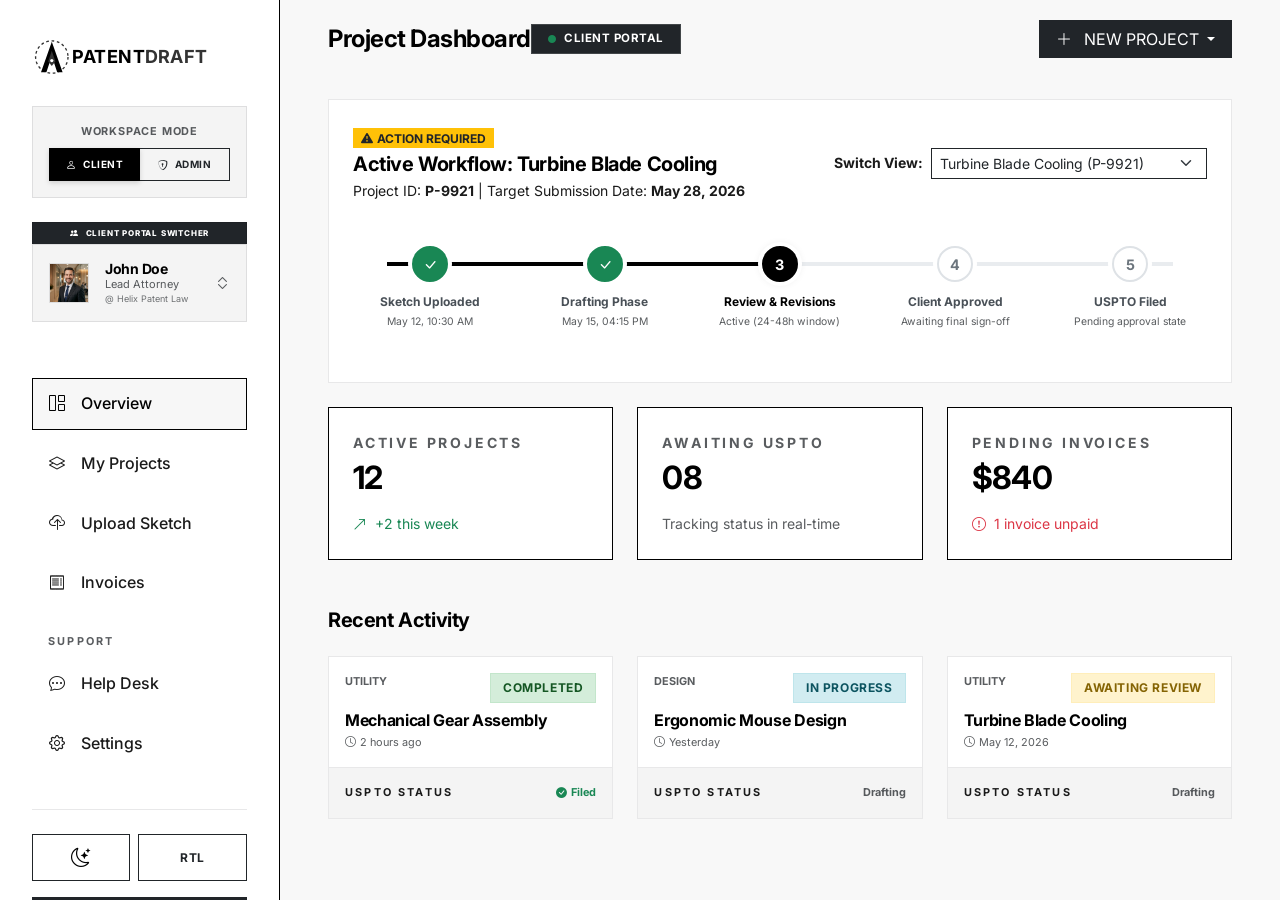
==== commit cd8e2d06: "fixed dashboard on top" ====
--- a/dashboard.html
+++ b/dashboard.html
@@ -426,23 +426,24 @@
         <!-- Main Content -->
         <main class="dashboard-main">
             <!-- Header -->
-            <header class="d-flex justify-content-between align-items-center mb-5">
-                <div class="d-flex align-items-center gap-3">
-                    <button class="btn btn-dark d-lg-none rounded-0" id="sidebarToggle">
+            <header class="dashboard-header d-flex justify-content-between align-items-center mb-5">
+                <div class="header-title-area d-flex align-items-center gap-3">
+                    <button class="btn btn-dark d-lg-none rounded-0" id="sidebarToggle" aria-label="Toggle Sidebar">
                         <i class="bi bi-list"></i>
                     </button>
-                    <h4 class="fw-bold mb-0">Project Dashboard</h4>
-                    <span
-                        class="badge bg-dark border border-dark rounded-pill px-3 py-2 fw-bold text-white d-flex align-items-center gap-2"
-                        id="demo-mode-badge"
-                        style="font-size: 0.72rem; letter-spacing: 0.5px; border-color: rgba(255,255,255,0.15) !important;">
-                        <span class="pulse-dot" id="demo-mode-pulse"><i class="bi bi-circle-fill"
-                                style="font-size: 8px;"></i></span>
-                        <span id="demo-mode-text">CLIENT PORTAL</span>
-                    </span>
-                </div>
-                <div class="d-flex align-items-center gap-3">
-
+                    <h4 class="fw-bold mb-0 dashboard-title">Project Dashboard</h4>
+                </div>
+                
+                <span
+                    class="badge bg-dark border border-dark rounded-0 px-3 py-2 fw-bold text-white d-flex align-items-center gap-2 me-auto"
+                    id="demo-mode-badge"
+                    style="font-size: 0.72rem; letter-spacing: 0.5px; border-color: rgba(255,255,255,0.15) !important;">
+                    <span class="pulse-dot" id="demo-mode-pulse"><i class="bi bi-circle-fill"
+                            style="font-size: 8px;"></i></span>
+                    <span id="demo-mode-text">CLIENT PORTAL</span>
+                </span>
+                
+                <div class="header-actions-area">
                     <div class="dropdown">
                         <button class="btn btn-dark rounded-0 dropdown-toggle px-3" type="button"
                             data-bs-toggle="dropdown">
@@ -707,7 +708,7 @@
                             <div
                                 class="figure-review-card border border-dark border-opacity-10 bg-light p-3 position-relative transition-all h-100">
                                 <div class="d-flex justify-content-between align-items-center mb-2">
-                                    <span class="fw-bold text-dark small">Figure 1.1</span>
+                                    <span class="fw-bold text-dark small text-nowrap">Figure 1.1</span>
                                     <span class="status-badge status-completed x-small px-2 py-0"
                                         id="figure-badge-1">Approved</span>
                                 </div>
@@ -758,7 +759,7 @@
                             <div
                                 class="figure-review-card border border-dark border-opacity-10 bg-light p-3 position-relative transition-all h-100">
                                 <div class="d-flex justify-content-between align-items-center mb-2">
-                                    <span class="fw-bold text-dark small">Figure 1.2</span>
+                                    <span class="fw-bold text-dark small text-nowrap">Figure 1.2</span>
                                     <span class="status-badge status-progress x-small px-2 py-0"
                                         id="figure-badge-2">Awaiting Approval</span>
                                 </div>
@@ -809,7 +810,7 @@
                             <div
                                 class="figure-review-card border border-dark border-opacity-10 bg-light p-3 position-relative transition-all h-100">
                                 <div class="d-flex justify-content-between align-items-center mb-2">
-                                    <span class="fw-bold text-dark small">Figure 1.3</span>
+                                    <span class="fw-bold text-dark small text-nowrap">Figure 1.3</span>
                                     <span class="status-badge status-pending x-small px-2 py-0"
                                         id="figure-badge-3">Pending Revision</span>
                                 </div>
@@ -857,7 +858,7 @@
                             <div
                                 class="figure-review-card border border-dark border-opacity-10 bg-light p-3 position-relative transition-all h-100">
                                 <div class="d-flex justify-content-between align-items-center mb-2">
-                                    <span class="fw-bold text-dark small">Figure 1.4</span>
+                                    <span class="fw-bold text-dark small text-nowrap">Figure 1.4</span>
                                     <span class="status-badge status-progress x-small px-2 py-0" id="figure-badge-4">In
                                         Drafting</span>
                                 </div>
@@ -1171,7 +1172,7 @@
                 </div>
                 <div class="row g-4">
                     <!-- Invoice Card 1 -->
-                    <div class="col-md-6 col-lg-4">
+                    <div class="col-md-6">
                         <div class="stat-card p-0 overflow-hidden border border-dark border-opacity-10 rounded-0">
                             <div class="p-3 border-bottom border-dark border-opacity-10">
                                 <div class="d-flex justify-content-between align-items-start mb-2">
@@ -1193,7 +1194,7 @@
                         </div>
                     </div>
                     <!-- Invoice Card 2 -->
-                    <div class="col-md-6 col-lg-4">
+                    <div class="col-md-6">
                         <div class="stat-card p-0 overflow-hidden border border-dark border-opacity-10 rounded-0"
                             id="invoice-card-unpaid">
                             <div class="p-3 border-bottom border-dark border-opacity-10">
--- a/style.css
+++ b/style.css
@@ -85,7 +85,7 @@
 /* Global Styles */
 html,
 body {
-    overflow-x: hidden;
+    overflow-x: clip;
     width: 100%;
     position: relative;
 }
@@ -179,11 +179,13 @@
         top: 38px;
     }
 }
+
 @media (max-width: 767px) {
     .navbar {
         top: 0;
     }
 }
+
 .navbar.scrolled {
     top: 0 !important;
 }
@@ -1308,6 +1310,47 @@
     transition: var(--transition);
 }
 
+/* Premium Dashboard Header (Sticky & Beautiful) */
+.dashboard-header {
+    position: sticky;
+    top: 0;
+    z-index: 1020;
+    background: var(--light-bg);
+    padding: 1.25rem 0 1rem 0; /* Reduced padding for a sleeker compact height */
+    margin-top: -2rem; /* Sit flush with the top of the main container */
+    margin-bottom: 1.5rem !important; /* Reduced bottom spacing */
+    border-bottom: 1px solid transparent;
+    transition: all 0.3s cubic-bezier(0.4, 0, 0.2, 1);
+}
+
+.dashboard-header.scrolled-header {
+    background: rgba(248, 248, 248, 0.95);
+    backdrop-filter: blur(12px);
+    border-bottom: 1px solid rgba(0, 0, 0, 0.08);
+    box-shadow: 0 4px 20px rgba(0, 0, 0, 0.02);
+    padding: 0.75rem 0 0.6rem 0; /* Sleek, extremely thin scrolled look */
+}
+
+[data-theme="dark"] .dashboard-header.scrolled-header {
+    background: rgba(26, 26, 26, 0.95);
+    border-bottom-color: rgba(255, 255, 255, 0.08);
+    box-shadow: 0 4px 20px rgba(0, 0, 0, 0.2);
+}
+
+#demo-mode-badge {
+    transition: var(--transition);
+}
+
+#demo-mode-badge:hover {
+    background-color: var(--primary-hover) !important;
+    border-color: var(--primary-hover) !important;
+}
+
+/* Ensure no round pill styling on dashboard header badge */
+.dashboard-header .badge {
+    border-radius: 0 !important;
+}
+
 /* Sidebar Overlay */
 .sidebar-overlay {
     position: fixed;
@@ -1360,7 +1403,7 @@
         padding: 1.5rem;
     }
 
-    .dashboard-main header h4 {
+    .dashboard-header .dashboard-title {
         font-size: 1.25rem;
     }
 }
@@ -1397,16 +1440,16 @@
         padding: 1rem;
     }
 
-    .dashboard-main header {
+    .dashboard-header {
         margin-bottom: 2rem !important;
     }
 
-    .dashboard-main header .btn {
+    .dashboard-header .btn {
         padding: 0.5rem 0.75rem !important;
         font-size: 0.75rem;
     }
 
-    .dashboard-main header .btn span {
+    .dashboard-header .btn span {
         display: none;
     }
 }
@@ -2641,6 +2684,12 @@
 /* Figures Workspace Grid & Card hover */
 .figure-review-card {
     transition: all 0.3s cubic-bezier(0.165, 0.84, 0.44, 1);
+    display: flex;
+    flex-direction: column;
+}
+
+.figure-review-card>.d-flex.gap-2:last-child {
+    margin-top: auto;
 }
 
 .figure-review-card:hover {
@@ -2761,6 +2810,7 @@
     0% {
         transform: scale(0);
     }
+
     100% {
         transform: scale(1);
     }
@@ -2805,7 +2855,7 @@
     border-radius: 0;
     padding: 15px 25px;
     font-weight: 700;
-    box-shadow: 0 10px 30px rgba(0,0,0,0.25);
+    box-shadow: 0 10px 30px rgba(0, 0, 0, 0.25);
     display: flex;
     align-items: center;
     gap: 12px;
@@ -3004,4 +3054,591 @@
     overflow: hidden;
     text-overflow: ellipsis;
     white-space: nowrap;
+}
+
+/* Scrollable horizontal stepper for extra-narrow screens (300px - 768px) to prevent squishing */
+@media (max-width: 768px) {
+    .workflow-stepper-wrapper {
+        overflow-x: auto !important;
+        -webkit-overflow-scrolling: touch;
+        padding-bottom: 15px !important;
+        margin-bottom: 0 !important;
+    }
+
+    .workflow-steps {
+        width: 520px !important;
+        justify-content: flex-start !important;
+        gap: 0 !important;
+        display: flex !important;
+    }
+
+    .workflow-step {
+        width: 130px !important;
+        flex-shrink: 0 !important;
+    }
+
+    .workflow-step .step-num {
+        width: 28px !important;
+        height: 28px !important;
+        font-size: 0.8rem !important;
+    }
+
+    .workflow-step .step-label {
+        font-size: 0.68rem !important;
+        margin-top: 6px !important;
+    }
+
+    .workflow-step .step-date {
+        font-size: 0.58rem !important;
+    }
+
+    .workflow-progress-bar {
+        width: 390px !important;
+        left: 65px !important;
+        right: auto !important;
+        top: 32px !important;
+        display: block !important;
+    }
+}
+
+/* Stack header action buttons vertically on extra-narrow screens (300px - 600px) to prevent card overflow */
+@media (max-width: 600px) {
+    .dashboard-main .stat-card .d-flex.gap-2 {
+        flex-wrap: wrap !important;
+        width: 100%;
+    }
+
+    .dashboard-main .stat-card .d-flex.gap-2 .btn-sm {
+        flex-grow: 1;
+        width: 100%;
+        text-align: center;
+    }
+
+    /* Force wrapping for the project selector in Overview */
+    #overview .stat-card .d-flex.align-items-center.gap-2 {
+        flex-wrap: wrap !important;
+    }
+
+    #overview .stat-card .d-flex.align-items-center.gap-2 select {
+        min-width: 100% !important;
+        margin-top: 5px;
+    }
+
+    /* Fix Recent Activity cards overflow */
+    #recent-activity-container .stat-card .d-flex.justify-content-between {
+        flex-wrap: wrap !important;
+        gap: 8px !important;
+    }
+
+    #recent-activity-container .stat-card .d-flex.justify-content-between > span {
+        white-space: normal !important;
+    }
+}
+
+/* Dashboard Header Responsive Side-by-Side Flex Layout */
+@media (max-width: 768px) {
+    .dashboard-header {
+        display: flex !important;
+        flex-direction: row !important;
+        justify-content: space-between !important;
+        align-items: center !important;
+        flex-wrap: nowrap !important; /* Force all elements to stay on the same line */
+        gap: 8px !important;
+        margin-top: -1.5rem !important;
+        padding-top: 1.5rem !important;
+        margin-bottom: 1.25rem !important;
+    }
+
+    .header-title-area {
+        display: flex !important;
+        align-items: center !important;
+        gap: 8px !important;
+        flex-shrink: 1 !important;
+        min-width: 0 !important; /* Enable container shrink to allow child wrapping */
+    }
+
+    .header-title-area h4 {
+        font-size: 1.15rem !important;
+        line-height: 1.2 !important;
+        white-space: normal !important; /* Allow text wrapping so other elements fit on same row */
+        max-width: 140px !important; /* Force text wrapping on mobile */
+        min-width: 0 !important; /* Allow text element to shrink */
+    }
+
+    #demo-mode-badge {
+        font-size: 0.65rem !important;
+        padding: 0.2rem 0.5rem !important;
+        margin: 0 !important;
+        white-space: nowrap !important;
+        flex-shrink: 0 !important;
+    }
+
+    .header-actions-area {
+        display: flex !important;
+        justify-content: flex-end !important;
+        flex-shrink: 0 !important;
+    }
+
+    .header-actions-area .btn {
+        padding: 0.4rem 0.6rem !important;
+        font-size: 0.78rem !important;
+    }
+}
+
+/* =========================================
+   MOBILE RESPONSIVE FIXES
+   300px → 600px
+========================================= */
+
+@media (max-width: 600px) {
+
+    /* Global */
+    body, html {
+        overflow-x: clip !important;
+        width: 100% !important;
+        position: relative !important;
+    }
+
+    .dashboard-main {
+        padding: 12px !important;
+        width: 100% !important;
+        max-width: 100% !important;
+        overflow-x: clip !important;
+    }
+
+    .container,
+    .container-fluid {
+        padding-left: 8px !important;
+        padding-right: 8px !important;
+        width: 100% !important;
+        max-width: 100% !important;
+    }
+
+    /* Reduce row gutters to prevent horizontal overflow */
+    .row {
+        --bs-gutter-x: 0.75rem !important;
+        margin-left: 0 !important;
+        margin-right: 0 !important;
+    }
+
+    .row > [class*="col-"] {
+        padding-left: 0.375rem !important;
+        padding-right: 0.375rem !important;
+    }
+
+    /* Sidebar */
+    .dashboard-sidebar {
+        width: 260px !important;
+    }
+
+    /* Dashboard Header Tiny Screen Optimizations */
+    .dashboard-header {
+        margin-top: -12px !important;
+        padding-top: 12px !important;
+        margin-bottom: 1.25rem !important;
+        gap: 6px !important;
+    }
+
+    .header-title-area {
+        gap: 6px !important;
+    }
+
+    .header-title-area h4 {
+        font-size: 1.02rem !important;
+        max-width: 120px !important; /* Force tighter wrapping on extra-narrow screens */
+    }
+
+    #demo-mode-badge {
+        font-size: 0.58rem !important;
+        padding: 0.15rem 0.4rem !important;
+    }
+
+    .header-actions-area .btn {
+        padding: 0.35rem 0.55rem !important;
+        font-size: 0.72rem !important;
+    }
+
+    /* Responsive Dashboard Tab Header Stacking (Badge below text) */
+    .dashboard-tab .d-flex.justify-content-between.align-items-center.mb-4 {
+        flex-direction: column !important;
+        align-items: flex-start !important;
+        gap: 12px !important;
+    }
+
+    .dashboard-tab .d-flex.justify-content-between.align-items-center.mb-4 span.badge {
+        align-self: flex-start !important;
+    }
+
+    /* Selective Button Sizing (No global .btn override) */
+    .auth-form-container .btn,
+    .wizard-pane .btn-dark,
+    .wizard-pane .btn-outline-dark,
+    #btn-submit-secure-checkout,
+    #btn-pay-now-invoice,
+    #btn-lightbox-download,
+    #btn-lightbox-approve,
+    #figure-revision-form button[type="submit"] {
+        width: 100% !important;
+    }
+
+    /* Preserve smaller controls and prevent layout damage */
+    #sidebarToggle,
+    #themeToggleMobile,
+    #rtlToggleMobile,
+    .sidebar-close,
+    .btn-close,
+    #backToTop {
+        width: auto !important;
+        height: auto !important;
+    }
+
+    /* Cards */
+    .stat-card,
+    .pricing-card,
+    .service-card {
+        width: 100% !important;
+    }
+
+    /* Stat Card Sizing Adjustments */
+    .stat-card {
+        padding: 1.25rem !important;
+        width: 100% !important;
+        max-width: 100% !important;
+        overflow: hidden !important;
+    }
+
+    .stat-card h2 {
+        font-size: 1.6rem !important;
+        word-wrap: break-word !important;
+    }
+
+    .stat-card h5 {
+        font-size: 0.95rem !important;
+        line-height: 1.3 !important;
+    }
+
+    .stat-card h6 {
+        font-size: 0.85rem !important;
+    }
+
+    .stat-card p {
+        font-size: 0.65rem !important;
+        margin-bottom: 4px !important;
+        word-wrap: break-word !important;
+    }
+
+    /* Fix Workflow Card inner spacing */
+    #overview .stat-card.p-4 {
+        padding: 1rem !important;
+    }
+
+    /* Invoice Card Footer spacing */
+    .stat-card .bg-light.d-flex.justify-content-between.align-items-center {
+        flex-wrap: wrap !important;
+        gap: 12px !important;
+        justify-content: flex-start !important;
+        padding: 1.25rem !important;
+    }
+
+    .stat-card .bg-light.d-flex.justify-content-between.align-items-center > div {
+        flex-grow: 1;
+        min-width: 100px;
+    }
+
+    .stat-card .bg-light.d-flex.justify-content-between.align-items-center .btn {
+        margin-top: 5px;
+        width: 100% !important;
+        padding: 0.75rem !important; /* Larger touch target */
+    }
+
+    /* Invoice Header spacing */
+    .stat-card .p-3.border-bottom.border-dark {
+        padding: 1.25rem !important;
+    }
+
+    .stat-card .d-flex.justify-content-between.align-items-start.mb-2 {
+        margin-bottom: 0.75rem !important;
+    }
+
+    #invoice-text-amount {
+        font-size: 1.15rem !important;
+        display: block !important;
+        margin-top: 2px !important;
+    }
+
+    /* Project selector styling on mobile */
+    #timeline-project-selector {
+        min-width: 100% !important;
+        width: 100% !important;
+        font-size: 0.8rem !important;
+    }
+
+    .stat-card div.mt-3 {
+        margin-top: 0.5rem !important;
+        font-size: 0.65rem !important;
+    }
+
+    /* Pricing Card Mobile Adjustments */
+    .pricing-card {
+        padding: 1.5rem !important;
+    }
+
+    .price .amount {
+        font-size: 3rem !important;
+    }
+
+    /* Auth & Account Cards */
+    .auth-card,
+    .auth-split-right {
+        padding: 1.5rem !important;
+    }
+
+    /* Modal Lightbox Outline */
+    .lightbox-margins-outline {
+        max-width: 100% !important;
+        padding: 1rem !important;
+    }
+
+    /* Offcanvas Max Width */
+    .navbar-expand-custom .offcanvas {
+        max-width: 100% !important;
+    }
+
+    /* Grid Fix */
+    .row>[class*="col-"] {
+        width: 100%;
+    }
+
+    /* Chat Layout - fixed height to maintain proper dashboard layout and scrolling */
+    .collaboration-chat-card {
+        flex-direction: column !important;
+        height: 550px !important;
+    }
+
+    .chat-sidebar {
+        width: 100% !important;
+        max-height: 180px !important;
+        overflow-y: auto !important;
+        border-right: none !important;
+        border-bottom: 1px solid var(--border-color);
+    }
+
+    .chat-window {
+        flex-grow: 1 !important;
+        display: flex !important;
+        flex-direction: column !important;
+        height: 370px !important;
+    }
+
+    .chat-messages-box {
+        flex-grow: 1 !important;
+        overflow-y: auto !important;
+    }
+
+    /* Tables */
+    .table-responsive {
+        width: 100%;
+        overflow-x: auto;
+        -webkit-overflow-scrolling: touch;
+    }
+
+    .table-technical {
+        display: block !important;
+        width: 100% !important;
+        min-width: 0 !important;
+        border: none !important;
+    }
+
+    .table-technical thead {
+        display: none !important;
+    }
+
+    .table-technical tbody,
+    .table-technical tr,
+    .table-technical td {
+        display: block !important;
+        width: 100% !important;
+    }
+
+    .table-technical tr {
+        background: var(--white) !important;
+        border: 1px solid rgba(0, 0, 0, 0.08) !important;
+        border-radius: 8px !important;
+        padding: 12px 16px !important;
+        margin-bottom: 15px !important;
+        box-shadow: 0 4px 12px rgba(0, 0, 0, 0.02) !important;
+    }
+
+    [data-theme="dark"] .table-technical tr {
+        background: rgba(255, 255, 255, 0.02) !important;
+        border-color: rgba(255, 255, 255, 0.08) !important;
+    }
+
+    .table-technical td {
+        border: none !important;
+        padding: 8px 0 !important;
+        display: flex !important;
+        justify-content: space-between !important;
+        align-items: center !important;
+        text-align: right !important;
+        font-size: 0.8rem !important;
+        border-bottom: 1px dashed rgba(0, 0, 0, 0.05) !important;
+    }
+
+    [data-theme="dark"] .table-technical td {
+        border-bottom-color: rgba(255, 255, 255, 0.05) !important;
+    }
+
+    .table-technical td:last-child {
+        border-bottom: none !important;
+    }
+
+    .table-technical td::before {
+        content: attr(data-label) !important;
+        font-weight: 700 !important;
+        text-transform: uppercase !important;
+        font-size: 0.7rem !important;
+        color: #64748b !important;
+        margin-right: 15px !important;
+        text-align: left !important;
+    }
+
+    [data-theme="dark"] .table-technical td::before {
+        color: #94a3b8 !important;
+    }
+
+    /* SVG / Images */
+    svg,
+    img {
+        max-width: 100%;
+        height: auto;
+    }
+
+    /* Typography */
+    h1 {
+        font-size: 1.8rem !important;
+    }
+
+    h2 {
+        font-size: 1.5rem !important;
+    }
+
+    h3 {
+        font-size: 1.2rem !important;
+    }
+
+    /* Padding Reduction */
+    .p-5 {
+        padding: 1.5rem !important;
+    }
+
+    .p-4 {
+        padding: 1rem !important;
+    }
+
+    .px-5 {
+        padding-left: 1rem !important;
+        padding-right: 1rem !important;
+    }
+
+    /* Timeline */
+    .workflow-timeline,
+    .timeline-wrapper {
+        flex-direction: column !important;
+        gap: 20px;
+    }
+
+    /* Dropdowns */
+    .dropdown-menu {
+        width: 100%;
+    }
+
+    /* Landing Sub-Header Alert Badge Wrap/Stack */
+    .hero-section .d-inline-flex {
+        flex-direction: column !important;
+        align-items: center !important;
+        text-align: center !important;
+        gap: 8px !important;
+        padding: 8px 12px !important;
+        width: 100% !important;
+    }
+
+    /* Sub-Hero Features Tag List Centered Stack */
+    .hero-section .d-flex.flex-wrap {
+        flex-direction: column !important;
+        align-items: center !important;
+        gap: 12px !important;
+        width: 100% !important;
+    }
+
+    .hero-section .d-flex.flex-wrap .text-nowrap {
+        white-space: normal !important;
+        text-align: center !important;
+    }
+
+    /* Dashboard Switch View Panel Wrap/Stack */
+    .dashboard-main .stat-card .d-flex.align-items-center.gap-2 {
+        flex-direction: column !important;
+        align-items: flex-start !important;
+        width: 100% !important;
+        gap: 10px !important;
+    }
+
+    #timeline-project-selector {
+        min-width: 0 !important;
+        width: 100% !important;
+    }
+
+    /* Figure Card Action Buttons Stack */
+    .figure-review-card .d-flex.gap-2 {
+        flex-direction: column !important;
+        gap: 8px !important;
+    }
+
+    /* Multi-Step Upload Form Wizard Controls Stack */
+    .wizard-pane .d-flex.justify-content-between {
+        flex-direction: column-reverse !important;
+        gap: 12px !important;
+        width: 100% !important;
+    }
+
+    /* Account Type Button Responsive Text Padding */
+    .auth-form-container label.btn {
+        padding-left: 5px !important;
+        padding-right: 5px !important;
+        font-size: 0.8rem !important;
+    }
+}
+
+
+/* EXTRA SMALL DEVICES */
+
+@media (max-width: 360px) {
+
+    .dashboard-sidebar {
+        width: 240px !important;
+    }
+
+    .navbar-brand svg {
+        max-width: 150px !important;
+    }
+
+    h1 {
+        font-size: 1.5rem !important;
+    }
+
+    h2 {
+        font-size: 1.3rem !important;
+    }
+
+    .btn,
+    input,
+    select,
+    textarea {
+        font-size: 14px !important;
+    }
+
+    .badge {
+        font-size: 10px !important;
+    }
 }
